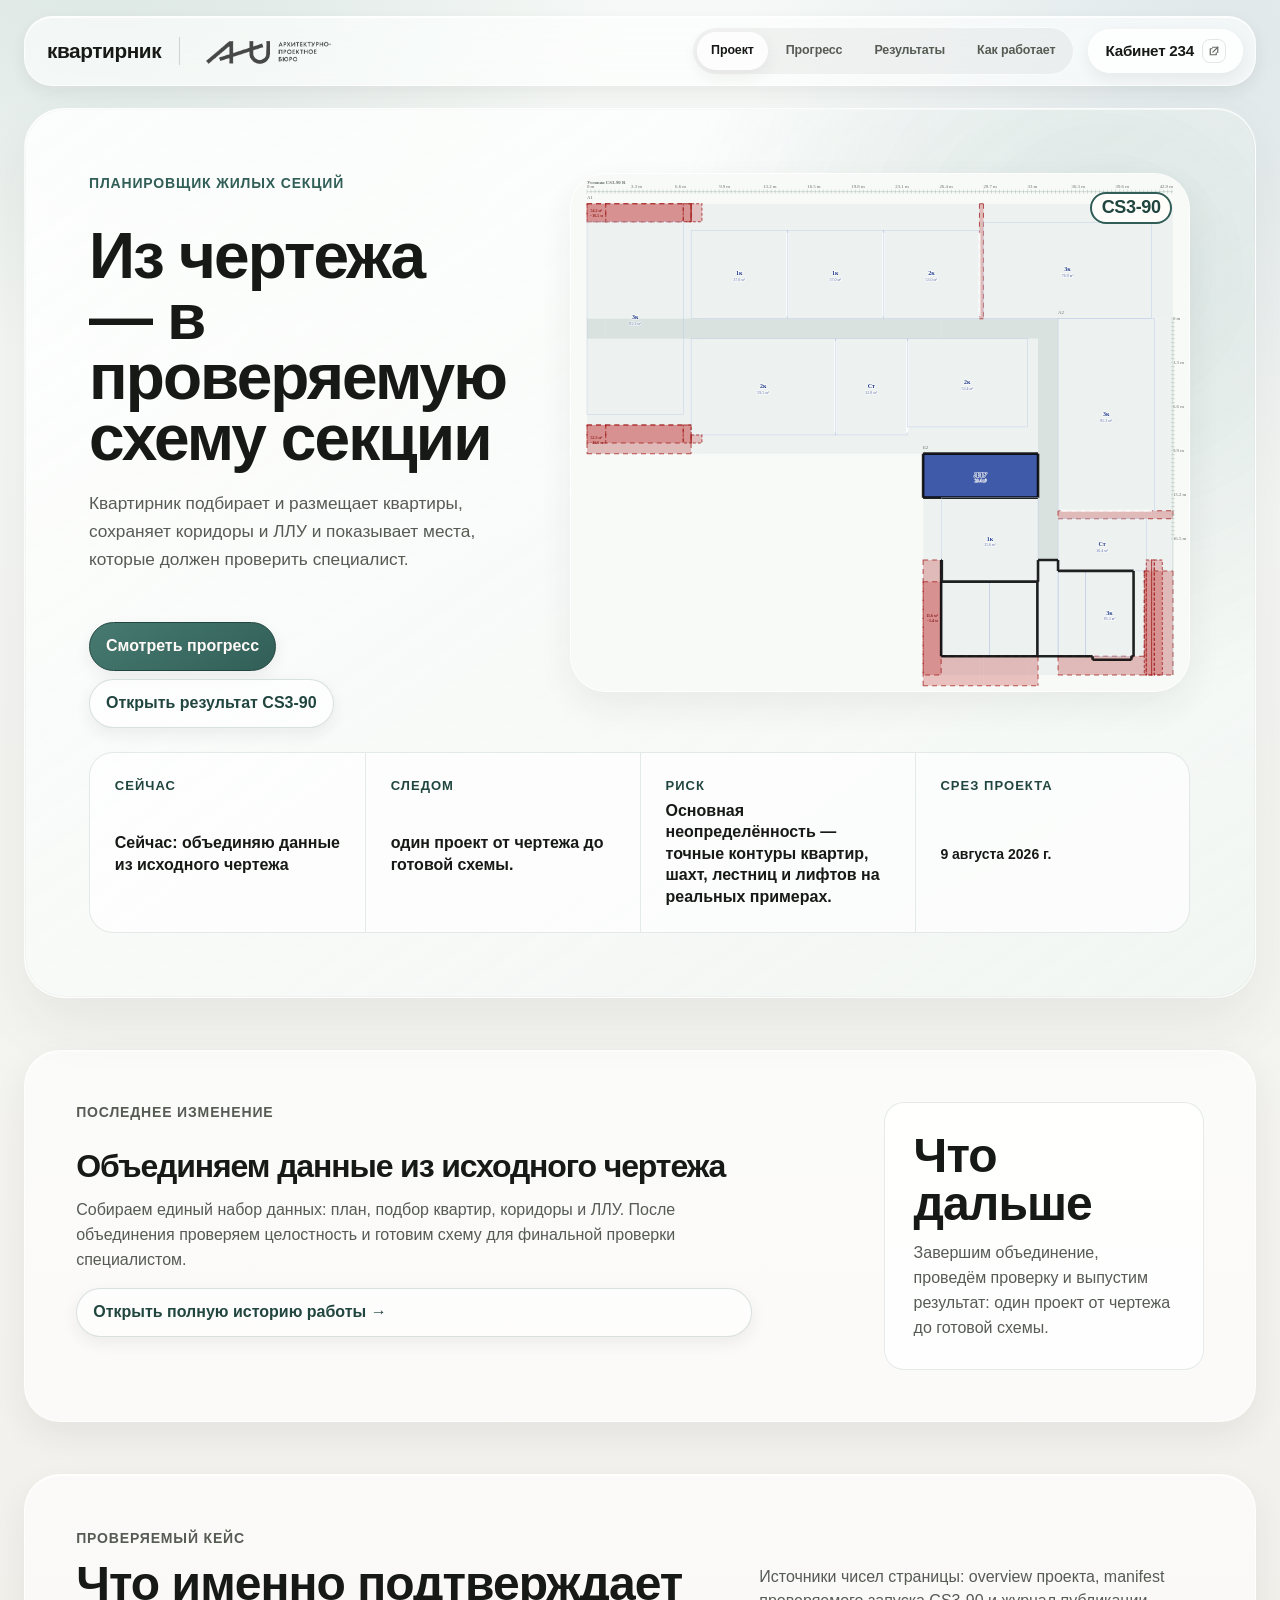
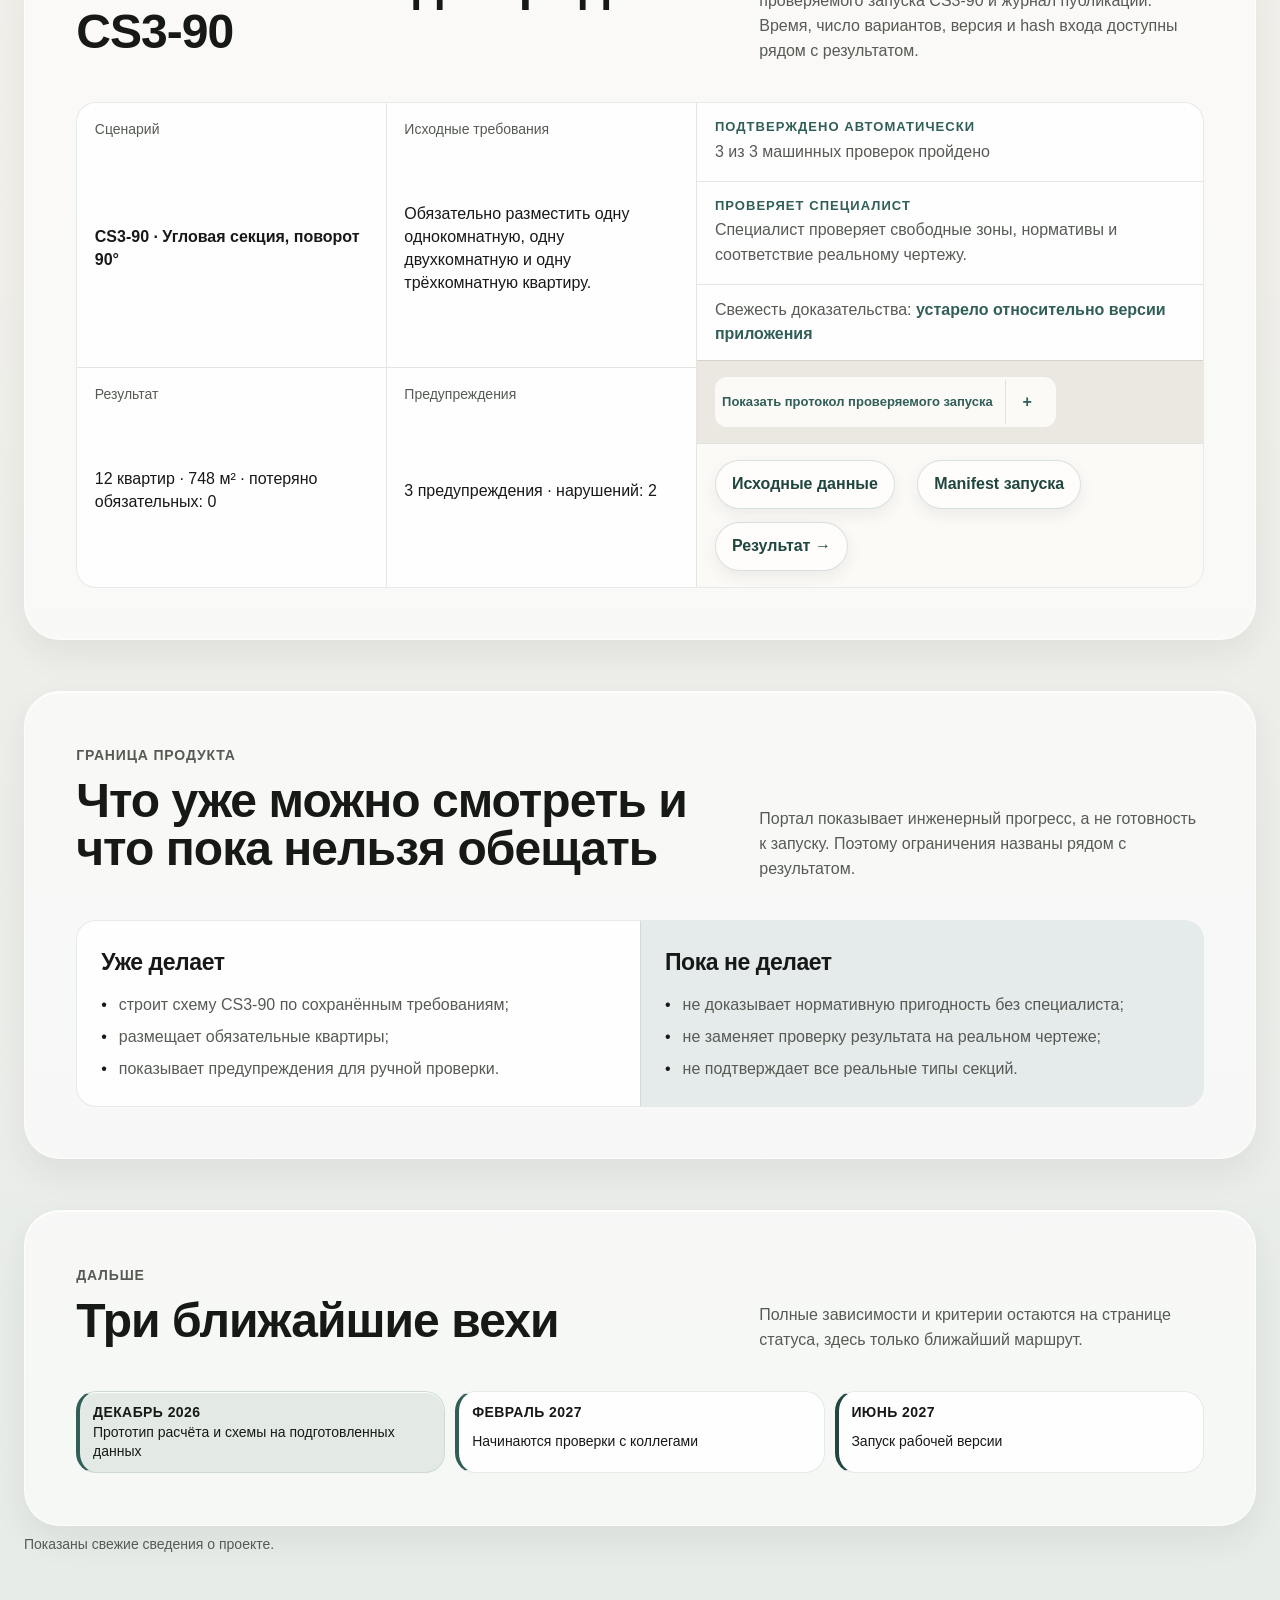
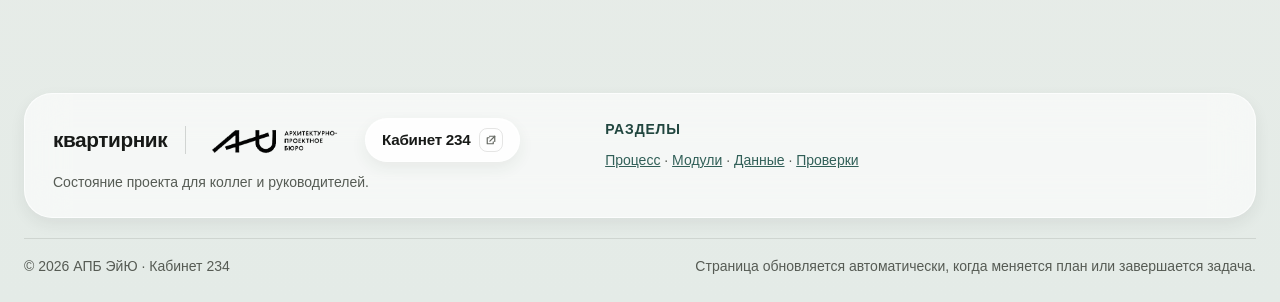
==== index.html @ 235c7c22 "план показан читаемыми карточками направлений" ====
<!doctype html>
<html lang="ru">
<head>
  <meta charset="utf-8">
  <meta name="viewport" content="width=device-width, initial-scale=1">
  <meta name="description" content="Коротко о проекте «Квартирник»: что уже готово, над чем я работаю сейчас и что буду делать дальше.">
  <meta property="og:title" content="Квартирник — АПБ ЭйЮ">
  <meta property="og:description" content="Коротко о проекте «Квартирник»: что уже готово, над чем я работаю сейчас и что буду делать дальше.">
  <meta property="og:type" content="website">
  <meta property="og:locale" content="ru_RU">
  <meta property="og:url" content="https://kvartirnik-au.ru/">
  <meta property="og:image" content="https://kvartirnik-au.ru/program-flow/branding/kvartirnik-icon-180.png?v=liquid-glass-1">
  <meta property="og:image:alt" content="Логотип проекта «Квартирник»">
  <title>Квартирник — АПБ ЭйЮ</title>
  <link rel="icon" type="image/png" sizes="64x64" href="program-flow/branding/kvartirnik-icon-64.png?v=liquid-glass-1">
  <link rel="apple-touch-icon" sizes="180x180" href="program-flow/branding/kvartirnik-icon-180.png?v=liquid-glass-1">
  <link rel="canonical" href="https://kvartirnik-au.ru/">
  <link rel="preload" as="image" href="program-flow/output/cs3-90-requirements.preview.svg" type="image/svg+xml" fetchpriority="high">
  <link rel="stylesheet" href="program-flow/index-html.40319858d96f.css">
  <script type="module" src="program-flow/nav-menu.js"></script>
  <script type="module" src="program-flow/manager-overview.js"></script>
</head>
<body>
  <a class="skip-link" href="#mainContent">Перейти к содержанию</a>
  <header class="topbar">
    <div class="wrap nav">
      <a class="brand brand-logo" href="./" aria-label="На главную страницу квартирника">
        <strong>квартирник</strong>
        <span class="identity-divider" aria-hidden="true"></span>
        <span class="studio-signature" role="img" aria-label="АПБ ЭйЮ — архитектурно-проектное бюро">
          <img src="program-flow/branding/au-apb-transparent.png" width="874" height="699" alt="" aria-hidden="true">
        </span>
      </a>
      <div class="nav-side">
        <details class="site-menu" open>
          <summary>Меню</summary>
          <nav class="links" aria-label="Основные разделы">
            <a href="./" aria-current="page">Проект</a>
            <a href="program-flow/roadmap.html#сейчас">Прогресс</a>
            <a href="program-flow/index.html">Результаты</a>
            <a href="program-flow/process.html">Как работает</a>
          </nav>
        </details>
        <a class="cabinet-link" href="https://cab234-au.ru/" aria-label="Перейти на сайт Кабинет 234"><strong>Кабинет 234</strong><span class="cabinet-link__mark" aria-hidden="true"><svg viewBox="0 0 16 16"><path d="M6 3h7v7"/><path d="M13 3 6.5 9.5"/><path d="M11 10.5V13H3V5h2.5"/></svg></span></a>
      </div>
    </div>
  </header>

  <main id="mainContent" tabindex="-1" data-accent-system="editorial-marker" data-manager-overview data-overview-source="data/overview.json" data-deployment-source="data/deployment.json" data-load-state="fallback" data-public-number-scope data-public-number-source="#managerNumberSource" data-public-number-date="#managerUpdated">
    <section class="wrap manager-hero" data-visual-kind="manager-summary">
      <div class="manager-hero__copy">
        <p class="eyebrow">Планировщик жилых секций</p>
        <h1>Из чертежа — в проверяемую схему секции</h1>
        <p class="lead">Квартирник подбирает и размещает квартиры, сохраняет коридоры и ЛЛУ и показывает места, которые должен проверить специалист.</p>
        <div class="stage-note" aria-label="Текущая стадия проекта">
          <span>Сейчас</span>
          <strong id="managerStage">Объединяю готовые части программы</strong>
          <p id="managerStageSummary">Основные части программы уже работают по отдельности. Сейчас проверяю их вместе на одном реальном проекте: от исходного чертежа до готовой схемы.</p>
        </div>
        <div class="landing-cta">
          <a class="cta-primary" href="program-flow/roadmap.html#сейчас">Смотреть прогресс</a>
          <a class="text-cta" href="program-flow/output/cs3-90-requirements.svg">Открыть результат CS3‑90</a>
        </div>
      </div>

      <figure class="result-proof">
        <div class="result-proof__frame">
          <div class="result-proof__canvas">
          <img id="evidenceImage" src="program-flow/output/cs3-90-requirements.preview.svg" width="1583" height="1310" decoding="async" fetchpriority="high" data-preserve-source alt="Настоящий снимок работающего приложения: детальные планы квартир CS3-90 с мебелью, стенами, дверями, коридором и лифтово-лестничным узлом." aria-describedby="resultAnnotations resultCaption">
            <ol class="result-proof__annotations" id="resultAnnotations" aria-label="Что показано на схеме"><li data-callout="apartments" title="В схеме видны обязательные одно-, двух- и трёхкомнатная квартиры."><span>1</span><strong>Квартиры размещены</strong></li><li data-callout="core" title="Лифтово-лестничный узел и проходы остаются отдельными зонами."><span>2</span><strong>ЛЛУ и коридор сохранены</strong></li><li data-callout="review" title="Пять замечаний сгруппированы по составу и площади; для каждого показана причина, а нормативы отмечены как не проверенные автоматически."><span>3</span><strong>Есть ручная проверка</strong></li></ol>
          </div>
          <span class="result-proof__label">CS3-90</span>
        </div>
        <figcaption id="resultCaption"><strong>Это один канонический результат.</strong> Он показывает, что программа строит схему по требованиям, но ещё не заменяет проверку специалиста.</figcaption>
      </figure>

      <div class="manager-snapshot" aria-label="Краткое состояние проекта">
        <article data-signal="now"><span>Сейчас</span><strong id="managerCurrentTitle">Сейчас: объединяю данные из исходного чертежа</strong><small id="managerFactDone" hidden>Подтверждено: 1 · в работе: 2</small></article>
        <article data-signal="next"><span>Следом</span><strong id="managerFactNext">один проект от чертежа до готовой схемы.</strong></article>
        <article data-signal="risk"><span>Риск</span><strong id="managerFactRisk">Основная неопределённость — точные контуры квартир, шахт, лестниц и лифтов на реальных примерах.</strong></article>
        <article data-signal="date"><span>Срез проекта</span><strong><time id="managerUpdated" datetime="2026-07-31">9 августа 2026 г.</time></strong></article>
      </div>
    </section>

    <section class="wrap landing-work" aria-labelledby="changesTitle">
      <div class="landing-work__copy">
        <p class="eyebrow">Последнее изменение</p>
        <h2 id="changesTitle">Объединяем данные из исходного чертежа</h2>
        <p>Собираем единый набор данных: план, подбор квартир, коридоры и ЛЛУ. После объединения проверяем целостность и готовим схему для финальной проверки специалистом.</p>
        <a class="manager-text-link" href="program-flow/roadmap.html#история">Открыть полную историю работы&nbsp;→</a>
      </div>
      <aside class="landing-work__next" aria-labelledby="nextWorkTitle">
        <h2 id="nextWorkTitle">Что дальше</h2>
        <p>Завершим объединение, проведём проверку и выпустим результат: один проект от чертежа до готовой схемы.</p>
      </aside>
    </section>

    <section class="wrap evidence-section" aria-labelledby="evidenceTitle">
      <div class="section-head manager-heading manager-heading--split">
        <div><p class="eyebrow">Проверяемый кейс</p><h2 id="evidenceTitle">Что именно подтверждает CS3-90</h2></div>
        <p id="managerNumberSource">Источники чисел страницы: overview проекта, manifest проверяемого запуска CS3-90 и журнал публикации. Время, число вариантов, версия и hash входа доступны рядом с результатом.</p>
      </div>
      <div class="evidence-board" data-accent-panel>
        <dl class="evidence-facts">
          <div><dt>Сценарий</dt><dd id="evidenceScenario">CS3-90 · Угловая секция, поворот 90°</dd></div>
          <div><dt>Исходные требования</dt><dd id="evidenceInput">Обязательно разместить одну однокомнатную, одну двухкомнатную и одну трёхкомнатную квартиру.</dd></div>
          <div><dt>Результат</dt><dd id="evidenceResult">12 квартир · 748 м² · потеряно обязательных: 0</dd></div>
          <div><dt>Предупреждения</dt><dd id="evidenceWarnings">3 предупреждения · нарушений: 2</dd></div>
        </dl>
        <div hidden aria-hidden="true">
          <span id="evidenceApartmentCount">12</span>
          <span id="evidenceArea">748</span>
          <span id="evidenceRequiredLost">0</span>
          <span id="routeRequirements">1к + 2к + 3к</span>
          <span id="routePlacement">12 квартир · 6 рядов</span>
          <span id="routeChecks">3 предупреждения · нарушений: 2</span>
        </div>
        <div class="evidence-split">
          <article><span>Подтверждено автоматически</span><p id="evidenceAutomatic">3 из 3 машинных проверок пройдено</p></article>
          <article><span>Проверяет специалист</span><p id="evidenceManual">Специалист проверяет свободные зоны, нормативы и соответствие реальному чертежу.</p></article>
          <p class="evidence-status">Свежесть доказательства: <strong id="evidenceFreshness" data-state="stale">устарело относительно версии приложения</strong></p>
          <details class="technical-details technical-details--compact evidence-technical ds-disclosure" data-technical-copy>
            <summary>Показать протокол проверяемого запуска</summary><div class="ds-disclosure-content">
            <dl class="ds-definition-list">
              <div><div class="ds-definition-row"><dt>Доля площади квартир</dt><dd id="evidenceMetric">Доля площади квартир: 64,82% (округлено до 65%) = 748,22 м² квартир / 1 154,25 м² всей секции × 100</dd></div>
              <div><dt>Источник результата</dt><dd><a id="evidenceResultSource" href="program-flow/output/cs3-90-requirements.manifest.json">запись проверки CS3-90</a></dd></div></div>
              <div><div class="ds-definition-row"><dt>Результат сформирован</dt><dd id="evidenceResultGeneratedAt">29 июля 2026 г. в 10:12</dd></div>
              <div><dt>Свежесть результата</dt><dd id="evidenceResultFreshness" data-state="stale">устарело относительно версии приложения</dd></div>
              <div><dt>Исходник портала</dt><dd id="portalBuildCommit" title="publication-20260813133408">publication-20260813133408</dd></div>
              <div><dt>Портал собран</dt><dd id="portalBuildGeneratedAt">13 августа 2026 г. в 16:34</dd></div>
              <div><dt>Портал опубликован</dt><dd id="portalBuildPublishedAt">нет данных</dd></div>
              <div><dt>Режим портала</dt><dd id="portalBuildMode">локальная сборка</dd></div>
              <div><dt>Версия приложения</dt><dd id="applicationCommit" title="publication-20260813133408">publication-20260813133408</dd></div>
              <div><dt>Проверка приложения</dt><dd id="applicationRelease">подтверждённого результата проверки нет</dd></div>
              <div><dt>Приложение проверено</dt><dd id="applicationCheckedAt">нет данных</dd></div>
              <div><dt>Версия расчёта</dt><dd id="evidenceProducedBy" title="undisclosed">undisclosed</dd></div>
              <div><dt>Возраст доказательства</dt><dd id="evidenceAge">15 дней</dd></div>
              <div><dt>Расстояние между версиями</dt><dd id="evidenceRevisionDelta">нет данных</dd></div>
              <div><dt>Hash исходных данных</dt><dd><code id="evidenceInputHash">41a3c2f7bdbc</code></dd></div></div>
              <div><dt>Запуск сформирован</dt><dd id="evidenceGeneratedAt">29 июля 2026 г. в 10:12</dd></div>
              <div><dt>Время расчёта</dt><dd id="evidenceDuration">1,45 с</dd></div>
              <div><dt>Рассмотрено вариантов</dt><dd id="evidenceVariantCount">384</dd></div>
              <div><dt>Формула доли площади квартир</dt><dd id="evidenceFormula">748,22 м² квартир / 1 154,25 м² всей секции × 100</dd></div>
            </dl>
            <ol class="evidence-warning-groups" id="evidenceWarningGroups"><li data-state="warning"><details><summary><strong>Состав: 3 предупреждения</strong></summary><span>Желательные типы квартир не помещаются на выбранной стороне без переполнения.</span><ul><li><strong>Не помещается без переполнения выбранной стороны.</strong><span>Желательное требование: 4-комн. не помещается без переполнения выбранной стороны.</span></li><li><strong>Не помещается без переполнения выбранной стороны.</strong><span>Желательное требование: 4-комн. не помещается без переполнения выбранной стороны.</span></li><li><strong>Не помещается без переполнения выбранной стороны.</strong><span>Желательное требование: 4-комн. не помещается без переполнения выбранной стороны.</span></li></ul></details></li><li data-state="failed"><details><summary><strong>Площадь: 2 нарушения</strong></summary><span>Для указанных типов не нашлось размещённой квартиры в заданном диапазоне площади.</span><ul><li><strong>Нет размещённой квартиры в заданном диапазоне площади.</strong><span>1-комн.: нет поставленной квартиры в заданном диапазоне площади.</span></li><li><strong>Нет размещённой квартиры в заданном диапазоне площади.</strong><span>3-комн.: нет поставленной квартиры в заданном диапазоне площади.</span></li></ul></details></li><li data-state="not-checked"><strong>Нормативы: не проверялись</strong></li><li data-state="passed"><strong>Геометрия: 0 критических нарушений</strong></li></ol>
          </details>
          <p class="evidence-links"><a id="evidenceInputLink" href="program-flow/output/cs3-90-requirements.input.json">Исходные данные</a><a id="evidenceManifestLink" href="program-flow/output/cs3-90-requirements.manifest.json">Manifest запуска</a><a id="evidenceResultLink" href="program-flow/output/cs3-90-requirements.svg">Результат&nbsp;→</a></p>
        </div>
      </div>
    </section>

    <section class="wrap product-boundary" id="продукт" aria-labelledby="productTitle">
      <div class="section-head manager-heading manager-heading--split">
        <div><p class="eyebrow">Граница продукта</p><h2 id="productTitle">Что уже можно смотреть и что пока нельзя обещать</h2></div>
        <p>Портал показывает инженерный прогресс, а не готовность к запуску. Поэтому ограничения названы рядом с результатом.</p>
      </div>
      <div class="boundary-grid">
        <article><h3>Уже делает</h3><ul><li>строит схему CS3-90 по сохранённым требованиям;</li><li>размещает обязательные квартиры;</li><li>показывает предупреждения для ручной проверки.</li></ul></article>
        <article><h3>Пока не делает</h3><ul><li>не доказывает нормативную пригодность без специалиста;</li><li>не заменяет проверку результата на реальном чертеже;</li><li>не подтверждает все реальные типы секций.</li></ul></article>
      </div>
    </section>

    <section class="wrap compact-plan" aria-labelledby="planTitle">
      <div class="section-head manager-heading manager-heading--split">
        <div><p class="eyebrow">Дальше</p><h2 id="planTitle">Три ближайшие вехи</h2></div>
        <p>Полные зависимости и критерии остаются на странице статуса, здесь только ближайший маршрут.</p>
      </div>
      <div class="manager-milestones" id="managerMilestones" aria-label="Ключевые даты общего плана">
        <span data-milestone-kind="prototype"><b>Декабрь 2026</b>Прототип расчёта и схемы на подготовленных данных</span>
        <span data-milestone-kind="testing"><b>Февраль 2027</b>Начинаются проверки с коллегами</span>
        <span data-milestone-kind="release"><b>Июнь 2027</b>Запуск рабочей версии</span>
      </div>
    </section>

    <div id="managerChanges" hidden aria-hidden="true"><article><time datetime="2026-07-29">29 июля 2026 г.</time><h3>Опубликован индивидуальный чертёж 1k-SS-13</h3><details class="change-technical" data-technical-copy><summary>Техническая запись</summary><dl><div><dt>Что изменилось</dt><dd>Программа показывает полный наружный контур 1k-SS-13 без подстановки соседней квартиры, а журнал теперь однозначно называет опубликованную версию этого результата.</dd></div><div><dt>На чём основано</dt><dd>Индивидуальный исходник, все 32 стены, сетка 6600×6600 и сведения о происхождении прямых, собранных и исторических чертежей.</dd></div></dl></details></article><article><time datetime="2026-07-28">28 июля 2026 г.</time><h3>Настоящий результат CS3-90 готов к публикации</h3><details class="change-technical" data-technical-copy><summary>Техническая запись</summary><dl><div><dt>Что изменилось</dt><dd>Канонический SVG сохранился как проверяемый источник, а отдельный настоящий runtime PNG стал видимым изображением карточки.</dd></div><div><dt>На чём основано</dt><dd>Собранный public artifact, браузерная геометрическая проверка и Lighthouse подтвердили изображение 804×683 без перекрытия.</dd></div></dl></details></article><article><time datetime="2026-07-22">22 июля 2026 г.</time><h3>Вернул реальный масштаб квартир в тестовых рядах</h3><details class="change-technical" data-technical-copy><summary>Техническая запись</summary><dl><div><dt>Что изменилось</dt><dd>В тесте всех 176 квартир S, M, L и остальные планы показываются без осевого сжатия. Например, studio-S-02 занимает полный габарит 3300×9200 мм, а рабочая область 3300×7200 мм остаётся видимой как отдельный внутренний контур.</dd></div><div><dt>На чём основано</dt><dd>Каталог квартир отдельно передаёт глубину полного DWG и глубину занятой планировочной области. Экран строит внешний слот по полному габариту и нижний пунктирный контур по планировочной глубине. Отрисовка применяет к исходному DWG равный масштаб по X и Y.</dd></div></dl></details></article></div>

    <p class="wrap manager-load-note" id="managerLoadNote" role="status">Свежие данные ещё загружаются. Пока показана последняя сохранённая версия.</p>
  </main>

  <footer>
    <div class="wrap manager-footer">
      <div class="manager-footer__brand">
        <div class="manager-footer__marks">
        <a class="brand brand-logo manager-footer__brandmark" href="./" aria-label="На главную страницу квартирника">
          <strong>квартирник</strong>
          <span class="identity-divider" aria-hidden="true"></span>
          <span class="studio-signature studio-signature--footer" role="img" aria-label="АПБ ЭйЮ — архитектурно-проектное бюро">
            <img src="./program-flow/branding/au-apb-transparent.png" width="874" height="699" alt="" aria-hidden="true">
          </span>
        </a>
          <a class="cabinet-link cabinet-link--footer" href="https://timelordy.github.io/cabinet234/" aria-label="Перейти на сайт Кабинет 234"><strong>Кабинет 234</strong><span class="cabinet-link__mark" aria-hidden="true"><svg viewBox="0 0 16 16"><path d="M6 3h7v7"/><path d="M13 3 6.5 9.5"/><path d="M11 10.5V13H3V5h2.5"/></svg></span></a>
        </div>
        <p class="manager-footer__tagline">Состояние проекта для коллег и руководителей.</p>
      </div>
      <div class="manager-footer__links">
        <span class="micro">Разделы</span>
        <p><a href="program-flow/process.html">Процесс</a> · <a href="program-flow/teams.html">Модули</a> · <a href="program-flow/data.html">Данные</a> · <a href="program-flow/checks.html">Проверки</a></p>
      </div>
    </div>
    <div class="wrap manager-footer__legal">
      <span>© 2026 АПБ ЭйЮ · Кабинет 234</span>
      <span>Страница обновляется автоматически, когда меняется план или завершается задача.</span>
    </div>
  </footer>
</body>
</html>
---- program-flow/index-html.40319858d96f.css ----
:root {
  color-scheme: light;

  --canvas: #f3f5f1;
  --paper: #ffffff;
  --ink: #17211e;
  --ink-soft: #68736e;
  --muted: #596660;
  --fill: #e9eeea;
  --fill-deep: #dde5df;
  --hairline: #d7ded9;
  --acid: #c8f548;
  --panel: #17231f;
  --panel-soft: #22322c;
  --panel-ink: #f6f8f4;
  --teal: #2f7067;
  --teal-soft: #dbeae5;
  --danger: #a84534;
  --ok: #2c7658;
  --status-done: var(--ok);
  --status-doing: var(--acid);
  --status-blocked: var(--danger);
  --status-planned: var(--fill);
  --status-conditional: var(--ink-soft);

  --sans: "Segoe UI Variable Display", "Segoe UI", system-ui, Roboto, Helvetica, Arial, sans-serif;
  
  --mono: ui-monospace, "Segoe UI Mono", Consolas, "SFMono-Regular", Menlo, monospace;

  --fs-display: clamp(2.1rem, 5.6vw, 4.75rem);
  --fs-h2: clamp(1.35rem, 2.4vw, 2.1rem);
  --fs-h3: clamp(1.1rem, 1.5vw, 1.35rem);
  --fs-micro: 0.875rem;
  --track-display: -0.03em;
  --track-micro: 0.055em;

  --page: clamp(1.25rem, 4vw, 4.5rem);
  --section: clamp(3rem, 6vw, 5.5rem);

  --r-sm: 12px;
  --r-md: 24px;
  --r-lg: 32px;

  --ease: cubic-bezier(0.22, 0.61, 0.36, 1);
  --fast: 180ms;

  font-family: var(--sans);
}

* { box-sizing: border-box; }

body {
  margin: 0;
  background: var(--canvas);
  color: var(--ink);
  font-size: 1rem;
  line-height: 1.55;
  -webkit-font-smoothing: antialiased;
  text-rendering: optimizeLegibility;
  font-optical-sizing: auto;
  overflow-x: hidden;
}

img { max-width: 100%; }
a { color: inherit; }
h1, h2, h3, h4, p, figure, ul, ol, dl { margin: 0; }
ul { padding: 0; list-style: none; }

:focus-visible { outline: 2px solid var(--ink); outline-offset: 3px; border-radius: 2px; }

.skip-link {
  position: fixed;
  z-index: 100;
  top: 0.75rem;
  left: 0.75rem;
  min-height: 44px;
  padding: 0.65rem 1rem;
  transform: translateY(-180%);
  border-radius: var(--r-sm);
  color: var(--panel-ink);
  background: var(--panel);
  font-weight: 650;
}
.skip-link:focus { transform: translateY(0); }

.visually-hidden {
  position: absolute;
  width: 1px; height: 1px;
  padding: 0; margin: -1px;
  overflow: hidden;
  clip: rect(0 0 0 0);
  white-space: nowrap;
  border: 0;
}

.wrap {
  width: 100%;
  max-width: 1240px;
  margin-inline: auto;
  padding-inline: var(--page);
}
main.wrap { display: block; padding-bottom: var(--section); }
main.wrap > section,
main.wrap > .roadmap-progress,
main.wrap > .roadmap-filter { margin-top: var(--section); }
main.wrap > section:first-child { margin-top: clamp(2.5rem, 5vw, 4.5rem); }


.badge {
  display: inline-flex;
  align-items: center;
  gap: 0.5em;
  padding: 5px 11px;
  border-radius: var(--r-sm);
  background: var(--fill);
  font-family: var(--sans);
  font-size: var(--fs-micro);
  font-weight: 500;
  letter-spacing: 0.02em;
  text-transform: none;
  color: var(--muted);
}
.eyebrow {
  display: inline-flex;
  width: fit-content;
  margin: 0 0 0.65rem;
  padding: 5px 11px;
  border-radius: var(--r-sm);
  color: var(--muted);
  background: var(--fill);
  font-family: var(--sans);
  font-size: var(--fs-micro);
  font-weight: 500;
  letter-spacing: 0.02em;
  text-transform: none;
}
.lead {
  color: var(--muted);
  font-size: clamp(1.02rem, 1.35vw, 1.22rem);
  line-height: 1.55;
  max-width: 68ch;
}
.muted { color: var(--muted); }
.number-provenance {
  color: var(--muted);
  font-family: var(--sans);
  font-size: var(--fs-micro);
  line-height: 1.55;
}
.number-provenance code { font-size: 0.92em; }

h1 {
  font-size: var(--fs-display);
  font-weight: 600;
  line-height: 1.04;
  letter-spacing: var(--track-display);
  text-transform: none;
  text-wrap: pretty;
}
h2 { font-size: var(--fs-h2); font-weight: 650; letter-spacing: -0.01em; }
h3 { font-size: var(--fs-h3); font-weight: 650; }
code { font-family: var(--sans); }

.section-head { max-width: 70ch; margin-bottom: clamp(1.5rem, 3vw, 2.4rem); }
.section-head h2 { margin-bottom: 0.5rem; }
.section-head p { color: var(--muted); }
.page-head { max-width: 74ch; }
.page-head .badge { margin-bottom: 1rem; }
.page-head h1 { margin-bottom: 1rem; }


.topbar {
  position: sticky;
  top: 0;
  z-index: 20;
  background: rgba(255, 255, 255, 0.92);
  backdrop-filter: blur(8px);
  border-bottom: 1px solid var(--hairline);
}
.topbar .nav {
  display: flex;
  align-items: center;
  gap: 1.25rem;
  min-height: 60px;
  padding-block: 0;
}
.brand {
  display: inline-flex;
  align-items: center;
  gap: 0.55rem;
  text-decoration: none;
  color: var(--ink);
  font-weight: 700;
  letter-spacing: var(--track-display);
  white-space: nowrap;
}
.brand-logo { font-size: 1.02rem; }
.brand-logo span { font-weight: 700; letter-spacing: var(--track-display); color: var(--ink); }

.links {
  display: flex;
  flex-wrap: wrap;
  align-items: center;
  gap: 0.2rem 1.3rem;
  margin-left: auto;
}
.links > a {
  display: inline-flex;
  align-items: center;
  min-height: 44px;
  text-decoration: none;
  color: var(--ink);
  font-size: 0.94rem;
  padding: 0;
  border-bottom: 1px solid transparent;
  transition: color var(--fast) var(--ease), border-color var(--fast) var(--ease);
}
.links > a:hover { color: var(--muted); }
.links > a[aria-current] { border-color: var(--ink); }
.nav-dropdown a[aria-current] { color: var(--ink); background: var(--fill-deep); font-weight: 650; }

.site-menu { margin-left: auto; }
.site-menu > summary {
  display: none;
  list-style: none;
}
.site-menu > summary::-webkit-details-marker { display: none; }
.nav-trigger {
  cursor: pointer;
  font-size: 0.94rem;
  padding: 5px 0;
  list-style: none;
  user-select: none;
}
.nav-trigger::-webkit-details-marker { display: none; }
.nav-trigger::after { content: " ▾"; color: var(--muted); font-size: 0.7em; transition: transform var(--fast) var(--ease); }
.nav-menu[open] .nav-trigger::after { display: inline-block; transform: rotate(180deg); }
.nav-trigger.is-active { border-bottom: 1px solid var(--ink); }
.nav-menu { position: relative; }
.nav-dropdown {
  position: absolute;
  top: calc(100% + 8px);
  left: 0;
  min-width: 190px;
  display: grid;
  padding: 6px;
  border: 1px solid var(--hairline);
  border-radius: var(--r-md);
  background: var(--paper);
  box-shadow: 0 18px 40px rgba(26, 27, 29, 0.12);
  z-index: 5;
}
.nav-dropdown a {
  align-items: center;
  display: flex;
  min-height: 44px;
  text-decoration: none;
  color: var(--ink);
  font-size: 0.875rem;
  padding: 8px 10px;
  border-radius: var(--r-sm);
  transition: background var(--fast) var(--ease);
}
.nav-dropdown a:hover { background: var(--fill); }
.nav-dropdown--right { right: 0; left: auto; }


.process-intro,
.hero-explain {
  display: grid;
  grid-template-columns: minmax(0, 1.05fr) minmax(0, 0.95fr);
  gap: clamp(1.5rem, 4vw, 3.5rem);
  align-items: center;
}
.process-copy .badge,
.hero-copy .badge { margin-bottom: 1rem; }
.process-copy h1,
.hero-copy h1 { margin-bottom: 1rem; }

.process-visual,
.plan-figure {
  margin: 0;
  border-radius: var(--r-md);
  background: var(--fill);
  padding: clamp(0.9rem, 2vw, 1.5rem);
}
.process-visual img,
.plan-figure img { display: block; width: 100%; height: auto; border-radius: var(--r-sm); background: var(--paper); }
.process-visual figcaption,
.plan-figure figcaption {
  margin-top: 0.75rem;
  font-family: var(--sans);
  font-size: var(--fs-micro);
  letter-spacing: 0.04em;
  color: var(--muted);
}
.worked-plan { background: var(--fill); }


.payoff {
  display: flex;
  flex-wrap: wrap;
  align-items: stretch;
  gap: 0.75rem;
  margin-top: 1.6rem;
}
.payoff-item {
  flex: 1 1 200px;
  display: grid;
  gap: 0.25rem;
  padding: 0.9rem 1rem;
  border-radius: var(--r-md);
  background: var(--fill);
}
.payoff-item b { font-size: 1rem; }
.payoff-item span { color: var(--muted); font-size: 0.875rem; }
.payoff-win { background: var(--panel); color: var(--panel-ink); }
.payoff-win span { color: rgba(245, 246, 244, 0.62); }
.payoff-arrow { align-self: center; color: var(--ink-soft); font-size: 1.25rem; }


.landing-cta { display: flex; flex-wrap: wrap; gap: 0.55rem; margin-top: 1.7rem; }
.cta-primary, .cta-ghost {
  display: inline-flex;
  align-items: center;
  gap: 0.5em;
  min-height: 50px;
  padding: 0 1.5rem;
  border-radius: var(--r-sm);
  font-weight: 550;
  text-decoration: none;
  transition: background var(--fast) var(--ease);
}
.cta-primary { background: var(--acid); color: var(--ink); }
.cta-primary:hover { background: #b9ea1f; }
.cta-ghost { background: var(--fill); color: var(--ink); }
.cta-ghost:hover { background: var(--fill-deep); }


.example, .project-brief {
  display: grid;
  gap: 0.5rem;
  padding: clamp(1rem, 2vw, 1.5rem);
  border-radius: var(--r-md);
  background: var(--fill);
}
.example p, .project-brief p { color: var(--ink); }
.example b, .project-brief b { color: var(--ink); }
.honest, .limit-note, .source-note, .filter-hint {
  color: var(--muted);
  font-size: 0.875rem;
  line-height: 1.55;
}
.limit-note { margin-top: 1.25rem; }
.source-note { margin-bottom: 1.25rem; }

.plan-legend {
  display: grid;
  gap: 0.4rem 1.5rem;
  padding: clamp(1rem, 2vw, 1.35rem) clamp(1rem, 2vw, 1.5rem);
  border-radius: var(--r-md);
  background: var(--fill);
}
.plan-legend b { grid-column: 1 / -1; }
.plan-legend ul { display: grid; gap: 0.45rem; }
.plan-legend li {
  display: flex;
  align-items: center;
  gap: 0.6rem;
  color: var(--muted);
  font-size: 0.875rem;
  cursor: default;
  border-radius: var(--r-sm);
  transition: color var(--fast) var(--ease);
}
.plan-legend li.is-cued { color: var(--ink); }
.sw { width: 14px; height: 14px; flex: 0 0 auto; border-radius: 3px; background: var(--ink-soft); }
.sw-apt { background: #4e84a6; }
.sw-llu { background: #6576ad; }
.sw-corr { background: #a36d1c; }
.sw-gap { background: var(--danger); }
.sw-ruler { background: var(--ink); }


footer {
  border-top: 1px solid var(--hairline);
  padding-block: clamp(1.6rem, 3vw, 2.4rem);
}
footer .wrap { color: var(--muted); font-size: 0.875rem; line-height: 1.6; }
footer a { color: var(--ink); }
footer code { font-family: var(--sans); font-size: 0.8125rem; background: var(--fill); padding: 1px 5px; border-radius: 3px; }


@media (max-width: 960px) {
  .topbar .nav { align-items: center; min-height: 64px; }
  .site-menu { position: relative; }
  .site-menu > summary {
    display: inline-flex;
    align-items: center;
    min-height: 44px;
    padding: 0 0.8rem;
    cursor: pointer;
    border: 1px solid var(--hairline);
    border-radius: var(--r-sm);
    font-weight: 650;
  }
  .site-menu > summary::after { margin-left: 0.5rem; content: "+"; }
  .site-menu[open] > summary::after { content: "−"; }
  .site-menu .links {
    position: absolute;
    max-height: calc(100vh - 6rem);
    overflow-y: auto;
    overscroll-behavior: contain;
    top: calc(100% + 0.5rem);
    right: 0;
    display: grid;
    width: min(22rem, calc(100vw - 2 * var(--page)));
    padding: 0.55rem;
    border: 1px solid var(--hairline);
    border-radius: var(--r-md);
    background: var(--paper);
    box-shadow: 0 18px 40px rgba(26, 27, 29, 0.12);
  }
  .site-menu .links > a { padding-inline: 0.8rem; border-bottom: 0; border-radius: var(--r-sm); }
  .site-menu .links > a:hover { background: var(--fill); }
  .site-menu .links .nav-menu { display: grid; }
  .site-menu .links .nav-trigger { display: flex; align-items: center; min-height: 44px; padding: 0 0.8rem; border-radius: var(--r-sm); }
  .site-menu .links .nav-trigger:hover { background: var(--fill); }
  .site-menu .links .nav-dropdown { position: static; min-width: 0; padding: 0 0 0.3rem 1.2rem; border: 0; border-radius: 0; box-shadow: none; }
  .process-intro, .hero-explain { grid-template-columns: minmax(0, 1fr); }
}
@media (max-width: 640px) {
  .topbar .nav { padding-block: 0.55rem; }
  .step-row { grid-template-columns: minmax(0, 1fr); }
  .payoff { flex-direction: column; }
  .payoff-arrow { transform: rotate(90deg); }
  .landing-cta a { width: 100%; justify-content: center; }
}

@media (prefers-reduced-motion: reduce) {
  *, *::before, *::after {
    animation-duration: 0.01ms !important;
    transition-duration: 0.01ms !important;
    scroll-behavior: auto !important;
  }
}



::selection { background: var(--acid); color: var(--ink); }

.brand-logo { display: inline-flex; align-items: center; }


.topbar { box-shadow: inset 0 -1px 0 var(--hairline); }


.technical-details {
  --technical-bg: var(--surface-card);
  --technical-fg: var(--teal);
  margin-top: 1rem;
  padding: var(--space-card);
  border: 1px solid var(--hairline);
  border-radius: var(--radius-card);
  background: var(--technical-bg);
  box-shadow: var(--shadow-card);
}

.technical-details[hidden] { display: none; }

.technical-details > summary {
  display: flex;
  gap: 0.75rem;
  align-items: center;
  justify-content: space-between;
  min-height: 2rem;
  cursor: pointer;
  list-style: none;
  color: var(--technical-fg);
  font-size: 0.875rem;
  font-weight: 700;
}

.technical-details > summary::-webkit-details-marker { display: none; }
.technical-details > summary::after { content: "+"; color: var(--technical-fg); font: 700 1rem var(--sans); }
.technical-details[open] > summary::after { content: "−"; }
.technical-details > summary:hover { color: var(--ink); }
.technical-details > summary:focus-visible { border-radius: 1px; }

.technical-details p,
.technical-details .check-cmds {
  margin-top: 0.75rem;
  padding-top: 0.75rem;
  border-top: 1px solid color-mix(in srgb, var(--technical-fg) 25%, transparent);
}

.technical-details code {
  display: inline-block;
  max-width: 100%;
  margin: 0;
  padding: 3px 7px;
  overflow-wrap: anywhere;
  border-radius: var(--r-sm);
  color: var(--ink);
  background: rgba(255, 255, 255, 0.72);
  font-size: 0.875rem;
  white-space: normal;
}


.technical-details--compact {
  margin-top: 0.25rem;
  padding: 0.65rem 0 0;
  border: 0;
  border-top: 1px solid var(--hairline);
  border-radius: 0;
  background: transparent;
  box-shadow: none;
}

.technical-details--compact > summary {
  width: max-content;
  max-width: 100%;
  min-height: 1.75rem;
  justify-content: flex-start;
  padding: 0.2rem 0.45rem;
  border-radius: var(--r-sm);
  background: var(--technical-bg);
  font-size: 0.8125rem;
}

.technical-details--compact p,
.technical-details--compact .check-cmds {
  margin-top: 0.55rem;
  padding-top: 0;
  border-top: 0;
}
.technical-details--compact p { color: var(--ink); font-size: 0.875rem; line-height: 1.65; }
.check .technical-details { align-self: end; }
.check .technical-details .check-cmds { gap: 0.45rem; }
.quiz .technical-details { margin-top: 0.8rem; }

@media (max-width: 640px) {
  .technical-details { padding: 0.7rem 0.8rem; }
}


.manager-hero {
  display: grid;
  grid-template-columns: minmax(420px, 0.83fr) minmax(620px, 1.17fr);
  column-gap: clamp(2rem, 4.8vw, 4.5rem);
  row-gap: clamp(1.25rem, 2vw, 1.5rem);
  align-items: start;
  padding-block: clamp(2rem, 3vw, 2.5rem) clamp(1.75rem, 3vw, 2.25rem);
}

.manager-hero__copy {
  display: grid;
  gap: 1rem;
  justify-items: start;
  min-width: 0;
}

.manager-hero h1 {
  max-width: 10.2ch;
  font-size: clamp(3.2rem, 5vw, 4.6rem);
  line-height: 1.04;
  letter-spacing: -0.065em;
}
.manager-hero .lead {
  max-width: 43ch;
  font-size: clamp(1.08rem, 1.32vw, 1.28rem);
}

.stage-note {
  display: none;
  gap: 0.35rem;
  max-width: 620px;
  padding: 0.85rem 1rem;
  border: 1px solid var(--hairline);
  border-radius: var(--r-md);
  background: var(--paper-strong);
}
.stage-note > span,
.result-proof__label,
.manager-snapshot span,
.manager-changes article > span,
.evidence-split span {
  color: var(--accent);
  font: 760 0.8125rem var(--sans);
  letter-spacing: 0.08em;
  text-transform: uppercase;
}
.stage-note strong { font-size: 1.125rem; }
.stage-note p { color: var(--muted); }

.text-cta {
  display: inline-flex;
  align-items: center;
  min-height: 50px;
  color: var(--ink);
  font-weight: 650;
  text-underline-offset: 4px;
}

.result-proof {
  display: grid;
  gap: 0.8rem;
  margin: -2.2rem 0 0;
}
.result-proof__frame {
  position: relative;
  overflow: hidden;
  border: 1px solid var(--hairline);
  border-radius: var(--r-lg);
  background: var(--paper-strong);
  box-shadow: var(--shadow-soft);
}

.result-proof__canvas {
  position: relative;
  overflow: hidden;
}

.result-proof img {
  display: block;
  width: 100%;
  height: auto;
  max-width: 100%;
  border: 0;
  border-radius: 0;
  background: var(--paper);
}
.result-proof__label {
  position: absolute;
  top: 1.1rem;
  right: 1.1rem;
  padding: 0.22rem 0.58rem;
  border: 2px solid var(--accent);
  border-radius: var(--radius-pill);
  color: var(--accent);
  background: var(--paper-strong);
  font-size: 1.125rem;
  letter-spacing: -0.02em;
}
.result-proof figcaption {
  position: absolute;
  width: 1px;
  height: 1px;
  overflow: hidden;
  clip: rect(0 0 0 0);
}
.result-proof figcaption strong { color: var(--ink); }

.result-proof__annotations { display: none; list-style: none; }
.result-proof__annotations li {
  position: absolute;
  z-index: 2;
  display: inline-flex;
  gap: 0.45rem;
  align-items: center;
  max-width: 190px;
  padding: 0.45rem 0.65rem 0.45rem 0.45rem;
  border-radius: var(--r-sm);
  color: var(--panel-ink);
  background: rgba(17, 18, 20, 0.9);
  font-size: clamp(0.75rem, 0.85vw, 0.8rem);
  line-height: 1.2;
}
.result-proof__annotations li > span {
  display: grid;
  flex: 0 0 auto;
  width: 1.45rem;
  height: 1.45rem;
  place-items: center;
  border-radius: 50%;
  color: var(--ink);
  background: var(--acid);
  font: 700 0.75rem var(--sans);
}
.result-proof__annotations [data-callout="apartments"] { top: 40%; left: 2%; }
.result-proof__annotations [data-callout="core"] { top: 3%; left: 29%; }
.result-proof__annotations [data-callout="review"] { right: 2%; bottom: 9%; }

.manager-snapshot {
  display: grid;
  grid-template-columns: repeat(4, minmax(0, 1fr));
  grid-column: 1 / -1;
  width: 100%;
  margin-top: 0;
  overflow: hidden;
  border: 1px solid var(--hairline);
  border-radius: var(--r-lg);
  background: var(--paper-strong);
  box-shadow: var(--shadow-soft);
}
.manager-snapshot article {
  display: grid;
  gap: 0.42rem;
  min-width: 0;
  padding: clamp(1.2rem, 2vw, 1.55rem);
}
.manager-snapshot article + article { border-left: 1px solid var(--hairline); }
.manager-snapshot strong {
  color: var(--ink);
  font-size: clamp(0.98rem, 1.25vw, 1.13rem);
  line-height: 1.35;
}

.manager-snapshot time { font-weight: inherit; }

.maturity-list {
  display: grid;
  grid-template-columns: repeat(3, minmax(0, 1fr));
  grid-column: 1 / -1;
  padding: 0;
  list-style: none;
}
.maturity-list li {
  display: grid;
  grid-template-columns: auto minmax(0, 1fr);
  gap: 0.7rem 0.9rem;
  padding: 1rem;
  border: 1px solid var(--hairline);
}
.maturity-list li + li { border-left: 0; }
.maturity-list li > span {
  display: grid;
  width: 2rem;
  height: 2rem;
  place-items: center;
  border: 1px solid var(--ink-soft);
  border-radius: 50%;
  font-weight: 700;
}
.maturity-list li[data-state="done"] > span { color: white; border-color: var(--ok); background: var(--ok); }
.maturity-list li[data-state="doing"] > span { border-color: var(--ink); background: var(--acid); }
.maturity-list li div { display: grid; gap: 0.3rem; }
.maturity-list p { color: var(--muted); }
.maturity-list b { grid-column: 2; color: var(--muted); font-size: var(--fs-micro); }

.landing-work,
.evidence-section,
.product-boundary,
.compact-plan,
.manager-section { padding-block: clamp(2rem, 4.5vw, 3.5rem); border-top: 1px solid var(--hairline); }

.landing-work {
  display: grid;
  grid-template-columns: minmax(0, 1fr) minmax(320px, 0.42fr);
  gap: clamp(1.5rem, 5vw, 4rem);
  align-items: start;
}

.landing-work__copy {
  display: grid;
  gap: 1rem;
  max-width: 76ch;
}

.landing-work__copy h2 {
  font-size: clamp(1.75rem, 2.5vw, 2.35rem);
  letter-spacing: -0.035em;
}

.landing-work__copy p,
.landing-work__next p { color: var(--ink-soft); }

.landing-work__next {
  display: grid;
  gap: 0.85rem;
  padding: clamp(1.35rem, 2.4vw, 1.8rem);
  border: 1px solid var(--hairline);
  border-radius: var(--r-lg);
  background: var(--paper-strong);
}
.manager-heading { max-width: 70ch; }
.manager-heading .eyebrow { margin-bottom: 0.65rem; }
.manager-heading--split {
  max-width: none;
  display: grid;
  grid-template-columns: minmax(0, 1fr) minmax(280px, 0.7fr);
  gap: 1.2rem 3rem;
  align-items: end;
}
.manager-heading--split > p { color: var(--muted); }

.evidence-board {
  display: grid;
  grid-template-columns: minmax(0, 1.1fr) minmax(280px, 0.9fr);
  border: 1px solid var(--hairline);
}
.evidence-facts {
  display: grid;
  grid-template-columns: repeat(2, minmax(0, 1fr));
  margin: 0;
}
.evidence-facts div,
.evidence-split article,
.evidence-links,
.evidence-technical {
  display: grid;
  gap: 0.35rem;
  min-width: 0;
  padding: 1rem 1.1rem;
}
.evidence-facts div:nth-child(odd) { border-right: 1px solid var(--hairline); }
.evidence-facts div:nth-child(-n + 2) { border-bottom: 1px solid var(--hairline); }
.evidence-facts dt { color: var(--muted); font-size: var(--fs-micro); }
.evidence-facts dd { margin: 0; font-weight: 600; line-height: 1.42; }
#evidenceInput, #evidenceResult, #evidenceWarnings { font-weight: 500; }
.evidence-split { display: grid; align-content: start; border-left: 1px solid var(--hairline); }
.evidence-split article + article,
.evidence-technical,
.evidence-links { border-top: 1px solid var(--hairline); }
.evidence-split p { color: var(--muted); }
.evidence-status { padding: 0.8rem 1.1rem; border-top: 1px solid var(--hairline); }
.evidence-status strong { color: var(--accent); }
.evidence-technical {
  grid-template-columns: minmax(0, 1fr);
  min-width: 0;
  margin: 0;
  border-left: 0;
  background: var(--fill);
}
.evidence-warning-groups { min-width: 0; padding-left: 1.2rem; }
.evidence-technical dl { grid-template-columns: minmax(0, 0.65fr) minmax(0, 1fr); }
.evidence-links { display: flex; flex-wrap: wrap; gap: 0.8rem 1.4rem; background: var(--paper); }
.evidence-links a,
.manager-text-link { display: inline-flex; align-items: center; min-height: 44px; font-weight: 650; text-underline-offset: 4px; }

.boundary-grid {
  display: grid;
  grid-template-columns: repeat(2, minmax(0, 1fr));
  border: 1px solid var(--hairline);
}
.boundary-grid article { display: grid; gap: 0.8rem; padding: clamp(1rem, 2.4vw, 1.5rem); }
.boundary-grid article + article { border-left: 1px solid var(--hairline); background: var(--fill); }
.boundary-grid ul { display: grid; gap: 0.45rem; list-style: none; }
.boundary-grid li { position: relative; padding-left: 1.1rem; color: var(--muted); }
.boundary-grid li::before { position: absolute; left: 0; content: "•"; color: var(--ink); }

.manager-milestones {
  display: grid;
  grid-template-columns: repeat(3, minmax(0, 1fr));
  gap: 0.45rem;
}
.manager-milestones > span {
  display: grid;
  gap: 0.16rem;
  padding: 0.75rem 0.8rem;
  border-left: 3px solid var(--ink);
  background: var(--fill);
  font-size: 0.875rem;
  line-height: 1.35;
}
.manager-milestones b { font: 650 var(--fs-micro) var(--sans); letter-spacing: 0.03em; text-transform: uppercase; }
.manager-milestones > span { border-left-color: color-mix(in srgb, var(--accent) 45%, transparent); }
.manager-milestones [data-milestone-kind="prototype"] { border-left-color: var(--accent); }
.manager-milestones [data-milestone-kind="release"] { border-left-color: var(--accent-deep); }

.manager-changes {
  display: grid;
  grid-template-columns: repeat(3, minmax(0, 1fr));
  gap: 1px;
  margin-bottom: 1rem;
  border: 1px solid var(--hairline);
  background: var(--hairline);
}
.manager-changes article {
  display: grid;
  gap: 0.55rem;
  align-content: start;
  padding: clamp(1rem, 2vw, 1.3rem);
  background: var(--paper);
}
.manager-changes h3 { font-size: 1.125rem; }
.manager-changes p { color: var(--muted); }
.manager-load-note { padding-block: 0.5rem 2rem; color: var(--muted); font-size: 0.875rem; }
.manager-footer { display: grid; grid-template-columns: repeat(2, minmax(0, 1fr)); gap: 1.4rem 4rem; }
.manager-footer > div { display: grid; gap: 0.55rem; }

@media (min-width: 961px) and (max-width: 1120px) {
  .manager-hero {
    grid-template-columns: minmax(340px, 0.78fr) minmax(520px, 1.22fr);
    gap: 24px;
  }
  .manager-hero h1 { font-size: clamp(2.8rem, 5.4vw, 3.5rem); }
  .result-proof { margin-top: 0; }
  .manager-snapshot article { padding: 1rem; }
  .manager-snapshot strong { font-size: 1rem; }
}

@media (max-width: 960px) {
  .manager-hero,
  .landing-work,
  .manager-heading--split,
  .evidence-board,
  .boundary-grid,
  .manager-footer { grid-template-columns: minmax(0, 1fr); }
  .result-proof { max-width: 760px; }
  .result-proof { margin-top: 0; }
  .manager-snapshot { grid-template-columns: repeat(2, minmax(0, 1fr)); }
  .manager-snapshot article:nth-child(odd) { border-left: 0; }
  .manager-snapshot article:nth-child(n + 3) { border-top: 1px solid var(--hairline); }
  .evidence-split,
  .boundary-grid article + article { border-top: 1px solid var(--hairline); border-left: 0; }
}

@media (max-width: 640px) {
  .manager-hero { padding-top: 2rem; }
  .manager-hero h1 { font-size: clamp(2rem, 9vw, 2.7rem); }
  .manager-snapshot,
  .maturity-list,
  .evidence-facts,
  .manager-milestones,
  .manager-changes { grid-template-columns: minmax(0, 1fr); }
  .manager-snapshot article + article,
  .maturity-list li + li,
  .evidence-facts div,
  .manager-changes article + article { border-top: 1px solid var(--hairline); border-left: 0; border-right: 0; }
  .result-proof__label { top: 0.75rem; right: 0.75rem; }
  .result-proof__annotations { display: none; }
  .result-proof__annotations li { position: static; max-width: none; background: var(--panel); }
  .evidence-technical dl { grid-template-columns: minmax(0, 1fr); }
  .evidence-technical :is(dd, a, code) { overflow-wrap: anywhere; }
}




.links > a[aria-current],
.nav-trigger.is-active {
  border-bottom: 3px solid var(--ink);
  background: none;
  box-shadow: inset 0 -5px 0 color-mix(in srgb, var(--acid) 28%, transparent);
  color: var(--ink);
  font-weight: 650;
}


[data-accent-system="editorial-marker"] > section:first-of-type :is(.badge, .eyebrow) {
  border: 1px solid var(--ink);
  background: var(--acid);
  color: var(--ink);
}


[data-accent-system="editorial-marker"] :is(
  .section-head,
  .manager-heading,
  .status-heading,
  .current-focus__heading
) {
  position: relative;
  padding-top: 1rem;
}

[data-accent-system="editorial-marker"] :is(
  .section-head,
  .manager-heading,
  .status-heading,
  .current-focus__heading
)::before {
  position: absolute;
  inset: 0 auto auto 0;
  width: 2.6rem;
  height: 4px;
  background: var(--acid);
  content: "";
}


[data-accent-panel] {
  position: relative;
}

[data-accent-panel]::before {
  position: absolute;
  z-index: 1;
  inset: 0 0 auto;
  height: 4px;
  background: var(--acid);
  content: "";
  pointer-events: none;
}

details[data-accent-panel]:not([open])::before {
  display: none;
}


[data-accent-system="editorial-marker"] .step-text .step-no,
[data-accent-system="editorial-marker"] .packet-stack__item > span:first-child,
[data-accent-system="editorial-marker"] .quality-gate > span:first-child {
  display: inline-grid;
  min-width: 2rem;
  min-height: 1.55rem;
  place-items: center;
  border: 0;
  border-radius: var(--radius-pill);
  background: var(--accent-soft);
  color: var(--accent-deep);
  font-weight: 700;
}

[data-accent-system="editorial-marker"] .step-text .step-no {
  width: 30px;
  height: 30px;
  border-radius: 50%;
}


[data-accent-system="editorial-marker"] .module-node::before {
  display: inline-grid;
  min-width: 1.8rem;
  min-height: 1.45rem;
  place-items: center;
  padding-inline: 0.4rem;
  border: 0;
  border-radius: var(--radius-pill);
  background: var(--accent-soft);
  color: var(--accent-deep);
  font-weight: 700;
}


[data-accent-system="editorial-marker"] .quiz-buttons button.is-active {
  border-bottom: 4px solid var(--acid);
}

[data-accent-system="editorial-marker"] .content-disclosure[open] > summary {
  border-bottom: 3px solid var(--acid);
}

[data-accent-system="editorial-marker"] .module-contract[open] > summary {
  padding-top: 1.15rem;
}


[data-accent-system="editorial-marker"] .next a:last-child:hover,
[data-accent-system="editorial-marker"] .next a:last-child:focus-visible {
  background:
    linear-gradient(
      180deg,
      transparent 0 60%,
      color-mix(in srgb, var(--acid) 55%, var(--paper)) 60% 100%
    );
  color: var(--ink);
}

@media (max-width: 640px) {
  [data-accent-system="editorial-marker"] :is(
    .section-head,
    .manager-heading,
    .status-heading,
    .current-focus__heading
  ) {
    padding-top: 0.85rem;
  }

  [data-accent-system="editorial-marker"] :is(
    .section-head,
    .manager-heading,
    .status-heading,
    .current-focus__heading
  )::before {
    width: 2.2rem;
  }
}

@media (forced-colors: active) {
  .links > a[aria-current],
  .nav-trigger.is-active {
    border: 0;
    border-bottom: 3px solid CanvasText;
    background: Canvas;
    box-shadow: none;
    color: CanvasText;
  }

  [data-accent-system="editorial-marker"] > section:first-of-type :is(.badge, .eyebrow) {
    border: 2px solid CanvasText;
    background: Canvas;
    color: CanvasText;
  }

  [data-accent-panel]::before,
  [data-accent-system="editorial-marker"] :is(
    .section-head,
    .manager-heading,
    .status-heading,
    .current-focus__heading
  )::before {
    background: CanvasText;
  }
}



:root {
  --wrap: 1400px;
  --paper: #f7fbff;
  --paper-strong: #ffffff;
  --ink: #071735;
  --ink-soft: #385470;
  --muted: #4f6279;
  --fill: #eef6ff;
  --fill-deep: #e1edf9;
  --hairline: #cfe0f1;
  --accent: #0b5bd3;
  --accent-strong: #0749b8;
  --accent-soft: #e6f0ff;
  --mint: #32b889;
  --mint-soft: #dcf6eb;
  --risk: #2e6d9f;
  --risk-soft: #e8f2fb;
  --panel: #071735;
  --panel-ink: #f6fbff;
  --danger: #a84f54;
  --ok: var(--mint);
  --acid: var(--accent);
  --status-done: var(--mint);
  --status-doing: var(--accent);
  --status-blocked: var(--danger);
  --status-planned: #d8e6f4;
  --status-conditional: #7b8da3;
  --type-display-size: clamp(2.625rem, 5.2vw, 3.825rem);
  --type-section-size: clamp(2rem, 3vw, 2.267rem);
  --type-card-size: clamp(1.25rem, 2vw, 1.7rem);
  --type-body-size: 1.0625rem;
  --type-ui-size: 0.92rem;
  --type-caption-size: 0.78rem;
  --r-sm: 10px;
  --r-md: 18px;
  --r-lg: 24px;
  --shadow-soft: 0 18px 42px rgba(9, 35, 76, 0.08);
}

body {
  background: var(--paper);
  color: var(--ink);
}

.wrap {
  width: min(calc(100% - 40px), var(--wrap));
  max-width: var(--wrap);
  padding-inline: 0;
}

:focus-visible {
  outline: 3px solid color-mix(in srgb, var(--accent) 70%, white);
  outline-offset: 3px;
}

.topbar {
  position: sticky;
  top: 0;
  z-index: 30;
  border: 0;
  background: rgba(247, 251, 255, 0.88);
  box-shadow: none;
  backdrop-filter: blur(14px);
}

.topbar .nav {
  min-height: 76px;
  gap: clamp(1.4rem, 4vw, 4rem);
}

.brand {
  color: var(--ink);
  font-size: clamp(1.15rem, 1.8vw, 1.45rem);
  font-weight: 780;
  letter-spacing: -0.05em;
}

.brand-logo::after {
  content: none;
  color: var(--ink);
  font-weight: 780;
}

.brand-logo span { color: var(--ink); font-weight: 780; }

.links {
  gap: clamp(0.95rem, 2vw, 1.65rem);
  margin-left: 0;
}

.links > a {
  position: relative;
  min-height: 44px;
  padding: 0;
  border: 0;
  color: var(--ink);
  font-size: 1rem;
  font-weight: 590;
  letter-spacing: -0.01em;
}

.links > a + a::before {
  position: absolute;
  top: 50%;
  left: calc(-0.85rem - 2px);
  width: 3px;
  height: 3px;
  border-radius: 999px;
  background: #9fb4cc;
  content: "";
}

.links > a:hover,
.links > a[aria-current],
.nav-trigger.is-active {
  border: 0;
  background: none;
  box-shadow: none;
  color: var(--accent);
  font-weight: 720;
}

.section-nav {
  border: 0;
  min-height: 3.2rem;
}

.section-nav a {
  border: 1px solid transparent;
  border-radius: 999px;
  color: var(--muted);
  font-weight: 620;
}

.section-nav a:hover,
.section-nav a:focus-visible,
.section-nav a[aria-current="page"],
.section-nav a[aria-current="location"] {
  border-color: var(--hairline);
  background: var(--paper-strong);
  color: var(--accent);
}

.badge,
.eyebrow {
  padding: 0;
  border: 0;
  border-radius: 0;
  background: none;
  color: var(--accent);
  font-size: 0.875rem;
  font-weight: 760;
  letter-spacing: 0.14em;
  text-transform: uppercase;
}

h1 {
  color: var(--ink);
  font-weight: 780;
  letter-spacing: -0.055em;
}

h2,
h3 { color: var(--ink); }

.lead {
  color: var(--ink-soft);
  font-size: clamp(1.02rem, 1.4vw, 1.22rem);
  line-height: 1.62;
}

.cta-primary,
.cta-ghost,
.text-cta,
.manager-text-link,
.evidence-links a,
.worklog-more,
.metric-help,
.module-filter {
  border-radius: var(--r-sm);
}

.cta-primary,
.worklog-more {
  border: 1px solid var(--accent);
  background: var(--accent);
  color: #ffffff;
  box-shadow: 0 12px 26px rgba(11, 91, 211, 0.16);
}

.cta-primary:hover,
.worklog-more:hover {
  background: var(--accent-strong);
}

.cta-ghost,
.text-cta {
  border: 1px solid var(--accent);
  background: var(--paper-strong);
  color: var(--accent);
  text-decoration: none;
}

.cta-ghost:hover,
.text-cta:hover {
  background: var(--accent-soft);
}

:is(.card, .brief-card, .result-card, .limit-card, .example, .project-brief,
  .status-panel, .stage-callout, .roadmap-detail, .timeline-board,
  .module-contract, .module-contract[open], .object, .domain, .quality-gate,
  .check, .quiz, .case-sheet__calculation, .case-sheet__checks,
  .audience-answer, .ci-evidence, .technical-details:not(.technical-details--compact),
  .project-pulse__link) {
  border: 1px solid var(--hairline);
  
  border-radius: var(--radius-card);
  background: var(--paper-strong);
  box-shadow: none;
}

.card:hover,
.project-pulse__link:hover {
  border-color: color-mix(in srgb, var(--accent) 42%, var(--hairline));
  background: var(--paper-strong);
}

:is(.process-intro, .page-head, .section-hero, .status-now) {
  border: 1px solid var(--hairline);
  background: var(--paper-strong);
  color: var(--ink);
}

:is(.process-intro, .page-head, .section-hero, .status-now)::before {
  border-color: var(--hairline);
}

.process-intro::after {
  color: var(--fill-deep);
}

:is(.process-copy, .section-hero__copy, .page-head) h1 {
  color: var(--ink);
}

:is(.process-copy, .section-hero__copy, .page-head) .lead {
  color: var(--ink-soft);
}

.status-now :is(h1, h2, h3, strong) {
  color: var(--ink);
}

.status-now :is(.lead, .micro, .number-provenance),
.status-now .number-provenance :is(code, a),
.status-now .proof-strip :is(span, small) {
  color: var(--ink-soft);
}

.status-now .proof-strip article {
  background: var(--fill);
}

.status-now .stage-callout {
  background: var(--accent);
  color: #ffffff;
}

.status-now .stage-callout :is(span, h2, h3, strong) {
  background: transparent;
  color: #ffffff;
}

.evidence-hero__copy {
  border: 1px solid var(--hairline);
  background: var(--paper-strong);
  color: var(--ink);
}

.evidence-hero__copy::after {
  border-color: var(--hairline);
}

.evidence-hero__copy h1 {
  color: var(--ink);
  letter-spacing: -0.045em;
}

.evidence-hero__copy .lead,
.evidence-hero__copy .evidence-hero__facts span,
.evidence-hero__copy .evidence-hero__boundary {
  color: var(--ink-soft);
}

.evidence-hero__facts li {
  background: var(--fill);
}

.evidence-hero__facts strong,
.evidence-hero__boundary strong {
  color: var(--ink);
}

.evidence-hero__copy .evidence-hero__boundary {
  background: var(--risk-soft);
}

.evidence-hero__process-link {
  color: var(--accent);
}

.evidence-viewer__live,
.evidence-stage-tabs button[aria-selected="true"],
.evidence-stage-tabs button[aria-selected="true"] span {
  color: var(--ds-color-on-accent);
}

[data-accent-system="editorial-marker"] > section:first-of-type :is(.badge, .eyebrow) {
  border: 0;
  background: none;
  color: var(--accent);
}

[data-accent-system="editorial-marker"] :is(
  .section-head,
  .manager-heading,
  .status-heading,
  .current-focus__heading
) {
  padding-top: 0;
}

[data-accent-system="editorial-marker"] :is(
  .section-head,
  .manager-heading,
  .status-heading,
  .current-focus__heading
)::before,
[data-accent-panel]::before {
  display: none;
}

[data-accent-system="editorial-marker"] .step-text .step-no,
[data-accent-system="editorial-marker"] .packet-stack__item > span:first-child,
[data-accent-system="editorial-marker"] .quality-gate > span:first-child,
[data-accent-system="editorial-marker"] .module-node::before {
  border: 0;
  background: var(--accent-soft);
  color: var(--accent);
}

.sw-apt { background: var(--accent); }
.sw-llu { background: #2f5fa6; }
.sw-corr { background: #86a8c9; }
.sw-gap { background: color-mix(in srgb, var(--danger) 70%, white); }
.sw-ruler { background: var(--ink); }
.io-out { color: #24765e; }

.status-panel,
.status-panel + .status-panel {
  border: 1px solid var(--hairline);
  background: var(--paper-strong);
  color: var(--ink);
}

.status-panel:first-child {
  background: var(--paper-strong);
  color: var(--ink);
}

.evidence-hero__copy {
  border: 1px solid var(--hairline);
  background: var(--paper-strong);
  color: var(--ink);
}

.evidence-viewer__live,
.evidence-stage-tabs button[aria-selected="true"],
.evidence-stage-tabs button[aria-selected="true"] span,
.evidence-stage-tabs button[aria-selected="true"] small {
  color: var(--ds-color-on-accent);
}

.evidence-callout,
.evidence-callout--warning {
  border-color: var(--accent-strong);
  background: var(--accent);
  box-shadow: none;
  color: #ffffff;
}

.process-route a[aria-current="step"],
.process-route a[aria-current="step"] :is(b, span) {
  background: var(--accent);
  color: #ffffff;
}

.process-route a[aria-current="step"]::after {
  border-color: #ffffff;
  background: #ffffff;
  color: var(--accent-strong);
}

.status-panel:first-child .eyebrow,
.status-panel + .status-panel .eyebrow {
  background: none;
  color: var(--accent);
}

.status-panel :is(p, li),
.expectation p {
  color: var(--ink-soft);
}

.limit-list li,
.expectation {
  border-top-color: var(--hairline);
}

.limit-mark {
  background: var(--risk-soft);
  color: var(--risk);
}

footer {
  border-color: var(--hairline);
  background: var(--paper);
}

footer .wrap { color: var(--muted); }
footer a { color: var(--accent); }


@container (min-width: 38rem) {
  .module-map { gap: 0.65rem; padding: 1rem; }
  .module-node { min-height: 92px; padding: 1.9rem 0.65rem 0.6rem; }
}

@media (max-width: 960px) {
  .topbar .nav {
    min-height: 64px;
  }

  .site-menu > summary {
    border-color: var(--hairline);
    border-radius: 999px;
    background: var(--paper-strong);
    color: var(--ink);
  }

  .site-menu .links {
    border-color: var(--hairline);
    border-radius: var(--r-md);
    background: var(--paper-strong);
    box-shadow: var(--shadow-soft);
  }

  .site-menu .links > a,
  .site-menu .links .nav-trigger {
    color: var(--ink);
  }

  .site-menu .links > a + a::before { display: none; }
}

@media (max-width: 640px) {
  .links > a { font-size: 1rem; }
}

@media (forced-colors: active) {
  .cta-primary,
  .cta-ghost,
  .text-cta,
  .site-menu > summary {
    border: 2px solid ButtonText;
  }

  .links > a[aria-current],
  .nav-trigger.is-active {
    border-bottom: 2px solid LinkText;
  }
}

:root {
  
  --ds-color-ink: #171917;
  --ds-color-graphite: #30332f;
  --ds-color-paper: #f2f0eb;
  --ds-color-paper-strong: #fbfaf7;
  --ds-color-surface: #ebe8e1;
  --ds-color-surface-raised: #fffefb;
  --ds-color-rust: #bd553d;
  --ds-color-rust-dark: #8f3d2e;
  --ds-color-sage: #728a80;
  --ds-color-stable: #397255;
  --ds-color-beta: #9c684e;

  
  --ds-color-text: var(--ds-color-ink);
  --ds-color-text-secondary: #565b54;
  --ds-color-text-tertiary: #666963;
  --ds-color-text-sage: #5a6d65;
  --ds-color-canvas: var(--ds-color-paper);
  --ds-color-surface-default: var(--ds-color-paper-strong);
  --ds-color-surface-subtle: var(--ds-color-surface);
  --ds-color-surface-elevated: var(--ds-color-surface-raised);

  
  --ds-color-accent: #a94634;
  --ds-color-accent-strong: var(--ds-color-rust-dark);
  --ds-color-accent-soft: rgb(189 85 61 / 11%);
  --ds-color-accent-fill-start: #b4513b;
  --ds-color-accent-fill-end: #a94634;
  --ds-color-on-accent: #fffaf7;

  
  --ds-color-positive: var(--ds-color-stable);
  --ds-color-warning: #8a5a0f;
  --ds-color-danger: #9f1239;
  --ds-color-positive-soft: rgb(57 114 85 / 10%);
  --ds-color-warning-soft: rgb(138 90 15 / 11%);
  --ds-color-danger-soft: rgb(159 18 57 / 10%);

  
  --ds-color-border-decorative: rgb(48 51 47 / 12%);
  --ds-color-border-control: rgb(48 51 47 / 55%);
  --ds-color-border-selected: var(--ds-color-accent);
  --ds-color-border-danger: var(--ds-color-danger);
  
  --ds-color-border: rgb(48 51 47 / 18%);
  --ds-color-border-subtle: var(--ds-color-border-decorative);
  --ds-color-accent-border: rgb(143 61 46 / 28%);
  --ds-color-accent-border-strong: rgb(119 42 28 / 34%);
  
  --ds-color-border-contrast: rgb(23 25 23 / 42%);
  --ds-color-glass-contrast: rgb(255 255 255 / 92%);

  --ds-color-shadow: rgb(38 40 37 / 14%);
  --ds-color-shadow-soft: rgb(38 40 37 / 7%);

  
  --ds-material-regular-bg: rgb(255 255 255 / 62%);
  --ds-material-regular-backdrop: blur(24px) saturate(1.6);
  --ds-material-clear-bg: rgb(255 255 255 / 30%);
  --ds-material-clear-backdrop: blur(34px) saturate(1.7) brightness(1.06);
  --ds-material-solid-bg: var(--ds-color-surface-elevated);

  
  --ds-material-edge: rgb(255 255 255 / 70%);
  --ds-material-specular: inset 0 1px 0 rgb(255 255 255 / 88%);
  --ds-material-edge-dark: inset 0 -1px 0 rgb(38 40 37 / 14%);
  --ds-material-shadow: 0 18px 44px rgb(38 40 37 / 12%);

  
  --ds-fill-quiet: rgb(48 51 47 / 5%);
  --ds-fill: rgb(255 255 255 / 55%);
  --ds-fill-strong: rgb(255 255 255 / 82%);
  --ds-fill-selected: rgb(255 255 255 / 92%);

  
  --ds-color-glass: var(--ds-material-regular-bg);
  --ds-color-glass-strong: var(--ds-fill-strong);
  --ds-color-glass-border: var(--ds-material-edge);
  --ds-color-glass-canvas: var(--ds-fill-quiet);
  --ds-glass-blur-subtle: var(--ds-material-regular-backdrop);
  --ds-glass-blur-soft: var(--ds-material-regular-backdrop);
  --ds-glass-blur: var(--ds-material-regular-backdrop);
  --ds-glass-blur-strong: var(--ds-material-regular-backdrop);

  
  --ds-font-display: "Golos Text Variable", "Segoe UI Variable Display", sans-serif;
  --ds-font-body: "Golos Text Variable", "Segoe UI Variable Text", sans-serif;
  --ds-font-mono: ui-monospace, "Segoe UI Mono", Consolas, "SF Mono", Menlo, monospace;

  --ds-text-micro: 11px;
  --ds-text-caption: 12px;
  --ds-text-label: 13px;
  --ds-text-control: 14px;
  --ds-text-body: 16px;
  --ds-text-lead: clamp(17px, 1.1vw, 19px);
  --ds-text-card: clamp(22px, 1.8vw, 26px);
  --ds-text-subsection: clamp(26px, 2.4vw, 34px);
  --ds-text-section: clamp(32px, 4vw, 48px);
  
  --ds-text-display: clamp(36px, 6vw, 72px);

  

  
  --ds-font-size-heading-1: 32px;
  --ds-font-size-heading-2: 40px;
  --ds-font-size-heading-3: 44px;
  --ds-font-size-heading-4: 48px;

  
  --ds-font-size-0: var(--ds-text-caption);
  --ds-font-size-1: var(--ds-text-caption);
  --ds-font-size-2: var(--ds-text-caption);
  --ds-font-size-3: var(--ds-text-label);
  --ds-font-size-4: var(--ds-text-control);
  --ds-font-size-5: var(--ds-text-control);
  --ds-font-size-6: var(--ds-text-body);
  --ds-font-size-7: var(--ds-text-lead);
  --ds-font-size-8: var(--ds-text-card);
  --ds-font-size-9: var(--ds-text-subsection);
  --ds-font-size-lead: var(--ds-text-lead);
  --ds-font-size-subsection-quiet: var(--ds-text-card);
  --ds-font-size-subsection: var(--ds-text-subsection);
  --ds-font-size-section-quiet: var(--ds-text-section);
  --ds-font-size-section-compact: var(--ds-text-section);
  --ds-font-size-section: var(--ds-text-section);
  --ds-font-size-display-compact: var(--ds-text-display);
  --ds-font-size-display: var(--ds-text-display);

  --ds-line-height-display: 0.95;
  --ds-line-height-tight: 1.02;
  --ds-line-height-none: 1;
  --ds-line-height-heading: 1.08;
  --ds-line-height-snug: 1.25;
  --ds-line-height-compact: 1.4;
  --ds-line-height-body: 1.55;
  --ds-line-height-relaxed: 1.65;

  
  --ds-letter-spacing-display: -0.03em;
  --ds-letter-spacing-tighter: -0.02em;
  --ds-letter-spacing-tight: -0.015em;
  --ds-letter-spacing-snug: -0.01em;
  --ds-letter-spacing-label-tight: 0.02em;
  --ds-letter-spacing-label: 0.04em;
  --ds-letter-spacing-label-wide: 0.06em;

  
  --ds-font-weight-regular: 450;
  --ds-font-weight-medium: 580;
  --ds-font-weight-semibold: 620;
  --ds-font-weight-bold: 660;
  --ds-font-weight-heavy: 720;

  
  --ds-space-0: 0;
  --ds-space-1: 4px;
  --ds-space-1-5: 6px;
  --ds-space-2: 8px;
  --ds-space-3: 12px;
  --ds-space-4: 16px;
  --ds-space-5: 20px;
  --ds-space-6: 24px;
  --ds-space-7: 28px;
  --ds-space-8: 32px;
  --ds-space-9: 36px;
  --ds-space-10: 40px;
  --ds-space-11: 48px;
  --ds-space-12: 64px;
  --ds-space-section: 78px;
  --ds-space-section-large: 104px;

  
  --ds-radius-xs: 8px;
  --ds-radius-sm: 12px;
  --ds-radius-md: 16px;
  --ds-radius-lg: 20px;
  --ds-radius-xl: 28px;
  --ds-radius-panel: 36px;
  --ds-radius-artwork: 40px;
  --ds-radius-round: 999px;

  
  --ds-size-glyph-sm: 16px;
  --ds-size-glyph-md: 22px;
  --ds-size-glyph-lg: 28px;
  --ds-stroke-glyph: 1.8px;

  
  --ds-stroke-underline: 1px;
  --ds-stroke-underline-strong: 2px;

  
  --ds-size-medallion-sm: 32px;
  --ds-size-medallion: 40px;

  
  --ds-shadow-control: 0 6px 16px var(--ds-color-shadow-soft);
  --ds-shadow-card: 0 14px 34px var(--ds-color-shadow-soft);
  --ds-shadow-overlay: 0 24px 60px var(--ds-color-shadow);
  --ds-shadow-inline: var(--ds-shadow-control);
  --ds-shadow-raised: var(--ds-shadow-card);
  --ds-shadow-panel: 0 24px 60px var(--ds-color-shadow-soft);
  --ds-shadow-inline-firm: 0 5px 14px var(--ds-color-shadow);
  --ds-shadow-control-firm: 0 8px 20px var(--ds-color-shadow);
  --ds-shadow-raised-firm: 0 12px 30px var(--ds-color-shadow);
  --ds-shadow-panel-firm: 0 24px 60px var(--ds-color-shadow);

  --ds-shadow-inset-well: inset 0 1px 3px var(--ds-color-shadow-soft);
  --ds-shadow-accent: 0 10px 22px rgb(143 61 46 / 18%);
  --ds-shadow-accent-strong: 0 14px 30px rgb(143 61 46 / 24%);

  
  --ds-halo-accent: 0 0 0 4px var(--ds-color-accent-soft);
  --ds-halo-positive: 0 0 0 4px rgb(57 114 85 / 10%);
  --ds-halo-warning: 0 0 0 4px rgb(138 90 15 / 10%);
  --ds-halo-danger: 0 0 0 4px var(--ds-color-danger-soft);
  --ds-highlight-inset: var(--ds-material-specular);
  --ds-lowlight-inset: inset 0 -1px 0 rgb(48 51 47 / 8%);

  
  --ds-drop-shadow-artwork: drop-shadow(0 12px 18px rgb(38 40 37 / 15%));
  --ds-drop-shadow-icon: drop-shadow(0 5px 8px rgb(38 40 37 / 14%));

  --ds-gradient-accent: linear-gradient(
    145deg,
    var(--ds-color-accent-fill-start),
    var(--ds-color-accent-fill-end)
  );
  --ds-gradient-canvas:
    radial-gradient(circle at 9% -8%, color-mix(in srgb, var(--ds-color-sage) 20%, transparent), transparent 34rem),
    radial-gradient(circle at 94% 2%, color-mix(in srgb, var(--ds-color-rust) 17%, transparent), transparent 31rem),
    linear-gradient(180deg, #f8f7f3 0%, var(--ds-color-paper) 48%, #ece9e3 100%);
  --ds-gradient-canvas-ambient:
    radial-gradient(circle at 78% 62%, rgb(241 181 150 / 12%), transparent 24rem),
    radial-gradient(circle at 18% 76%, rgb(121 155 143 / 9%), transparent 28rem);

  
  --ds-duration-fast: 180ms;
  --ds-duration-standard: 300ms;
  --ds-duration-slow: 420ms;
  --ds-ease-standard: ease;
  --ds-ease-enter: cubic-bezier(0.22, 1, 0.36, 1);
  --ds-ease-press: cubic-bezier(0.2, 0, 0, 1);
  --ds-scale-press: 0.985;
  --ds-transition-control:
    color var(--ds-duration-fast) var(--ds-ease-standard),
    background-color var(--ds-duration-fast) var(--ds-ease-standard),
    border-color var(--ds-duration-fast) var(--ds-ease-standard),
    box-shadow var(--ds-duration-fast) var(--ds-ease-standard),
    transform var(--ds-duration-fast) var(--ds-ease-press);
  --ds-transition-material:
    background-color var(--ds-duration-standard) var(--ds-ease-enter),
    border-color var(--ds-duration-standard) var(--ds-ease-enter),
    box-shadow var(--ds-duration-standard) var(--ds-ease-enter);

  
  --ds-shell-gutter: clamp(14px, 2.6vw, 24px);
  --ds-shell: min(calc(100% - var(--ds-shell-gutter) * 2), 1400px);
  --ds-measure: 68ch;
  --ds-measure-narrow: 52ch;

  
  --ds-breakpoint-compact: 430px;
  --ds-breakpoint-mobile: 720px;
  --ds-breakpoint-tablet: 960px;
  --ds-breakpoint-desktop: 1200px;

  
  --ds-target-min: 44px;
  --ds-focus-ring-width: 3px;
  --ds-focus-ring-offset: 4px;

  
  --ds-z-behind: -1;
  --ds-z-base: 1;
  --ds-z-raised: 12;
  --ds-z-sticky: 20;
  --ds-z-overlay: 100;
}

@layer ds.base {
  :root {
    color-scheme: light;
    color: var(--ds-color-text);
    background: var(--ds-color-canvas);
    font-family: var(--ds-font-body);
    
    font-synthesis: none;
    text-rendering: optimizeLegibility;
  }

  *,
  *::before,
  *::after { box-sizing: border-box; }

  
  button,
  input,
  select,
  textarea { font: inherit; }

  button,
  a { -webkit-tap-highlight-color: transparent; }

  a { color: inherit; }

  img,
  svg,
  video { max-width: 100%; }

  

  @media (prefers-reduced-motion: reduce) {
    *,
    *::before,
    *::after {
      scroll-behavior: auto !important;
      animation-duration: 0.01ms !important;
      animation-iteration-count: 1 !important;
      transition-duration: 0.01ms !important;
    }
  }

  
  @media (prefers-reduced-transparency: reduce) {
    .ds-chrome,
    .ds-chrome[data-material] {
      background: var(--ds-material-solid-bg);
      -webkit-backdrop-filter: none;
      backdrop-filter: none;
    }
  }

  
  @media (forced-colors: active) {
    .ds-chrome,
    .ds-card,
    .ds-field,
    .ds-surface {
      border: 1px solid CanvasText;
      background: Canvas;
      box-shadow: none;
      -webkit-backdrop-filter: none;
      backdrop-filter: none;
    }

    
  }
}

@layer ds.primitives {
  
  .ds-shell {
    width: var(--ds-shell);
    margin-inline: auto;
  }

  
  .ds-section {
    display: grid;
    align-content: start;
    gap: var(--ds-space-8);
    padding-block: var(--ds-space-section);
  }

  .ds-section[data-space="compact"] {
    gap: var(--ds-space-6);
    padding-block: var(--ds-space-11);
  }

  .ds-section[data-space="loose"] {
    gap: var(--ds-space-10);
    padding-block: var(--ds-space-section-large);
  }

  
  .ds-stack {
    display: flex;
    min-width: 0;
    flex-direction: column;
    gap: var(--ds-space-5);
  }

  .ds-stack[data-space="compact"] { gap: var(--ds-space-3); }
  .ds-stack[data-space="loose"] { gap: var(--ds-space-8); }

  
  .ds-cluster {
    display: flex;
    min-width: 0;
    flex-wrap: wrap;
    align-items: center;
    gap: var(--ds-space-3);
  }

  .ds-cluster[data-align="start"] { align-items: flex-start; }
  .ds-cluster[data-align="end"] { align-items: flex-end; }
  .ds-cluster[data-justify="between"] { justify-content: space-between; }
  .ds-cluster[data-justify="end"] { justify-content: flex-end; }

  
  .ds-grid {
    display: grid;
    min-width: 0;
    grid-template-columns: repeat(2, minmax(0, 1fr));
    gap: var(--ds-space-6);
  }

  .ds-grid[data-columns="3"] {
    grid-template-columns: repeat(3, minmax(0, 1fr));
  }

  
  .ds-split {
    display: grid;
    min-width: 0;
    grid-template-columns: minmax(0, 1fr) minmax(0, 1fr);
    gap: var(--ds-space-8);
    align-items: start;
  }

  
  .ds-prose { max-width: var(--ds-measure); }
  .ds-prose[data-measure="narrow"] { max-width: var(--ds-measure-narrow); }

  
  .ds-scroll-region {
    max-width: 100%;
    overflow: auto;
    overscroll-behavior: contain;
    scrollbar-gutter: stable;
  }

  @media (max-width: 960px) {
    .ds-grid[data-columns="3"] {
      grid-template-columns: repeat(2, minmax(0, 1fr));
    }

    .ds-split {
      grid-template-columns: minmax(0, 1fr);
    }
  }

  @media (max-width: 720px) {
    .ds-section,
    .ds-section[data-space="compact"],
    .ds-section[data-space="loose"] {
      gap: var(--ds-space-6);
      padding-block: var(--ds-space-11);
    }

    .ds-grid,
    .ds-grid[data-columns="3"] {
      grid-template-columns: minmax(0, 1fr);
    }
  }
}

@layer ds.patterns {
  
  .ds-section-header {
    display: grid;
    min-width: 0;
    max-width: var(--ds-measure);
    gap: var(--ds-space-3);
  }

  .ds-section-header[data-layout="split"] {
    max-width: none;
    grid-template-columns: minmax(0, 1fr) minmax(0, 1fr);
    gap: var(--ds-space-8);
    align-items: end;
  }

  .ds-section-header__copy {
    display: grid;
    min-width: 0;
    gap: var(--ds-space-3);
  }

  .ds-section-header__aside {
    min-width: 0;
    max-width: var(--ds-measure-narrow);
    color: var(--ds-color-text-secondary);
    font-size: var(--ds-text-body);
    line-height: var(--ds-line-height-body);
  }

  
  .ds-disclosure {
    overflow: clip;
    border: 1px solid var(--ds-color-border-decorative);
    border-radius: var(--ds-radius-lg);
    background: var(--ds-color-surface-default);
  }

  .ds-disclosure > summary {
    display: flex;
    min-height: var(--ds-target-min);
    align-items: center;
    justify-content: space-between;
    gap: var(--ds-space-4);
    padding: var(--ds-space-3) var(--ds-space-4);
    list-style: none;
    color: var(--ds-color-text);
    font-size: var(--ds-text-control);
    font-weight: var(--ds-font-weight-semibold);
    line-height: var(--ds-line-height-snug);
    cursor: pointer;
  }

  .ds-disclosure > summary::-webkit-details-marker { display: none; }

  .ds-disclosure > summary::after {
    display: grid;
    width: var(--ds-target-min);
    height: var(--ds-target-min);
    flex: none;
    place-items: center;
    border-left: 1px solid var(--ds-color-border-decorative);
    color: var(--ds-color-text-secondary);
    font-size: var(--ds-text-control);
    line-height: var(--ds-line-height-none);
    content: "+";
  }

  .ds-disclosure[open] > summary {
    background: var(--ds-fill-quiet);
  }

  .ds-disclosure[open] > summary::after { content: "−"; }

  .ds-disclosure > summary:hover {
    background: var(--ds-fill-quiet);
  }

  .ds-disclosure > summary:focus-visible {
    outline: var(--ds-focus-ring-width) solid var(--ds-color-accent-strong);
    outline-offset: calc(var(--ds-focus-ring-offset) * -1);
  }

  .ds-disclosure-content {
    display: grid;
    gap: var(--ds-space-5);
    padding: var(--ds-space-5);
    border-top: 1px solid var(--ds-color-border-decorative);
  }

  
  
  .ds-definition-list {
    container-type: inline-size;
    container-name: ds-definition-list;
    display: grid;
    margin: 0;
  }

  .ds-definition-row {
    display: grid;
    min-width: 0;
    grid-template-columns: minmax(0, 1fr) minmax(0, 2fr);
    gap: var(--ds-space-4);
    padding-block: var(--ds-space-3);
    border-bottom: 1px solid var(--ds-color-border-decorative);
  }

  .ds-definition-row:first-child {
    border-top: 1px solid var(--ds-color-border-decorative);
  }

  .ds-definition-row dt {
    color: var(--ds-color-text-secondary);
    font-size: var(--ds-text-label);
    font-weight: var(--ds-font-weight-semibold);
    line-height: var(--ds-line-height-compact);
  }

  .ds-definition-row dd {
    min-width: 0;
    margin: 0;
    overflow-wrap: anywhere;
    color: var(--ds-color-text);
    font-size: var(--ds-text-body);
    line-height: var(--ds-line-height-body);
  }

  
  .ds-record-list {
    container-type: inline-size;
    container-name: ds-record-list;
    display: grid;
    overflow: clip;
    margin: 0;
    padding: 0;
    border: 1px solid var(--ds-color-border-decorative);
    border-radius: var(--ds-radius-lg);
    background: var(--ds-color-surface-default);
    list-style: none;
  }

  .ds-record {
    display: grid;
    min-width: 0;
    grid-template-columns: auto minmax(0, 1fr) auto;
    gap: var(--ds-space-4);
    align-items: start;
    padding: var(--ds-space-5);
    border-bottom: 1px solid var(--ds-color-border-decorative);
  }

  .ds-record:last-child { border-bottom: 0; }

  .ds-record-index {
    min-width: var(--ds-size-medallion-sm);
    color: var(--ds-color-text-tertiary);
    font-size: var(--ds-text-caption);
    font-weight: var(--ds-font-weight-heavy);
    font-variant-numeric: tabular-nums;
    line-height: var(--ds-line-height-compact);
  }

  .ds-record-main {
    display: grid;
    min-width: 0;
    gap: var(--ds-space-2);
  }

  .ds-record-main > :where(h2, h3, h4, p) { margin: 0; }

  .ds-record-main > :where(h2, h3, h4) {
    overflow-wrap: anywhere;
    color: var(--ds-color-text);
    font-size: var(--ds-text-card);
    font-weight: var(--ds-font-weight-bold);
    line-height: var(--ds-line-height-heading);
  }

  .ds-record-main > p {
    max-width: var(--ds-measure);
    color: var(--ds-color-text-secondary);
    font-size: var(--ds-text-body);
    line-height: var(--ds-line-height-body);
  }

  .ds-record-aside {
    display: flex;
    min-width: 0;
    flex-wrap: wrap;
    align-items: center;
    justify-content: flex-end;
    gap: var(--ds-space-2);
  }

  
  .ds-page-navigation {
    display: flex;
    flex-wrap: wrap;
    align-items: center;
    gap: var(--ds-space-3);
    padding-top: var(--ds-space-6);
    border-top: 1px solid var(--ds-color-border-decorative);
  }

  .ds-page-navigation-link[data-direction="next"] {
    margin-inline-start: auto;
  }

  @media (max-width: 960px) {
    .ds-section-header[data-layout="split"] {
      grid-template-columns: minmax(0, 1fr);
      align-items: start;
    }
  }

  
  @container ds-definition-list (max-width: 420px) {
    .ds-definition-row {
      grid-template-columns: minmax(0, 1fr);
      gap: var(--ds-space-2);
    }
  }

  @container ds-record-list (max-width: 560px) {
    .ds-record {
      grid-template-columns: auto minmax(0, 1fr);
      padding: var(--ds-space-4);
    }

    .ds-record-aside {
      grid-column: 2;
      justify-content: flex-start;
    }
  }

  @media (max-width: 720px) {
    .ds-page-navigation {
      display: grid;
    }

    .ds-page-navigation-link,
    .ds-page-navigation-link[data-direction="next"] {
      width: 100%;
      margin-inline-start: 0;
    }
  }

  @media (prefers-contrast: more) {
    .ds-disclosure,
    .ds-record-list {
      border-color: var(--ds-color-border-contrast);
    }

    .ds-definition-row,
    .ds-record,
    .ds-page-navigation {
      border-color: var(--ds-color-border-contrast);
    }
  }

  @media (forced-colors: active) {
    .ds-disclosure,
    .ds-record-list,
    .ds-definition-row,
    .ds-record,
    .ds-page-navigation {
      border-color: CanvasText;
    }
  }
}

@layer ds.primitives {
  

  .ds-surface {
    border: 1px solid var(--ds-color-border-decorative);
    border-radius: var(--ds-radius-lg);
    background: var(--ds-color-surface-default);
    color: var(--ds-color-text);
  }

  .ds-surface--raised {
    background: var(--ds-color-surface-elevated);
    box-shadow: var(--ds-shadow-card);
  }

  .ds-card {
    padding: var(--ds-space-6);
    border: 1px solid var(--ds-color-border-decorative);
    border-radius: var(--ds-radius-lg);
    background: var(--ds-color-surface-default);
  }

  
  .ds-chrome {
    position: relative;
    border: 1px solid var(--ds-material-edge);
    border-radius: var(--ds-radius-xl);
    background: var(--ds-material-regular-bg);
    box-shadow:
      var(--ds-material-shadow),
      var(--ds-material-specular),
      var(--ds-material-edge-dark);
    transition: var(--ds-transition-material);
    -webkit-backdrop-filter: var(--ds-material-regular-backdrop);
    backdrop-filter: var(--ds-material-regular-backdrop);
  }

  
  .ds-chrome[data-material="clear"] {
    background: var(--ds-material-clear-bg);
    -webkit-backdrop-filter: var(--ds-material-clear-backdrop);
    backdrop-filter: var(--ds-material-clear-backdrop);
  }

  
  .ds-chrome[data-material="solid"] {
    border-color: var(--ds-color-border-decorative);
    background: var(--ds-material-solid-bg);
    box-shadow: var(--ds-shadow-card);
    -webkit-backdrop-filter: none;
    backdrop-filter: none;
  }

  
  .ds-chrome .ds-chrome,
  .ds-chrome .ds-surface--glass,
  .ds-surface--glass .ds-chrome {
    border-color: transparent;
    background: var(--ds-fill);
    box-shadow: none;
    -webkit-backdrop-filter: none;
    backdrop-filter: none;
  }

  
  .ds-inset {
    border: 1px solid transparent;
    border-radius: var(--ds-radius-md);
    background: var(--ds-fill-quiet);
  }

  
  .ds-surface--glass {
    border-color: var(--ds-material-edge);
    background: var(--ds-material-regular-bg);
    box-shadow:
      var(--ds-material-shadow),
      var(--ds-material-specular),
      var(--ds-material-edge-dark);
    -webkit-backdrop-filter: var(--ds-material-regular-backdrop);
    backdrop-filter: var(--ds-material-regular-backdrop);
  }

  

  .ds-button {
    display: inline-flex;
    width: fit-content;
    min-height: var(--ds-target-min);
    align-items: center;
    justify-content: center;
    gap: var(--ds-space-2);
    padding: var(--ds-space-2) var(--ds-space-5);
    border: 1px solid var(--ds-color-border-control);
    border-radius: var(--ds-radius-round);
    background: var(--ds-fill-strong);
    color: var(--ds-color-text);
    font-family: var(--ds-font-body);
    font-size: var(--ds-text-control);
    font-weight: var(--ds-font-weight-semibold);
    line-height: var(--ds-line-height-none);
    text-decoration: none;
    cursor: pointer;
    transition: var(--ds-transition-control);
  }

  
  .ds-button:hover {
    background: var(--ds-fill-selected);
    box-shadow: var(--ds-shadow-control), var(--ds-material-specular);
  }

  .ds-button:active {
    box-shadow: var(--ds-shadow-inset-well);
    transform: scale(var(--ds-scale-press));
  }

  .ds-button:disabled,
  .ds-button[aria-disabled="true"] {
    border-color: var(--ds-color-border-decorative);
    background: var(--ds-color-surface-subtle);
    box-shadow: none;
    color: var(--ds-color-text-tertiary);
    cursor: not-allowed;
    transform: none;
  }

  .ds-button--primary {
    border-color: var(--ds-color-accent-border-strong);
    background: var(--ds-gradient-accent);
    box-shadow: var(--ds-shadow-accent), var(--ds-material-specular);
    color: var(--ds-color-on-accent);
  }

  .ds-button--primary:hover {
    background: var(--ds-gradient-accent);
    box-shadow: var(--ds-shadow-accent-strong), var(--ds-material-specular);
  }

  .ds-button--quiet {
    border-color: var(--ds-color-border-decorative);
    background: var(--ds-fill);
  }

  
  .ds-button--capsule { border-radius: var(--ds-radius-round); }

  .ds-icon-button {
    width: var(--ds-target-min);
    min-width: var(--ds-target-min);
    padding-inline: 0;
    border-radius: 50%;
  }

  
  .ds-link {
    color: var(--ds-color-accent-strong);
    font-weight: var(--ds-font-weight-medium);
    text-decoration-line: underline;
    text-decoration-thickness: var(--ds-stroke-underline);
    text-underline-offset: 0.18em;
    transition: var(--ds-transition-control);
  }

  .ds-link:hover { text-decoration-thickness: var(--ds-stroke-underline-strong); }

  
  .ds-external {
    display: inline-flex;
    min-height: var(--ds-target-min);
    align-items: center;
    gap: var(--ds-space-2);
    color: var(--ds-color-text);
    text-decoration: none;
  }

  .ds-external-mark {
    display: inline-flex;
    width: var(--ds-size-medallion-sm);
    height: var(--ds-size-medallion-sm);
    flex: none;
    align-items: center;
    justify-content: center;
    border: 1px solid var(--ds-color-border-decorative);
    border-radius: var(--ds-radius-xs);
    background: transparent;
    color: var(--ds-color-text-tertiary);
    transition: var(--ds-transition-control);
  }

  .ds-external:hover .ds-external-mark,
  .ds-external:focus-visible .ds-external-mark {
    border-color: var(--ds-color-accent-border);
    background: var(--ds-color-accent-soft);
    color: var(--ds-color-accent);
  }

  

  
  .ds-glyph {
    width: var(--ds-size-glyph-md);
    height: var(--ds-size-glyph-md);
    flex: none;
    fill: none;
    stroke: currentColor;
    stroke-width: var(--ds-stroke-glyph);
    stroke-linecap: round;
    stroke-linejoin: round;
  }

  .ds-glyph--sm { width: var(--ds-size-glyph-sm); height: var(--ds-size-glyph-sm); }
  .ds-glyph--lg { width: var(--ds-size-glyph-lg); height: var(--ds-size-glyph-lg); }

  
  .ds-medallion {
    display: grid;
    width: var(--ds-size-medallion);
    height: var(--ds-size-medallion);
    flex: none;
    place-items: center;
    border: 1px solid var(--ds-color-border-decorative);
    border-radius: 50%;
    background: var(--ds-fill-strong);
    box-shadow: var(--ds-shadow-control);
    color: var(--ds-color-text-secondary);
    font-size: var(--ds-text-caption);
    font-weight: var(--ds-font-weight-heavy);
    line-height: var(--ds-line-height-none);
  }

  .ds-medallion--sm {
    width: var(--ds-size-medallion-sm);
    height: var(--ds-size-medallion-sm);
  }

  
  .ds-medallion--quiet { border-color: transparent; box-shadow: none; }

  .ds-medallion[data-tone="positive"] { background: var(--ds-color-positive-soft); color: var(--ds-color-positive); }
  .ds-medallion[data-tone="accent"] { background: var(--ds-color-accent-soft); color: var(--ds-color-accent-strong); }
  .ds-medallion[data-tone="warning"] { background: var(--ds-color-warning-soft); color: var(--ds-color-warning); }
  .ds-medallion[data-tone="danger"] { background: var(--ds-color-danger-soft); color: var(--ds-color-danger); }

  

  .ds-status {
    display: inline-flex;
    align-items: center;
    gap: var(--ds-space-1-5);
    padding: var(--ds-space-1) var(--ds-space-2);
    border-radius: var(--ds-radius-xs);
    background: var(--ds-color-surface-subtle);
    color: var(--ds-color-text-secondary);
    font-size: var(--ds-text-caption);
    font-weight: var(--ds-font-weight-semibold);
    line-height: var(--ds-line-height-snug);
  }

  .ds-status::before {
    width: var(--ds-space-2);
    height: var(--ds-space-2);
    flex: none;
    border-radius: 50%;
    background: currentColor;
    content: "";
  }

  .ds-status[data-tone="positive"] { background: var(--ds-color-positive-soft); color: var(--ds-color-positive); }
  .ds-status[data-tone="warning"] { background: var(--ds-color-warning-soft); color: var(--ds-color-warning); }
  .ds-status[data-tone="danger"] { background: var(--ds-color-danger-soft); color: var(--ds-color-danger); }

  

  
  .ds-heading {
    margin: 0;
    
    overflow-wrap: anywhere;
    text-wrap: balance;
    font-family: var(--ds-font-display);
    font-size: var(--ds-text-card);
    font-weight: var(--ds-font-weight-bold);
    font-variation-settings: "wght" var(--ds-font-weight-bold);
    letter-spacing: var(--ds-letter-spacing-snug);
    line-height: var(--ds-line-height-heading);
  }

  .ds-heading--display {
    font-size: var(--ds-text-display);
    letter-spacing: var(--ds-letter-spacing-display);
    line-height: var(--ds-line-height-display);
  }

  .ds-heading--section {
    font-size: var(--ds-text-section);
    letter-spacing: var(--ds-letter-spacing-tighter);
    line-height: var(--ds-line-height-tight);
  }

  .ds-heading--subsection {
    font-size: var(--ds-text-subsection);
    letter-spacing: var(--ds-letter-spacing-tight);
  }

  .ds-heading--card { font-size: var(--ds-text-card); }

  .ds-eyebrow {
    color: var(--ds-color-accent-strong);
    font-size: var(--ds-text-label);
    font-weight: var(--ds-font-weight-semibold);
    letter-spacing: var(--ds-letter-spacing-label);
    text-transform: uppercase;
  }

  .ds-body {
    max-width: var(--ds-measure);
    color: var(--ds-color-text-secondary);
    font-size: var(--ds-text-body);
    line-height: var(--ds-line-height-body);
  }

  
  .ds-caption {
    color: var(--ds-color-text-tertiary);
    font-size: var(--ds-text-caption);
    line-height: var(--ds-line-height-compact);
  }

  

  .ds-state {
    display: grid;
    min-height: 180px;
    place-items: center;
    align-content: center;
    gap: var(--ds-space-2);
    padding: var(--ds-space-8);
    border: 1px solid var(--ds-color-border-decorative);
    border-radius: var(--ds-radius-lg);
    background: var(--ds-color-surface-default);
    text-align: center;
  }

  .ds-skeleton {
    border-radius: var(--ds-radius-sm);
    background: linear-gradient(
      90deg,
      var(--ds-color-surface-subtle) 20%,
      var(--ds-color-surface-elevated) 50%,
      var(--ds-color-surface-subtle) 80%
    );
    background-size: 200% 100%;
    animation: ds-skeleton-shift 1.15s linear infinite;
  }

  @keyframes ds-skeleton-shift { to { background-position: -200% 0; } }

  
  @media (forced-colors: active) {
    .ds-button,
    .ds-icon-button { border: 1px solid ButtonText; }
  }
}



:root {
  color-scheme: light;

  
  --canvas: var(--ds-color-canvas);
  --paper: var(--ds-color-surface-default);
  --paper-strong: var(--ds-color-surface-elevated);
  --fill: var(--ds-color-surface-subtle);
  --fill-deep: color-mix(in srgb, var(--ds-color-surface-subtle) 88%, var(--ds-color-graphite));
  --hairline: var(--ds-color-border-subtle);
  --panel: var(--ds-color-ink);
  --panel-soft: var(--ds-color-graphite);
  --panel-ink: var(--ds-color-paper-strong);
  --surface-canvas: var(--canvas);
  --surface-shell: var(--fill);
  --surface-card: var(--paper);
  --surface-dark: var(--panel);
  --surface-dark-soft: var(--panel-soft);
  --surface-positive: var(--teal-soft);

  
  --ink: var(--ds-color-text);
  --ink-soft: var(--ds-color-text-secondary);
  --muted: var(--ds-color-text-secondary);
  --text-primary: var(--ink);
  --text-secondary: var(--muted);
  --text-on-dark: var(--panel-ink);
  --text-on-dark-muted: color-mix(in srgb, var(--ds-color-paper-strong) 72%, transparent);

  
  --ds-color-accent: #315f58;
  --ds-color-accent-strong: #21463f;
  --ds-color-accent-soft: color-mix(in srgb, var(--ds-color-accent) 12%, transparent);
  
  --ds-color-accent-border: color-mix(in srgb, var(--ds-color-accent) 28%, transparent);
  --ds-color-accent-border-strong: color-mix(in srgb, var(--ds-color-accent-strong) 34%, transparent);
  --ds-gradient-accent: linear-gradient(145deg, #477a70, #315f58);

  --accent: var(--ds-color-accent);
  --accent-deep: var(--ds-color-accent-strong);
  --accent-soft: var(--ds-color-accent-soft);
  --accent-strong: var(--ds-color-accent-strong);
  --teal: var(--ds-color-accent);
  --teal-soft: var(--ds-color-accent-soft);
  --acid: var(--ds-color-sage);
  --technical-bg: var(--surface-card);
  --technical-fg: var(--teal);

  
  --danger: var(--ds-color-danger);
  --ok: var(--ds-color-positive);
  --mint: var(--ds-color-positive);
  --mint-soft: var(--ds-color-positive-soft);
  --risk: var(--ds-color-warning);
  --risk-soft: var(--ds-color-warning-soft);
  --status-done: var(--ok);
  --status-doing: var(--acid);
  --status-blocked: var(--danger);
  --status-planned: var(--fill);
  --status-conditional: var(--ink-soft);
  --status-ink: var(--ink);
  --status-line: var(--hairline);
  --status-muted: var(--muted);
  --state-ok: var(--ok);
  --state-danger: var(--danger);
  --plan-done: var(--status-done);
  --plan-doing: var(--status-doing);
  --plan-blocked: var(--status-blocked);
  --plan-planned: var(--status-planned);
  --plan-conditional: var(--status-conditional);
  --plan-status-color: var(--plan-doing);
  --viewer-confirmed: var(--ds-color-positive);
  --viewer-review: var(--ds-color-warning);
  --viewer-inverse-scale: 1;

  
  --brand-acid: var(--ds-color-sage);
  --brand-acid-soft: color-mix(in srgb, var(--ds-color-sage) 18%, transparent);
  --brand-dark: var(--ds-color-ink);
  --brand-dark-deep: var(--ds-color-ink);
  --brand-ink: var(--ds-color-graphite);
  --brand-steel: var(--ds-color-text-secondary);
  --brand-steel-light: var(--ds-color-text-tertiary);
  --brand-surface: var(--ds-color-surface-subtle);
  --polish-dark: var(--ds-color-ink);
  --polish-dark-soft: var(--ds-color-graphite);
  --polish-mint: var(--ds-color-positive-soft);
  --polish-lime-soft: color-mix(in srgb, var(--ds-color-sage) 18%, transparent);

  
  --sans: var(--ds-font-body);
  --mono: var(--ds-font-mono);
  --fs-display: var(--ds-font-size-display);
  
  --fs-h2: var(--type-section-size);
  --fs-h3: var(--ds-font-size-8);
  
  --fs-micro: var(--ds-font-size-5);
  
  --type-display-size: var(--ds-text-display);
  --type-section-size: var(--ds-text-section);
  --type-card-size: var(--ds-text-card);
  --type-body-size: var(--ds-text-lead);
  --type-ui-size: var(--ds-text-control);
  --type-caption-size: var(--ds-text-caption);
  --type-label-size: var(--type-ui-size);
  --type-label-font: var(--sans);
  --type-display-weight: var(--ds-font-weight-semibold);
  --type-heading-weight: var(--ds-font-weight-semibold);
  --type-body-weight: var(--ds-font-weight-regular);
  --type-label-weight: var(--ds-font-weight-semibold);
  --type-display-line: var(--ds-line-height-heading);
  --type-heading-line: var(--ds-line-height-heading);
  --type-body-line: var(--ds-line-height-body);
  --type-label-line: var(--ds-line-height-snug);
  --track-display: var(--ds-letter-spacing-snug);
  --track-micro: var(--ds-letter-spacing-label);
  --type-label-track: var(--ds-letter-spacing-label-tight);

  
  --r-sm: var(--ds-radius-sm);
  --r-md: var(--ds-radius-md);
  --r-lg: var(--ds-radius-panel);
  --radius-compact: var(--ds-radius-sm);
  
  --radius-card: var(--ds-radius-lg);
  --radius-shell: var(--r-lg);
  --radius-pill: var(--ds-radius-round);

  
  --shadow-control: var(--ds-shadow-control);
  --shadow-card: var(--ds-shadow-card);
  --shadow-shell: var(--ds-shadow-panel);
  --shadow-soft: var(--ds-shadow-card);
  --shadow-panel: var(--ds-shadow-panel);
  --polish-shadow: var(--ds-shadow-card);
  --polish-shadow-hover: var(--ds-shadow-panel);

  
  --space-1: var(--ds-space-1);
  --space-2: var(--ds-space-2);
  --space-3: var(--ds-space-3);
  --space-4: var(--ds-space-4);
  --space-5: var(--ds-space-6);
  --space-6: var(--ds-space-8);
  --space-7: var(--ds-space-11);
  --space-card: var(--ds-space-5);
  --space-shell: var(--ds-space-4);
  --page: clamp(var(--ds-space-4), 2.2vw, var(--ds-space-8));
  --section: clamp(var(--ds-space-11), 7vw, var(--ds-space-section-large));
  --wrap: var(--ds-shell);

  
  --fast: var(--ds-duration-fast);
  --ease: var(--ds-ease-standard);
  --polish-ease: var(--ds-ease-enter);
}



body {
  min-height: 100vh;
  background:
    radial-gradient(circle at 8% -5%, rgb(103 149 139 / 24%), transparent 34rem),
    radial-gradient(circle at 96% 1%, rgb(111 146 169 / 17%), transparent 30rem),
    linear-gradient(180deg, #f6f9f7 0%, var(--canvas) 48%, #e4ebe7 100%);
  color: var(--ink);
  font-family: var(--sans);
  font-synthesis: none;
  text-rendering: optimizeLegibility;
}

body::before {
  position: fixed;
  z-index: -1;
  inset: 0;
  background:
    radial-gradient(circle at 78% 62%, rgb(131 171 162 / 12%), transparent 25rem),
    radial-gradient(circle at 18% 76%, rgb(102 140 158 / 9%), transparent 28rem);
  content: "";
  pointer-events: none;
}

.wrap {
  width: var(--wrap);
  max-width: 1400px;
  padding-inline: 0;
}

h1,
h2,
h3 {
  font-variation-settings: "wght" var(--ds-font-weight-bold);
  letter-spacing: var(--ds-letter-spacing-tighter);
}

h1 { line-height: var(--ds-line-height-display); }
h2 { line-height: var(--ds-line-height-none); }


code,
pre,
kbd,
samp,
.fx-copy {
  font-family: var(--mono);
}


:is(time, small, .timeline-period, .timeline-axis__title, .project-pulse__meta, .result-nums b) {
  font-variant-numeric: tabular-nums;
}


:is(
  .timeline-row__status,
  .roadmap-detail__status,
  .worklog-entry__status,
  .focus-item__meta > span,
  #roadmapLegend span
) {
  font-family: var(--sans);
  font-size: var(--type-label-size);
  font-weight: var(--ds-font-weight-bold);
  letter-spacing: var(--type-label-track);
  text-transform: uppercase;
}


:is(.timeline-row__status, .roadmap-detail__status, #roadmapLegend span) { color: var(--muted); }

:is(.timeline-row, .roadmap-detail)[data-roadmap-status="done"] :is(.timeline-row__status, .roadmap-detail__status),
#roadmapLegend span[data-roadmap-status="done"] { color: var(--status-done); }

:is(.timeline-row, .roadmap-detail)[data-roadmap-status="doing"] :is(.timeline-row__status, .roadmap-detail__status),
#roadmapLegend span[data-roadmap-status="doing"] { color: var(--accent-deep); }

:is(.timeline-row, .roadmap-detail)[data-roadmap-status="blocked"] :is(.timeline-row__status, .roadmap-detail__status),
#roadmapLegend span[data-roadmap-status="blocked"] { color: var(--danger); }


:is(
  small,
  time,
  .timeline-row__number,
  .roadmap-detail__number,
  .timeline-period,
  .timeline-bar__label,
  .filter-status,
  .project-pulse__meta,
  .number-provenance
) {
  font-size: var(--type-label-size);
}


.eyebrow,
.badge,
.micro,
.visual-kicker {
  width: fit-content;
  padding: 0;
  border: 0;
  border-radius: 0;
  background: none;
  color: var(--accent-deep);
  
  font-size: var(--type-label-size);
  font-weight: var(--ds-font-weight-heavy);
  letter-spacing: var(--ds-letter-spacing-label-wide);
  text-transform: uppercase;
}

.lead { color: var(--ink-soft); }

:focus-visible {
  outline: var(--ds-focus-ring-width) solid var(--accent-deep);
  outline-offset: var(--ds-focus-ring-offset);
  border-radius: var(--ds-radius-sm);
}

.topbar {
  position: relative;
  top: auto;
  padding-top: 16px;
  border: 0;
  background: transparent;
  box-shadow: none;
  backdrop-filter: none;
}

.topbar .nav {
  display: grid;
  min-height: 68px;
  grid-template-columns: minmax(300px, 1fr) auto;
  gap: 18px;
  padding: 10px 12px 10px 22px;
  border: 1px solid var(--ds-color-glass-border);
  border-radius: var(--ds-radius-xl);
  background: var(--ds-color-glass);
  box-shadow: var(--shadow-control), var(--ds-highlight-inset);
  -webkit-backdrop-filter: var(--ds-glass-blur);
  backdrop-filter: var(--ds-glass-blur);
}

.brand-logo {
  display: inline-flex;
  width: fit-content;
  min-width: 0;
  align-items: center;
  gap: 18px;
}

.brand-logo strong {
  flex: 0 0 auto;
  font-size: 1.3rem;
  font-variation-settings: "wght" var(--ds-font-weight-heavy);
  letter-spacing: var(--ds-letter-spacing-tighter);
}

.brand-logo .identity-divider {
  width: 1px;
  height: 28px;
  flex: 0 0 auto;
  background: var(--ds-color-border);
}

.studio-signature {
  width: clamp(126px, 11vw, 160px);
  height: 38px;
  flex: 0 0 auto;
  overflow: hidden;
  opacity: 0.72;
}

.studio-signature img {
  display: block;
  width: 100%;
  height: 100%;
  object-fit: cover;
  object-position: 50% 52%;
}


.nav-side {
  display: flex;
  align-items: center;
  justify-self: end;
  gap: 14px;
}

.site-menu { flex: 0 0 auto; }

.links {
  gap: 4px;
  padding: 4px;
  border: 1px solid var(--ds-color-glass-border);
  border-radius: var(--radius-pill);
  background: var(--ds-color-glass-canvas);
}

.links > a {
  min-height: 38px;
  padding: 9px 14px;
  border: 0;
  border-radius: var(--radius-pill);
  color: var(--ink-soft);
  font-size: 0.78rem;
  font-weight: var(--ds-font-weight-bold);
}

.links > a + a::before,
.links > a::after {
  content: none;
  display: none;
}

.links > a:hover,
.links > a[aria-current] {
  border: 0;
  background: var(--ds-color-glass-strong);
  box-shadow: var(--shadow-control);
  color: var(--ink);
}


.cabinet-link {
  display: inline-flex;
  min-height: 44px;
  align-items: center;
  gap: 8px;
  padding: 0 16px;
  border: 1px solid var(--ds-color-glass-border);
  border-radius: var(--radius-pill);
  background: var(--ds-color-glass-strong);
  box-shadow: var(--shadow-control), var(--ds-highlight-inset);
  color: var(--ink);
  text-decoration: none;
  transition: box-shadow var(--fast) var(--ease), color var(--fast) var(--ease);
}

.cabinet-link strong {
  font-family: var(--sans);
  font-size: 0.95rem;
  font-variation-settings: "wght" var(--ds-font-weight-bold);
  letter-spacing: var(--ds-letter-spacing-tight);
  white-space: nowrap;
}


.cabinet-link__mark {
  display: inline-flex;
  width: 24px;
  height: 24px;
  flex: 0 0 auto;
  align-items: center;
  justify-content: center;
  border: 1px solid var(--ds-color-border-subtle);
  border-radius: var(--ds-radius-xs);
  background: transparent;
  color: var(--ds-color-text-tertiary);
  transition: background var(--fast) var(--ease), border-color var(--fast) var(--ease), color var(--fast) var(--ease);
}

.cabinet-link__mark svg {
  width: 12px;
  height: 12px;
  fill: none;
  stroke: currentColor;
  stroke-width: 1.6;
  stroke-linecap: round;
  stroke-linejoin: round;
}

.cabinet-link:hover,
.cabinet-link:focus-visible {
  box-shadow: var(--shadow-card), var(--ds-highlight-inset);
  color: var(--accent-deep);
}

.cabinet-link:hover .cabinet-link__mark,
.cabinet-link:focus-visible .cabinet-link__mark {
  border-color: var(--ds-color-accent-border);
  background: var(--ds-color-accent-soft);
  color: var(--ds-color-accent);
}



.manager-footer {
  display: grid;
  grid-template-columns: minmax(0, 1.4fr) repeat(2, minmax(0, 0.8fr));
  gap: 1.4rem 4rem;
  align-items: start;
}

.manager-footer > div { display: grid; gap: 0.55rem; }

.manager-footer__brand { display: grid; gap: 10px; }


.manager-footer__brandmark {
  width: fit-content;
  justify-self: start;
  text-decoration: none;
}

.manager-footer__brandmark .studio-signature { opacity: 1; }

.manager-footer__tagline { color: var(--ink-soft); }


.manager-footer__marks {
  display: flex;
  flex-wrap: wrap;
  gap: 12px 20px;
  align-items: center;
}


.manager-footer .technical-details {
  padding: 0;
  border: 0;
  background: none;
  box-shadow: none;
}

.manager-footer .technical-details > summary {
  padding: 0;
  border: 0;
  background: none;
  color: var(--accent-deep);
  font-size: var(--type-label-size);
}

.studio-signature--footer { opacity: 1; }


.manager-footer__legal {
  display: flex;
  flex-wrap: wrap;
  gap: 8px 32px;
  justify-content: space-between;
  margin-top: 20px;
  padding-top: 16px;
  border-top: 1px solid var(--hairline);
  color: var(--ink-soft);
  font-size: var(--type-label-size);
}


@media (max-width: 1200px) {
  .manager-footer { grid-template-columns: repeat(2, minmax(0, 1fr)); }
  .footer-publication { grid-column: 1 / -1; }
}

@media (max-width: 860px) {
  .manager-footer { grid-template-columns: minmax(0, 1fr); }
  .manager-footer__legal { margin-top: 16px; }
}


.wrap--footer {
  display: flex;
  flex-wrap: wrap;
  align-items: center;
  gap: 14px;
}


footer .wrap:not(.wrap--footer):not(.manager-footer) {
  display: grid;
  grid-template-columns: minmax(0, 1fr) auto;
  gap: 6px 32px;
  align-items: center;
}

footer .wrap:not(.wrap--footer):not(.manager-footer) > .cabinet-link {
  grid-column: 2;
  grid-row: 1 / -1;
}

@media (max-width: 720px) {
  footer .wrap:not(.wrap--footer):not(.manager-footer) {
    grid-template-columns: minmax(0, 1fr);
  }

  footer .wrap:not(.wrap--footer):not(.manager-footer) > .cabinet-link {
    grid-column: 1;
    grid-row: auto;
    margin-top: 8px;
    justify-self: start;
  }
}

.section-nav {
  margin-top: 10px;
  padding: 5px;
  border: 1px solid var(--ds-color-glass-border);
  border-radius: var(--radius-pill);
  background: var(--ds-color-glass);
  box-shadow: var(--shadow-control);
  -webkit-backdrop-filter: var(--ds-glass-blur-soft);
  backdrop-filter: var(--ds-glass-blur-soft);
}

.section-nav a {
  border-radius: var(--radius-pill);
  color: var(--ink-soft);
}

.section-nav a:hover,
.section-nav a[aria-current] {
  background: var(--paper-strong);
  color: var(--ink);
}



.manager-hero {
  position: relative;
  overflow: hidden;
  margin-top: 22px;
  padding: clamp(2.3rem, 5vw, 5rem);
  border: 1px solid var(--ds-color-glass-border);
  border-radius: var(--ds-radius-artwork);
  background:
    radial-gradient(circle at 88% 18%, rgb(76 126 116 / 17%), transparent 27rem),
    linear-gradient(145deg, rgb(255 255 255 / 88%), rgb(241 247 244 / 70%));
  box-shadow: var(--shadow-panel), var(--ds-highlight-inset);
}

.manager-hero::after {
  position: absolute;
  inset: 0;
  border-radius: inherit;
  box-shadow: inset 0 0 0 1px color-mix(in srgb, var(--accent) 4%, transparent);
  content: "";
  pointer-events: none;
}

.manager-hero h1 {
  width: 100%;
  max-width: 100%;
  font-size: clamp(3.4rem, 5vw, 4.75rem);
  letter-spacing: var(--ds-letter-spacing-display);
  line-height: var(--ds-line-height-display);
  text-wrap: balance;
}

.manager-hero__copy { align-content: center; gap: 1.3rem; }

.landing-cta a,
.cta-primary,
.text-cta,
.manager-text-link,
.evidence-links a {
  min-height: 44px;
  padding: 11px 16px;
  border: 1px solid color-mix(in srgb, var(--accent) 18%, transparent);
  border-radius: var(--radius-pill);
  background: var(--ds-color-glass);
  color: var(--accent-deep);
  text-decoration: none;
  box-shadow: var(--shadow-control);
}

.landing-cta .cta-primary {
  border-color: var(--accent-deep);
  background: var(--ds-gradient-accent);
  color: var(--ds-color-on-accent);
}

.result-proof {
  overflow: hidden;
  margin: 0;
  border: 1px solid var(--ds-color-glass-border);
  border-radius: var(--r-lg);
  background: var(--ds-color-glass);
  box-shadow: var(--shadow-soft), var(--ds-highlight-inset);
}

.result-proof__frame { border: 0; border-radius: 0; box-shadow: none; }
.result-proof__label { border-color: var(--accent); color: var(--accent-deep); }

.manager-snapshot {
  overflow: hidden;
  border-color: var(--accent-soft);
  border-radius: 24px;
  background: var(--ds-color-glass);
  box-shadow: none;
}

.manager-snapshot article + article { border-left-color: var(--accent-soft); }
.manager-snapshot span { color: var(--accent-deep); }

.landing-work,
.evidence-section,
.product-boundary,
.compact-plan,
.manager-section {
  margin-top: clamp(2rem, 4vw, 4rem);
  padding: clamp(2rem, 4vw, 4rem);
  border: 1px solid var(--ds-color-glass-border);
  border-radius: var(--r-lg);
  background: var(--ds-color-glass);
  box-shadow: var(--shadow-soft), var(--ds-highlight-inset);
}

.landing-work__next,
.evidence-board,
.boundary-grid,
.manager-milestones > span,
[data-accent-panel] {
  border-color: var(--accent-soft);
  border-radius: var(--ds-radius-lg);
  background: var(--ds-color-glass-strong);
  box-shadow: var(--ds-highlight-inset);
}

.evidence-board,
.boundary-grid { overflow: hidden; }

.boundary-grid article + article { border-left-color: var(--accent-soft); background: var(--accent-soft); }

.manager-milestones { gap: 10px; }
.manager-milestones > span { border: 1px solid var(--accent-soft); border-left: 4px solid var(--accent); }
.manager-milestones [data-milestone-kind="prototype"] { background: var(--ds-color-positive-soft); }

.project-pulse-shell,
.status-now,
.section-hero,
.roadmap-progress,
.roadmap-filter,
.load-error {
  border-color: var(--accent-soft);
  border-radius: var(--ds-radius-xl);
  background: var(--ds-color-glass);
  box-shadow: var(--shadow-soft), var(--ds-highlight-inset);
}

.project-pulse-shell { margin-top: 20px; }
.page-head,
.status-now { margin-top: 24px; padding: clamp(1.8rem, 4vw, 3.5rem); }
.number-provenance { color: var(--ink-soft); }

article,
.card,
.module-node,
.quality-gate,
.data-card,
.roadmap-card,
.evidence-card {
  border-color: var(--accent-soft);
}

footer { margin-top: clamp(3rem, 7vw, 7rem); padding: 16px 0 24px; border: 0; background: transparent; }

.manager-footer,
.footer-inner {
  padding: 24px 28px;
  border: 1px solid var(--ds-color-glass-border);
  border-radius: var(--ds-radius-xl);
  background: var(--ds-color-glass);
  box-shadow: var(--shadow-control);
  backdrop-filter: blur(20px);
}

@media (max-width: 1100px) {
  .topbar .nav { grid-template-columns: 1fr; }
  .site-menu { width: 100%; justify-self: stretch; }
  .links { width: 100%; justify-content: center; }
  .manager-hero h1 { font-size: clamp(3rem, 5vw, 3.5rem); }
}

@media (max-width: 960px) {
  .manager-hero { border-radius: var(--r-lg); }
  .manager-hero h1 { font-size: clamp(3rem, 7.5vw, 4.15rem); }
  .result-proof { border-radius: 28px; }
  .manager-snapshot { grid-template-columns: repeat(2, minmax(0, 1fr)); }
  .manager-snapshot article:nth-child(3) { border-left: 0; border-top: 1px solid var(--accent-soft); }
  .manager-snapshot article:nth-child(4) { border-top: 1px solid var(--accent-soft); }
}


@media (max-width: 1200px) {
  .topbar .cabinet-link { display: none; }
}

@media (max-width: 720px) {
  .wrap { width: min(calc(100% - 24px), 1400px); }
  .topbar { padding-top: 8px; }
  
  .topbar .nav {
    grid-template-columns: minmax(0, 1fr) auto;
    align-items: center;
    gap: 10px;
    padding: 11px;
    border-radius: 24px;
  }
  .brand-logo { padding-inline: 6px; }
  
  .links > a {
    display: inline-flex;
    align-items: center;
    min-height: 44px;
  }
  .links { justify-content: flex-start; overflow-x: auto; scrollbar-width: none; }
  .links::-webkit-scrollbar { display: none; }
  .links > a { flex: 0 0 auto; }
  .manager-hero { margin-top: 14px; padding: 32px 20px; }
  .manager-hero h1 { font-size: clamp(2.75rem, 10vw, 3.6rem); }
  .landing-work,
  .evidence-section,
  .product-boundary,
  .compact-plan,
  .manager-section { padding: 26px 20px; border-radius: 28px; }
  .manager-snapshot { grid-template-columns: 1fr; }
  .manager-snapshot article + article { border-top: 1px solid var(--accent-soft); border-left: 0; }
  .manager-footer,
  .footer-inner { padding: 22px 20px; }
}

@media (max-width: 430px) {
  .brand-logo { gap: 10px; }
  .brand-logo strong { font-size: 1.15rem; }
  .brand-logo .identity-divider { height: 23px; }
  .studio-signature { width: 90px; height: 26px; }
  .manager-hero { border-radius: var(--ds-radius-xl); }
  .manager-hero h1 {
    max-width: 100%;
    font-size: clamp(2.25rem, 10.5vw, 2.55rem);
  }
  .result-proof { border-radius: var(--ds-radius-lg); }
  .section-nav { overflow-x: auto; }
}

@media (prefers-contrast: more) {
  .topbar .nav,
  .manager-hero,
  .landing-work,
  .evidence-section,
  .product-boundary,
  .compact-plan,
  .manager-footer,
  .footer-inner { border-color: var(--ds-color-border-contrast); background: var(--ds-color-paper-strong); }
}

@media (prefers-reduced-motion: reduce) {
  *,
  *::before,
  *::after {
    scroll-behavior: auto !important;
    animation-duration: 0.01ms !important;
    animation-iteration-count: 1 !important;
    transition-duration: 0.01ms !important;
  }
}


@media (forced-colors: active) {
  .links > a[aria-current],
  .nav-trigger.is-active {
    border-bottom: 3px solid CanvasText;
    background: Canvas;
    box-shadow: none;
    color: CanvasText;
  }
}


.proof-strip span,
.plan-overview__remaining,
.plan-overview__remaining span,
.number-provenance {
  font-family: var(--sans);
}

.proof-strip span {
  font-size: var(--type-label-size);
  letter-spacing: var(--ds-letter-spacing-label-wide);
}

.plan-overview__remaining {
  font-size: var(--type-ui-size);
  text-transform: none;
}

.number-provenance {
  font-size: var(--type-caption-size);
  color: var(--muted);
}


.proof-strip > * {
  padding: 16px 18px;
  border: 1px solid var(--ds-color-glass-border);
  border-radius: var(--radius-card);
  background: var(--ds-color-glass);
  box-shadow: var(--shadow-control);
}

.proof-strip { gap: 12px; }


.plan-overview__remaining {
  display: grid;
  gap: 4px;
  color: var(--muted);
}

.plan-overview__remaining strong {
  color: var(--ink);
  font-weight: var(--ds-font-weight-semibold);
}

.plan-overview__headline strong {
  font-size: var(--ds-font-size-8);
  letter-spacing: var(--ds-letter-spacing-tight);
}


.status-now .proof-strip article,
.proof-strip article {
  border: 1px solid var(--ds-color-glass-border);
  border-radius: var(--radius-card);
  background: var(--ds-color-glass);
  box-shadow: var(--shadow-control);
}

.proof-strip article + article { border-left: 1px solid var(--ds-color-glass-border); }


.plan-overview__remaining span { text-transform: none; }
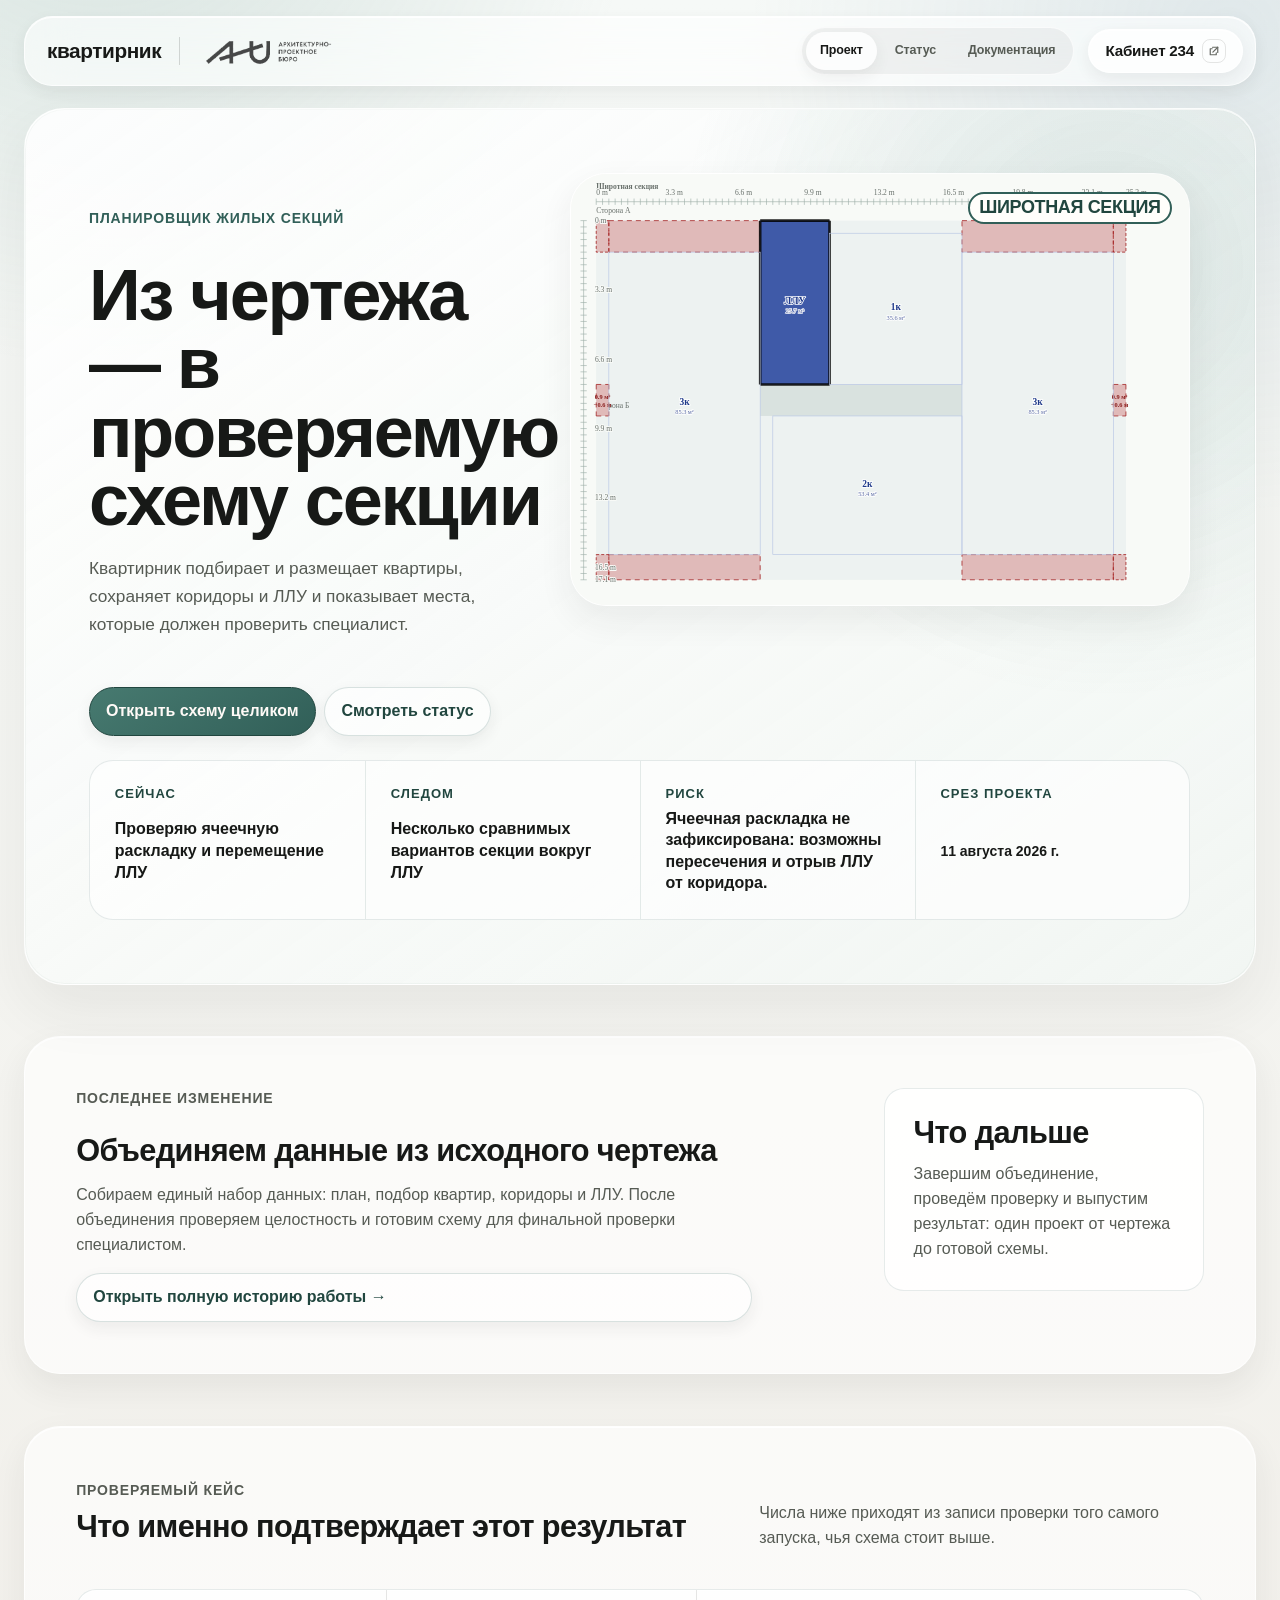
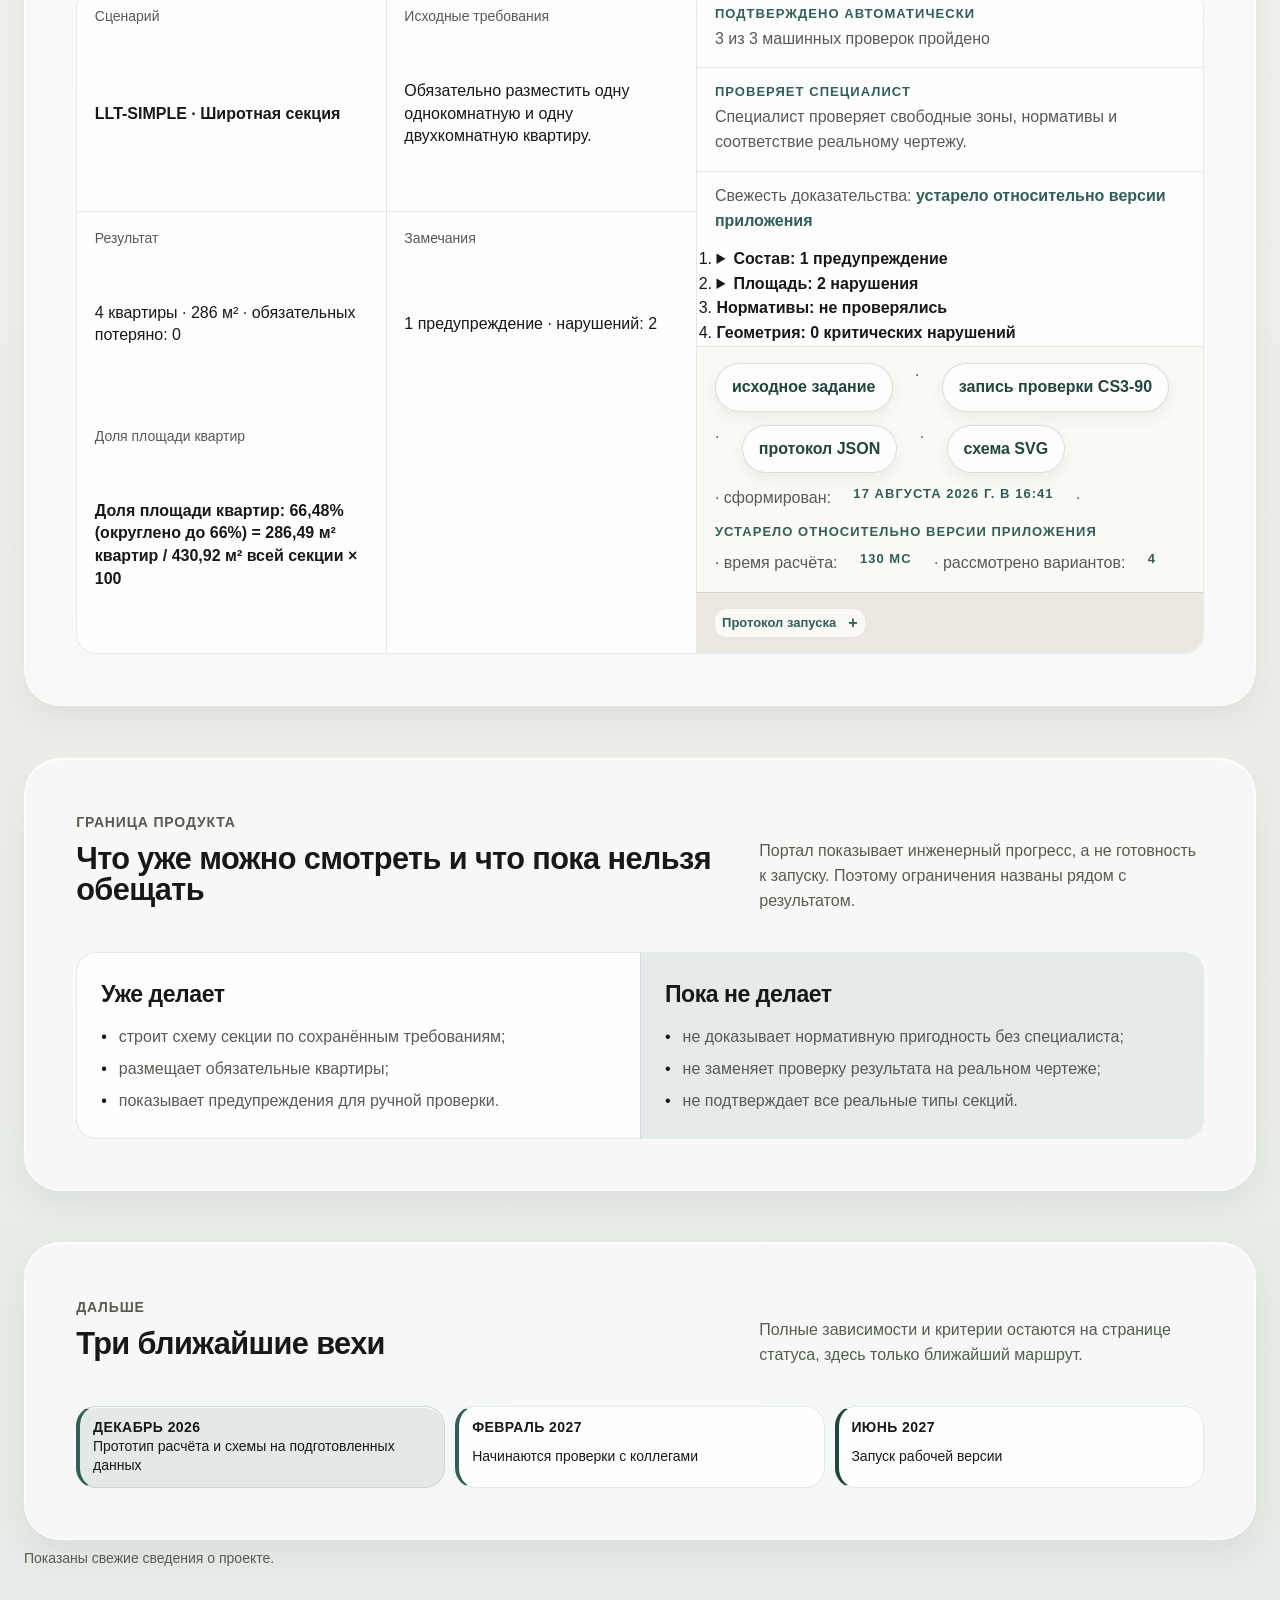
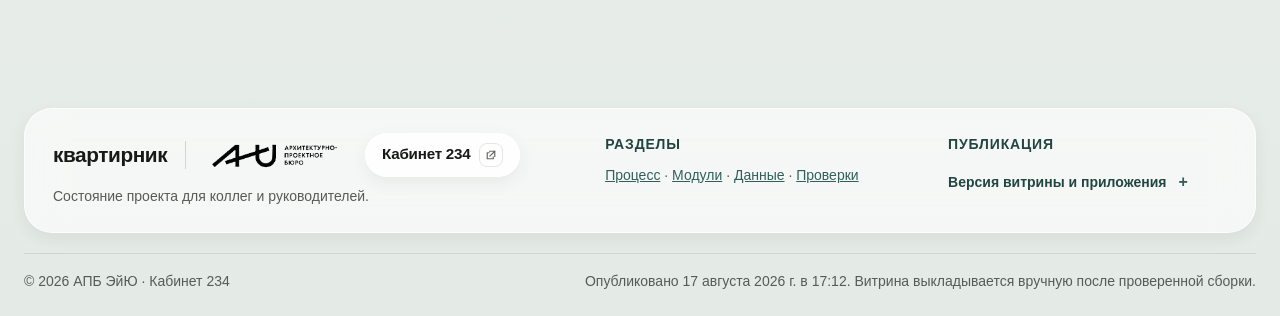
==== commit 8a79fba2: "публикация: один вариант витрины и канонический кейс широтной секции" ====
--- a/index.html
+++ b/index.html
@@ -15,8 +15,8 @@
   <link rel="icon" type="image/png" sizes="64x64" href="program-flow/branding/kvartirnik-icon-64.png?v=liquid-glass-1">
   <link rel="apple-touch-icon" sizes="180x180" href="program-flow/branding/kvartirnik-icon-180.png?v=liquid-glass-1">
   <link rel="canonical" href="https://kvartirnik-au.ru/">
-  <link rel="preload" as="image" href="program-flow/output/cs3-90-requirements.preview.svg" type="image/svg+xml" fetchpriority="high">
-  <link rel="stylesheet" href="program-flow/index-html.40319858d96f.css">
+  <link rel="preload" as="image" href="program-flow/output/llt-simple.preview.svg" type="image/svg+xml" fetchpriority="high">
+  <link rel="stylesheet" href="program-flow/index-html.b17afdd39625.css">
   <script type="module" src="program-flow/nav-menu.js"></script>
   <script type="module" src="program-flow/manager-overview.js"></script>
 </head>
@@ -28,7 +28,7 @@
         <strong>квартирник</strong>
         <span class="identity-divider" aria-hidden="true"></span>
         <span class="studio-signature" role="img" aria-label="АПБ ЭйЮ — архитектурно-проектное бюро">
-          <img src="program-flow/branding/au-apb-transparent.png" width="874" height="699" alt="" aria-hidden="true">
+          <img src="./program-flow/branding/au-apb-transparent.png" width="874" height="699" alt="" aria-hidden="true">
         </span>
       </a>
       <div class="nav-side">
@@ -36,17 +36,19 @@
           <summary>Меню</summary>
           <nav class="links" aria-label="Основные разделы">
             <a href="./" aria-current="page">Проект</a>
-            <a href="program-flow/roadmap.html#сейчас">Прогресс</a>
-            <a href="program-flow/index.html">Результаты</a>
-            <a href="program-flow/process.html">Как работает</a>
+          <a href="program-flow/roadmap.html#сейчас">Статус</a>
+          <a href="program-flow/process.html">Документация</a>
           </nav>
         </details>
-        <a class="cabinet-link" href="https://cab234-au.ru/" aria-label="Перейти на сайт Кабинет 234"><strong>Кабинет 234</strong><span class="cabinet-link__mark" aria-hidden="true"><svg viewBox="0 0 16 16"><path d="M6 3h7v7"/><path d="M13 3 6.5 9.5"/><path d="M11 10.5V13H3V5h2.5"/></svg></span></a>
+        <a class="cabinet-link" href="https://timelordy.github.io/cabinet234/" aria-label="Перейти на сайт Кабинет 234">
+          <strong>Кабинет 234</strong>
+          <span class="cabinet-link__mark" aria-hidden="true"><svg viewBox="0 0 16 16"><path d="M6 3h7v7"/><path d="M13 3 6.5 9.5"/><path d="M11 10.5V13H3V5h2.5"/></svg></span>
+        </a>
       </div>
     </div>
   </header>
 
-  <main id="mainContent" tabindex="-1" data-accent-system="editorial-marker" data-manager-overview data-overview-source="data/overview.json" data-deployment-source="data/deployment.json" data-load-state="fallback" data-public-number-scope data-public-number-source="#managerNumberSource" data-public-number-date="#managerUpdated">
+  <main id="mainContent" tabindex="-1" data-accent-system="editorial-marker" data-manager-overview data-overview-source="data/overview.json" data-deployment-source="data/deployment.json" data-load-state="fallback" data-public-number-scope data-public-number-date="#managerUpdated">
     <section class="wrap manager-hero" data-visual-kind="manager-summary">
       <div class="manager-hero__copy">
         <p class="eyebrow">Планировщик жилых секций</p>
@@ -54,31 +56,34 @@
         <p class="lead">Квартирник подбирает и размещает квартиры, сохраняет коридоры и ЛЛУ и показывает места, которые должен проверить специалист.</p>
         <div class="stage-note" aria-label="Текущая стадия проекта">
           <span>Сейчас</span>
-          <strong id="managerStage">Объединяю готовые части программы</strong>
-          <p id="managerStageSummary">Основные части программы уже работают по отдельности. Сейчас проверяю их вместе на одном реальном проекте: от исходного чертежа до готовой схемы.</p>
+          <strong id="managerStage">Собираю секцию в интерактивном CAD-редакторе</strong>
+          <p id="managerStageSummary">Редактор уже учитывает контур секции, коридор, входы и ЛЛУ. Сейчас проверяю ячеечную раскладку и перестроение рядов при перемещении ЛЛУ.</p>
         </div>
         <div class="landing-cta">
-          <a class="cta-primary" href="program-flow/roadmap.html#сейчас">Смотреть прогресс</a>
-          <a class="text-cta" href="program-flow/output/cs3-90-requirements.svg">Открыть результат CS3‑90</a>
+          <!-- Первый экран показывает работающий результат, поэтому основная кнопка ведёт
+               к нему, а не к рассказу о пути к нему. -->
+          <a class="cta-primary" href="program-flow/output/llt-simple.svg">Открыть схему целиком</a>
+          <a class="text-cta" href="program-flow/roadmap.html#сейчас">Смотреть статус</a>
+          
         </div>
       </div>
 
       <figure class="result-proof">
         <div class="result-proof__frame">
           <div class="result-proof__canvas">
-          <img id="evidenceImage" src="program-flow/output/cs3-90-requirements.preview.svg" width="1583" height="1310" decoding="async" fetchpriority="high" data-preserve-source alt="Настоящий снимок работающего приложения: детальные планы квартир CS3-90 с мебелью, стенами, дверями, коридором и лифтово-лестничным узлом." aria-describedby="resultAnnotations resultCaption">
-            <ol class="result-proof__annotations" id="resultAnnotations" aria-label="Что показано на схеме"><li data-callout="apartments" title="В схеме видны обязательные одно-, двух- и трёхкомнатная квартиры."><span>1</span><strong>Квартиры размещены</strong></li><li data-callout="core" title="Лифтово-лестничный узел и проходы остаются отдельными зонами."><span>2</span><strong>ЛЛУ и коридор сохранены</strong></li><li data-callout="review" title="Пять замечаний сгруппированы по составу и площади; для каждого показана причина, а нормативы отмечены как не проверенные автоматически."><span>3</span><strong>Есть ручная проверка</strong></li></ol>
+          <img id="evidenceImage" src="program-flow/output/llt-simple.preview.svg" width="980" height="684" decoding="async" fetchpriority="high" alt="Схема широтной секции, построенная программой: однокомнатная квартира сверху, двухкомнатная снизу, две трёхкомнатные по прямым участкам, коридор и лифтово-лестничный узел между ними, с размерами и отметками ручной проверки." aria-describedby="resultAnnotations resultCaption">
+            <ol class="result-proof__annotations" id="resultAnnotations" aria-label="Что показано на схеме"><li data-callout="apartments" title="Обязательные одно- и двухкомнатная квартиры стоят на своих сторонах, к ним добавлены две трёхкомнатные."><span>1</span><strong>Квартиры размещены</strong></li><li data-callout="core" title="Лифтово-лестничный узел и проходы остаются отдельными зонами и не заняты квартирами."><span>2</span><strong>ЛЛУ и коридор сохранены</strong></li><li data-callout="review" title="Три замечания: одно о составе и два о площади. Нормативы автоматически не проверялись."><span>3</span><strong>Есть ручная проверка</strong></li></ol>
           </div>
-          <span class="result-proof__label">CS3-90</span>
+          <span class="result-proof__label">Широтная секция</span>
         </div>
         <figcaption id="resultCaption"><strong>Это один канонический результат.</strong> Он показывает, что программа строит схему по требованиям, но ещё не заменяет проверку специалиста.</figcaption>
       </figure>
 
       <div class="manager-snapshot" aria-label="Краткое состояние проекта">
-        <article data-signal="now"><span>Сейчас</span><strong id="managerCurrentTitle">Сейчас: объединяю данные из исходного чертежа</strong><small id="managerFactDone" hidden>Подтверждено: 1 · в работе: 2</small></article>
-        <article data-signal="next"><span>Следом</span><strong id="managerFactNext">один проект от чертежа до готовой схемы.</strong></article>
-        <article data-signal="risk"><span>Риск</span><strong id="managerFactRisk">Основная неопределённость — точные контуры квартир, шахт, лестниц и лифтов на реальных примерах.</strong></article>
-        <article data-signal="date"><span>Срез проекта</span><strong><time id="managerUpdated" datetime="2026-07-31">9 августа 2026 г.</time></strong></article>
+        <article data-signal="now"><span>Сейчас</span><strong id="managerCurrentTitle">Проверяю ячеечную раскладку и перемещение ЛЛУ</strong><small id="managerFactDone" hidden>Готово 1 из 9 направлений · в работе: 2</small></article>
+        <article data-signal="next"><span>Следом</span><strong id="managerFactNext">Несколько сравнимых вариантов секции вокруг ЛЛУ</strong></article>
+        <article data-signal="risk"><span>Риск</span><strong id="managerFactRisk">Ячеечная раскладка не зафиксирована: возможны пересечения и отрыв ЛЛУ от коридора.</strong></article>
+        <article data-signal="date"><span>Срез проекта</span><strong><time id="managerUpdated" datetime="2026-08-11">11 августа 2026 г.</time></strong></article>
       </div>
     </section>
 
@@ -95,67 +100,65 @@
       </aside>
     </section>
 
+
     <section class="wrap evidence-section" aria-labelledby="evidenceTitle">
       <div class="section-head manager-heading manager-heading--split">
-        <div><p class="eyebrow">Проверяемый кейс</p><h2 id="evidenceTitle">Что именно подтверждает CS3-90</h2></div>
-        <p id="managerNumberSource">Источники чисел страницы: overview проекта, manifest проверяемого запуска CS3-90 и журнал публикации. Время, число вариантов, версия и hash входа доступны рядом с результатом.</p>
+        <div><p class="eyebrow">Проверяемый кейс</p>
+        <h2 id="evidenceTitle">Что именно подтверждает этот результат</h2></div>
+        <p>Числа ниже приходят из записи проверки того самого запуска, чья схема стоит выше.</p>
       </div>
       <div class="evidence-board" data-accent-panel>
         <dl class="evidence-facts">
-          <div><dt>Сценарий</dt><dd id="evidenceScenario">CS3-90 · Угловая секция, поворот 90°</dd></div>
-          <div><dt>Исходные требования</dt><dd id="evidenceInput">Обязательно разместить одну однокомнатную, одну двухкомнатную и одну трёхкомнатную квартиру.</dd></div>
-          <div><dt>Результат</dt><dd id="evidenceResult">12 квартир · 748 м² · потеряно обязательных: 0</dd></div>
-          <div><dt>Предупреждения</dt><dd id="evidenceWarnings">3 предупреждения · нарушений: 2</dd></div>
+          <div><dt>Сценарий</dt><dd id="evidenceScenario">LLT-SIMPLE · Широтная секция</dd></div>
+          <div><dt>Исходные требования</dt><dd id="evidenceInput">Обязательно разместить одну однокомнатную и одну двухкомнатную квартиру.</dd></div>
+          <div><dt>Результат</dt><dd id="evidenceResult">2 обязательных + 2 дополнительных = 4 квартиры · 286 м² · обязательных потеряно: 0</dd></div>
+          <div><dt>Замечания</dt><dd id="evidenceWarnings">1 предупреждение · нарушений: 2</dd></div>
+          <div><dt>Доля площади квартир</dt><dd id="evidenceMetric">Доля площади квартир: 66,48% (округлено до 66%) = 286,49 м² квартир / 430,92 м² всей секции × 100</dd></div>
         </dl>
         <div hidden aria-hidden="true">
-          <span id="evidenceApartmentCount">12</span>
-          <span id="evidenceArea">748</span>
+          <span id="evidenceApartmentCount">4</span>
+          <span id="evidenceArea">286</span>
           <span id="evidenceRequiredLost">0</span>
-          <span id="routeRequirements">1к + 2к + 3к</span>
-          <span id="routePlacement">12 квартир · 6 рядов</span>
-          <span id="routeChecks">3 предупреждения · нарушений: 2</span>
+          <span id="routeRequirements">1к + 2к</span>
+          <span id="routePlacement">4 квартир · 4 рядов</span>
+          <span id="routeChecks">1 предупреждение · нарушений: 2</span>
         </div>
         <div class="evidence-split">
-          <article><span>Подтверждено автоматически</span><p id="evidenceAutomatic">3 из 3 машинных проверок пройдено</p></article>
-          <article><span>Проверяет специалист</span><p id="evidenceManual">Специалист проверяет свободные зоны, нормативы и соответствие реальному чертежу.</p></article>
-          <p class="evidence-status">Свежесть доказательства: <strong id="evidenceFreshness" data-state="stale">устарело относительно версии приложения</strong></p>
-          <details class="technical-details technical-details--compact evidence-technical ds-disclosure" data-technical-copy>
-            <summary>Показать протокол проверяемого запуска</summary><div class="ds-disclosure-content">
-            <dl class="ds-definition-list">
-              <div><div class="ds-definition-row"><dt>Доля площади квартир</dt><dd id="evidenceMetric">Доля площади квартир: 64,82% (округлено до 65%) = 748,22 м² квартир / 1 154,25 м² всей секции × 100</dd></div>
-              <div><dt>Источник результата</dt><dd><a id="evidenceResultSource" href="program-flow/output/cs3-90-requirements.manifest.json">запись проверки CS3-90</a></dd></div></div>
-              <div><div class="ds-definition-row"><dt>Результат сформирован</dt><dd id="evidenceResultGeneratedAt">29 июля 2026 г. в 10:12</dd></div>
-              <div><dt>Свежесть результата</dt><dd id="evidenceResultFreshness" data-state="stale">устарело относительно версии приложения</dd></div>
-              <div><dt>Исходник портала</dt><dd id="portalBuildCommit" title="publication-20260813133408">publication-20260813133408</dd></div>
-              <div><dt>Портал собран</dt><dd id="portalBuildGeneratedAt">13 августа 2026 г. в 16:34</dd></div>
-              <div><dt>Портал опубликован</dt><dd id="portalBuildPublishedAt">нет данных</dd></div>
-              <div><dt>Режим портала</dt><dd id="portalBuildMode">локальная сборка</dd></div>
-              <div><dt>Версия приложения</dt><dd id="applicationCommit" title="publication-20260813133408">publication-20260813133408</dd></div>
-              <div><dt>Проверка приложения</dt><dd id="applicationRelease">подтверждённого результата проверки нет</dd></div>
-              <div><dt>Приложение проверено</dt><dd id="applicationCheckedAt">нет данных</dd></div>
-              <div><dt>Версия расчёта</dt><dd id="evidenceProducedBy" title="undisclosed">undisclosed</dd></div>
-              <div><dt>Возраст доказательства</dt><dd id="evidenceAge">15 дней</dd></div>
-              <div><dt>Расстояние между версиями</dt><dd id="evidenceRevisionDelta">нет данных</dd></div>
-              <div><dt>Hash исходных данных</dt><dd><code id="evidenceInputHash">41a3c2f7bdbc</code></dd></div></div>
-              <div><dt>Запуск сформирован</dt><dd id="evidenceGeneratedAt">29 июля 2026 г. в 10:12</dd></div>
-              <div><dt>Время расчёта</dt><dd id="evidenceDuration">1,45 с</dd></div>
-              <div><dt>Рассмотрено вариантов</dt><dd id="evidenceVariantCount">384</dd></div>
-              <div><dt>Формула доли площади квартир</dt><dd id="evidenceFormula">748,22 м² квартир / 1 154,25 м² всей секции × 100</dd></div>
-            </dl>
-            <ol class="evidence-warning-groups" id="evidenceWarningGroups"><li data-state="warning"><details><summary><strong>Состав: 3 предупреждения</strong></summary><span>Желательные типы квартир не помещаются на выбранной стороне без переполнения.</span><ul><li><strong>Не помещается без переполнения выбранной стороны.</strong><span>Желательное требование: 4-комн. не помещается без переполнения выбранной стороны.</span></li><li><strong>Не помещается без переполнения выбранной стороны.</strong><span>Желательное требование: 4-комн. не помещается без переполнения выбранной стороны.</span></li><li><strong>Не помещается без переполнения выбранной стороны.</strong><span>Желательное требование: 4-комн. не помещается без переполнения выбранной стороны.</span></li></ul></details></li><li data-state="failed"><details><summary><strong>Площадь: 2 нарушения</strong></summary><span>Для указанных типов не нашлось размещённой квартиры в заданном диапазоне площади.</span><ul><li><strong>Нет размещённой квартиры в заданном диапазоне площади.</strong><span>1-комн.: нет поставленной квартиры в заданном диапазоне площади.</span></li><li><strong>Нет размещённой квартиры в заданном диапазоне площади.</strong><span>3-комн.: нет поставленной квартиры в заданном диапазоне площади.</span></li></ul></details></li><li data-state="not-checked"><strong>Нормативы: не проверялись</strong></li><li data-state="passed"><strong>Геометрия: 0 критических нарушений</strong></li></ol>
-          </details>
-          <p class="evidence-links"><a id="evidenceInputLink" href="program-flow/output/cs3-90-requirements.input.json">Исходные данные</a><a id="evidenceManifestLink" href="program-flow/output/cs3-90-requirements.manifest.json">Manifest запуска</a><a id="evidenceResultLink" href="program-flow/output/cs3-90-requirements.svg">Результат&nbsp;→</a></p>
-        </div>
-      </div>
-    </section>
-
+          <article><span>Подтверждено автоматически</span>
+          <p id="evidenceAutomatic">3 из 3 машинных проверок пройдено</p></article>
+          <article><span>Проверяет специалист</span>
+          <p id="evidenceManual">Специалист проверяет свободные зоны, нормативы и соответствие реальному чертежу.</p></article>
+          <p class="evidence-status">Свежесть доказательства:
+          <strong id="evidenceFreshness" data-state="stale">устарело относительно версии приложения</strong></p>
+          <ol class="evidence-warning-groups" id="evidenceWarningGroups"><li data-state="warning"><details><summary><strong>Состав: 1 предупреждение</strong></summary><span>Желательные типы квартир не помещаются на выбранной стороне без переполнения.</span><ul><li><strong>Не помещается без переполнения выбранной стороны.</strong><span>Желательное требование: 4-комн. не помещается без переполнения выбранной стороны.</span></li></ul></details></li><li data-state="failed"><details><summary><strong>Площадь: 2 нарушения</strong></summary><span>Для указанных типов не нашлось размещённой квартиры в заданном диапазоне площади.</span><ul><li><strong>Нет размещённой квартиры в заданном диапазоне площади.</strong><span>1-комн.: нет поставленной квартиры в заданном диапазоне площади.</span></li><li><strong>Нет размещённой квартиры в заданном диапазоне площади.</strong><span>2-комн.: нет поставленной квартиры в заданном диапазоне площади.</span></li></ul></details></li><li data-state="not-checked"><strong>Нормативы: не проверялись</strong></li><li data-state="passed"><strong>Геометрия: 0 критических нарушений</strong></li></ol>
+          <p class="evidence-links">
+            <a id="evidenceInputLink" href="program-flow/output/llt-simple.input.json">исходное задание</a>
+            · <a id="evidenceResultSource" href="program-flow/output/llt-simple.manifest.json">запись проверки CS3-90</a>
+            · <a id="evidenceManifestLink" href="program-flow/output/llt-simple.manifest.json">протокол JSON</a>
+            · <a id="evidenceResultLink" href="program-flow/output/llt-simple.svg">схема SVG</a>
+            · сформирован: <span id="evidenceResultGeneratedAt">17 августа 2026 г. в 16:41</span>
+            · <span id="evidenceResultFreshness" data-state="stale">устарело относительно версии приложения</span>
+            · время расчёта: <span id="evidenceDuration">130 мс</span>
+            · рассмотрено вариантов: <span id="evidenceVariantCount">4</span></p>
+        <details class="technical-details technical-details--compact evidence-technical" data-technical-copy>
+          <summary>Протокол запуска</summary>
+          <dl>
+            <div><dt>Версия расчёта</dt><dd id="evidenceProducedBy" title="не публикуется">не публикуется</dd></div>
+            <div><dt>Запуск сформирован</dt><dd id="evidenceGeneratedAt">17 августа 2026 г. в 16:41</dd></div>
+            <div><dt>Возраст доказательства</dt><dd id="evidenceAge">меньше часа на момент сборки 17 августа 2026 г.</dd></div>
+            <div><dt>Hash исходных данных</dt><dd><code id="evidenceInputHash">eb2387bc77ff</code></dd></div>
+          </dl>
+        </details>
+        </div>
+      </div>
+    </section>
     <section class="wrap product-boundary" id="продукт" aria-labelledby="productTitle">
       <div class="section-head manager-heading manager-heading--split">
         <div><p class="eyebrow">Граница продукта</p><h2 id="productTitle">Что уже можно смотреть и что пока нельзя обещать</h2></div>
         <p>Портал показывает инженерный прогресс, а не готовность к запуску. Поэтому ограничения названы рядом с результатом.</p>
       </div>
       <div class="boundary-grid">
-        <article><h3>Уже делает</h3><ul><li>строит схему CS3-90 по сохранённым требованиям;</li><li>размещает обязательные квартиры;</li><li>показывает предупреждения для ручной проверки.</li></ul></article>
+        <article><h3>Уже делает</h3><ul><li>строит схему секции по сохранённым требованиям;</li><li>размещает обязательные квартиры;</li><li>показывает предупреждения для ручной проверки.</li></ul></article>
         <article><h3>Пока не делает</h3><ul><li>не доказывает нормативную пригодность без специалиста;</li><li>не заменяет проверку результата на реальном чертеже;</li><li>не подтверждает все реальные типы секций.</li></ul></article>
       </div>
     </section>
@@ -172,7 +175,7 @@
       </div>
     </section>
 
-    <div id="managerChanges" hidden aria-hidden="true"><article><time datetime="2026-07-29">29 июля 2026 г.</time><h3>Опубликован индивидуальный чертёж 1k-SS-13</h3><details class="change-technical" data-technical-copy><summary>Техническая запись</summary><dl><div><dt>Что изменилось</dt><dd>Программа показывает полный наружный контур 1k-SS-13 без подстановки соседней квартиры, а журнал теперь однозначно называет опубликованную версию этого результата.</dd></div><div><dt>На чём основано</dt><dd>Индивидуальный исходник, все 32 стены, сетка 6600×6600 и сведения о происхождении прямых, собранных и исторических чертежей.</dd></div></dl></details></article><article><time datetime="2026-07-28">28 июля 2026 г.</time><h3>Настоящий результат CS3-90 готов к публикации</h3><details class="change-technical" data-technical-copy><summary>Техническая запись</summary><dl><div><dt>Что изменилось</dt><dd>Канонический SVG сохранился как проверяемый источник, а отдельный настоящий runtime PNG стал видимым изображением карточки.</dd></div><div><dt>На чём основано</dt><dd>Собранный public artifact, браузерная геометрическая проверка и Lighthouse подтвердили изображение 804×683 без перекрытия.</dd></div></dl></details></article><article><time datetime="2026-07-22">22 июля 2026 г.</time><h3>Вернул реальный масштаб квартир в тестовых рядах</h3><details class="change-technical" data-technical-copy><summary>Техническая запись</summary><dl><div><dt>Что изменилось</dt><dd>В тесте всех 176 квартир S, M, L и остальные планы показываются без осевого сжатия. Например, studio-S-02 занимает полный габарит 3300×9200 мм, а рабочая область 3300×7200 мм остаётся видимой как отдельный внутренний контур.</dd></div><div><dt>На чём основано</dt><dd>Каталог квартир отдельно передаёт глубину полного DWG и глубину занятой планировочной области. Экран строит внешний слот по полному габариту и нижний пунктирный контур по планировочной глубине. Отрисовка применяет к исходному DWG равный масштаб по X и Y.</dd></div></dl></details></article></div>
+    <div id="managerChanges" hidden aria-hidden="true"><article><time datetime="2026-08-07">7 августа 2026 г.</time><h3>Редактор секции размещает квартиры с учётом ограничений</h3><details class="change-technical" data-technical-copy><summary>Техническая запись</summary><dl><div><dt>Что изменилось</dt><dd>Пользователь может собирать допустимый черновик секции и видеть причины недопустимого размещения до передачи задания на построение чертежа.</dd></div><div><dt>На чём основано</dt><dd>Интерактивная доска, данные квартир, ЛЛУ, коридор и ограничения внешнего контура секции.</dd></div></dl></details></article><article><time datetime="2026-08-06">6 августа 2026 г.</time><h3>Локальное CAD-планирование учитывает ограничения секции</h3><details class="change-technical" data-technical-copy><summary>Техническая запись</summary><dl><div><dt>Что изменилось</dt><dd>Недопустимые положения видны до применения, а собранный чертёж и сведения о его выпуске проходят согласованные проверки.</dd></div><div><dt>На чём основано</dt><dd>Редактор локальной секции, геометрические ограничения, автоматическая сборка чертежа и публичные сведения о версии.</dd></div></dl></details></article><article><time datetime="2026-08-05">5 августа 2026 г.</time><h3>Добавлена локальная модель планирования по CAD-чертежу</h3><details class="change-technical" data-technical-copy><summary>Техническая запись</summary><dl><div><dt>Что изменилось</dt><dd>Секция собирается из проверяемой геометрии чертежа и может быть показана в локальном просмотре вместе с исходными сведениями.</dd></div><div><dt>На чём основано</dt><dd>Исходные CAD-файлы, модель квартир, правила размещения и локальный просмотр секции.</dd></div></dl></details></article></div>
 
     <p class="wrap manager-load-note" id="managerLoadNote" role="status">Свежие данные ещё загружаются. Пока показана последняя сохранённая версия.</p>
   </main>
@@ -196,10 +199,25 @@
         <span class="micro">Разделы</span>
         <p><a href="program-flow/process.html">Процесс</a> · <a href="program-flow/teams.html">Модули</a> · <a href="program-flow/data.html">Данные</a> · <a href="program-flow/checks.html">Проверки</a></p>
       </div>
+      <div class="footer-publication" data-public-number-scope data-public-number-date="#portalBuildGeneratedAt">
+        <span class="micro">Публикация</span>
+        <details class="technical-details technical-details--compact" data-technical-copy>
+          <summary>Версия витрины и приложения</summary>
+          <dl>
+            <div><dt>Исходник портала</dt><dd id="portalBuildCommit" title="publication-20260817141228">publication-20260817141228</dd></div>
+            <div><dt>Портал собран</dt><dd id="portalBuildGeneratedAt">17 августа 2026 г. в 17:12</dd></div>
+            <div><dt>Портал опубликован</dt><dd id="portalBuildPublishedAt">17 августа 2026 г. в 17:12</dd></div>
+            <div><dt>Режим портала</dt><dd id="portalBuildMode">публикационная сборка</dd></div>
+            <div><dt>Версия приложения</dt><dd id="applicationCommit" title="publication-20260817141228">publication-20260817141228</dd></div>
+            <div><dt>Проверка приложения</dt><dd id="applicationRelease">не запускалась в этой сборке</dd></div>
+            <div><dt>Приложение проверено</dt><dd id="applicationCheckedAt">проверка не запускалась</dd></div>
+          </dl>
+        </details>
+      </div>
     </div>
     <div class="wrap manager-footer__legal">
       <span>© 2026 АПБ ЭйЮ · Кабинет 234</span>
-      <span>Страница обновляется автоматически, когда меняется план или завершается задача.</span>
+      <span>Опубликовано 17 августа 2026 г. в 17:12. Витрина выкладывается вручную после проверенной сборки.</span>
     </div>
   </footer>
 </body>
--- a/program-flow/index-html.b17afdd39625.css
+++ b/program-flow/index-html.b17afdd39625.css
@@ -0,0 +1,2958 @@
+/* ==========================================================================
+   Квартирник — карта платформы: оболочка, навигация, общие блоки страниц.
+
+   Фундамента здесь больше нет. До этой версии файл открывался собственным
+   :root на 35 имён — своя палитра, своя типографическая кривая, свои радиусы
+   и свой шаг сетки. Ровно те же 35 имён объявлял слой псевдонимов
+   kvartirnik-cabinet-aliases.css, который подключается последним, поэтому
+   побеждал он, а этот блок оставался тенью: живой на вид, мёртвый по
+   действию. Пока таких блоков было пять в пяти файлах, согласованность
+   страниц держалась на порядке подключения, а не на договорённости.
+
+   Значения приходят из дизайн-системы через слой псевдонимов. Нужен новый
+   цвет, кегль или радиус — он заводится там, а не здесь.
+   ========================================================================== */
+
+body {
+  margin: 0;
+  font-size: 1rem;
+  line-height: 1.55;
+  -webkit-font-smoothing: antialiased;
+  font-optical-sizing: auto;
+  overflow-x: hidden;
+}
+
+img { max-width: 100%; }
+a { color: inherit; }
+h1, h2, h3, h4, p, figure, ul, ol, dl { margin: 0; }
+ul { padding: 0; list-style: none; }
+
+:focus-visible { outline: 2px solid var(--ink); outline-offset: 3px; border-radius: 2px; }
+
+.skip-link {
+  position: fixed;
+  z-index: 100;
+  top: 0.75rem;
+  left: 0.75rem;
+  min-height: 44px;
+  padding: 0.65rem 1rem;
+  transform: translateY(-180%);
+  border-radius: var(--r-sm);
+  color: var(--panel-ink);
+  background: var(--panel);
+  font-weight: 650;
+}
+.skip-link:focus { transform: translateY(0); }
+
+.visually-hidden {
+  position: absolute;
+  width: 1px; height: 1px;
+  padding: 0; margin: -1px;
+  overflow: hidden;
+  clip: rect(0 0 0 0);
+  white-space: nowrap;
+  border: 0;
+}
+
+.wrap {
+  width: 100%;
+  max-width: 1240px;
+  margin-inline: auto;
+  padding-inline: var(--page);
+}
+main.wrap { display: block; padding-bottom: var(--section); }
+main.wrap > section,
+main.wrap > .roadmap-progress,
+main.wrap > .roadmap-filter { margin-top: var(--section); }
+main.wrap > section:first-child { margin-top: clamp(2.5rem, 5vw, 4.5rem); }
+
+/* ---- Типографические примитивы ---- */
+.badge {
+  display: inline-flex;
+  align-items: center;
+  gap: 0.5em;
+  padding: 5px 11px;
+  border-radius: var(--r-sm);
+  background: var(--fill);
+  font-family: var(--sans);
+  font-size: var(--fs-micro);
+  font-weight: 500;
+  letter-spacing: 0.02em;
+  text-transform: none;
+  color: var(--muted);
+}
+.eyebrow {
+  display: inline-flex;
+  width: fit-content;
+  margin: 0 0 0.65rem;
+  padding: 5px 11px;
+  border-radius: var(--r-sm);
+  color: var(--muted);
+  background: var(--fill);
+  font-family: var(--sans);
+  font-size: var(--fs-micro);
+  font-weight: 500;
+  letter-spacing: 0.02em;
+  text-transform: none;
+}
+.lead {
+  color: var(--muted);
+  font-size: clamp(1.02rem, 1.35vw, 1.22rem);
+  line-height: 1.55;
+  max-width: 68ch;
+}
+.muted { color: var(--muted); }
+/* Единственный владелец подписи об источнике чисел. Её кегль и цвет
+   объявлялись в трёх файлах подряд, последний из которых был темой панелей. */
+.number-provenance {
+  max-width: 80ch;
+  color: var(--muted);
+  font-family: var(--sans);
+  font-size: var(--ds-text-label);
+  line-height: var(--ds-line-height-body);
+}
+.number-provenance code { font-size: 1em; }
+
+h1 {
+  font-size: var(--fs-display);
+  font-weight: 600;
+  line-height: 1.04;
+  letter-spacing: var(--track-display);
+  text-transform: none;
+  text-wrap: pretty;
+}
+h2 { font-size: var(--fs-h2); font-weight: 650; letter-spacing: -0.01em; }
+h3 { font-size: var(--fs-h3); font-weight: 650; }
+code { font-family: var(--sans); }
+
+.section-head { max-width: 70ch; margin-bottom: clamp(1.5rem, 3vw, 2.4rem); }
+.section-head h2 { margin-bottom: 0.5rem; }
+.section-head p { color: var(--muted); }
+.page-head { max-width: 74ch; }
+.page-head .badge { margin-bottom: 1rem; }
+.page-head h1 { margin-bottom: 1rem; }
+
+/* ==========================================================================
+   Топбар / навигация
+   ========================================================================== */
+.topbar {
+  position: sticky;
+  top: 0;
+  z-index: 20;
+  background: rgba(255, 255, 255, 0.92);
+  backdrop-filter: blur(8px);
+  border-bottom: 1px solid var(--hairline);
+}
+.topbar .nav {
+  display: flex;
+  align-items: center;
+  gap: 1.25rem;
+  min-height: 60px;
+  padding-block: 0;
+}
+.brand {
+  display: inline-flex;
+  align-items: center;
+  gap: 0.55rem;
+  text-decoration: none;
+  color: var(--ink);
+  font-weight: 700;
+  letter-spacing: var(--track-display);
+  white-space: nowrap;
+}
+.brand-logo { font-size: 1.02rem; }
+.brand-logo span { font-weight: 700; letter-spacing: var(--track-display); color: var(--ink); }
+
+.links {
+  display: flex;
+  flex-wrap: wrap;
+  align-items: center;
+  gap: 0.2rem 1.3rem;
+  margin-left: auto;
+}
+.links > a {
+  display: inline-flex;
+  align-items: center;
+  min-height: 44px;
+  text-decoration: none;
+  color: var(--ink);
+  font-size: 0.94rem;
+  padding: 0;
+  border-bottom: 1px solid transparent;
+  transition: color var(--fast) var(--ease), border-color var(--fast) var(--ease);
+}
+.links > a:hover { color: var(--muted); }
+.links > a[aria-current] { border-color: var(--ink); }
+.nav-dropdown a[aria-current] { color: var(--ink); background: var(--fill-deep); font-weight: 650; }
+
+.site-menu { margin-left: auto; }
+.site-menu > summary {
+  display: none;
+  list-style: none;
+}
+.site-menu > summary::-webkit-details-marker { display: none; }
+.nav-trigger {
+  cursor: pointer;
+  font-size: 0.94rem;
+  padding: 5px 0;
+  list-style: none;
+  user-select: none;
+}
+.nav-trigger::-webkit-details-marker { display: none; }
+.nav-trigger::after { content: " ▾"; color: var(--muted); font-size: 0.7em; transition: transform var(--fast) var(--ease); }
+.nav-menu[open] .nav-trigger::after { display: inline-block; transform: rotate(180deg); }
+.nav-trigger.is-active { border-bottom: 1px solid var(--ink); }
+.nav-menu { position: relative; }
+.nav-dropdown {
+  position: absolute;
+  top: calc(100% + 8px);
+  left: 0;
+  min-width: 190px;
+  display: grid;
+  padding: 6px;
+  border: 1px solid var(--hairline);
+  border-radius: var(--r-md);
+  background: var(--paper);
+  box-shadow: 0 18px 40px rgba(26, 27, 29, 0.12);
+  z-index: 5;
+}
+.nav-dropdown a {
+  align-items: center;
+  display: flex;
+  min-height: 44px;
+  text-decoration: none;
+  color: var(--ink);
+  font-size: 0.875rem;
+  padding: 8px 10px;
+  border-radius: var(--r-sm);
+  transition: background var(--fast) var(--ease);
+}
+.nav-dropdown a:hover { background: var(--fill); }
+.nav-dropdown--right { right: 0; left: auto; }
+
+/* ==========================================================================
+   Hero-варианты
+   ========================================================================== */
+.process-intro,
+.hero-explain {
+  display: grid;
+  grid-template-columns: minmax(0, 1.05fr) minmax(0, 0.95fr);
+  gap: clamp(1.5rem, 4vw, 3.5rem);
+  align-items: center;
+}
+.process-copy .badge,
+.hero-copy .badge { margin-bottom: 1rem; }
+.process-copy h1,
+.hero-copy h1 { margin-bottom: 1rem; }
+
+.process-visual,
+.plan-figure {
+  margin: 0;
+  border-radius: var(--r-md);
+  background: var(--fill);
+  padding: clamp(0.9rem, 2vw, 1.5rem);
+}
+.process-visual img,
+.plan-figure img { display: block; width: 100%; height: auto; border-radius: var(--r-sm); background: var(--paper); }
+.process-visual figcaption,
+.plan-figure figcaption {
+  margin-top: 0.75rem;
+  font-family: var(--sans);
+  font-size: var(--fs-micro);
+  letter-spacing: 0.04em;
+  color: var(--muted);
+}
+.worked-plan { background: var(--fill); }
+
+/* Payoff (index) */
+.payoff {
+  display: flex;
+  flex-wrap: wrap;
+  align-items: stretch;
+  gap: 0.75rem;
+  margin-top: 1.6rem;
+}
+.payoff-item {
+  flex: 1 1 200px;
+  display: grid;
+  gap: 0.25rem;
+  padding: 0.9rem 1rem;
+  border-radius: var(--r-md);
+  background: var(--fill);
+}
+.payoff-item b { font-size: 1rem; }
+.payoff-item span { color: var(--muted); font-size: 0.875rem; }
+.payoff-win { background: var(--panel); color: var(--panel-ink); }
+.payoff-win span { color: rgba(245, 246, 244, 0.62); }
+.payoff-arrow { align-self: center; color: var(--ink-soft); font-size: 1.25rem; }
+
+/* CTA (index) */
+.landing-cta { display: flex; flex-wrap: wrap; gap: 0.55rem; margin-top: 1.7rem; }
+.cta-primary, .cta-ghost {
+  display: inline-flex;
+  align-items: center;
+  gap: 0.5em;
+  min-height: 50px;
+  padding: 0 1.5rem;
+  border-radius: var(--r-sm);
+  font-weight: 550;
+  text-decoration: none;
+  transition: background var(--fast) var(--ease);
+}
+.cta-primary { background: var(--acid); color: var(--ink); }
+.cta-primary:hover { background: #b9ea1f; }
+.cta-ghost { background: var(--fill); color: var(--ink); }
+.cta-ghost:hover { background: var(--fill-deep); }
+
+/* ==========================================================================
+   Общие блоки: плашки, callout, легенда, следующий/предыдущий
+   ========================================================================== */
+.example, .project-brief {
+  display: grid;
+  gap: 0.5rem;
+  padding: clamp(1rem, 2vw, 1.5rem);
+  border-radius: var(--r-md);
+  background: var(--fill);
+}
+.example p, .project-brief p { color: var(--ink); }
+.example b, .project-brief b { color: var(--ink); }
+.honest, .limit-note, .source-note, .filter-hint {
+  color: var(--muted);
+  font-size: 0.875rem;
+  line-height: 1.55;
+}
+.limit-note { margin-top: 1.25rem; }
+.source-note { margin-bottom: 1.25rem; }
+
+.plan-legend {
+  display: grid;
+  gap: 0.4rem 1.5rem;
+  padding: clamp(1rem, 2vw, 1.35rem) clamp(1rem, 2vw, 1.5rem);
+  border-radius: var(--r-md);
+  background: var(--fill);
+}
+.plan-legend b { grid-column: 1 / -1; }
+.plan-legend ul { display: grid; gap: 0.45rem; }
+.plan-legend li {
+  display: flex;
+  align-items: center;
+  gap: 0.6rem;
+  color: var(--muted);
+  font-size: 0.875rem;
+  cursor: default;
+  border-radius: var(--r-sm);
+  transition: color var(--fast) var(--ease);
+}
+.plan-legend li.is-cued { color: var(--ink); }
+.sw { width: 14px; height: 14px; flex: 0 0 auto; border-radius: 3px; background: var(--ink-soft); }
+.sw-apt { background: #4e84a6; }
+.sw-llu { background: #6576ad; }
+.sw-corr { background: #a36d1c; }
+.sw-gap { background: var(--danger); }
+.sw-ruler { background: var(--ink); }
+
+.next {
+  display: flex;
+  flex-wrap: wrap;
+  justify-content: space-between;
+  gap: 0.75rem 1.5rem;
+  margin-top: var(--section);
+  padding-top: 1.3rem;
+  border-top: 1px solid var(--hairline);
+}
+.next a {
+  font-family: var(--sans);
+  font-size: 0.875rem;
+  font-weight: 650;
+  letter-spacing: 0;
+  text-decoration: none;
+  color: var(--ink);
+  padding: 6px 0;
+}
+.next a:hover { color: var(--muted); }
+
+/* ==========================================================================
+   Футер
+   ========================================================================== */
+footer {
+  border-top: 1px solid var(--hairline);
+  padding-block: clamp(1.6rem, 3vw, 2.4rem);
+}
+footer .wrap { color: var(--muted); font-size: 0.875rem; line-height: 1.6; }
+footer a { color: var(--ink); }
+footer code { font-family: var(--sans); font-size: 0.8125rem; background: var(--fill); padding: 1px 5px; border-radius: 3px; }
+
+/* ==========================================================================
+   Responsive
+   ========================================================================== */
+@media (max-width: 960px) {
+  .topbar .nav { align-items: center; min-height: 64px; }
+  .site-menu { position: relative; }
+  .site-menu > summary {
+    display: inline-flex;
+    align-items: center;
+    min-height: 44px;
+    padding: 0 0.8rem;
+    cursor: pointer;
+    border: 1px solid var(--hairline);
+    border-radius: var(--r-sm);
+    font-weight: 650;
+  }
+  .site-menu > summary::after { margin-left: 0.5rem; content: "+"; }
+  .site-menu[open] > summary::after { content: "−"; }
+  .site-menu .links {
+    position: absolute;
+    max-height: calc(100vh - 6rem);
+    overflow-y: auto;
+    overscroll-behavior: contain;
+    top: calc(100% + 0.5rem);
+    right: 0;
+    display: grid;
+    width: min(22rem, calc(100vw - 2 * var(--page)));
+    padding: 0.55rem;
+    border: 1px solid var(--hairline);
+    border-radius: var(--r-md);
+    background: var(--paper);
+    box-shadow: 0 18px 40px rgba(26, 27, 29, 0.12);
+  }
+  .site-menu .links > a { padding-inline: 0.8rem; border-bottom: 0; border-radius: var(--r-sm); }
+  .site-menu .links > a:hover { background: var(--fill); }
+  .site-menu .links .nav-menu { display: grid; }
+  .site-menu .links .nav-trigger { display: flex; align-items: center; min-height: 44px; padding: 0 0.8rem; border-radius: var(--r-sm); }
+  .site-menu .links .nav-trigger:hover { background: var(--fill); }
+  .site-menu .links .nav-dropdown { position: static; min-width: 0; padding: 0 0 0.3rem 1.2rem; border: 0; border-radius: 0; box-shadow: none; }
+  .process-intro, .hero-explain { grid-template-columns: minmax(0, 1fr); }
+}
+@media (max-width: 640px) {
+  .topbar .nav { padding-block: 0.55rem; }
+  .step-row { grid-template-columns: minmax(0, 1fr); }
+  .payoff { flex-direction: column; }
+  .payoff-arrow { transform: rotate(90deg); }
+  .landing-cta a { width: 100%; justify-content: center; }
+}
+
+@media (prefers-reduced-motion: reduce) {
+  *, *::before, *::after {
+    animation-duration: 0.01ms !important;
+    transition-duration: 0.01ms !important;
+    scroll-behavior: auto !important;
+  }
+}
+
+/* ==========================================================================
+   Квартирник — карта платформы. Бренд-акценты (Digital Studio Monochrome).
+   Основной вид задан в styles.css; здесь — мелкие фирменные детали.
+   ========================================================================== */
+
+::selection { background: var(--acid); color: var(--ink); }
+
+.brand-logo { display: inline-flex; align-items: center; }
+
+/* Тонкая кислотная планка под топбаром — единственный цветовой акцент шапки. */
+.topbar { box-shadow: inset 0 -1px 0 var(--hairline); }
+
+/* Единый спокойный слой для внутренних имён, файлов и команд.
+   Цвет помогает найти технический блок, но смысл всегда написан словами. */
+.technical-details {
+  --technical-bg: var(--surface-card);
+  --technical-fg: var(--teal);
+  margin-top: 1rem;
+  padding: var(--space-card);
+  border: 1px solid var(--hairline);
+  border-radius: var(--radius-card);
+  background: var(--technical-bg);
+  box-shadow: var(--shadow-card);
+}
+
+.technical-details[hidden] { display: none; }
+
+.technical-details > summary {
+  display: flex;
+  gap: 0.75rem;
+  align-items: center;
+  justify-content: space-between;
+  min-height: 2rem;
+  cursor: pointer;
+  list-style: none;
+  color: var(--technical-fg);
+  font-size: 0.875rem;
+  font-weight: 700;
+}
+
+.technical-details > summary::-webkit-details-marker { display: none; }
+.technical-details > summary::after { content: "+"; color: var(--technical-fg); font: 700 1rem var(--sans); }
+.technical-details[open] > summary::after { content: "−"; }
+.technical-details > summary:hover { color: var(--ink); }
+.technical-details > summary:focus-visible { border-radius: 1px; }
+
+.technical-details dl {
+  display: grid;
+  grid-template-columns: minmax(11rem, 0.55fr) minmax(0, 1fr);
+  gap: 0.65rem 1rem;
+  margin: 0.85rem 0 0;
+  padding-top: 0.85rem;
+  border-top: 1px solid color-mix(in srgb, var(--technical-fg) 25%, transparent);
+}
+
+.technical-details dt { color: var(--muted); }
+.technical-details dd { min-width: 0; margin: 0; }
+
+.technical-details p,
+.technical-details .check-cmds {
+  margin-top: 0.75rem;
+  padding-top: 0.75rem;
+  border-top: 1px solid color-mix(in srgb, var(--technical-fg) 25%, transparent);
+}
+
+.technical-details code {
+  display: inline-block;
+  max-width: 100%;
+  margin: 0;
+  padding: 3px 7px;
+  overflow-wrap: anywhere;
+  border-radius: var(--r-sm);
+  color: var(--ink);
+  background: rgba(255, 255, 255, 0.72);
+  font-size: 0.875rem;
+  white-space: normal;
+}
+
+/* A rule, not a box: reset all four sides before restoring the top hairline. */
+.technical-details--compact {
+  margin-top: 0.25rem;
+  padding: 0.65rem 0 0;
+  border: 0;
+  border-top: 1px solid var(--hairline);
+  border-radius: 0;
+  background: transparent;
+  box-shadow: none;
+}
+
+.technical-details--compact > summary {
+  width: max-content;
+  max-width: 100%;
+  min-height: 1.75rem;
+  justify-content: flex-start;
+  padding: 0.2rem 0.45rem;
+  border-radius: var(--r-sm);
+  background: var(--technical-bg);
+  font-size: 0.8125rem;
+}
+
+.technical-details--compact p,
+.technical-details--compact .check-cmds {
+  margin-top: 0.55rem;
+  padding-top: 0;
+  border-top: 0;
+}
+.technical-details--compact p { color: var(--ink); font-size: 0.875rem; line-height: 1.65; }
+.check .technical-details { align-self: end; }
+.check .technical-details .check-cmds { gap: 0.45rem; }
+.quiz .technical-details { margin-top: 0.8rem; }
+
+@media (max-width: 640px) {
+  .technical-details { padding: 0.7rem 0.8rem; }
+  .technical-details dl { grid-template-columns: minmax(0, 1fr); gap: 0.2rem; }
+  .technical-details dd + dt { margin-top: 0.55rem; }
+}
+
+/* Управленческая главная: один доказательный кейс, короткий статус, без декоративных дублей. */
+.manager-hero {
+  display: grid;
+  grid-template-columns: minmax(420px, 0.83fr) minmax(620px, 1.17fr);
+  column-gap: clamp(2rem, 4.8vw, 4.5rem);
+  row-gap: clamp(1.25rem, 2vw, 1.5rem);
+  align-items: start;
+  padding-block: clamp(2rem, 3vw, 2.5rem) clamp(1.75rem, 3vw, 2.25rem);
+}
+
+/* Схема на первом экране стоит выше текста на 2.2rem. Это отношение двух
+   колонок, поэтому его описывает отступ текстовой колонки, а не отрицательный
+   margin у схемы: раньше .result-proof вынимали из потока на -2.2rem, и
+   насколько высоко она окажется, зависело от padding'а первого экрана,
+   который задаёт совсем другой файл. */
+.manager-hero__copy {
+  display: grid;
+  gap: 1rem;
+  justify-items: start;
+  min-width: 0;
+  padding-top: 2.2rem;
+}
+
+/* Роль — display: единственный заголовок витрины, который продаёт продукт.
+   Кривая непрерывна от 36 до 72px, поэтому ступеньки на breakpoint'ах ей не
+   нужны: раньше тот же заголовок переобъявляли семь раз в трёх файлах, и
+   какой размер увидит читатель, решал порядок подключения. */
+.manager-hero h1 {
+  max-width: 10.2ch;
+  font-size: var(--ds-text-display);
+  line-height: var(--ds-line-height-display);
+  letter-spacing: var(--ds-letter-spacing-display);
+}
+.manager-hero .lead {
+  max-width: 43ch;
+  font-size: clamp(1.08rem, 1.32vw, 1.28rem);
+}
+
+.stage-note {
+  display: none;
+  gap: 0.35rem;
+  max-width: 620px;
+  padding: 0.85rem 1rem;
+  border: 1px solid var(--hairline);
+  border-radius: var(--r-md);
+  background: var(--paper-strong);
+}
+.stage-note > span,
+.result-proof__label,
+.manager-snapshot span,
+.manager-changes article > span,
+.evidence-split span {
+  color: var(--accent);
+  font: 760 0.8125rem var(--sans);
+  letter-spacing: 0.08em;
+  text-transform: uppercase;
+}
+.stage-note strong { font-size: 1.125rem; }
+.stage-note p { color: var(--muted); }
+
+.text-cta {
+  display: inline-flex;
+  align-items: center;
+  min-height: 50px;
+  color: var(--ink);
+  font-weight: 650;
+  text-underline-offset: 4px;
+}
+
+.result-proof {
+  display: grid;
+  gap: 0.8rem;
+  margin: 0;
+}
+.result-proof__frame {
+  position: relative;
+  overflow: hidden;
+  border: 1px solid var(--hairline);
+  border-radius: var(--r-lg);
+  background: var(--paper-strong);
+  box-shadow: var(--shadow-soft);
+}
+
+.result-proof__canvas {
+  position: relative;
+  overflow: hidden;
+}
+
+.result-proof img {
+  display: block;
+  width: 100%;
+  height: auto;
+  max-width: 100%;
+  border: 0;
+  border-radius: 0;
+  background: var(--paper);
+}
+.result-proof__label {
+  position: absolute;
+  top: 1.1rem;
+  right: 1.1rem;
+  padding: 0.22rem 0.58rem;
+  border: 2px solid var(--accent);
+  border-radius: var(--radius-pill);
+  color: var(--accent);
+  background: var(--paper-strong);
+  font-size: 1.125rem;
+  letter-spacing: -0.02em;
+}
+.result-proof figcaption {
+  position: absolute;
+  width: 1px;
+  height: 1px;
+  overflow: hidden;
+  clip: rect(0 0 0 0);
+}
+.result-proof figcaption strong { color: var(--ink); }
+
+.result-proof__annotations { display: none; list-style: none; }
+.result-proof__annotations li {
+  position: absolute;
+  z-index: 2;
+  display: inline-flex;
+  gap: 0.45rem;
+  align-items: center;
+  max-width: 190px;
+  padding: 0.45rem 0.65rem 0.45rem 0.45rem;
+  border-radius: var(--r-sm);
+  color: var(--panel-ink);
+  background: rgba(17, 18, 20, 0.9);
+  font-size: clamp(0.75rem, 0.85vw, 0.8rem);
+  line-height: 1.2;
+}
+.result-proof__annotations li > span {
+  display: grid;
+  flex: 0 0 auto;
+  width: 1.45rem;
+  height: 1.45rem;
+  place-items: center;
+  border-radius: 50%;
+  color: var(--ink);
+  background: var(--acid);
+  font: 700 0.75rem var(--sans);
+}
+.result-proof__annotations [data-callout="apartments"] { top: 40%; left: 2%; }
+.result-proof__annotations [data-callout="core"] { top: 3%; left: 29%; }
+.result-proof__annotations [data-callout="review"] { right: 2%; bottom: 9%; }
+
+.manager-snapshot {
+  display: grid;
+  grid-template-columns: repeat(4, minmax(0, 1fr));
+  grid-column: 1 / -1;
+  width: 100%;
+  margin-top: 0;
+  overflow: hidden;
+  border: 1px solid var(--hairline);
+  border-radius: var(--r-lg);
+  background: var(--paper-strong);
+  box-shadow: var(--shadow-soft);
+}
+.manager-snapshot article {
+  display: grid;
+  gap: 0.42rem;
+  min-width: 0;
+  padding: clamp(1.2rem, 2vw, 1.55rem);
+}
+.manager-snapshot article + article { border-left: 1px solid var(--hairline); }
+.manager-snapshot strong {
+  color: var(--ink);
+  font-size: clamp(0.98rem, 1.25vw, 1.13rem);
+  line-height: 1.35;
+}
+
+.manager-snapshot time { font-weight: inherit; }
+
+.maturity-list {
+  display: grid;
+  grid-template-columns: repeat(3, minmax(0, 1fr));
+  grid-column: 1 / -1;
+  padding: 0;
+  list-style: none;
+}
+.maturity-list li {
+  display: grid;
+  grid-template-columns: auto minmax(0, 1fr);
+  gap: 0.7rem 0.9rem;
+  padding: 1rem;
+  border: 1px solid var(--hairline);
+}
+.maturity-list li + li { border-left: 0; }
+.maturity-list li > span {
+  display: grid;
+  width: 2rem;
+  height: 2rem;
+  place-items: center;
+  border: 1px solid var(--ink-soft);
+  border-radius: 50%;
+  font-weight: 700;
+}
+.maturity-list li[data-state="done"] > span { color: white; border-color: var(--ok); background: var(--ok); }
+.maturity-list li[data-state="doing"] > span { border-color: var(--ink); background: var(--acid); }
+.maturity-list li div { display: grid; gap: 0.3rem; }
+.maturity-list p { color: var(--muted); }
+.maturity-list b { grid-column: 2; color: var(--muted); font-size: var(--fs-micro); }
+
+.landing-work,
+.evidence-section,
+.product-boundary,
+.compact-plan,
+.manager-section { padding-block: clamp(2rem, 4.5vw, 3.5rem); border-top: 1px solid var(--hairline); }
+
+.landing-work {
+  display: grid;
+  grid-template-columns: minmax(0, 1fr) minmax(320px, 0.42fr);
+  gap: clamp(1.5rem, 5vw, 4rem);
+  align-items: start;
+}
+
+.landing-work__copy {
+  display: grid;
+  gap: 1rem;
+  max-width: 76ch;
+}
+
+/* Роль — subsection: открывает подраздел страницы. Кегль приходит из общего
+   правила для h2, здесь остаётся только трекинг. */
+.landing-work__copy h2 {
+  letter-spacing: var(--ds-letter-spacing-tighter);
+}
+
+.landing-work__copy p,
+.landing-work__next p { color: var(--ink-soft); }
+
+.landing-work__next {
+  display: grid;
+  gap: 0.85rem;
+  padding: clamp(1.35rem, 2.4vw, 1.8rem);
+  border: 1px solid var(--hairline);
+  border-radius: var(--r-lg);
+  background: var(--paper-strong);
+}
+.manager-heading { max-width: 70ch; }
+.manager-heading .eyebrow { margin-bottom: 0.65rem; }
+.manager-heading--split {
+  max-width: none;
+  display: grid;
+  grid-template-columns: minmax(0, 1fr) minmax(280px, 0.7fr);
+  gap: 1.2rem 3rem;
+  align-items: end;
+}
+.manager-heading--split > p { color: var(--muted); }
+
+.evidence-board {
+  display: grid;
+  grid-template-columns: minmax(0, 1.1fr) minmax(280px, 0.9fr);
+  border: 1px solid var(--hairline);
+}
+.evidence-facts {
+  display: grid;
+  grid-template-columns: repeat(2, minmax(0, 1fr));
+  margin: 0;
+}
+.evidence-facts div,
+.evidence-split article,
+.evidence-links,
+.evidence-technical {
+  display: grid;
+  gap: 0.35rem;
+  min-width: 0;
+  padding: 1rem 1.1rem;
+}
+.evidence-facts div:nth-child(odd) { border-right: 1px solid var(--hairline); }
+.evidence-facts div:nth-child(-n + 2) { border-bottom: 1px solid var(--hairline); }
+.evidence-facts dt { color: var(--muted); font-size: var(--fs-micro); }
+.evidence-facts dd { margin: 0; font-weight: 600; line-height: 1.42; }
+#evidenceInput, #evidenceResult, #evidenceWarnings { font-weight: 500; }
+.evidence-split { display: grid; align-content: start; border-left: 1px solid var(--hairline); }
+.evidence-split article + article,
+.evidence-technical,
+.evidence-links { border-top: 1px solid var(--hairline); }
+.evidence-split p { color: var(--muted); }
+.evidence-status { padding: 0.8rem 1.1rem; border-top: 1px solid var(--hairline); }
+.evidence-status strong { color: var(--accent); }
+.evidence-technical {
+  grid-template-columns: minmax(0, 1fr);
+  min-width: 0;
+  margin: 0;
+  border-left: 0;
+  background: var(--fill);
+}
+.evidence-warning-groups { min-width: 0; padding-left: 1.2rem; }
+.evidence-technical dl { grid-template-columns: minmax(0, 0.65fr) minmax(0, 1fr); }
+.evidence-links { display: flex; flex-wrap: wrap; gap: 0.8rem 1.4rem; background: var(--paper); }
+.evidence-links a,
+.manager-text-link { display: inline-flex; align-items: center; min-height: 44px; font-weight: 650; text-underline-offset: 4px; }
+
+.boundary-grid {
+  display: grid;
+  grid-template-columns: repeat(2, minmax(0, 1fr));
+  border: 1px solid var(--hairline);
+}
+.boundary-grid article { display: grid; gap: 0.8rem; padding: clamp(1rem, 2.4vw, 1.5rem); }
+.boundary-grid article + article { border-left: 1px solid var(--hairline); background: var(--fill); }
+.boundary-grid ul { display: grid; gap: 0.45rem; list-style: none; }
+.boundary-grid li { position: relative; padding-left: 1.1rem; color: var(--muted); }
+.boundary-grid li::before { position: absolute; left: 0; content: "•"; color: var(--ink); }
+
+.manager-milestones {
+  display: grid;
+  grid-template-columns: repeat(3, minmax(0, 1fr));
+  gap: 0.45rem;
+}
+.manager-milestones > span {
+  display: grid;
+  gap: 0.16rem;
+  padding: 0.75rem 0.8rem;
+  border-left: 3px solid var(--ink);
+  background: var(--fill);
+  font-size: 0.875rem;
+  line-height: 1.35;
+}
+.manager-milestones b { font: 650 var(--fs-micro) var(--sans); letter-spacing: 0.03em; text-transform: uppercase; }
+.manager-milestones > span { border-left-color: color-mix(in srgb, var(--accent) 45%, transparent); }
+.manager-milestones [data-milestone-kind="prototype"] { border-left-color: var(--accent); }
+.manager-milestones [data-milestone-kind="release"] { border-left-color: var(--accent-deep); }
+
+.manager-changes {
+  display: grid;
+  grid-template-columns: repeat(3, minmax(0, 1fr));
+  gap: 1px;
+  margin-bottom: 1rem;
+  border: 1px solid var(--hairline);
+  background: var(--hairline);
+}
+.manager-changes article {
+  display: grid;
+  gap: 0.55rem;
+  align-content: start;
+  padding: clamp(1rem, 2vw, 1.3rem);
+  background: var(--paper);
+}
+.manager-changes h3 { font-size: 1.125rem; }
+.manager-changes p { color: var(--muted); }
+.manager-load-note { padding-block: 0.5rem 2rem; color: var(--muted); font-size: 0.875rem; }
+.manager-footer { display: grid; grid-template-columns: repeat(2, minmax(0, 1fr)); gap: 1.4rem 4rem; }
+.manager-footer > div { display: grid; gap: 0.55rem; }
+
+@media (min-width: 961px) and (max-width: 1120px) {
+  .manager-hero {
+    grid-template-columns: minmax(340px, 0.78fr) minmax(520px, 1.22fr);
+    gap: 24px;
+  }
+  .manager-hero__copy { padding-top: 0; }
+  .manager-snapshot article { padding: 1rem; }
+  .manager-snapshot strong { font-size: 1rem; }
+}
+
+@media (max-width: 960px) {
+  .manager-hero,
+  .landing-work,
+  .manager-heading--split,
+  .evidence-board,
+  .boundary-grid,
+  .manager-footer { grid-template-columns: minmax(0, 1fr); }
+  /* В одну колонку схема идёт под текстом, и сдвигать текст не от чего. */
+  .result-proof { max-width: 760px; }
+  .manager-hero__copy { padding-top: 0; }
+  .manager-snapshot { grid-template-columns: repeat(2, minmax(0, 1fr)); }
+  .manager-snapshot article:nth-child(odd) { border-left: 0; }
+  .manager-snapshot article:nth-child(n + 3) { border-top: 1px solid var(--hairline); }
+  .evidence-split,
+  .boundary-grid article + article { border-top: 1px solid var(--hairline); border-left: 0; }
+}
+
+@media (max-width: 640px) {
+  .manager-hero { padding-top: 2rem; }
+  .manager-snapshot,
+  .maturity-list,
+  .evidence-facts,
+  .manager-milestones,
+  .manager-changes { grid-template-columns: minmax(0, 1fr); }
+  .manager-snapshot article + article,
+  .maturity-list li + li,
+  .evidence-facts div,
+  .manager-changes article + article { border-top: 1px solid var(--hairline); border-left: 0; border-right: 0; }
+  .result-proof__label { top: 0.75rem; right: 0.75rem; }
+  .result-proof__annotations { display: none; }
+  .result-proof__annotations li { position: static; max-width: none; background: var(--panel); }
+  .evidence-technical dl { grid-template-columns: minmax(0, 1fr); }
+  .evidence-technical :is(dd, a, code) { overflow-wrap: anywhere; }
+}
+
+/* ==========================================================================
+   Общая система акцентов публичного портала.
+   Кислотный цвет работает как маркер редакторского выделения: фон, рейка
+   или номер. Смысл всегда дублируется текстом, формой либо состоянием.
+   ========================================================================== */
+
+/* Текущий раздел остаётся понятным без цвета: есть подчёркивание и вес текста. */
+.links > a[aria-current],
+.nav-trigger.is-active {
+  border-bottom: 3px solid var(--ink);
+  background: none;
+  box-shadow: inset 0 -5px 0 color-mix(in srgb, var(--acid) 28%, transparent);
+  color: var(--ink);
+  font-weight: 650;
+}
+
+/* Маркер входа на страницу: общий приём для обзора, документации и статуса. */
+[data-accent-system="editorial-marker"] > section:first-of-type :is(.badge, .eyebrow) {
+  border: 1px solid var(--ink);
+  background: var(--acid);
+  color: var(--ink);
+}
+
+/* Короткая рейка связывает заголовки разделов, не превращая их в карточки. */
+[data-accent-system="editorial-marker"] :is(
+  .section-head,
+  .manager-heading,
+  .status-heading,
+  .current-focus__heading
+) {
+  position: relative;
+  padding-top: 1rem;
+}
+
+[data-accent-system="editorial-marker"] :is(
+  .section-head,
+  .manager-heading,
+  .status-heading,
+  .current-focus__heading
+)::before {
+  position: absolute;
+  inset: 0 auto auto 0;
+  width: 2.6rem;
+  height: 4px;
+  background: var(--acid);
+  content: "";
+}
+
+/* Главный доказательный контейнер каждой страницы получает одну верхнюю рейку. */
+[data-accent-panel] {
+  position: relative;
+}
+
+[data-accent-panel]::before {
+  position: absolute;
+  z-index: 1;
+  inset: 0 0 auto;
+  height: 4px;
+  background: var(--acid);
+  content: "";
+  pointer-events: none;
+}
+
+details[data-accent-panel]:not([open])::before {
+  display: none;
+}
+
+/* Числа во всех схемах читаются как один маршрут, а не как случайные
+   подписи. Форма у них та же, что у номера шага в схеме частей: капсула.
+   Радиус 2px с жирной рамкой был третьей формой внутри строки, у которой
+   есть своё скругление, и первым бросался в глаза. */
+[data-accent-system="editorial-marker"] .step-text .step-no,
+[data-accent-system="editorial-marker"] .packet-stack__item > span:first-child,
+[data-accent-system="editorial-marker"] .quality-gate > span:first-child {
+  display: inline-grid;
+  min-width: 2rem;
+  min-height: 1.55rem;
+  place-items: center;
+  border: 0;
+  border-radius: var(--radius-pill);
+  background: var(--accent-soft);
+  color: var(--accent-deep);
+  font-weight: 700;
+}
+
+[data-accent-system="editorial-marker"] .step-text .step-no {
+  width: 30px;
+  height: 30px;
+  border-radius: 50%;
+}
+
+/* Номер шага - подпись, а не отдельная плашка: радиус 2px и жирная рамка
+   делали из неё третью форму внутри карточки, у которой уже есть своё
+   скругление, а рядом стоят капсулы. */
+[data-accent-system="editorial-marker"] .module-node::before {
+  display: inline-grid;
+  min-width: 1.8rem;
+  min-height: 1.45rem;
+  place-items: center;
+  padding-inline: 0.4rem;
+  border: 0;
+  border-radius: var(--radius-pill);
+  background: var(--accent-soft);
+  color: var(--accent-deep);
+  font-weight: 700;
+}
+
+/* Состояния интерактивных блоков сохраняют собственные текстовые индикаторы. */
+[data-accent-system="editorial-marker"] .quiz-buttons button.is-active {
+  border-bottom: 4px solid var(--acid);
+}
+
+[data-accent-system="editorial-marker"] .content-disclosure[open] > summary {
+  border-bottom: 3px solid var(--acid);
+}
+
+[data-accent-system="editorial-marker"] .module-contract[open] > summary {
+  padding-top: 1.15rem;
+}
+
+/* Итоговая ссылка получает акцент только при намеренном наведении или фокусе. */
+[data-accent-system="editorial-marker"] .next a:last-child:hover,
+[data-accent-system="editorial-marker"] .next a:last-child:focus-visible {
+  background:
+    linear-gradient(
+      180deg,
+      transparent 0 60%,
+      color-mix(in srgb, var(--acid) 55%, var(--paper)) 60% 100%
+    );
+  color: var(--ink);
+}
+
+@media (max-width: 640px) {
+  [data-accent-system="editorial-marker"] :is(
+    .section-head,
+    .manager-heading,
+    .status-heading,
+    .current-focus__heading
+  ) {
+    padding-top: 0.85rem;
+  }
+
+  [data-accent-system="editorial-marker"] :is(
+    .section-head,
+    .manager-heading,
+    .status-heading,
+    .current-focus__heading
+  )::before {
+    width: 2.2rem;
+  }
+}
+
+@media (forced-colors: active) {
+  .links > a[aria-current],
+  .nav-trigger.is-active {
+    border: 0;
+    border-bottom: 3px solid CanvasText;
+    background: Canvas;
+    box-shadow: none;
+    color: CanvasText;
+  }
+
+  [data-accent-system="editorial-marker"] > section:first-of-type :is(.badge, .eyebrow) {
+    border: 2px solid CanvasText;
+    background: Canvas;
+    color: CanvasText;
+  }
+
+  [data-accent-panel]::before,
+  [data-accent-system="editorial-marker"] :is(
+    .section-head,
+    .manager-heading,
+    .status-heading,
+    .current-focus__heading
+  )::before {
+    background: CanvasText;
+  }
+}
+
+/* Квартирник — холодная публичная система: спокойная типографика, тонкие линии,
+   один синий action-цвет и мятные смысловые акценты. Файл подключают все
+   маршруты публичной витрины как последний слой поверх старых route-CSS.
+
+   Синяя палитра (--accent: #0b5bd3) и своя типографическая кривая, которые
+   этот файл объявлял в :root, удалены: их все до одного имени перекрывал слой
+   псевдонимов, подключаемый позже. Файл описывает только компоненты. */
+
+body {
+  background: var(--paper);
+  color: var(--ink);
+}
+
+.wrap {
+  width: min(calc(100% - 40px), var(--wrap));
+  max-width: var(--wrap);
+  padding-inline: 0;
+}
+
+:focus-visible {
+  outline: 3px solid color-mix(in srgb, var(--accent) 70%, white);
+  outline-offset: 3px;
+}
+
+.topbar {
+  position: sticky;
+  top: 0;
+  z-index: 30;
+  border: 0;
+  background: rgba(247, 251, 255, 0.88);
+  box-shadow: none;
+  backdrop-filter: blur(14px);
+}
+
+.topbar .nav {
+  min-height: 76px;
+  gap: clamp(1.4rem, 4vw, 4rem);
+}
+
+.brand {
+  color: var(--ink);
+  font-size: clamp(1.15rem, 1.8vw, 1.45rem);
+  font-weight: 780;
+  letter-spacing: -0.05em;
+}
+
+.brand-logo::after {
+  content: none;
+  color: var(--ink);
+  font-weight: 780;
+}
+
+.brand-logo span { color: var(--ink); font-weight: 780; }
+
+.links {
+  gap: clamp(0.95rem, 2vw, 1.65rem);
+  margin-left: 0;
+}
+
+.links > a {
+  position: relative;
+  min-height: 44px;
+  padding: 0;
+  border: 0;
+  color: var(--ink);
+  font-size: 1rem;
+  font-weight: 590;
+  letter-spacing: -0.01em;
+}
+
+.links > a + a::before {
+  position: absolute;
+  top: 50%;
+  left: calc(-0.85rem - 2px);
+  width: 3px;
+  height: 3px;
+  border-radius: 999px;
+  background: #9fb4cc;
+  content: "";
+}
+
+.links > a:hover,
+.links > a[aria-current],
+.nav-trigger.is-active {
+  border: 0;
+  background: none;
+  box-shadow: none;
+  color: var(--accent);
+  font-weight: 720;
+}
+
+.section-nav {
+  border: 0;
+  min-height: 3.2rem;
+}
+
+.section-nav a {
+  border: 1px solid transparent;
+  border-radius: 999px;
+  color: var(--muted);
+  font-weight: 620;
+}
+
+.section-nav a:hover,
+.section-nav a:focus-visible,
+.section-nav a[aria-current="page"],
+.section-nav a[aria-current="location"] {
+  border-color: var(--hairline);
+  background: var(--paper-strong);
+  color: var(--accent);
+}
+
+.badge,
+.eyebrow {
+  padding: 0;
+  border: 0;
+  border-radius: 0;
+  background: none;
+  color: var(--accent);
+  font-size: 0.875rem;
+  font-weight: 760;
+  letter-spacing: 0.14em;
+  text-transform: uppercase;
+}
+
+h1 {
+  color: var(--ink);
+  font-weight: 780;
+  letter-spacing: -0.055em;
+}
+
+h2,
+h3 { color: var(--ink); }
+
+.lead {
+  color: var(--ink-soft);
+  font-size: clamp(1.02rem, 1.4vw, 1.22rem);
+  line-height: 1.62;
+}
+
+.cta-primary,
+.cta-ghost,
+.text-cta,
+.manager-text-link,
+.evidence-links a,
+.worklog-more,
+.metric-help,
+.module-filter {
+  border-radius: var(--r-sm);
+}
+
+.cta-primary,
+.worklog-more {
+  border: 1px solid var(--accent);
+  background: var(--accent);
+  color: #ffffff;
+  box-shadow: 0 12px 26px rgba(11, 91, 211, 0.16);
+}
+
+.cta-primary:hover,
+.worklog-more:hover {
+  background: var(--accent-strong);
+}
+
+.cta-ghost,
+.text-cta {
+  border: 1px solid var(--accent);
+  background: var(--paper-strong);
+  color: var(--accent);
+  text-decoration: none;
+}
+
+.cta-ghost:hover,
+.text-cta:hover {
+  background: var(--accent-soft);
+}
+
+:is(.card, .brief-card, .result-card, .limit-card, .example, .project-brief,
+  .status-panel, .stage-callout, .roadmap-detail, .timeline-board,
+  .module-contract, .module-contract[open], .object, .domain, .quality-gate,
+  .check, .quiz, .case-sheet__calculation, .case-sheet__checks,
+  .audience-answer, .ci-evidence, .technical-details:not(.technical-details--compact),
+  .project-pulse__link) {
+  border: 1px solid var(--hairline);
+  border-radius: var(--r-md);
+  background: var(--paper-strong);
+  box-shadow: none;
+}
+
+.card:hover,
+.project-pulse__link:hover {
+  border-color: color-mix(in srgb, var(--accent) 42%, var(--hairline));
+  background: var(--paper-strong);
+}
+
+:is(.process-intro, .page-head, .section-hero, .status-now) {
+  border: 1px solid var(--hairline);
+  background: var(--paper-strong);
+  color: var(--ink);
+}
+
+:is(.process-intro, .page-head, .section-hero, .status-now)::before {
+  border-color: var(--hairline);
+}
+
+.process-intro::after {
+  color: var(--fill-deep);
+}
+
+:is(.process-copy, .section-hero__copy, .page-head) h1 {
+  color: var(--ink);
+}
+
+:is(.process-copy, .section-hero__copy, .page-head) .lead {
+  color: var(--ink-soft);
+}
+
+.status-now :is(h1, h2, h3, strong) {
+  color: var(--ink);
+}
+
+.status-now :is(.lead, .micro, .number-provenance),
+.status-now .number-provenance :is(code, a),
+.status-now .proof-strip :is(span, small) {
+  color: var(--ink-soft);
+}
+
+.status-now .stage-callout {
+  background: var(--accent);
+  color: #ffffff;
+}
+
+.status-now .stage-callout :is(span, h2, h3, strong) {
+  background: transparent;
+  color: #ffffff;
+}
+
+/* Первый экран витрины доказательства описывает product-evidence.css —
+   файл своего маршрута. Здесь стояли те же селекторы (дважды в одном файле),
+   которые перекрашивали его после route-CSS. */
+
+.evidence-viewer__live,
+.evidence-stage-tabs button[aria-selected="true"],
+.evidence-stage-tabs button[aria-selected="true"] span {
+  color: #ffffff;
+}
+
+[data-accent-system="editorial-marker"] > section:first-of-type :is(.badge, .eyebrow) {
+  border: 0;
+  background: none;
+  color: var(--accent);
+}
+
+[data-accent-system="editorial-marker"] :is(
+  .section-head,
+  .manager-heading,
+  .status-heading,
+  .current-focus__heading
+) {
+  padding-top: 0;
+}
+
+[data-accent-system="editorial-marker"] :is(
+  .section-head,
+  .manager-heading,
+  .status-heading,
+  .current-focus__heading
+)::before,
+[data-accent-panel]::before {
+  display: none;
+}
+
+[data-accent-system="editorial-marker"] .step-text .step-no,
+[data-accent-system="editorial-marker"] .packet-stack__item > span:first-child,
+[data-accent-system="editorial-marker"] .quality-gate > span:first-child,
+[data-accent-system="editorial-marker"] .module-node::before {
+  border: 0;
+  background: var(--accent-soft);
+  color: var(--accent);
+}
+
+.sw-apt { background: var(--accent); }
+.sw-llu { background: #2f5fa6; }
+.sw-corr { background: #86a8c9; }
+.sw-gap { background: color-mix(in srgb, var(--danger) 70%, white); }
+.sw-ruler { background: var(--ink); }
+.io-out { color: #24765e; }
+
+.status-panel,
+.status-panel + .status-panel {
+  border: 1px solid var(--hairline);
+  background: var(--paper-strong);
+  color: var(--ink);
+}
+
+.status-panel:first-child {
+  background: var(--paper-strong);
+  color: var(--ink);
+}
+
+.evidence-viewer__live,
+.evidence-stage-tabs button[aria-selected="true"],
+.evidence-stage-tabs button[aria-selected="true"] span,
+.evidence-stage-tabs button[aria-selected="true"] small {
+  color: #ffffff;
+}
+
+.evidence-callout,
+.evidence-callout--warning {
+  border-color: var(--accent-strong);
+  background: var(--accent);
+  box-shadow: none;
+  color: #ffffff;
+}
+
+[data-state="published"] .pipeline-state {
+  background: var(--accent);
+  color: #ffffff;
+}
+
+.process-route a[aria-current="step"],
+.process-route a[aria-current="step"] :is(b, span) {
+  background: var(--accent);
+  color: #ffffff;
+}
+
+.process-route a[aria-current="step"]::after {
+  border-color: #ffffff;
+  background: #ffffff;
+  color: var(--accent-strong);
+}
+
+.status-panel:first-child .eyebrow,
+.status-panel + .status-panel .eyebrow {
+  background: none;
+  color: var(--accent);
+}
+
+.status-panel :is(p, li),
+.expectation p {
+  color: var(--ink-soft);
+}
+
+.limit-list li,
+.expectation {
+  border-top-color: var(--hairline);
+}
+
+.limit-mark {
+  background: var(--risk-soft);
+  color: var(--risk);
+}
+
+footer {
+  border-color: var(--hairline);
+  background: var(--paper);
+}
+
+footer .wrap { color: var(--muted); }
+footer a { color: var(--accent); }
+
+/* Раскладку ядра и ряда таблеток держит section-visuals.css. Здесь стояли
+   свои grid-template-columns на 4 колонки, они перебивали цепочку из пяти
+   шагов и оставляли пятый шаг сиротой во втором ряду. */
+@container (min-width: 38rem) {
+  .module-map { gap: 0.65rem; padding: 1rem; }
+  .module-node { min-height: 92px; padding: 1.9rem 0.65rem 0.6rem; }
+}
+
+@media (max-width: 960px) {
+  .topbar .nav {
+    min-height: 64px;
+  }
+
+  .site-menu > summary {
+    border-color: var(--hairline);
+    border-radius: 999px;
+    background: var(--paper-strong);
+    color: var(--ink);
+  }
+
+  .site-menu .links {
+    border-color: var(--hairline);
+    border-radius: var(--r-md);
+    background: var(--paper-strong);
+    box-shadow: var(--shadow-soft);
+  }
+
+  .site-menu .links > a,
+  .site-menu .links .nav-trigger {
+    color: var(--ink);
+  }
+
+  .site-menu .links > a + a::before { display: none; }
+}
+
+@media (max-width: 640px) {
+  .links > a { font-size: 1rem; }
+}
+
+@media (forced-colors: active) {
+  .cta-primary,
+  .cta-ghost,
+  .text-cta,
+  .site-menu > summary {
+    border: 2px solid ButtonText;
+  }
+
+  .links > a[aria-current],
+  .nav-trigger.is-active {
+    border-bottom: 2px solid LinkText;
+  }
+}
+
+/* Кабинет 234 — токены.
+ *
+ * Здесь только custom properties и ничего больше. Импорт токенов не имеет права
+ * менять вид страницы: продукт, который вендорит одну таблицу значений, и
+ * встраиваемый модуль внутри чужого документа должны получить значения, не
+ * унаследовав наши page defaults. Всё, что красит — фон, цвет, гарнитура,
+ * сбросы — живёт в base.css.
+ *
+ * Правило проверяется: не-custom объявление в этом файле роняет валидатор.
+ */
+
+:root {
+  /* ─────────────────────────────────────────────────────────────────────────
+     Палитра. Только заливки, artwork и точки легенды. Ни один палитровый цвет
+     не является text-safe; у каждого есть пара в семантическом слое ниже.
+     ───────────────────────────────────────────────────────────────────────── */
+  --ds-color-ink: #171917;
+  --ds-color-graphite: #30332f;
+  --ds-color-paper: #f2f0eb;
+  --ds-color-paper-strong: #fbfaf7;
+  --ds-color-surface: #ebe8e1;
+  --ds-color-surface-raised: #fffefb;
+  --ds-color-rust: #bd553d;
+  --ds-color-rust-dark: #8f3d2e;
+  --ds-color-sage: #728a80;
+  --ds-color-stable: #397255;
+  --ds-color-beta: #9c684e;
+
+  /* ─────────────────────────────────────────────────────────────────────────
+     Семантика цвета. Каждый токен, который используется под текст, проходит
+     4.5:1 против canvas, surface-default, surface-subtle и surface-elevated —
+     это считает валидатор, а не глаз.
+     ───────────────────────────────────────────────────────────────────────── */
+  --ds-color-text: var(--ds-color-ink);
+  --ds-color-text-secondary: #565b54;
+  --ds-color-text-tertiary: #666963;
+  --ds-color-text-sage: #5a6d65;
+  --ds-color-canvas: var(--ds-color-paper);
+  --ds-color-surface-default: var(--ds-color-paper-strong);
+  --ds-color-surface-subtle: var(--ds-color-surface);
+  --ds-color-surface-elevated: var(--ds-color-surface-raised);
+
+  /* Акцент — это действие и бренд. Он равен тёмному стопу ржавого градиента,
+     поэтому продукт может поставить на него текст, не проверяя. */
+  --ds-color-accent: #a94634;
+  --ds-color-accent-strong: var(--ds-color-rust-dark);
+  --ds-color-accent-soft: rgb(189 85 61 / 11%);
+  --ds-color-accent-fill-start: #b4513b;
+  --ds-color-accent-fill-end: #a94634;
+  --ds-color-on-accent: #fffaf7;
+
+  /* Статусные цвета намеренно разведены по тону. До 1.0 danger был брендовым
+     ржавым, а warning стоял от него в двух градусах: основная кнопка, ошибка и
+     предупреждение оказывались одной семьёй, и страница не могла отличить
+     «действуй» от «сломалось» иначе как текстом.
+
+     Теперь accent остаётся тёплой ржавчиной (9°), warning — охра (37°), danger
+     — холодная малиновая краснота (343°). Красный «рядом с ржавым» не подходит
+     именно потому, что рядом: тёплый красный отличается от бренда на 7–16°, а
+     это не различие, это оттенок. Валидатор требует минимум 20° между всеми
+     тремя парами. */
+  --ds-color-positive: var(--ds-color-stable);
+  --ds-color-warning: #8a5a0f;
+  --ds-color-danger: #9f1239;
+  --ds-color-positive-soft: rgb(57 114 85 / 10%);
+  --ds-color-warning-soft: rgb(138 90 15 / 11%);
+  --ds-color-danger-soft: rgb(159 18 57 / 10%);
+
+  /* ── Границы ─────────────────────────────────────────────────────────────
+     Разведены по работе, потому что требование к контрасту следует за работой.
+     Декоративная черта разделяет то, что и так разделено композицией, и может
+     быть еле видной. Граница контрола иногда единственное, что сообщает «здесь
+     поле»: она проходит 3:1 после альфа-композиции на любой поверхности, и
+     валидатор композитит альфу прежде, чем считать. */
+  --ds-color-border-decorative: rgb(48 51 47 / 12%);
+  --ds-color-border-control: rgb(48 51 47 / 55%);
+  --ds-color-border-selected: var(--ds-color-accent);
+  --ds-color-border-danger: var(--ds-color-danger);
+  /* Псевдонимы из 0.x. Оба — декоративные веса. */
+  --ds-color-border: rgb(48 51 47 / 18%);
+  --ds-color-border-subtle: var(--ds-color-border-decorative);
+  --ds-color-accent-border: rgb(143 61 46 / 28%);
+  --ds-color-accent-border-strong: rgb(119 42 28 / 34%);
+  /* prefers-contrast: more поднимает эти два, и больше ничего. */
+  --ds-color-border-contrast: rgb(23 25 23 / 42%);
+  --ds-color-glass-contrast: rgb(255 255 255 / 92%);
+
+  --ds-color-shadow: rgb(38 40 37 / 14%);
+  --ds-color-shadow-soft: rgb(38 40 37 / 7%);
+
+  /* ─────────────────────────────────────────────────────────────────────────
+     Материал. Стекло — это слой управления, а не украшение: шапка, тулбар,
+     меню, оверлей. Содержимое — карточки, подвал, проза — стоит на непрозрачных
+     поверхностях.
+
+     Три материала, а не четыре силы размытия. Шкала размытия спрашивает у
+     автора «насколько?», у этого вопроса нет правильного ответа, и он сползает
+     в «strong, выглядит дороже». Шкала материалов спрашивает «что это?», и вот
+     у этого ответ есть.
+
+       regular  слой управления над любым содержимым, значение по умолчанию
+       clear    только поверх artwork, несёт собственную осветляющую подложку
+       solid    режим читаемости: reduced transparency, повышенный контраст
+
+     У каждого backdrop-filter есть -webkit- близнец (Safari до 18) и достаточно
+     плотный фон, чтобы браузер, который фильтр не применил, всё равно нарисовал
+     читаемую панель.
+     ───────────────────────────────────────────────────────────────────────── */
+  --ds-material-regular-bg: rgb(255 255 255 / 62%);
+  --ds-material-regular-backdrop: blur(24px) saturate(1.6);
+  --ds-material-clear-bg: rgb(255 255 255 / 30%);
+  --ds-material-clear-backdrop: blur(34px) saturate(1.7) brightness(1.06);
+  --ds-material-solid-bg: var(--ds-color-surface-elevated);
+
+  /* Три кромки, которые превращают панель из полупрозрачного прямоугольника в
+     физический лист: светлая верхняя, тёмная нижняя (она отделяет панель от
+     того, что под ней прокручивается) и отброшенная тень. */
+  --ds-material-edge: rgb(255 255 255 / 70%);
+  --ds-material-specular: inset 0 1px 0 rgb(255 255 255 / 88%);
+  --ds-material-edge-dark: inset 0 -1px 0 rgb(38 40 37 / 14%);
+  --ds-material-shadow: 0 18px 44px rgb(38 40 37 / 12%);
+
+  /* Заливки для того, что стоит внутри панели. Стекло на стекле — самый частый
+     способ сломать этот язык: стеклянная капсула фильтра внутри стеклянного
+     тулбара под стеклянными вкладками читается тремя глубинами там, где
+     поверхность одна. Потомок панели берёт заливку; материал берёт только сама
+     панель. */
+  --ds-fill-quiet: rgb(48 51 47 / 5%);
+  --ds-fill: rgb(255 255 255 / 55%);
+  --ds-fill-strong: rgb(255 255 255 / 82%);
+  --ds-fill-selected: rgb(255 255 255 / 92%);
+
+  /* Устарело в 1.0, оставлено, чтобы потребитель 0.x обновился одним шагом.
+     Glass-токены теперь разрешаются в regular-материал, четыре ступени размытия
+     схлопнуты в одну: разницы по смыслу между ними никогда не было. */
+  --ds-color-glass: var(--ds-material-regular-bg);
+  --ds-color-glass-strong: var(--ds-fill-strong);
+  --ds-color-glass-border: var(--ds-material-edge);
+  --ds-color-glass-canvas: var(--ds-fill-quiet);
+  --ds-glass-blur-subtle: var(--ds-material-regular-backdrop);
+  --ds-glass-blur-soft: var(--ds-material-regular-backdrop);
+  --ds-glass-blur: var(--ds-material-regular-backdrop);
+  --ds-glass-blur-strong: var(--ds-material-regular-backdrop);
+
+  /* ─────────────────────────────────────────────────────────────────────────
+     Типографика. Ступени — это роли. `micro` — единственная ступень ниже порога
+     читаемости, и она отдана artwork: номер на рисунке, декоративный штамп. Не
+     статус, не фильтр, не подпись, которую пользователь обязан прочитать.
+
+     До 1.0 интерфейс жил на 8–13px: кнопки 12, чипы 11, статусы и надзаголовки
+     10, подписи artwork 8. WCAG этого не запрещает, но это плохая стартовая
+     ставка для кириллицы в variable-начертании, приглушённым цветом, поверх
+     стекла. Пол теперь 12px для всего, что читают, и 14px для всего, чем
+     управляют.
+     ───────────────────────────────────────────────────────────────────────── */
+  --ds-font-display: "Golos Text Variable", "Segoe UI Variable Display", sans-serif;
+  --ds-font-body: "Golos Text Variable", "Segoe UI Variable Text", sans-serif;
+  --ds-font-mono: ui-monospace, "Segoe UI Mono", Consolas, "SF Mono", Menlo, monospace;
+
+  --ds-text-micro: 11px;
+  --ds-text-caption: 12px;
+  --ds-text-label: 13px;
+  --ds-text-control: 14px;
+  --ds-text-body: 16px;
+  --ds-text-lead: clamp(17px, 1.1vw, 19px);
+  --ds-text-card: clamp(22px, 1.8vw, 26px);
+  --ds-text-subsection: clamp(26px, 2.4vw, 34px);
+  --ds-text-section: clamp(32px, 4vw, 48px);
+  /* Минимум display подобран по самому длинному слову витрины: на 320px
+     «выразительность» в 40px не влезает в контейнер и уводит страницу в
+     горизонтальную прокрутку. 36px влезает. */
+  --ds-text-display: clamp(36px, 6vw, 72px);
+
+  /* Одна непрерывная кривая на роль и ни одного breakpoint-переопределения.
+     Кривая display в 0.x начиналась с 52px, а media query ниже 430px принудительно
+     ставила 44px — 431px вьюпорта рисовали заголовок на 8px крупнее, чем 430px.
+     Clamp, минимум которой уже равен телефонному размеру, так не умеет. */
+
+  /* Фиксированные ступени заголовка для редкой вёрстки, которой нужен
+     названный размер, а не кривая. Значения не менялись с 0.1: у заголовка нет
+     аргумента про читаемость, ради которого его стоило бы двигать. */
+  --ds-font-size-heading-1: 32px;
+  --ds-font-size-heading-2: 40px;
+  --ds-font-size-heading-3: 44px;
+  --ds-font-size-heading-4: 48px;
+
+  /* Устаревшие числовые и fluid-псевдонимы из 0.x. Они указывают на роли выше —
+     именно это поднимает интерфейсный текст у потребителя 0.x при обновлении.
+     Удаляются в 2.0.
+
+     Ни один псевдоним не указывает на micro. Это не оплошность: micro отдан
+     artwork и выдаётся только по явному запросу. Иначе обновление молча
+     оставило бы ниже пола читаемости ровно те подписи, ради которых пол и
+     заводился — в сайте все три обращения к бывшим 8px оказались статусами и
+     надзаголовками, то есть текстом, который читают. */
+  --ds-font-size-0: var(--ds-text-caption);
+  --ds-font-size-1: var(--ds-text-caption);
+  --ds-font-size-2: var(--ds-text-caption);
+  --ds-font-size-3: var(--ds-text-label);
+  --ds-font-size-4: var(--ds-text-control);
+  --ds-font-size-5: var(--ds-text-control);
+  --ds-font-size-6: var(--ds-text-body);
+  --ds-font-size-7: var(--ds-text-lead);
+  --ds-font-size-8: var(--ds-text-card);
+  --ds-font-size-9: var(--ds-text-subsection);
+  --ds-font-size-lead: var(--ds-text-lead);
+  --ds-font-size-subsection-quiet: var(--ds-text-card);
+  --ds-font-size-subsection: var(--ds-text-subsection);
+  --ds-font-size-section-quiet: var(--ds-text-section);
+  --ds-font-size-section-compact: var(--ds-text-section);
+  --ds-font-size-section: var(--ds-text-section);
+  --ds-font-size-display-compact: var(--ds-text-display);
+  --ds-font-size-display: var(--ds-text-display);
+
+  --ds-line-height-display: 0.95;
+  --ds-line-height-tight: 1.02;
+  --ds-line-height-none: 1;
+  --ds-line-height-heading: 1.08;
+  --ds-line-height-snug: 1.25;
+  --ds-line-height-compact: 1.4;
+  --ds-line-height-body: 1.55;
+  --ds-line-height-relaxed: 1.65;
+
+  /* Трекинг примерно вдвое мягче, чем в 0.x. -0.065em — хорошая настройка для
+     одного короткого латинского слова и плохая для трёхстрочного кириллического
+     заголовка, где широкие литеры слипаются в серый блок. */
+  --ds-letter-spacing-display: -0.03em;
+  --ds-letter-spacing-tighter: -0.02em;
+  --ds-letter-spacing-tight: -0.015em;
+  --ds-letter-spacing-snug: -0.01em;
+  --ds-letter-spacing-label-tight: 0.02em;
+  --ds-letter-spacing-label: 0.04em;
+  --ds-letter-spacing-label-wide: 0.06em;
+
+  /* Веса variable-шрифта. Шаги меньше 40 единиц неразличимы, поэтому ступеней
+     пять, а не десять, в которые сползал сайт. */
+  --ds-font-weight-regular: 450;
+  --ds-font-weight-medium: 580;
+  --ds-font-weight-semibold: 620;
+  --ds-font-weight-bold: 660;
+  --ds-font-weight-heavy: 720;
+
+  /* ── Отступы ─────────────────────────────────────────────────────────── */
+  --ds-space-0: 0;
+  --ds-space-1: 4px;
+  --ds-space-1-5: 6px;
+  --ds-space-2: 8px;
+  --ds-space-3: 12px;
+  --ds-space-4: 16px;
+  --ds-space-5: 20px;
+  --ds-space-6: 24px;
+  --ds-space-7: 28px;
+  --ds-space-8: 32px;
+  --ds-space-9: 36px;
+  --ds-space-10: 40px;
+  --ds-space-11: 48px;
+  --ds-space-12: 64px;
+  --ds-space-section: 78px;
+  --ds-space-section-large: 104px;
+
+  /* ─────────────────────────────────────────────────────────────────────────
+     Форма — часть грамматики, а не вкусовая настройка: форма сообщает, что это
+     за сущность, поэтому две одинаково выглядящие вещи обязаны одинаково себя
+     вести.
+
+       xs      статус, метаданные — то, что читают, а не нажимают
+       sm      контролы: кнопки, вкладки, фильтры
+       md      поля и внутренние панели
+       lg      контентные карточки
+       xl      chrome и оболочки
+       panel   hero-поверхности
+       artwork плиты иконок и продуктовая графика
+       round   зарезервировано: плавающая навигация и капсулы, которые *только*
+               капсулы
+
+     До 1.0 кнопки, чипы, вкладки, статусы, навигация и ссылка «наверх» были
+     round одновременно — одна форма означала действие, фильтр, состояние и
+     навигацию сразу.
+     ───────────────────────────────────────────────────────────────────────── */
+  --ds-radius-xs: 8px;
+  --ds-radius-sm: 12px;
+  --ds-radius-md: 16px;
+  --ds-radius-lg: 20px;
+  --ds-radius-xl: 28px;
+  --ds-radius-panel: 36px;
+  --ds-radius-artwork: 40px;
+  --ds-radius-round: 999px;
+
+  /* Геометрия иконки. У иконки нет собственного размера: viewBox масштабируется
+     в то, что осталось от content box, поэтому коробка — это всё решение, и она
+     стоит на шкале, как всё остальное. */
+  --ds-size-glyph-sm: 16px;
+  --ds-size-glyph-md: 22px;
+  --ds-size-glyph-lg: 28px;
+  --ds-stroke-glyph: 1.8px;
+
+  /* Толщина подчёркивания инлайновой ссылки. Она тоже значение системы: при
+     наведении линия утолщается, и это второй сигнал помимо цвета. */
+  --ds-stroke-underline: 1px;
+  --ds-stroke-underline-strong: 2px;
+
+  /* Плита, на которой стоит значок или номер шага. */
+  --ds-size-medallion-sm: 32px;
+  --ds-size-medallion: 40px;
+
+  /* ─────────────────────────────────────────────────────────────────────────
+     Глубина. Три осмысленных уровня — контрол, карточка, нечто плавающее над
+     страницей — и firm-близнецы для hero-поверхностей. Имена из 0.x оставлены
+     псевдонимами, чтобы потребитель обновился одним шагом.
+     ───────────────────────────────────────────────────────────────────────── */
+  --ds-shadow-control: 0 6px 16px var(--ds-color-shadow-soft);
+  --ds-shadow-card: 0 14px 34px var(--ds-color-shadow-soft);
+  --ds-shadow-overlay: 0 24px 60px var(--ds-color-shadow);
+  --ds-shadow-inline: var(--ds-shadow-control);
+  --ds-shadow-raised: var(--ds-shadow-card);
+  --ds-shadow-panel: 0 24px 60px var(--ds-color-shadow-soft);
+  --ds-shadow-inline-firm: 0 5px 14px var(--ds-color-shadow);
+  --ds-shadow-control-firm: 0 8px 20px var(--ds-color-shadow);
+  --ds-shadow-raised-firm: 0 12px 30px var(--ds-color-shadow);
+  --ds-shadow-panel-firm: 0 24px 60px var(--ds-color-shadow);
+
+  --ds-shadow-inset-well: inset 0 1px 3px var(--ds-color-shadow-soft);
+  --ds-shadow-accent: 0 10px 22px rgb(143 61 46 / 18%);
+  --ds-shadow-accent-strong: 0 14px 30px rgb(143 61 46 / 24%);
+
+  /* Плоские кольца, которыми помечают выделение и статус. Это не глубина. */
+  --ds-halo-accent: 0 0 0 4px var(--ds-color-accent-soft);
+  --ds-halo-positive: 0 0 0 4px rgb(57 114 85 / 10%);
+  --ds-halo-warning: 0 0 0 4px rgb(138 90 15 / 10%);
+  --ds-halo-danger: 0 0 0 4px var(--ds-color-danger-soft);
+  --ds-highlight-inset: var(--ds-material-specular);
+  --ds-lowlight-inset: inset 0 -1px 0 rgb(48 51 47 / 8%);
+
+  /* Artwork стоит на канве, а не на поверхности, поэтому тень отбрасывает
+     filter, а не box-shadow. */
+  --ds-drop-shadow-artwork: drop-shadow(0 12px 18px rgb(38 40 37 / 15%));
+  --ds-drop-shadow-icon: drop-shadow(0 5px 8px rgb(38 40 37 / 14%));
+
+  --ds-gradient-accent: linear-gradient(
+    145deg,
+    var(--ds-color-accent-fill-start),
+    var(--ds-color-accent-fill-end)
+  );
+  --ds-gradient-canvas:
+    radial-gradient(circle at 9% -8%, color-mix(in srgb, var(--ds-color-sage) 20%, transparent), transparent 34rem),
+    radial-gradient(circle at 94% 2%, color-mix(in srgb, var(--ds-color-rust) 17%, transparent), transparent 31rem),
+    linear-gradient(180deg, #f8f7f3 0%, var(--ds-color-paper) 48%, #ece9e3 100%);
+  --ds-gradient-canvas-ambient:
+    radial-gradient(circle at 78% 62%, rgb(241 181 150 / 12%), transparent 24rem),
+    radial-gradient(circle at 18% 76%, rgb(121 155 143 / 9%), transparent 28rem);
+
+  /* ─────────────────────────────────────────────────────────────────────────
+     Движение. В покое контрол тих. При наведении материал светлеет и сильнее
+     отделяется, при нажатии — сжимается. Ничего не подпрыгивает на два пикселя:
+     строка каталога — это данные, а не щенок.
+     ───────────────────────────────────────────────────────────────────────── */
+  --ds-duration-fast: 180ms;
+  --ds-duration-standard: 300ms;
+  --ds-duration-slow: 420ms;
+  --ds-ease-standard: ease;
+  --ds-ease-enter: cubic-bezier(0.22, 1, 0.36, 1);
+  --ds-ease-press: cubic-bezier(0.2, 0, 0, 1);
+  --ds-scale-press: 0.985;
+  --ds-transition-control:
+    color var(--ds-duration-fast) var(--ds-ease-standard),
+    background-color var(--ds-duration-fast) var(--ds-ease-standard),
+    border-color var(--ds-duration-fast) var(--ds-ease-standard),
+    box-shadow var(--ds-duration-fast) var(--ds-ease-standard),
+    transform var(--ds-duration-fast) var(--ds-ease-press);
+  --ds-transition-material:
+    background-color var(--ds-duration-standard) var(--ds-ease-enter),
+    border-color var(--ds-duration-standard) var(--ds-ease-enter),
+    box-shadow var(--ds-duration-standard) var(--ds-ease-enter);
+
+  /* ─────────────────────────────────────────────────────────────────────────
+     Layout. Gutter — кривая, а не набор breakpoint-переопределений, поэтому
+     контейнер сужается непрерывно от телефона к десктопу.
+     ───────────────────────────────────────────────────────────────────────── */
+  --ds-shell-gutter: clamp(14px, 2.6vw, 24px);
+  --ds-shell: min(calc(100% - var(--ds-shell-gutter) * 2), 1400px);
+  --ds-measure: 68ch;
+  --ds-measure-narrow: 52ch;
+
+  /* Значения media queries — задокументированные константы: custom properties
+     в условиях @media использовать нельзя. Эти четыре — весь контракт, и
+     валидатор отклоняет пятую. То, что подстраивается под доступное место, а не
+     под вьюпорт, пользуется container query. */
+  --ds-breakpoint-compact: 430px;
+  --ds-breakpoint-mobile: 720px;
+  --ds-breakpoint-tablet: 960px;
+  --ds-breakpoint-desktop: 1200px;
+
+  /* Контракт взаимодействия. 44px — минимальная зона нажатия, заметно выше
+     порога WCAG 2.2 в 24px: каталогом плагинов управляют трекпадом и большим
+     пальцем, а не лазерной указкой. Кольцо фокуса одно на все контролы, чтобы
+     оно не разъехалось по компонентам. */
+  --ds-target-min: 44px;
+  --ds-focus-ring-width: 3px;
+  --ds-focus-ring-offset: 4px;
+
+  /* Порядок наложения. Значение вне шкалы — ошибка, а не предпочтение. */
+  --ds-z-behind: -1;
+  --ds-z-base: 1;
+  --ds-z-raised: 12;
+  --ds-z-sticky: 20;
+  --ds-z-overlay: 100;
+}
+
+/* Кабинет 234 — page defaults.
+ *
+ * Всё, что красит документ, стоит здесь, а не в токенах: цвет, фон, гарнитура,
+ * box-sizing, глобальные accessibility-режимы. Продукт, которому нужны только
+ * значения, импортирует tokens.css и этот файл не берёт.
+ *
+ * Слой ds.base стоит первым, поэтому продуктовый CSS перебивает его без войны
+ * специфичностей.
+ */
+
+@layer ds.base {
+  :root {
+    color-scheme: light;
+    color: var(--ds-color-text);
+    background: var(--ds-color-canvas);
+    font-family: var(--ds-font-body);
+    /* Синтез начертаний выключен: variable-шрифт даёт настоящие веса, а
+       поддельный bold в fallback выглядит как другая гарнитура. Обратная
+       сторона — заголовок обязан задавать font-weight, а не только
+       font-variation-settings, иначе в fallback он останется обычным. Это
+       записано в .ds-heading. */
+    font-synthesis: none;
+    text-rendering: optimizeLegibility;
+  }
+
+  *,
+  *::before,
+  *::after { box-sizing: border-box; }
+
+  /* Контролы наследуют гарнитуру страницы. Без этого поле внутри системной
+     карточки рисуется системным шрифтом браузера, и «framework-agnostic»
+     работает ровно до первого чужого фреймворка. */
+  button,
+  input,
+  select,
+  textarea { font: inherit; }
+
+  button,
+  a { -webkit-tap-highlight-color: transparent; }
+
+  a { color: inherit; }
+
+  img,
+  svg,
+  video { max-width: 100%; }
+
+  /* ─────────────────────────────────────────────────────────────────────────
+     Режимы доступности. Все три обязаны оставлять интерфейс рабочим, а не
+     просто чуть менее нарядным.
+     ───────────────────────────────────────────────────────────────────────── */
+
+  @media (prefers-reduced-motion: reduce) {
+    *,
+    *::before,
+    *::after {
+      scroll-behavior: auto !important;
+      animation-duration: 0.01ms !important;
+      animation-iteration-count: 1 !important;
+      transition-duration: 0.01ms !important;
+    }
+  }
+
+  /* Пользователь может попросить у системы меньше прозрачности. До 1.0 система
+     это игнорировала и продолжала размывать всё, потому что эстетическая
+     концепция оказывалась важнее человека. Поддержка самой media feature в
+     браузерах разная, поэтому непрозрачный фон у панели есть и без запроса —
+     это progressive enhancement, а не вера в доброту браузеров. */
+  @media (prefers-reduced-transparency: reduce) {
+    .ds-chrome,
+    .ds-chrome[data-material] {
+      background: var(--ds-material-solid-bg);
+      -webkit-backdrop-filter: none;
+      backdrop-filter: none;
+    }
+  }
+
+  /* Режим принудительных цветов: система сама назначает цвет и фон, наша
+     задача — не оставить контрол без границы. */
+  @media (forced-colors: active) {
+    .ds-chrome,
+    .ds-card,
+    .ds-field,
+    .ds-surface {
+      border: 1px solid CanvasText;
+      background: Canvas;
+      box-shadow: none;
+      -webkit-backdrop-filter: none;
+      backdrop-filter: none;
+    }
+
+    .ds-button,
+    .ds-tab,
+    .ds-filter,
+    .ds-chip { border: 1px solid ButtonText; }
+  }
+}
+
+/* Токены дизайн-системы подключаются страницей перед этим файлом.
+ *
+ * Общая продуктовая оболочка «квартирника».
+ *
+ * До этой версии файл был ручной копией дизайн-системы «Кабинета 234»: те же
+ * понятия под другими именами и с разошедшимися значениями (r-md 20 против 18,
+ * тени 0 8px 22px против 0 8px 20px, своя кривая display-кегля). Копия
+ * перекрывала 38 свойств: ещё 92 объявлены в других таблицах и продолжали тянуть синюю
+ * (--accent-strong: #0749b8) и кислотную (--brand-acid: #a5ff00) палитры из
+ * бандлов, и какой бренд победит, решал порядок подключения стилей.
+ *
+ * Теперь файл ничего не переопределяет по значениям. Он подключает токены
+ * системы и объявляет ПОЛНЫЙ слой псевдонимов: каждое локальное имя, которое
+ * встречается хоть в одном из 37 остальных CSS-файлов, указывает на токен. Остальные
+ * 32 тысячи строк продуктового CSS править не нужно — они наследуют систему
+ * через эти имена.
+ *
+ * Правило: ниже не должно появиться ни одного литерального цвета, радиуса,
+ * тени или кегля. Нужен новый — он заводится в дизайн-системе.
+ */
+
+:root {
+  color-scheme: light;
+
+  /* Поверхности */
+  --canvas: var(--ds-color-canvas);
+  --paper: var(--ds-color-surface-default);
+  --paper-strong: var(--ds-color-surface-elevated);
+  --fill: var(--ds-color-surface-subtle);
+  --fill-deep: color-mix(in srgb, var(--ds-color-surface-subtle) 88%, var(--ds-color-graphite));
+  --hairline: var(--ds-color-border-subtle);
+  --panel: var(--ds-color-ink);
+  --panel-soft: var(--ds-color-graphite);
+  --panel-ink: var(--ds-color-paper-strong);
+  --surface-canvas: var(--canvas);
+  --surface-shell: var(--fill);
+  --surface-card: var(--paper);
+  --surface-dark: var(--panel);
+  --surface-dark-soft: var(--panel-soft);
+  --surface-positive: var(--teal-soft);
+
+  /* Текст */
+  --ink: var(--ds-color-text);
+  --ink-soft: var(--ds-color-text-secondary);
+  --muted: var(--ds-color-text-secondary);
+  --text-primary: var(--ink);
+  --text-secondary: var(--muted);
+  --text-on-dark: var(--panel-ink);
+  --text-on-dark-muted: color-mix(in srgb, var(--ds-color-paper-strong) 72%, transparent);
+
+  /* Акцент. Тема «квартирника» — это переопределение ОДНОГО семантического
+     токена системы, а не отдельная палитра. */
+  --ds-color-accent: #315f58;
+  --ds-color-accent-strong: #21463f;
+  --ds-color-accent-soft: color-mix(in srgb, var(--ds-color-accent) 12%, transparent);
+  /* Рамки акцента тоже часть акцента. Без этих двух строк они оставались
+     рыжими из базовой палитры системы, и вокруг зелёного знака получалось
+     розоватое кольцо — два разных тона в элементе размером 24px. */
+  --ds-color-accent-border: color-mix(in srgb, var(--ds-color-accent) 28%, transparent);
+  --ds-color-accent-border-strong: color-mix(in srgb, var(--ds-color-accent-strong) 34%, transparent);
+  --ds-gradient-accent: linear-gradient(145deg, #477a70, #315f58);
+
+  --accent: var(--ds-color-accent);
+  --accent-deep: var(--ds-color-accent-strong);
+  --accent-soft: var(--ds-color-accent-soft);
+  --accent-strong: var(--ds-color-accent-strong);
+  --teal: var(--ds-color-accent);
+  --teal-soft: var(--ds-color-accent-soft);
+  --acid: var(--ds-color-sage);
+  --technical-bg: var(--surface-card);
+  --technical-fg: var(--teal);
+
+  /* Статусы */
+  --danger: var(--ds-color-danger);
+  --ok: var(--ds-color-positive);
+  --mint: var(--ds-color-positive);
+  --mint-soft: var(--ds-color-positive-soft);
+  --risk: var(--ds-color-warning);
+  --risk-soft: var(--ds-color-warning-soft);
+  --status-done: var(--ok);
+  --status-doing: var(--acid);
+  --status-blocked: var(--danger);
+  --status-planned: var(--fill);
+  --status-conditional: var(--ink-soft);
+  --status-ink: var(--ink);
+  --status-line: var(--hairline);
+  --status-muted: var(--muted);
+  --state-ok: var(--ok);
+  --state-danger: var(--danger);
+  --plan-done: var(--status-done);
+  --plan-doing: var(--status-doing);
+  --plan-blocked: var(--status-blocked);
+  --plan-planned: var(--status-planned);
+  --plan-conditional: var(--status-conditional);
+  --plan-status-color: var(--plan-doing);
+  --viewer-confirmed: var(--ds-color-positive);
+  --viewer-review: var(--ds-color-warning);
+  --viewer-inverse-scale: 1;
+
+  /* Наследие «кислотного» бренда: имена оставлены, значения — из системы. */
+  --brand-acid: var(--ds-color-sage);
+  --brand-acid-soft: color-mix(in srgb, var(--ds-color-sage) 18%, transparent);
+  --brand-dark: var(--ds-color-ink);
+  --brand-dark-deep: var(--ds-color-ink);
+  --brand-ink: var(--ds-color-graphite);
+  --brand-steel: var(--ds-color-text-secondary);
+  --brand-steel-light: var(--ds-color-text-tertiary);
+  --brand-surface: var(--ds-color-surface-subtle);
+  --polish-dark: var(--ds-color-ink);
+  --polish-dark-soft: var(--ds-color-graphite);
+  --polish-mint: var(--ds-color-positive-soft);
+  --polish-lime-soft: color-mix(in srgb, var(--ds-color-sage) 18%, transparent);
+
+  /* Типографика */
+  --sans: var(--ds-font-body);
+  --mono: var(--ds-font-mono);
+  --fs-display: var(--ds-font-size-display);
+  /* Одно имя = один шаг шкалы: заголовок раздела не может быть вдвое крупнее
+     обычного h2, иначе страницы расходятся по типографике. */
+  --fs-h2: var(--type-section-size);
+  --fs-h3: var(--ds-font-size-8);
+  /* Служебный текст держит один шаг со всеми подписями, иначе на узком экране
+     он совпадает с основным текстом и перестаёт читаться как служебный. */
+  --fs-micro: var(--ds-font-size-5);
+  --type-display-size: var(--ds-font-size-section);
+  --type-section-size: var(--ds-font-size-subsection);
+  --type-card-size: var(--ds-font-size-subsection-quiet);
+  --type-body-size: var(--ds-font-size-lead);
+  /* На узком экране --ds-font-size-lead опускается до 15px, поэтому размер
+     служебного текста берётся шагом ниже: иначе подпись сливается с текстом. */
+  --type-ui-size: var(--ds-font-size-5);
+  --type-caption-size: var(--ds-font-size-3);
+  --type-label-size: var(--type-ui-size);
+  --type-label-font: var(--sans);
+  --type-display-weight: var(--ds-font-weight-semibold);
+  --type-heading-weight: var(--ds-font-weight-semibold);
+  --type-body-weight: var(--ds-font-weight-regular);
+  --type-label-weight: var(--ds-font-weight-semibold);
+  --type-display-line: var(--ds-line-height-heading);
+  --type-heading-line: var(--ds-line-height-heading);
+  --type-body-line: var(--ds-line-height-body);
+  --type-label-line: var(--ds-line-height-snug);
+  --track-display: var(--ds-letter-spacing-snug);
+  --track-micro: var(--ds-letter-spacing-label);
+  --type-label-track: var(--ds-letter-spacing-label-tight);
+
+  /* Форма */
+  --r-sm: var(--ds-radius-sm);
+  --r-md: var(--ds-radius-lg);
+  --r-lg: var(--ds-radius-panel);
+  --radius-compact: var(--ds-radius-sm);
+  --radius-card: var(--r-md);
+  --radius-shell: var(--r-lg);
+  --radius-pill: var(--ds-radius-round);
+
+  /* Тени */
+  --shadow-control: var(--ds-shadow-control);
+  --shadow-card: var(--ds-shadow-card);
+  --shadow-shell: var(--ds-shadow-panel);
+  --shadow-soft: var(--ds-shadow-card);
+  --shadow-panel: var(--ds-shadow-panel);
+  --polish-shadow: var(--ds-shadow-card);
+  --polish-shadow-hover: var(--ds-shadow-panel);
+
+  /* Ритм */
+  --space-1: var(--ds-space-1);
+  --space-2: var(--ds-space-2);
+  --space-3: var(--ds-space-3);
+  --space-4: var(--ds-space-4);
+  --space-5: var(--ds-space-6);
+  --space-6: var(--ds-space-8);
+  --space-7: var(--ds-space-11);
+  --space-card: var(--ds-space-5);
+  --space-shell: var(--ds-space-4);
+  --page: clamp(var(--ds-space-4), 2.2vw, var(--ds-space-8));
+  --section: clamp(var(--ds-space-11), 7vw, var(--ds-space-section-large));
+  --wrap: var(--ds-shell);
+
+  /* Движение */
+  --fast: var(--ds-duration-fast);
+  --ease: var(--ds-ease-standard);
+  --polish-ease: var(--ds-ease-enter);
+}
+
+/* Оформление оболочки поверх слоя псевдонимов из kvartirnik-cabinet-aliases.css.
+ * Здесь только компоненты: значения берутся именами, заведёнными там. */
+
+body {
+  min-height: 100vh;
+  background:
+    radial-gradient(circle at 8% -5%, rgb(103 149 139 / 24%), transparent 34rem),
+    radial-gradient(circle at 96% 1%, rgb(111 146 169 / 17%), transparent 30rem),
+    linear-gradient(180deg, #f6f9f7 0%, var(--canvas) 48%, #e4ebe7 100%);
+  color: var(--ink);
+  font-family: var(--sans);
+  font-synthesis: none;
+  text-rendering: optimizeLegibility;
+}
+
+body::before {
+  position: fixed;
+  z-index: -1;
+  inset: 0;
+  background:
+    radial-gradient(circle at 78% 62%, rgb(131 171 162 / 12%), transparent 25rem),
+    radial-gradient(circle at 18% 76%, rgb(102 140 158 / 9%), transparent 28rem);
+  content: "";
+  pointer-events: none;
+}
+
+.wrap {
+  width: var(--wrap);
+  max-width: 1400px;
+  padding-inline: 0;
+}
+
+h1,
+h2,
+h3 {
+  font-variation-settings: "wght" var(--ds-font-weight-bold);
+  letter-spacing: var(--ds-letter-spacing-tighter);
+}
+
+h1 { line-height: var(--ds-line-height-display); }
+h2 { line-height: var(--ds-line-height-none); }
+
+/* Моноширинный шрифт несёт код, команды и идентификаторы. Всё остальное -
+   текст, даже если оно короткое и служебное.
+ *
+ * Замер по шести страницам: 115 мест, где моноширинным была набрана
+ * обычная проза - «Направление 9 из 9», «Срок: февраль–май 2027», «На чём
+ * основано», даты, названия фильтров, подписи статусов. Правило про
+ * моноширинный стояло в 56 объявлениях в 21 файле, у каждого свой кегль:
+ * 0.62, 0.64, 0.68, 0.75, 0.76, 0.78, 0.8125, 0.9, 1, 1.2rem. Оттуда и
+ * бралось ощущение, что страница набрана двумя разными шрифтами вперемешку.
+ *
+ * Цифры, которым важно выстраиваться в колонку, держат строй табличными
+ * начертаниями текстовой гарнитуры, а не сменой семейства. */
+code,
+pre,
+kbd,
+samp,
+.fx-copy {
+  font-family: var(--mono);
+}
+
+/* Цифры, которым важно выстраиваться в колонку, держат строй табличными
+   начертаниями текстовой гарнитуры, а не сменой семейства. */
+:is(time, small, .timeline-period, .timeline-axis__title, .project-pulse__meta, .result-nums b) {
+  font-variant-numeric: tabular-nums;
+}
+
+/* Статус работы - одна роль, один вид. Замер по странице плана: те же слова
+   «готово», «в работе», «запланировано» показывались двенадцатью способами -
+   тремя весами (450, 500, 700), тремя цветами и двумя кеглями, где-то со
+   значком, где-то без. Отсюда и ощущение, что блоки собраны из разных
+   систем. Размер, вес и регистр теперь общие; цвет остаётся смысловым и
+   приходит из состояния строки. */
+:is(
+  .timeline-row__status,
+  .roadmap-detail__status,
+  .worklog-entry__status,
+  .focus-item__meta > span,
+  #roadmapLegend span
+) {
+  font-family: var(--sans);
+  font-size: var(--type-label-size);
+  font-weight: var(--ds-font-weight-bold);
+  letter-spacing: var(--type-label-track);
+  text-transform: uppercase;
+}
+
+/* Приглушённый по умолчанию: выделяется то, что действительно движется. */
+:is(.timeline-row__status, .roadmap-detail__status, #roadmapLegend span) { color: var(--muted); }
+
+:is(.timeline-row, .roadmap-detail)[data-roadmap-status="done"] :is(.timeline-row__status, .roadmap-detail__status),
+#roadmapLegend span[data-roadmap-status="done"] { color: var(--status-done); }
+
+:is(.timeline-row, .roadmap-detail)[data-roadmap-status="doing"] :is(.timeline-row__status, .roadmap-detail__status),
+#roadmapLegend span[data-roadmap-status="doing"] { color: var(--accent-deep); }
+
+:is(.timeline-row, .roadmap-detail)[data-roadmap-status="blocked"] :is(.timeline-row__status, .roadmap-detail__status),
+#roadmapLegend span[data-roadmap-status="blocked"] { color: var(--danger); }
+
+/* Кегли этих ролей тоже разъезжались долями rem. Подпись - один шаг шкалы. */
+:is(
+  small,
+  time,
+  .timeline-row__number,
+  .roadmap-detail__number,
+  .timeline-period,
+  .timeline-bar__label,
+  .filter-status,
+  .project-pulse__meta
+) {
+  font-size: var(--type-label-size);
+}
+
+/* Надзаголовок - текст над заголовком, а не таблетка. Фон без отступов
+   давал подсветку по контуру букв, и на части страниц её гасил другой
+   слой: получалось, что один и тот же надзаголовок на соседних экранах
+   выглядел по-разному. Таблетка в этой системе значит другое - в неё
+   заключены сущности, по которым можно фильтровать и переходить. */
+.eyebrow,
+.badge,
+.micro,
+.visual-kicker {
+  width: fit-content;
+  padding: 0;
+  border: 0;
+  border-radius: 0;
+  background: none;
+  color: var(--accent-deep);
+  /* Размер берётся шагом шкалы, а не долей от корня: 0.7rem давало 11.2px,
+     ниже порога читаемости в 12px. */
+  font-size: var(--type-label-size);
+  font-weight: var(--ds-font-weight-heavy);
+  letter-spacing: var(--ds-letter-spacing-label-wide);
+  text-transform: uppercase;
+}
+
+.lead { color: var(--ink-soft); }
+
+:focus-visible {
+  outline: var(--ds-focus-ring-width) solid var(--accent-deep);
+  outline-offset: var(--ds-focus-ring-offset);
+  border-radius: var(--ds-radius-sm);
+}
+
+.topbar {
+  position: relative;
+  top: auto;
+  padding-top: 16px;
+  border: 0;
+  background: transparent;
+  box-shadow: none;
+  backdrop-filter: none;
+}
+
+.topbar .nav {
+  display: grid;
+  min-height: 68px;
+  grid-template-columns: minmax(300px, 1fr) auto;
+  gap: 18px;
+  padding: 10px 12px 10px 22px;
+  border: 1px solid var(--ds-color-glass-border);
+  border-radius: var(--ds-radius-xl);
+  background: var(--ds-color-glass);
+  box-shadow: var(--shadow-control), var(--ds-highlight-inset);
+  -webkit-backdrop-filter: var(--ds-glass-blur);
+  backdrop-filter: var(--ds-glass-blur);
+}
+
+.brand-logo {
+  display: inline-flex;
+  width: fit-content;
+  min-width: 0;
+  align-items: center;
+  gap: 18px;
+}
+
+.brand-logo strong {
+  flex: 0 0 auto;
+  font-size: 1.3rem;
+  font-variation-settings: "wght" var(--ds-font-weight-heavy);
+  letter-spacing: var(--ds-letter-spacing-tighter);
+}
+
+.brand-logo .identity-divider {
+  width: 1px;
+  height: 28px;
+  flex: 0 0 auto;
+  background: var(--ds-color-border);
+}
+
+.studio-signature {
+  width: clamp(126px, 11vw, 160px);
+  height: 38px;
+  flex: 0 0 auto;
+  overflow: hidden;
+  opacity: 0.72;
+}
+
+.studio-signature img {
+  display: block;
+  width: 100%;
+  height: 100%;
+  object-fit: cover;
+  object-position: 50% 52%;
+}
+
+/* Разделы сайта и внешняя ссылка стоят рядом, но разделены чертой:
+   так видно, что «кабинет 234» ведёт наружу, а не в раздел портала. */
+.nav-side {
+  display: flex;
+  align-items: center;
+  justify-self: end;
+  gap: 14px;
+}
+
+.site-menu { flex: 0 0 auto; }
+
+.links {
+  gap: 4px;
+  padding: 4px;
+  border: 1px solid var(--ds-color-glass-border);
+  border-radius: var(--radius-pill);
+  background: var(--ds-color-glass-canvas);
+}
+
+.links > a {
+  min-height: 38px;
+  padding: 9px 14px;
+  border: 0;
+  border-radius: var(--radius-pill);
+  color: var(--ink-soft);
+  font-size: 0.78rem;
+  font-weight: var(--ds-font-weight-bold);
+}
+
+.links > a + a::before,
+.links > a::after {
+  content: none;
+  display: none;
+}
+
+.links > a:hover,
+.links > a[aria-current] {
+  border: 0;
+  background: var(--ds-color-glass-strong);
+  box-shadow: var(--shadow-control);
+  color: var(--ink);
+}
+
+/* Ссылка ведёт на другой сайт, поэтому она не пункт меню, а отдельная
+   кнопка: то же стекло, та же тень и та же капсула, что у шапки и кнопок
+   первого экрана. Стрелка говорит, что переход уводит с сайта. */
+.cabinet-link {
+  display: inline-flex;
+  min-height: 44px;
+  align-items: center;
+  gap: 8px;
+  padding: 0 16px;
+  border: 1px solid var(--ds-color-glass-border);
+  border-radius: var(--radius-pill);
+  background: var(--ds-color-glass-strong);
+  box-shadow: var(--shadow-control), var(--ds-highlight-inset);
+  color: var(--ink);
+  text-decoration: none;
+  transition: box-shadow var(--fast) var(--ease), color var(--fast) var(--ease);
+}
+
+.cabinet-link strong {
+  font-family: var(--sans);
+  font-size: 0.95rem;
+  font-variation-settings: "wght" var(--ds-font-weight-bold);
+  letter-spacing: var(--ds-letter-spacing-tight);
+  white-space: nowrap;
+}
+
+/* Знак ухода на другой сайт, recipe .ds-external-mark дизайн-системы.
+   Скруглённый квадрат, а не круг: круг в системе означает действие на
+   текущей странице, квадрат выводит из продукта. Радиус меньше половины
+   стороны, иначе на боксе 24px получается ровно круг.
+
+   В покое знак приглушён. Залитый акцентом, он спорил за внимание с
+   подписью «кабинет 234», ради которой и стоит: в шапке это читалось как
+   вторая кнопка рядом с первой. Заливка приходит по наведению. */
+.cabinet-link__mark {
+  display: inline-flex;
+  width: 24px;
+  height: 24px;
+  flex: 0 0 auto;
+  align-items: center;
+  justify-content: center;
+  border: 1px solid var(--ds-color-border-subtle);
+  border-radius: var(--ds-radius-xs);
+  background: transparent;
+  color: var(--ds-color-text-tertiary);
+  transition: background var(--fast) var(--ease), border-color var(--fast) var(--ease), color var(--fast) var(--ease);
+}
+
+.cabinet-link__mark svg {
+  width: 12px;
+  height: 12px;
+  fill: none;
+  stroke: currentColor;
+  stroke-width: 1.6;
+  stroke-linecap: round;
+  stroke-linejoin: round;
+}
+
+.cabinet-link:hover,
+.cabinet-link:focus-visible {
+  box-shadow: var(--shadow-card), var(--ds-highlight-inset);
+  color: var(--accent-deep);
+}
+
+.cabinet-link:hover .cabinet-link__mark,
+.cabinet-link:focus-visible .cabinet-link__mark {
+  border-color: var(--ds-color-accent-border);
+  background: var(--ds-color-accent-soft);
+  color: var(--ds-color-accent);
+}
+
+/* Подвал главной. Раньше он был сеткой из четырёх равных блоков, и
+   читатель не понимал, что здесь главное: имя продукта стояло надзаголовком
+   наравне с «Документацией» и «Публикацией». Теперь слева блок продукта,
+   справа служебные колонки, внизу отдельной строкой правовая подпись. */
+/* Раскладка подвала живёт здесь, а не в стилях главной: подвал теперь общий
+   для всех страниц, а landing.css внутренние страницы не подключают - там он
+   складывался в одну колонку, и «Разделы» оказывались под ссылкой на кабинет. */
+.manager-footer {
+  display: grid;
+  grid-template-columns: minmax(0, 1.4fr) repeat(2, minmax(0, 0.8fr));
+  gap: 1.4rem 4rem;
+  align-items: start;
+}
+
+.manager-footer > div { display: grid; gap: 0.55rem; }
+
+.manager-footer__brand { display: grid; gap: 10px; }
+
+/* В подвале стоит тот же знак, что и в шапке: имя продукта, черта и знак
+   бюро одной связкой. Голое слово «Квартирник» не читалось как марка. */
+.manager-footer__brandmark {
+  width: fit-content;
+  justify-self: start;
+  text-decoration: none;
+}
+
+.manager-footer__brandmark .studio-signature { opacity: 1; }
+
+.manager-footer__tagline { color: var(--ink-soft); }
+
+/* Знак продукта и уход на сайт бюро стоят в одном ряду. Ссылка занимала
+   отдельную строку под подписью, и получалось, что под неё отведён целый
+   этаж подвала - при том что это просто соседний знак. */
+.manager-footer__marks {
+  display: flex;
+  flex-wrap: wrap;
+  gap: 12px 20px;
+  align-items: center;
+}
+
+/* Служебные колонки подвала выглядят одинаково: надзаголовок и под ним
+   содержимое. Раскрывашка версии рисовалась рамкой и чертой сверху, а
+   соседний список - обычными ссылками, и колонки читались как из разных
+   систем. */
+.manager-footer .technical-details {
+  padding: 0;
+  border: 0;
+  background: none;
+  box-shadow: none;
+}
+
+.manager-footer .technical-details > summary {
+  padding: 0;
+  border: 0;
+  background: none;
+  color: var(--accent-deep);
+  font-size: var(--type-label-size);
+}
+
+.studio-signature--footer { opacity: 1; }
+
+/* Правовая строка отделена чертой: это не четвёртая колонка подвала, а
+   подпись под всем разворотом. */
+.manager-footer__legal {
+  display: flex;
+  flex-wrap: wrap;
+  gap: 8px 32px;
+  justify-content: space-between;
+  margin-top: 20px;
+  padding-top: 16px;
+  border-top: 1px solid var(--hairline);
+  color: var(--ink-soft);
+  font-size: var(--type-label-size);
+}
+
+/* В три колонки подвал помещается только на широком экране: на 1024 пары
+   «свойство - значение» в блоке публикации переставали влезать в колонку и
+   выталкивали страницу вбок на 44px. */
+@media (max-width: 1200px) {
+  .manager-footer { grid-template-columns: repeat(2, minmax(0, 1fr)); }
+  .footer-publication { grid-column: 1 / -1; }
+}
+
+@media (max-width: 860px) {
+  .manager-footer { grid-template-columns: minmax(0, 1fr); }
+  .manager-footer__legal { margin-top: 16px; }
+}
+
+/* Подвал внутренних страниц: текст и кнопка в одну строку. */
+.wrap--footer {
+  display: flex;
+  flex-wrap: wrap;
+  align-items: center;
+  gap: 14px;
+}
+
+/* Подвал страницы состояния: пояснение слева, уход на другой сайт справа.
+   Там подвал собран из трёх блоков в колонку, и ссылка оказывалась одна в
+   самом низу слева - оторванной от текста, к которому относится, и от
+   всего остального на странице. */
+footer .wrap:not(.wrap--footer):not(.manager-footer) {
+  display: grid;
+  grid-template-columns: minmax(0, 1fr) auto;
+  gap: 6px 32px;
+  align-items: center;
+}
+
+footer .wrap:not(.wrap--footer):not(.manager-footer) > .cabinet-link {
+  grid-column: 2;
+  grid-row: 1 / -1;
+}
+
+@media (max-width: 720px) {
+  footer .wrap:not(.wrap--footer):not(.manager-footer) {
+    grid-template-columns: minmax(0, 1fr);
+  }
+
+  footer .wrap:not(.wrap--footer):not(.manager-footer) > .cabinet-link {
+    grid-column: 1;
+    grid-row: auto;
+    margin-top: 8px;
+    justify-self: start;
+  }
+}
+
+.section-nav {
+  margin-top: 10px;
+  padding: 5px;
+  border: 1px solid var(--ds-color-glass-border);
+  border-radius: var(--radius-pill);
+  background: var(--ds-color-glass);
+  box-shadow: var(--shadow-control);
+  -webkit-backdrop-filter: var(--ds-glass-blur-soft);
+  backdrop-filter: var(--ds-glass-blur-soft);
+}
+
+.section-nav a {
+  border-radius: var(--radius-pill);
+  color: var(--ink-soft);
+}
+
+.section-nav a:hover,
+.section-nav a[aria-current] {
+  background: var(--paper-strong);
+  color: var(--ink);
+}
+
+/* Панели содержимого поверх слоя псевдонимов: первый экран, карточки,
+ * сводка состояния. Оболочка живёт в kvartirnik-cabinet-theme.css. */
+
+.manager-hero {
+  position: relative;
+  overflow: hidden;
+  margin-top: 22px;
+  padding: clamp(2.3rem, 5vw, 5rem);
+  border: 1px solid var(--ds-color-glass-border);
+  border-radius: var(--ds-radius-artwork);
+  background:
+    radial-gradient(circle at 88% 18%, rgb(76 126 116 / 17%), transparent 27rem),
+    linear-gradient(145deg, rgb(255 255 255 / 88%), rgb(241 247 244 / 70%));
+  box-shadow: var(--shadow-panel), var(--ds-highlight-inset);
+}
+
+.manager-hero::after {
+  position: absolute;
+  inset: 0;
+  border-radius: inherit;
+  box-shadow: inset 0 0 0 1px color-mix(in srgb, var(--accent) 4%, transparent);
+  content: "";
+  pointer-events: none;
+}
+
+/* Кегль заголовка первого экрана принадлежит landing.css: там он объявлен
+   один раз ролью display. Здесь остаётся только мера строки — это часть
+   композиции панели, а не типографики. */
+.manager-hero h1 {
+  width: 100%;
+  max-width: 100%;
+  text-wrap: balance;
+}
+
+.manager-hero__copy { align-content: center; gap: 1.3rem; }
+
+.landing-cta a,
+.cta-primary,
+.text-cta,
+.manager-text-link,
+.evidence-links a {
+  min-height: 44px;
+  padding: 11px 16px;
+  border: 1px solid color-mix(in srgb, var(--accent) 18%, transparent);
+  border-radius: var(--radius-pill);
+  background: var(--ds-color-glass);
+  color: var(--accent-deep);
+  text-decoration: none;
+  box-shadow: var(--shadow-control);
+}
+
+.landing-cta .cta-primary {
+  border-color: var(--accent-deep);
+  background: var(--ds-gradient-accent);
+  color: var(--ds-color-on-accent);
+}
+
+.result-proof {
+  overflow: hidden;
+  margin: 0;
+  border: 1px solid var(--ds-color-glass-border);
+  border-radius: var(--r-lg);
+  background: var(--ds-color-glass);
+  box-shadow: var(--shadow-soft), var(--ds-highlight-inset);
+}
+
+.result-proof__frame { border: 0; border-radius: 0; box-shadow: none; }
+.result-proof__label { border-color: var(--accent); color: var(--accent-deep); }
+
+.manager-snapshot {
+  overflow: hidden;
+  border-color: var(--accent-soft);
+  border-radius: 24px;
+  background: var(--ds-color-glass);
+  box-shadow: none;
+}
+
+.manager-snapshot article + article { border-left-color: var(--accent-soft); }
+.manager-snapshot span { color: var(--accent-deep); }
+
+.landing-work,
+.evidence-section,
+.product-boundary,
+.compact-plan,
+.manager-section {
+  margin-top: clamp(2rem, 4vw, 4rem);
+  padding: clamp(2rem, 4vw, 4rem);
+  border: 1px solid var(--ds-color-glass-border);
+  border-radius: var(--r-lg);
+  background: var(--ds-color-glass);
+  box-shadow: var(--shadow-soft), var(--ds-highlight-inset);
+}
+
+.landing-work__next,
+.evidence-board,
+.boundary-grid,
+.manager-milestones > span,
+[data-accent-panel] {
+  border-color: var(--accent-soft);
+  border-radius: var(--ds-radius-lg);
+  background: var(--ds-color-glass-strong);
+  box-shadow: var(--ds-highlight-inset);
+}
+
+.evidence-board,
+.boundary-grid { overflow: hidden; }
+
+.boundary-grid article + article { border-left-color: var(--accent-soft); background: var(--accent-soft); }
+
+.manager-milestones { gap: 10px; }
+.manager-milestones > span { border: 1px solid var(--accent-soft); border-left: 4px solid var(--accent); }
+.manager-milestones [data-milestone-kind="prototype"] { background: var(--ds-color-positive-soft); }
+
+.project-pulse-shell,
+.status-now,
+.section-hero,
+.roadmap-progress,
+.roadmap-filter,
+.load-error {
+  border-color: var(--accent-soft);
+  border-radius: var(--ds-radius-xl);
+  background: var(--ds-color-glass);
+  box-shadow: var(--shadow-soft), var(--ds-highlight-inset);
+}
+
+.project-pulse-shell { margin-top: 20px; }
+.page-head,
+.status-now { margin-top: 24px; padding: clamp(1.8rem, 4vw, 3.5rem); }
+
+article,
+.card,
+.module-node,
+.quality-gate,
+.data-card,
+.roadmap-card,
+.evidence-card {
+  border-color: var(--accent-soft);
+}
+
+footer { margin-top: clamp(3rem, 7vw, 7rem); padding: 16px 0 24px; border: 0; background: transparent; }
+
+.manager-footer,
+.footer-inner {
+  padding: 24px 28px;
+  border: 1px solid var(--ds-color-glass-border);
+  border-radius: var(--ds-radius-xl);
+  background: var(--ds-color-glass);
+  box-shadow: var(--shadow-control);
+  backdrop-filter: blur(20px);
+}
+
+@media (max-width: 1100px) {
+  .topbar .nav { grid-template-columns: 1fr; }
+  .site-menu { width: 100%; justify-self: stretch; }
+  .links { width: 100%; justify-content: center; }
+}
+
+@media (max-width: 960px) {
+  .manager-hero { border-radius: var(--r-lg); }
+  .result-proof { border-radius: 28px; }
+  .manager-snapshot { grid-template-columns: repeat(2, minmax(0, 1fr)); }
+  .manager-snapshot article:nth-child(3) { border-left: 0; border-top: 1px solid var(--accent-soft); }
+  .manager-snapshot article:nth-child(4) { border-top: 1px solid var(--accent-soft); }
+}
+
+/* Ниже 1200px ряд разделов раскрывается шире, и втроём с брендом и внешней
+   ссылкой шапка выходит за экран. Поэтому там ссылка живёт только в подвале. */
+@media (max-width: 1200px) {
+  .topbar .cabinet-link { display: none; }
+}
+
+@media (max-width: 720px) {
+  .wrap { width: min(calc(100% - 24px), 1400px); }
+  .status-now { padding: 20px; }
+  .topbar { padding-top: 8px; }
+  /* Логотип и кнопка меню держатся в одной строке: иначе шапка занимает
+     полтора экрана высоты на телефоне. */
+  .topbar .nav {
+    grid-template-columns: minmax(0, 1fr) auto;
+    align-items: center;
+    gap: 10px;
+    padding: 11px;
+    border-radius: 24px;
+  }
+  .brand-logo { padding-inline: 6px; }
+  /* Палец попадает по ссылке только начиная с 44 px: на телефоне пункты меню
+     обязаны держать эту высоту, каким бы мелким ни был их текст. */
+  .links > a {
+    display: inline-flex;
+    align-items: center;
+    min-height: 44px;
+  }
+  .links { justify-content: flex-start; overflow-x: auto; scrollbar-width: none; }
+  .links::-webkit-scrollbar { display: none; }
+  .links > a { flex: 0 0 auto; }
+  .manager-hero { margin-top: 14px; padding: 32px 20px; }
+  .landing-work,
+  .evidence-section,
+  .product-boundary,
+  .compact-plan,
+  .manager-section { padding: 26px 20px; border-radius: 28px; }
+  .manager-snapshot { grid-template-columns: 1fr; }
+  .manager-snapshot article + article { border-top: 1px solid var(--accent-soft); border-left: 0; }
+  .manager-footer,
+  .footer-inner { padding: 22px 20px; }
+}
+
+@media (max-width: 430px) {
+  .brand-logo { gap: 10px; }
+  .brand-logo strong { font-size: 1.15rem; }
+  .brand-logo .identity-divider { height: 23px; }
+  .studio-signature { width: 90px; height: 26px; }
+  .manager-hero { border-radius: var(--ds-radius-xl); }
+  .result-proof { border-radius: var(--ds-radius-lg); }
+  .section-nav { overflow-x: auto; }
+}
+
+@media (prefers-contrast: more) {
+  .topbar .nav,
+  .manager-hero,
+  .landing-work,
+  .evidence-section,
+  .product-boundary,
+  .compact-plan,
+  .manager-footer,
+  .footer-inner { border-color: var(--ds-color-border-contrast); background: var(--ds-color-paper-strong); }
+}
+
+@media (prefers-reduced-motion: reduce) {
+  *,
+  *::before,
+  *::after {
+    scroll-behavior: auto !important;
+    animation-duration: 0.01ms !important;
+    animation-iteration-count: 1 !important;
+    transition-duration: 0.01ms !important;
+  }
+}
+
+/* В режиме высокой контрастности фоны вырезаются, поэтому капсула текущего
+   пункта меню перестаёт его отмечать. Тема подключается последней и обязана
+   вернуть форму, которую сама же и убрала. */
+@media (forced-colors: active) {
+  .links > a[aria-current],
+  .nav-trigger.is-active {
+    border-bottom: 3px solid CanvasText;
+    background: Canvas;
+    box-shadow: none;
+    color: CanvasText;
+  }
+}
+
+/* Здесь заканчивался корректирующий каскад: сводка плана и её подписи
+   оформлялись заново — по два-три раза внутри одного файла, — потому что
+   «старые файлы перебивают, а тема подключается последней». Теперь у каждого
+   из этих блоков один владелец: .proof-strip и .plan-overview__* описывает
+   roadmap-feed.css, .number-provenance — styles.css. Тема панелей описывает
+   панели. */
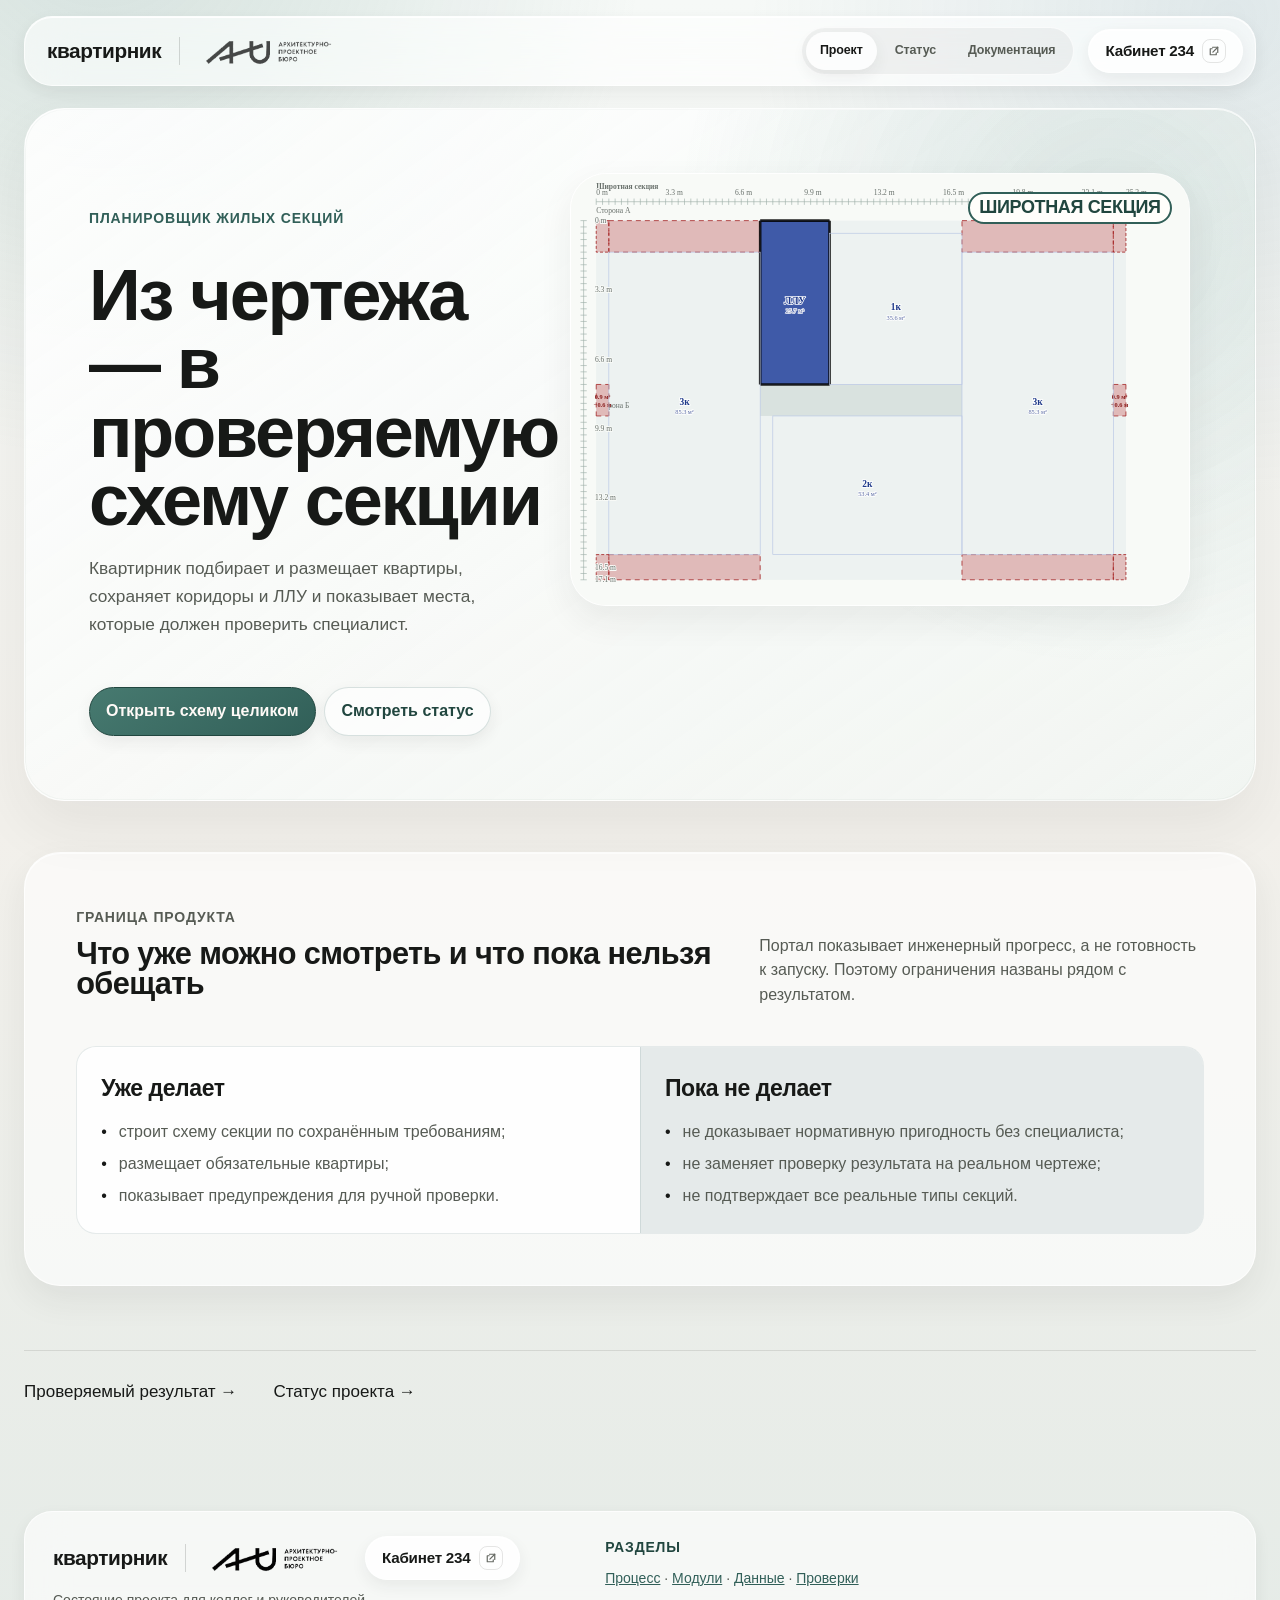
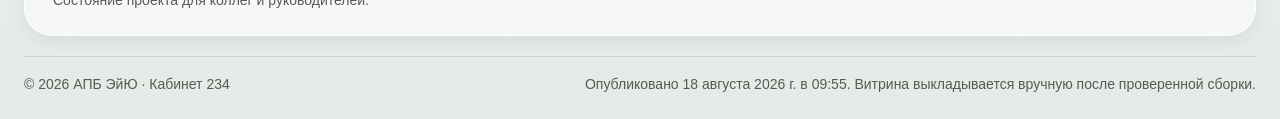
==== commit 08a72dd8: "публикация: главная о продукте, кухня на страницах, где ей место" ====
--- a/index.html
+++ b/index.html
@@ -16,9 +16,8 @@
   <link rel="apple-touch-icon" sizes="180x180" href="program-flow/branding/kvartirnik-icon-180.png?v=liquid-glass-1">
   <link rel="canonical" href="https://kvartirnik-au.ru/">
   <link rel="preload" as="image" href="program-flow/output/llt-simple.preview.svg" type="image/svg+xml" fetchpriority="high">
-  <link rel="stylesheet" href="program-flow/index-html.b17afdd39625.css">
+  <link rel="stylesheet" href="program-flow/index-html.bdb534bc0af3.css">
   <script type="module" src="program-flow/nav-menu.js"></script>
-  <script type="module" src="program-flow/manager-overview.js"></script>
 </head>
 <body>
   <a class="skip-link" href="#mainContent">Перейти к содержанию</a>
@@ -48,17 +47,12 @@
     </div>
   </header>
 
-  <main id="mainContent" tabindex="-1" data-accent-system="editorial-marker" data-manager-overview data-overview-source="data/overview.json" data-deployment-source="data/deployment.json" data-load-state="fallback" data-public-number-scope data-public-number-date="#managerUpdated">
+  <main id="mainContent" tabindex="-1" data-accent-system="editorial-marker">
     <section class="wrap manager-hero" data-visual-kind="manager-summary">
       <div class="manager-hero__copy">
         <p class="eyebrow">Планировщик жилых секций</p>
         <h1>Из чертежа — в проверяемую схему секции</h1>
         <p class="lead">Квартирник подбирает и размещает квартиры, сохраняет коридоры и ЛЛУ и показывает места, которые должен проверить специалист.</p>
-        <div class="stage-note" aria-label="Текущая стадия проекта">
-          <span>Сейчас</span>
-          <strong id="managerStage">Собираю секцию в интерактивном CAD-редакторе</strong>
-          <p id="managerStageSummary">Редактор уже учитывает контур секции, коридор, входы и ЛЛУ. Сейчас проверяю ячеечную раскладку и перестроение рядов при перемещении ЛЛУ.</p>
-        </div>
         <div class="landing-cta">
           <!-- Первый экран показывает работающий результат, поэтому основная кнопка ведёт
                к нему, а не к рассказу о пути к нему. -->
@@ -72,86 +66,17 @@
         <div class="result-proof__frame">
           <div class="result-proof__canvas">
           <img id="evidenceImage" src="program-flow/output/llt-simple.preview.svg" width="980" height="684" decoding="async" fetchpriority="high" alt="Схема широтной секции, построенная программой: однокомнатная квартира сверху, двухкомнатная снизу, две трёхкомнатные по прямым участкам, коридор и лифтово-лестничный узел между ними, с размерами и отметками ручной проверки." aria-describedby="resultAnnotations resultCaption">
-            <ol class="result-proof__annotations" id="resultAnnotations" aria-label="Что показано на схеме"><li data-callout="apartments" title="Обязательные одно- и двухкомнатная квартиры стоят на своих сторонах, к ним добавлены две трёхкомнатные."><span>1</span><strong>Квартиры размещены</strong></li><li data-callout="core" title="Лифтово-лестничный узел и проходы остаются отдельными зонами и не заняты квартирами."><span>2</span><strong>ЛЛУ и коридор сохранены</strong></li><li data-callout="review" title="Три замечания: одно о составе и два о площади. Нормативы автоматически не проверялись."><span>3</span><strong>Есть ручная проверка</strong></li></ol>
+            <ol class="result-proof__annotations" id="resultAnnotations" aria-label="Что показано на схеме"><li data-callout="apartments" title="Обязательные одно- и двухкомнатная квартиры стоят на своих сторонах, к ним добавлены две трёхкомнатные."><strong>Квартиры размещены</strong></li><li data-callout="core" title="Лифтово-лестничный узел и проходы остаются отдельными зонами и не заняты квартирами."><strong>ЛЛУ и коридор сохранены</strong></li><li data-callout="review" title="Три замечания: одно о составе и два о площади. Нормативы автоматически не проверялись."><strong>Есть ручная проверка</strong></li></ol>
           </div>
           <span class="result-proof__label">Широтная секция</span>
         </div>
-        <figcaption id="resultCaption"><strong>Это один канонический результат.</strong> Он показывает, что программа строит схему по требованиям, но ещё не заменяет проверку специалиста.</figcaption>
+        <figcaption id="resultCaption"><strong>Это канонический результат.</strong> Он показывает, что программа строит схему по требованиям, но ещё не заменяет проверку специалиста.</figcaption>
       </figure>
 
-      <div class="manager-snapshot" aria-label="Краткое состояние проекта">
-        <article data-signal="now"><span>Сейчас</span><strong id="managerCurrentTitle">Проверяю ячеечную раскладку и перемещение ЛЛУ</strong><small id="managerFactDone" hidden>Готово 1 из 9 направлений · в работе: 2</small></article>
-        <article data-signal="next"><span>Следом</span><strong id="managerFactNext">Несколько сравнимых вариантов секции вокруг ЛЛУ</strong></article>
-        <article data-signal="risk"><span>Риск</span><strong id="managerFactRisk">Ячеечная раскладка не зафиксирована: возможны пересечения и отрыв ЛЛУ от коридора.</strong></article>
-        <article data-signal="date"><span>Срез проекта</span><strong><time id="managerUpdated" datetime="2026-08-11">11 августа 2026 г.</time></strong></article>
-      </div>
-    </section>
-
-    <section class="wrap landing-work" aria-labelledby="changesTitle">
-      <div class="landing-work__copy">
-        <p class="eyebrow">Последнее изменение</p>
-        <h2 id="changesTitle">Объединяем данные из исходного чертежа</h2>
-        <p>Собираем единый набор данных: план, подбор квартир, коридоры и ЛЛУ. После объединения проверяем целостность и готовим схему для финальной проверки специалистом.</p>
-        <a class="manager-text-link" href="program-flow/roadmap.html#история">Открыть полную историю работы&nbsp;→</a>
-      </div>
-      <aside class="landing-work__next" aria-labelledby="nextWorkTitle">
-        <h2 id="nextWorkTitle">Что дальше</h2>
-        <p>Завершим объединение, проведём проверку и выпустим результат: один проект от чертежа до готовой схемы.</p>
-      </aside>
     </section>
 
 
-    <section class="wrap evidence-section" aria-labelledby="evidenceTitle">
-      <div class="section-head manager-heading manager-heading--split">
-        <div><p class="eyebrow">Проверяемый кейс</p>
-        <h2 id="evidenceTitle">Что именно подтверждает этот результат</h2></div>
-        <p>Числа ниже приходят из записи проверки того самого запуска, чья схема стоит выше.</p>
-      </div>
-      <div class="evidence-board" data-accent-panel>
-        <dl class="evidence-facts">
-          <div><dt>Сценарий</dt><dd id="evidenceScenario">LLT-SIMPLE · Широтная секция</dd></div>
-          <div><dt>Исходные требования</dt><dd id="evidenceInput">Обязательно разместить одну однокомнатную и одну двухкомнатную квартиру.</dd></div>
-          <div><dt>Результат</dt><dd id="evidenceResult">2 обязательных + 2 дополнительных = 4 квартиры · 286 м² · обязательных потеряно: 0</dd></div>
-          <div><dt>Замечания</dt><dd id="evidenceWarnings">1 предупреждение · нарушений: 2</dd></div>
-          <div><dt>Доля площади квартир</dt><dd id="evidenceMetric">Доля площади квартир: 66,48% (округлено до 66%) = 286,49 м² квартир / 430,92 м² всей секции × 100</dd></div>
-        </dl>
-        <div hidden aria-hidden="true">
-          <span id="evidenceApartmentCount">4</span>
-          <span id="evidenceArea">286</span>
-          <span id="evidenceRequiredLost">0</span>
-          <span id="routeRequirements">1к + 2к</span>
-          <span id="routePlacement">4 квартир · 4 рядов</span>
-          <span id="routeChecks">1 предупреждение · нарушений: 2</span>
-        </div>
-        <div class="evidence-split">
-          <article><span>Подтверждено автоматически</span>
-          <p id="evidenceAutomatic">3 из 3 машинных проверок пройдено</p></article>
-          <article><span>Проверяет специалист</span>
-          <p id="evidenceManual">Специалист проверяет свободные зоны, нормативы и соответствие реальному чертежу.</p></article>
-          <p class="evidence-status">Свежесть доказательства:
-          <strong id="evidenceFreshness" data-state="stale">устарело относительно версии приложения</strong></p>
-          <ol class="evidence-warning-groups" id="evidenceWarningGroups"><li data-state="warning"><details><summary><strong>Состав: 1 предупреждение</strong></summary><span>Желательные типы квартир не помещаются на выбранной стороне без переполнения.</span><ul><li><strong>Не помещается без переполнения выбранной стороны.</strong><span>Желательное требование: 4-комн. не помещается без переполнения выбранной стороны.</span></li></ul></details></li><li data-state="failed"><details><summary><strong>Площадь: 2 нарушения</strong></summary><span>Для указанных типов не нашлось размещённой квартиры в заданном диапазоне площади.</span><ul><li><strong>Нет размещённой квартиры в заданном диапазоне площади.</strong><span>1-комн.: нет поставленной квартиры в заданном диапазоне площади.</span></li><li><strong>Нет размещённой квартиры в заданном диапазоне площади.</strong><span>2-комн.: нет поставленной квартиры в заданном диапазоне площади.</span></li></ul></details></li><li data-state="not-checked"><strong>Нормативы: не проверялись</strong></li><li data-state="passed"><strong>Геометрия: 0 критических нарушений</strong></li></ol>
-          <p class="evidence-links">
-            <a id="evidenceInputLink" href="program-flow/output/llt-simple.input.json">исходное задание</a>
-            · <a id="evidenceResultSource" href="program-flow/output/llt-simple.manifest.json">запись проверки CS3-90</a>
-            · <a id="evidenceManifestLink" href="program-flow/output/llt-simple.manifest.json">протокол JSON</a>
-            · <a id="evidenceResultLink" href="program-flow/output/llt-simple.svg">схема SVG</a>
-            · сформирован: <span id="evidenceResultGeneratedAt">17 августа 2026 г. в 16:41</span>
-            · <span id="evidenceResultFreshness" data-state="stale">устарело относительно версии приложения</span>
-            · время расчёта: <span id="evidenceDuration">130 мс</span>
-            · рассмотрено вариантов: <span id="evidenceVariantCount">4</span></p>
-        <details class="technical-details technical-details--compact evidence-technical" data-technical-copy>
-          <summary>Протокол запуска</summary>
-          <dl>
-            <div><dt>Версия расчёта</dt><dd id="evidenceProducedBy" title="не публикуется">не публикуется</dd></div>
-            <div><dt>Запуск сформирован</dt><dd id="evidenceGeneratedAt">17 августа 2026 г. в 16:41</dd></div>
-            <div><dt>Возраст доказательства</dt><dd id="evidenceAge">меньше часа на момент сборки 17 августа 2026 г.</dd></div>
-            <div><dt>Hash исходных данных</dt><dd><code id="evidenceInputHash">eb2387bc77ff</code></dd></div>
-          </dl>
-        </details>
-        </div>
-      </div>
-    </section>
+
     <section class="wrap product-boundary" id="продукт" aria-labelledby="productTitle">
       <div class="section-head manager-heading manager-heading--split">
         <div><p class="eyebrow">Граница продукта</p><h2 id="productTitle">Что уже можно смотреть и что пока нельзя обещать</h2></div>
@@ -163,21 +88,14 @@
       </div>
     </section>
 
-    <section class="wrap compact-plan" aria-labelledby="planTitle">
-      <div class="section-head manager-heading manager-heading--split">
-        <div><p class="eyebrow">Дальше</p><h2 id="planTitle">Три ближайшие вехи</h2></div>
-        <p>Полные зависимости и критерии остаются на странице статуса, здесь только ближайший маршрут.</p>
-      </div>
-      <div class="manager-milestones" id="managerMilestones" aria-label="Ключевые даты общего плана">
-        <span data-milestone-kind="prototype"><b>Декабрь 2026</b>Прототип расчёта и схемы на подготовленных данных</span>
-        <span data-milestone-kind="testing"><b>Февраль 2027</b>Начинаются проверки с коллегами</span>
-        <span data-milestone-kind="release"><b>Июнь 2027</b>Запуск рабочей версии</span>
-      </div>
-    </section>
 
-    <div id="managerChanges" hidden aria-hidden="true"><article><time datetime="2026-08-07">7 августа 2026 г.</time><h3>Редактор секции размещает квартиры с учётом ограничений</h3><details class="change-technical" data-technical-copy><summary>Техническая запись</summary><dl><div><dt>Что изменилось</dt><dd>Пользователь может собирать допустимый черновик секции и видеть причины недопустимого размещения до передачи задания на построение чертежа.</dd></div><div><dt>На чём основано</dt><dd>Интерактивная доска, данные квартир, ЛЛУ, коридор и ограничения внешнего контура секции.</dd></div></dl></details></article><article><time datetime="2026-08-06">6 августа 2026 г.</time><h3>Локальное CAD-планирование учитывает ограничения секции</h3><details class="change-technical" data-technical-copy><summary>Техническая запись</summary><dl><div><dt>Что изменилось</dt><dd>Недопустимые положения видны до применения, а собранный чертёж и сведения о его выпуске проходят согласованные проверки.</dd></div><div><dt>На чём основано</dt><dd>Редактор локальной секции, геометрические ограничения, автоматическая сборка чертежа и публичные сведения о версии.</dd></div></dl></details></article><article><time datetime="2026-08-05">5 августа 2026 г.</time><h3>Добавлена локальная модель планирования по CAD-чертежу</h3><details class="change-technical" data-technical-copy><summary>Техническая запись</summary><dl><div><dt>Что изменилось</dt><dd>Секция собирается из проверяемой геометрии чертежа и может быть показана в локальном просмотре вместе с исходными сведениями.</dd></div><div><dt>На чём основано</dt><dd>Исходные CAD-файлы, модель квартир, правила размещения и локальный просмотр секции.</dd></div></dl></details></article></div>
 
-    <p class="wrap manager-load-note" id="managerLoadNote" role="status">Свежие данные ещё загружаются. Пока показана последняя сохранённая версия.</p>
+
+
+    <nav class="wrap landing-routes" aria-label="Куда дальше">
+      <a href="program-flow/checks.html#evidenceTitle">Проверяемый результат&nbsp;→</a>
+      <a href="program-flow/roadmap.html#сейчас">Статус проекта&nbsp;→</a>
+    </nav>
   </main>
 
   <footer>
@@ -199,25 +117,11 @@
         <span class="micro">Разделы</span>
         <p><a href="program-flow/process.html">Процесс</a> · <a href="program-flow/teams.html">Модули</a> · <a href="program-flow/data.html">Данные</a> · <a href="program-flow/checks.html">Проверки</a></p>
       </div>
-      <div class="footer-publication" data-public-number-scope data-public-number-date="#portalBuildGeneratedAt">
-        <span class="micro">Публикация</span>
-        <details class="technical-details technical-details--compact" data-technical-copy>
-          <summary>Версия витрины и приложения</summary>
-          <dl>
-            <div><dt>Исходник портала</dt><dd id="portalBuildCommit" title="publication-20260817141228">publication-20260817141228</dd></div>
-            <div><dt>Портал собран</dt><dd id="portalBuildGeneratedAt">17 августа 2026 г. в 17:12</dd></div>
-            <div><dt>Портал опубликован</dt><dd id="portalBuildPublishedAt">17 августа 2026 г. в 17:12</dd></div>
-            <div><dt>Режим портала</dt><dd id="portalBuildMode">публикационная сборка</dd></div>
-            <div><dt>Версия приложения</dt><dd id="applicationCommit" title="publication-20260817141228">publication-20260817141228</dd></div>
-            <div><dt>Проверка приложения</dt><dd id="applicationRelease">не запускалась в этой сборке</dd></div>
-            <div><dt>Приложение проверено</dt><dd id="applicationCheckedAt">проверка не запускалась</dd></div>
-          </dl>
-        </details>
-      </div>
+      
     </div>
     <div class="wrap manager-footer__legal">
       <span>© 2026 АПБ ЭйЮ · Кабинет 234</span>
-      <span>Опубликовано 17 августа 2026 г. в 17:12. Витрина выкладывается вручную после проверенной сборки.</span>
+      <span>Опубликовано 18 августа 2026 г. в 09:55. Витрина выкладывается вручную после проверенной сборки.</span>
     </div>
   </footer>
 </body>
--- a/program-flow/index-html.bdb534bc0af3.css
+++ b/program-flow/index-html.bdb534bc0af3.css
@@ -0,0 +1,2884 @@
+/* ==========================================================================
+   Квартирник — карта платформы: оболочка, навигация, общие блоки страниц.
+
+   Фундамента здесь больше нет. До этой версии файл открывался собственным
+   :root на 35 имён — своя палитра, своя типографическая кривая, свои радиусы
+   и свой шаг сетки. Ровно те же 35 имён объявлял слой псевдонимов
+   kvartirnik-cabinet-aliases.css, который подключается последним, поэтому
+   побеждал он, а этот блок оставался тенью: живой на вид, мёртвый по
+   действию. Пока таких блоков было пять в пяти файлах, согласованность
+   страниц держалась на порядке подключения, а не на договорённости.
+
+   Значения приходят из дизайн-системы через слой псевдонимов. Нужен новый
+   цвет, кегль или радиус — он заводится там, а не здесь.
+   ========================================================================== */
+
+body {
+  margin: 0;
+  font-size: 1rem;
+  line-height: 1.55;
+  -webkit-font-smoothing: antialiased;
+  font-optical-sizing: auto;
+  overflow-x: hidden;
+}
+
+img { max-width: 100%; }
+a { color: inherit; }
+h1, h2, h3, h4, p, figure, ul, ol, dl { margin: 0; }
+ul { padding: 0; list-style: none; }
+
+:focus-visible { outline: 2px solid var(--ink); outline-offset: 3px; border-radius: 2px; }
+
+.skip-link {
+  position: fixed;
+  z-index: 100;
+  top: 0.75rem;
+  left: 0.75rem;
+  min-height: 44px;
+  padding: 0.65rem 1rem;
+  transform: translateY(-180%);
+  border-radius: var(--r-sm);
+  color: var(--panel-ink);
+  background: var(--panel);
+  font-weight: 650;
+}
+.skip-link:focus { transform: translateY(0); }
+
+.visually-hidden {
+  position: absolute;
+  width: 1px; height: 1px;
+  padding: 0; margin: -1px;
+  overflow: hidden;
+  clip: rect(0 0 0 0);
+  white-space: nowrap;
+  border: 0;
+}
+
+.wrap {
+  width: 100%;
+  max-width: 1240px;
+  margin-inline: auto;
+  padding-inline: var(--page);
+}
+main.wrap { display: block; padding-bottom: var(--section); }
+main.wrap > section,
+main.wrap > .roadmap-progress,
+main.wrap > .roadmap-filter { margin-top: var(--section); }
+main.wrap > section:first-child { margin-top: clamp(2.5rem, 5vw, 4.5rem); }
+
+/* ---- Типографические примитивы ---- */
+.badge {
+  display: inline-flex;
+  align-items: center;
+  gap: 0.5em;
+  padding: 5px 11px;
+  border-radius: var(--r-sm);
+  background: var(--fill);
+  font-family: var(--sans);
+  font-size: var(--fs-micro);
+  font-weight: 500;
+  letter-spacing: 0.02em;
+  text-transform: none;
+  color: var(--muted);
+}
+.eyebrow {
+  display: inline-flex;
+  width: fit-content;
+  margin: 0 0 0.65rem;
+  padding: 5px 11px;
+  border-radius: var(--r-sm);
+  color: var(--muted);
+  background: var(--fill);
+  font-family: var(--sans);
+  font-size: var(--fs-micro);
+  font-weight: 500;
+  letter-spacing: 0.02em;
+  text-transform: none;
+}
+.lead {
+  color: var(--muted);
+  font-size: clamp(1.02rem, 1.35vw, 1.22rem);
+  line-height: 1.55;
+  max-width: 68ch;
+}
+.muted { color: var(--muted); }
+/* Единственный владелец подписи об источнике чисел. Её кегль и цвет
+   объявлялись в трёх файлах подряд, последний из которых был темой панелей. */
+.number-provenance {
+  max-width: 80ch;
+  color: var(--muted);
+  font-family: var(--sans);
+  font-size: var(--ds-text-label);
+  line-height: var(--ds-line-height-body);
+}
+.number-provenance code { font-size: 1em; }
+
+h1 {
+  font-size: var(--fs-display);
+  font-weight: 600;
+  line-height: 1.04;
+  letter-spacing: var(--track-display);
+  text-transform: none;
+  text-wrap: pretty;
+}
+h2 { font-size: var(--fs-h2); font-weight: 650; letter-spacing: -0.01em; }
+h3 { font-size: var(--fs-h3); font-weight: 650; }
+code { font-family: var(--sans); }
+
+.section-head { max-width: 70ch; margin-bottom: clamp(1.5rem, 3vw, 2.4rem); }
+.section-head h2 { margin-bottom: 0.5rem; }
+.section-head p { color: var(--muted); }
+.page-head { max-width: 74ch; }
+.page-head .badge { margin-bottom: 1rem; }
+.page-head h1 { margin-bottom: 1rem; }
+
+/* ==========================================================================
+   Топбар / навигация
+   ========================================================================== */
+.topbar {
+  position: sticky;
+  top: 0;
+  z-index: 20;
+  background: rgba(255, 255, 255, 0.92);
+  backdrop-filter: blur(8px);
+  border-bottom: 1px solid var(--hairline);
+}
+.topbar .nav {
+  display: flex;
+  align-items: center;
+  gap: 1.25rem;
+  min-height: 60px;
+  padding-block: 0;
+}
+.brand {
+  display: inline-flex;
+  align-items: center;
+  gap: 0.55rem;
+  text-decoration: none;
+  color: var(--ink);
+  font-weight: 700;
+  letter-spacing: var(--track-display);
+  white-space: nowrap;
+}
+.brand-logo { font-size: 1.02rem; }
+.brand-logo span { font-weight: 700; letter-spacing: var(--track-display); color: var(--ink); }
+
+.links {
+  display: flex;
+  flex-wrap: wrap;
+  align-items: center;
+  gap: 0.2rem 1.3rem;
+  margin-left: auto;
+}
+.links > a {
+  display: inline-flex;
+  align-items: center;
+  min-height: 44px;
+  text-decoration: none;
+  color: var(--ink);
+  font-size: 0.94rem;
+  padding: 0;
+  border-bottom: 1px solid transparent;
+  transition: color var(--fast) var(--ease), border-color var(--fast) var(--ease);
+}
+.links > a:hover { color: var(--muted); }
+.links > a[aria-current] { border-color: var(--ink); }
+.nav-dropdown a[aria-current] { color: var(--ink); background: var(--fill-deep); font-weight: 650; }
+
+.site-menu { margin-left: auto; }
+.site-menu > summary {
+  display: none;
+  list-style: none;
+}
+.site-menu > summary::-webkit-details-marker { display: none; }
+.nav-trigger {
+  cursor: pointer;
+  font-size: 0.94rem;
+  padding: 5px 0;
+  list-style: none;
+  user-select: none;
+}
+.nav-trigger::-webkit-details-marker { display: none; }
+.nav-trigger::after { content: " ▾"; color: var(--muted); font-size: 0.7em; transition: transform var(--fast) var(--ease); }
+.nav-menu[open] .nav-trigger::after { display: inline-block; transform: rotate(180deg); }
+.nav-trigger.is-active { border-bottom: 1px solid var(--ink); }
+.nav-menu { position: relative; }
+.nav-dropdown {
+  position: absolute;
+  top: calc(100% + 8px);
+  left: 0;
+  min-width: 190px;
+  display: grid;
+  padding: 6px;
+  border: 1px solid var(--hairline);
+  border-radius: var(--r-md);
+  background: var(--paper);
+  box-shadow: 0 18px 40px rgba(26, 27, 29, 0.12);
+  z-index: 5;
+}
+.nav-dropdown a {
+  align-items: center;
+  display: flex;
+  min-height: 44px;
+  text-decoration: none;
+  color: var(--ink);
+  font-size: 0.875rem;
+  padding: 8px 10px;
+  border-radius: var(--r-sm);
+  transition: background var(--fast) var(--ease);
+}
+.nav-dropdown a:hover { background: var(--fill); }
+.nav-dropdown--right { right: 0; left: auto; }
+
+/* ==========================================================================
+   Hero-варианты
+   ========================================================================== */
+.process-intro,
+.hero-explain {
+  display: grid;
+  grid-template-columns: minmax(0, 1.05fr) minmax(0, 0.95fr);
+  gap: clamp(1.5rem, 4vw, 3.5rem);
+  align-items: center;
+}
+.process-copy .badge,
+.hero-copy .badge { margin-bottom: 1rem; }
+.process-copy h1,
+.hero-copy h1 { margin-bottom: 1rem; }
+
+.process-visual,
+.plan-figure {
+  margin: 0;
+  border-radius: var(--r-md);
+  background: var(--fill);
+  padding: clamp(0.9rem, 2vw, 1.5rem);
+}
+.process-visual img,
+.plan-figure img { display: block; width: 100%; height: auto; border-radius: var(--r-sm); background: var(--paper); }
+.process-visual figcaption,
+.plan-figure figcaption {
+  margin-top: 0.75rem;
+  font-family: var(--sans);
+  font-size: var(--fs-micro);
+  letter-spacing: 0.04em;
+  color: var(--muted);
+}
+.worked-plan { background: var(--fill); }
+
+/* Payoff (index) */
+.payoff {
+  display: flex;
+  flex-wrap: wrap;
+  align-items: stretch;
+  gap: 0.75rem;
+  margin-top: 1.6rem;
+}
+.payoff-item {
+  flex: 1 1 200px;
+  display: grid;
+  gap: 0.25rem;
+  padding: 0.9rem 1rem;
+  border-radius: var(--r-md);
+  background: var(--fill);
+}
+.payoff-item b { font-size: 1rem; }
+.payoff-item span { color: var(--muted); font-size: 0.875rem; }
+.payoff-win { background: var(--panel); color: var(--panel-ink); }
+.payoff-win span { color: rgba(245, 246, 244, 0.62); }
+.payoff-arrow { align-self: center; color: var(--ink-soft); font-size: 1.25rem; }
+
+/* CTA (index) */
+.landing-cta { display: flex; flex-wrap: wrap; gap: 0.55rem; margin-top: 1.7rem; }
+.cta-primary, .cta-ghost {
+  display: inline-flex;
+  align-items: center;
+  gap: 0.5em;
+  min-height: 50px;
+  padding: 0 1.5rem;
+  border-radius: var(--r-sm);
+  font-weight: 550;
+  text-decoration: none;
+  transition: background var(--fast) var(--ease);
+}
+.cta-primary { background: var(--acid); color: var(--ink); }
+.cta-primary:hover { background: #b9ea1f; }
+.cta-ghost { background: var(--fill); color: var(--ink); }
+.cta-ghost:hover { background: var(--fill-deep); }
+
+/* ==========================================================================
+   Общие блоки: плашки, callout, легенда, следующий/предыдущий
+   ========================================================================== */
+.example, .project-brief {
+  display: grid;
+  gap: 0.5rem;
+  padding: clamp(1rem, 2vw, 1.5rem);
+  border-radius: var(--r-md);
+  background: var(--fill);
+}
+.example p, .project-brief p { color: var(--ink); }
+.example b, .project-brief b { color: var(--ink); }
+.honest, .limit-note, .source-note, .filter-hint {
+  color: var(--muted);
+  font-size: 0.875rem;
+  line-height: 1.55;
+}
+.limit-note { margin-top: 1.25rem; }
+.source-note { margin-bottom: 1.25rem; }
+
+.plan-legend {
+  display: grid;
+  gap: 0.4rem 1.5rem;
+  padding: clamp(1rem, 2vw, 1.35rem) clamp(1rem, 2vw, 1.5rem);
+  border-radius: var(--r-md);
+  background: var(--fill);
+}
+.plan-legend b { grid-column: 1 / -1; }
+.plan-legend ul { display: grid; gap: 0.45rem; }
+.plan-legend li {
+  display: flex;
+  align-items: center;
+  gap: 0.6rem;
+  color: var(--muted);
+  font-size: 0.875rem;
+  cursor: default;
+  border-radius: var(--r-sm);
+  transition: color var(--fast) var(--ease);
+}
+.plan-legend li.is-cued { color: var(--ink); }
+.sw { width: 14px; height: 14px; flex: 0 0 auto; border-radius: 3px; background: var(--ink-soft); }
+.sw-apt { background: #4e84a6; }
+.sw-llu { background: #6576ad; }
+.sw-corr { background: #a36d1c; }
+.sw-gap { background: var(--danger); }
+.sw-ruler { background: var(--ink); }
+
+.next {
+  display: flex;
+  flex-wrap: wrap;
+  justify-content: space-between;
+  gap: 0.75rem 1.5rem;
+  margin-top: var(--section);
+  padding-top: 1.3rem;
+  border-top: 1px solid var(--hairline);
+}
+.next a {
+  font-family: var(--sans);
+  font-size: 0.875rem;
+  font-weight: 650;
+  letter-spacing: 0;
+  text-decoration: none;
+  color: var(--ink);
+  padding: 6px 0;
+}
+.next a:hover { color: var(--muted); }
+
+/* ==========================================================================
+   Футер
+   ========================================================================== */
+footer {
+  border-top: 1px solid var(--hairline);
+  padding-block: clamp(1.6rem, 3vw, 2.4rem);
+}
+footer .wrap { color: var(--muted); font-size: 0.875rem; line-height: 1.6; }
+footer a { color: var(--ink); }
+footer code { font-family: var(--sans); font-size: 0.8125rem; background: var(--fill); padding: 1px 5px; border-radius: 3px; }
+
+/* ==========================================================================
+   Responsive
+   ========================================================================== */
+@media (max-width: 960px) {
+  .topbar .nav { align-items: center; min-height: 64px; }
+  .site-menu { position: relative; }
+  .site-menu > summary {
+    display: inline-flex;
+    align-items: center;
+    min-height: 44px;
+    padding: 0 0.8rem;
+    cursor: pointer;
+    border: 1px solid var(--hairline);
+    border-radius: var(--r-sm);
+    font-weight: 650;
+  }
+  .site-menu > summary::after { margin-left: 0.5rem; content: "+"; }
+  .site-menu[open] > summary::after { content: "−"; }
+  .site-menu .links {
+    position: absolute;
+    max-height: calc(100vh - 6rem);
+    overflow-y: auto;
+    overscroll-behavior: contain;
+    top: calc(100% + 0.5rem);
+    right: 0;
+    display: grid;
+    width: min(22rem, calc(100vw - 2 * var(--page)));
+    padding: 0.55rem;
+    border: 1px solid var(--hairline);
+    border-radius: var(--r-md);
+    background: var(--paper);
+    box-shadow: 0 18px 40px rgba(26, 27, 29, 0.12);
+  }
+  .site-menu .links > a { padding-inline: 0.8rem; border-bottom: 0; border-radius: var(--r-sm); }
+  .site-menu .links > a:hover { background: var(--fill); }
+  .site-menu .links .nav-menu { display: grid; }
+  .site-menu .links .nav-trigger { display: flex; align-items: center; min-height: 44px; padding: 0 0.8rem; border-radius: var(--r-sm); }
+  .site-menu .links .nav-trigger:hover { background: var(--fill); }
+  .site-menu .links .nav-dropdown { position: static; min-width: 0; padding: 0 0 0.3rem 1.2rem; border: 0; border-radius: 0; box-shadow: none; }
+  .process-intro, .hero-explain { grid-template-columns: minmax(0, 1fr); }
+}
+@media (max-width: 640px) {
+  .topbar .nav { padding-block: 0.55rem; }
+  .step-row { grid-template-columns: minmax(0, 1fr); }
+  .payoff { flex-direction: column; }
+  .payoff-arrow { transform: rotate(90deg); }
+  .landing-cta a { width: 100%; justify-content: center; }
+}
+
+@media (prefers-reduced-motion: reduce) {
+  *, *::before, *::after {
+    animation-duration: 0.01ms !important;
+    transition-duration: 0.01ms !important;
+    scroll-behavior: auto !important;
+  }
+}
+
+/* ==========================================================================
+   Квартирник — карта платформы. Бренд-акценты (Digital Studio Monochrome).
+   Основной вид задан в styles.css; здесь — мелкие фирменные детали.
+   ========================================================================== */
+
+::selection { background: var(--acid); color: var(--ink); }
+
+.brand-logo { display: inline-flex; align-items: center; }
+
+/* Тонкая кислотная планка под топбаром — единственный цветовой акцент шапки. */
+.topbar { box-shadow: inset 0 -1px 0 var(--hairline); }
+
+/* Единый спокойный слой для внутренних имён, файлов и команд.
+   Цвет помогает найти технический блок, но смысл всегда написан словами. */
+.technical-details {
+  --technical-bg: var(--surface-card);
+  --technical-fg: var(--teal);
+  margin-top: 1rem;
+  padding: var(--space-card);
+  border: 1px solid var(--hairline);
+  border-radius: var(--radius-card);
+  background: var(--technical-bg);
+  box-shadow: var(--shadow-card);
+}
+
+.technical-details[hidden] { display: none; }
+
+.technical-details > summary {
+  display: flex;
+  gap: 0.75rem;
+  align-items: center;
+  justify-content: space-between;
+  min-height: 2rem;
+  cursor: pointer;
+  list-style: none;
+  color: var(--technical-fg);
+  font-size: 0.875rem;
+  font-weight: 700;
+}
+
+.technical-details > summary::-webkit-details-marker { display: none; }
+.technical-details > summary::after { content: "+"; color: var(--technical-fg); font: 700 1rem var(--sans); }
+.technical-details[open] > summary::after { content: "−"; }
+.technical-details > summary:hover { color: var(--ink); }
+.technical-details > summary:focus-visible { border-radius: 1px; }
+
+.technical-details dl {
+  display: grid;
+  grid-template-columns: minmax(11rem, 0.55fr) minmax(0, 1fr);
+  gap: 0.65rem 1rem;
+  margin: 0.85rem 0 0;
+  padding-top: 0.85rem;
+  border-top: 1px solid color-mix(in srgb, var(--technical-fg) 25%, transparent);
+}
+
+.technical-details dt { color: var(--muted); }
+.technical-details dd { min-width: 0; margin: 0; }
+
+.technical-details p,
+.technical-details .check-cmds {
+  margin-top: 0.75rem;
+  padding-top: 0.75rem;
+  border-top: 1px solid color-mix(in srgb, var(--technical-fg) 25%, transparent);
+}
+
+.technical-details code {
+  display: inline-block;
+  max-width: 100%;
+  margin: 0;
+  padding: 3px 7px;
+  overflow-wrap: anywhere;
+  border-radius: var(--r-sm);
+  color: var(--ink);
+  background: rgba(255, 255, 255, 0.72);
+  font-size: 0.875rem;
+  white-space: normal;
+}
+
+/* A rule, not a box: reset all four sides before restoring the top hairline. */
+.technical-details--compact {
+  margin-top: 0.25rem;
+  padding: 0.65rem 0 0;
+  border: 0;
+  border-top: 1px solid var(--hairline);
+  border-radius: 0;
+  background: transparent;
+  box-shadow: none;
+}
+
+.technical-details--compact > summary {
+  width: max-content;
+  max-width: 100%;
+  min-height: 1.75rem;
+  justify-content: flex-start;
+  padding: 0.2rem 0.45rem;
+  border-radius: var(--r-sm);
+  background: var(--technical-bg);
+  font-size: 0.8125rem;
+}
+
+.technical-details--compact p,
+.technical-details--compact .check-cmds {
+  margin-top: 0.55rem;
+  padding-top: 0;
+  border-top: 0;
+}
+.technical-details--compact p { color: var(--ink); font-size: 0.875rem; line-height: 1.65; }
+.check .technical-details { align-self: end; }
+.check .technical-details .check-cmds { gap: 0.45rem; }
+.quiz .technical-details { margin-top: 0.8rem; }
+
+@media (max-width: 640px) {
+  .technical-details { padding: 0.7rem 0.8rem; }
+  .technical-details dl { grid-template-columns: minmax(0, 1fr); gap: 0.2rem; }
+  .technical-details dd + dt { margin-top: 0.55rem; }
+}
+
+/* Управленческая главная: один доказательный кейс, короткий статус, без декоративных дублей. */
+.manager-hero {
+  display: grid;
+  grid-template-columns: minmax(420px, 0.83fr) minmax(620px, 1.17fr);
+  column-gap: clamp(2rem, 4.8vw, 4.5rem);
+  row-gap: clamp(1.25rem, 2vw, 1.5rem);
+  align-items: start;
+  padding-block: clamp(2rem, 3vw, 2.5rem) clamp(1.75rem, 3vw, 2.25rem);
+}
+
+/* Схема на первом экране стоит выше текста на 2.2rem. Это отношение двух
+   колонок, поэтому его описывает отступ текстовой колонки, а не отрицательный
+   margin у схемы: раньше .result-proof вынимали из потока на -2.2rem, и
+   насколько высоко она окажется, зависело от padding'а первого экрана,
+   который задаёт совсем другой файл. */
+.manager-hero__copy {
+  display: grid;
+  gap: 1rem;
+  justify-items: start;
+  min-width: 0;
+  padding-top: 2.2rem;
+}
+
+/* Роль — display: единственный заголовок витрины, который продаёт продукт.
+   Кривая непрерывна от 36 до 72px, поэтому ступеньки на breakpoint'ах ей не
+   нужны: раньше тот же заголовок переобъявляли семь раз в трёх файлах, и
+   какой размер увидит читатель, решал порядок подключения. */
+.manager-hero h1 {
+  max-width: 10.2ch;
+  font-size: var(--ds-text-display);
+  line-height: var(--ds-line-height-display);
+  letter-spacing: var(--ds-letter-spacing-display);
+}
+.manager-hero .lead {
+  max-width: 43ch;
+  font-size: clamp(1.08rem, 1.32vw, 1.28rem);
+}
+
+.result-proof__label,
+.manager-changes article > span,
+.evidence-split span {
+  color: var(--accent);
+  font: 760 0.8125rem var(--sans);
+  letter-spacing: 0.08em;
+  text-transform: uppercase;
+}
+
+.text-cta {
+  display: inline-flex;
+  align-items: center;
+  min-height: 50px;
+  color: var(--ink);
+  font-weight: 650;
+  text-underline-offset: 4px;
+}
+
+.result-proof {
+  display: grid;
+  gap: 0.8rem;
+  margin: 0;
+}
+.result-proof__frame {
+  position: relative;
+  overflow: hidden;
+  border: 1px solid var(--hairline);
+  border-radius: var(--r-lg);
+  background: var(--paper-strong);
+  box-shadow: var(--shadow-soft);
+}
+
+.result-proof__canvas {
+  position: relative;
+  overflow: hidden;
+}
+
+.result-proof img {
+  display: block;
+  width: 100%;
+  height: auto;
+  max-width: 100%;
+  border: 0;
+  border-radius: 0;
+  background: var(--paper);
+}
+.result-proof__label {
+  position: absolute;
+  top: 1.1rem;
+  right: 1.1rem;
+  padding: 0.22rem 0.58rem;
+  border: 2px solid var(--accent);
+  border-radius: var(--radius-pill);
+  color: var(--accent);
+  background: var(--paper-strong);
+  font-size: 1.125rem;
+  letter-spacing: -0.02em;
+}
+.result-proof figcaption {
+  position: absolute;
+  width: 1px;
+  height: 1px;
+  overflow: hidden;
+  clip: rect(0 0 0 0);
+}
+.result-proof figcaption strong { color: var(--ink); }
+
+.result-proof__annotations { display: none; list-style: none; }
+.result-proof__annotations li {
+  position: absolute;
+  z-index: 2;
+  display: inline-flex;
+  gap: 0.45rem;
+  align-items: center;
+  max-width: 190px;
+  padding: 0.45rem 0.65rem 0.45rem 0.45rem;
+  border-radius: var(--r-sm);
+  color: var(--panel-ink);
+  background: rgba(17, 18, 20, 0.9);
+  font-size: clamp(0.75rem, 0.85vw, 0.8rem);
+  line-height: 1.2;
+}
+.result-proof__annotations li > span {
+  display: grid;
+  flex: 0 0 auto;
+  width: 1.45rem;
+  height: 1.45rem;
+  place-items: center;
+  border-radius: 50%;
+  color: var(--ink);
+  background: var(--acid);
+  font: 700 0.75rem var(--sans);
+}
+.result-proof__annotations [data-callout="apartments"] { top: 40%; left: 2%; }
+.result-proof__annotations [data-callout="core"] { top: 3%; left: 29%; }
+.result-proof__annotations [data-callout="review"] { right: 2%; bottom: 9%; }
+
+.maturity-list {
+  display: grid;
+  grid-template-columns: repeat(3, minmax(0, 1fr));
+  grid-column: 1 / -1;
+  padding: 0;
+  list-style: none;
+}
+.maturity-list li {
+  display: grid;
+  grid-template-columns: auto minmax(0, 1fr);
+  gap: 0.7rem 0.9rem;
+  padding: 1rem;
+  border: 1px solid var(--hairline);
+}
+.maturity-list li + li { border-left: 0; }
+.maturity-list li > span {
+  display: grid;
+  width: 2rem;
+  height: 2rem;
+  place-items: center;
+  border: 1px solid var(--ink-soft);
+  border-radius: 50%;
+  font-weight: 700;
+}
+.maturity-list li[data-state="done"] > span { color: white; border-color: var(--ok); background: var(--ok); }
+.maturity-list li[data-state="doing"] > span { border-color: var(--ink); background: var(--acid); }
+.maturity-list li div { display: grid; gap: 0.3rem; }
+.maturity-list p { color: var(--muted); }
+.maturity-list b { grid-column: 2; color: var(--muted); font-size: var(--fs-micro); }
+
+.evidence-section,
+.product-boundary,
+.manager-section { padding-block: clamp(2rem, 4.5vw, 3.5rem); border-top: 1px solid var(--hairline); }
+
+.landing-work__copy {
+  display: grid;
+  gap: 1rem;
+  max-width: 76ch;
+}
+
+/* Роль — subsection: открывает подраздел страницы. Кегль приходит из общего
+   правила для h2, здесь остаётся только трекинг. */
+.landing-work__copy h2 {
+  letter-spacing: var(--ds-letter-spacing-tighter);
+}
+
+.landing-work__copy p,
+.landing-work__next p { color: var(--ink-soft); }
+
+.landing-work__next {
+  display: grid;
+  gap: 0.85rem;
+  padding: clamp(1.35rem, 2.4vw, 1.8rem);
+  border: 1px solid var(--hairline);
+  border-radius: var(--r-lg);
+  background: var(--paper-strong);
+}
+.manager-heading { max-width: 70ch; }
+.manager-heading .eyebrow { margin-bottom: 0.65rem; }
+.manager-heading--split {
+  max-width: none;
+  display: grid;
+  grid-template-columns: minmax(0, 1fr) minmax(280px, 0.7fr);
+  gap: 1.2rem 3rem;
+  align-items: end;
+}
+.manager-heading--split > p { color: var(--muted); }
+
+.evidence-board {
+  display: grid;
+  grid-template-columns: minmax(0, 1.1fr) minmax(280px, 0.9fr);
+  border: 1px solid var(--hairline);
+}
+.evidence-facts {
+  display: grid;
+  grid-template-columns: repeat(2, minmax(0, 1fr));
+  margin: 0;
+}
+.evidence-facts div,
+.evidence-split article,
+.evidence-links,
+.evidence-technical {
+  display: grid;
+  gap: 0.35rem;
+  min-width: 0;
+  padding: 1rem 1.1rem;
+}
+.evidence-facts div:nth-child(odd) { border-right: 1px solid var(--hairline); }
+.evidence-facts div:nth-child(-n + 2) { border-bottom: 1px solid var(--hairline); }
+.evidence-facts dt { color: var(--muted); font-size: var(--fs-micro); }
+.evidence-facts dd { margin: 0; font-weight: 600; line-height: 1.42; }
+#evidenceInput, #evidenceResult, #evidenceWarnings { font-weight: 500; }
+.evidence-split { display: grid; align-content: start; border-left: 1px solid var(--hairline); }
+.evidence-split article + article,
+.evidence-technical,
+.evidence-links { border-top: 1px solid var(--hairline); }
+.evidence-split p { color: var(--muted); }
+.evidence-status { padding: 0.8rem 1.1rem; border-top: 1px solid var(--hairline); }
+.evidence-status strong { color: var(--accent); }
+.evidence-technical {
+  grid-template-columns: minmax(0, 1fr);
+  min-width: 0;
+  margin: 0;
+  border-left: 0;
+  background: var(--fill);
+}
+.evidence-warning-groups { min-width: 0; padding-left: 1.2rem; }
+.evidence-technical dl { grid-template-columns: minmax(0, 0.65fr) minmax(0, 1fr); }
+.evidence-links { display: flex; flex-wrap: wrap; gap: 0.8rem 1.4rem; background: var(--paper); }
+.evidence-links a,
+.manager-text-link { display: inline-flex; align-items: center; min-height: 44px; font-weight: 650; text-underline-offset: 4px; }
+
+.boundary-grid {
+  display: grid;
+  grid-template-columns: repeat(2, minmax(0, 1fr));
+  border: 1px solid var(--hairline);
+}
+.boundary-grid article { display: grid; gap: 0.8rem; padding: clamp(1rem, 2.4vw, 1.5rem); }
+.boundary-grid article + article { border-left: 1px solid var(--hairline); background: var(--fill); }
+.boundary-grid ul { display: grid; gap: 0.45rem; list-style: none; }
+.boundary-grid li { position: relative; padding-left: 1.1rem; color: var(--muted); }
+.boundary-grid li::before { position: absolute; left: 0; content: "•"; color: var(--ink); }
+
+.manager-changes {
+  display: grid;
+  grid-template-columns: repeat(3, minmax(0, 1fr));
+  gap: 1px;
+  margin-bottom: 1rem;
+  border: 1px solid var(--hairline);
+  background: var(--hairline);
+}
+.manager-changes article {
+  display: grid;
+  gap: 0.55rem;
+  align-content: start;
+  padding: clamp(1rem, 2vw, 1.3rem);
+  background: var(--paper);
+}
+.manager-changes h3 { font-size: 1.125rem; }
+.manager-changes p { color: var(--muted); }
+.manager-footer { display: grid; grid-template-columns: repeat(2, minmax(0, 1fr)); gap: 1.4rem 4rem; }
+.manager-footer > div { display: grid; gap: 0.55rem; }
+
+@media (min-width: 961px) and (max-width: 1120px) {
+  .manager-hero {
+    grid-template-columns: minmax(340px, 0.78fr) minmax(520px, 1.22fr);
+    gap: 24px;
+  }
+  .manager-hero__copy { padding-top: 0; }
+}
+
+@media (max-width: 960px) {
+  .manager-hero,
+  .manager-heading--split,
+  .evidence-board,
+  .boundary-grid,
+  .manager-footer { grid-template-columns: minmax(0, 1fr); }
+  /* В одну колонку схема идёт под текстом, и сдвигать текст не от чего. */
+  .result-proof { max-width: 760px; }
+  .manager-hero__copy { padding-top: 0; }
+  .evidence-split,
+  .boundary-grid article + article { border-top: 1px solid var(--hairline); border-left: 0; }
+}
+
+@media (max-width: 640px) {
+  .manager-hero { padding-top: 2rem; }
+  .maturity-list,
+  .evidence-facts,
+  .manager-changes { grid-template-columns: minmax(0, 1fr); }
+  .maturity-list li + li,
+  .evidence-facts div,
+  .manager-changes article + article { border-top: 1px solid var(--hairline); border-left: 0; border-right: 0; }
+  .result-proof__label { top: 0.75rem; right: 0.75rem; }
+  .result-proof__annotations { display: none; }
+  .result-proof__annotations li { position: static; max-width: none; background: var(--panel); }
+  .evidence-technical dl { grid-template-columns: minmax(0, 1fr); }
+  .evidence-technical :is(dd, a, code) { overflow-wrap: anywhere; }
+}
+
+/* Две ссылки, которыми заканчивается продуктовая главная: чем это проверить и
+   что с проектом. Разметку я добавил, а стили нет, и ссылки выводились подряд
+   одной строкой подчёркнутым текстом вплотную к краю окна. */
+.landing-routes {
+  display: flex;
+  flex-wrap: wrap;
+  gap: clamp(1rem, 3vw, 2.25rem);
+  margin-top: clamp(2.5rem, 6vw, 4rem);
+  padding-top: clamp(1.25rem, 3vw, 1.75rem);
+  border-top: 1px solid var(--hairline);
+}
+
+.landing-routes a {
+  color: var(--ink);
+  font-size: 1.0625rem;
+  text-decoration: none;
+}
+
+.landing-routes a:hover,
+.landing-routes a:focus-visible {
+  text-decoration: underline;
+  text-underline-offset: 0.25em;
+}
+
+@media (max-width: 640px) {
+  .landing-routes {
+    flex-direction: column;
+    gap: 0.85rem;
+  }
+}
+
+/* ==========================================================================
+   Общая система акцентов публичного портала.
+   Кислотный цвет работает как маркер редакторского выделения: фон, рейка
+   или номер. Смысл всегда дублируется текстом, формой либо состоянием.
+   ========================================================================== */
+
+/* Текущий раздел остаётся понятным без цвета: есть подчёркивание и вес текста. */
+.links > a[aria-current],
+.nav-trigger.is-active {
+  border-bottom: 3px solid var(--ink);
+  background: none;
+  box-shadow: inset 0 -5px 0 color-mix(in srgb, var(--acid) 28%, transparent);
+  color: var(--ink);
+  font-weight: 650;
+}
+
+/* Маркер входа на страницу: общий приём для обзора, документации и статуса. */
+[data-accent-system="editorial-marker"] > section:first-of-type :is(.badge, .eyebrow) {
+  border: 1px solid var(--ink);
+  background: var(--acid);
+  color: var(--ink);
+}
+
+/* Короткая рейка связывает заголовки разделов, не превращая их в карточки. */
+[data-accent-system="editorial-marker"] :is(
+  .section-head,
+  .manager-heading,
+  .status-heading,
+  .current-focus__heading
+) {
+  position: relative;
+  padding-top: 1rem;
+}
+
+[data-accent-system="editorial-marker"] :is(
+  .section-head,
+  .manager-heading,
+  .status-heading,
+  .current-focus__heading
+)::before {
+  position: absolute;
+  inset: 0 auto auto 0;
+  width: 2.6rem;
+  height: 4px;
+  background: var(--acid);
+  content: "";
+}
+
+/* Главный доказательный контейнер каждой страницы получает одну верхнюю рейку. */
+[data-accent-panel] {
+  position: relative;
+}
+
+[data-accent-panel]::before {
+  position: absolute;
+  z-index: 1;
+  inset: 0 0 auto;
+  height: 4px;
+  background: var(--acid);
+  content: "";
+  pointer-events: none;
+}
+
+details[data-accent-panel]:not([open])::before {
+  display: none;
+}
+
+/* Числа во всех схемах читаются как один маршрут, а не как случайные
+   подписи. Форма у них та же, что у номера шага в схеме частей: капсула.
+   Радиус 2px с жирной рамкой был третьей формой внутри строки, у которой
+   есть своё скругление, и первым бросался в глаза. */
+[data-accent-system="editorial-marker"] .step-text .step-no,
+[data-accent-system="editorial-marker"] .packet-stack__item > span:first-child,
+[data-accent-system="editorial-marker"] .quality-gate > span:first-child {
+  display: inline-grid;
+  min-width: 2rem;
+  min-height: 1.55rem;
+  place-items: center;
+  border: 0;
+  border-radius: var(--radius-pill);
+  background: var(--accent-soft);
+  color: var(--accent-deep);
+  font-weight: 700;
+}
+
+[data-accent-system="editorial-marker"] .step-text .step-no {
+  width: 30px;
+  height: 30px;
+  border-radius: 50%;
+}
+
+/* Номер шага - подпись, а не отдельная плашка: радиус 2px и жирная рамка
+   делали из неё третью форму внутри карточки, у которой уже есть своё
+   скругление, а рядом стоят капсулы. */
+[data-accent-system="editorial-marker"] .module-node::before {
+  display: inline-grid;
+  min-width: 1.8rem;
+  min-height: 1.45rem;
+  place-items: center;
+  padding-inline: 0.4rem;
+  border: 0;
+  border-radius: var(--radius-pill);
+  background: var(--accent-soft);
+  color: var(--accent-deep);
+  font-weight: 700;
+}
+
+/* Состояния интерактивных блоков сохраняют собственные текстовые индикаторы. */
+[data-accent-system="editorial-marker"] .quiz-buttons button.is-active {
+  border-bottom: 4px solid var(--acid);
+}
+
+[data-accent-system="editorial-marker"] .content-disclosure[open] > summary {
+  border-bottom: 3px solid var(--acid);
+}
+
+[data-accent-system="editorial-marker"] .module-contract[open] > summary {
+  padding-top: 1.15rem;
+}
+
+/* Итоговая ссылка получает акцент только при намеренном наведении или фокусе. */
+[data-accent-system="editorial-marker"] .next a:last-child:hover,
+[data-accent-system="editorial-marker"] .next a:last-child:focus-visible {
+  background:
+    linear-gradient(
+      180deg,
+      transparent 0 60%,
+      color-mix(in srgb, var(--acid) 55%, var(--paper)) 60% 100%
+    );
+  color: var(--ink);
+}
+
+@media (max-width: 640px) {
+  [data-accent-system="editorial-marker"] :is(
+    .section-head,
+    .manager-heading,
+    .status-heading,
+    .current-focus__heading
+  ) {
+    padding-top: 0.85rem;
+  }
+
+  [data-accent-system="editorial-marker"] :is(
+    .section-head,
+    .manager-heading,
+    .status-heading,
+    .current-focus__heading
+  )::before {
+    width: 2.2rem;
+  }
+}
+
+@media (forced-colors: active) {
+  .links > a[aria-current],
+  .nav-trigger.is-active {
+    border: 0;
+    border-bottom: 3px solid CanvasText;
+    background: Canvas;
+    box-shadow: none;
+    color: CanvasText;
+  }
+
+  [data-accent-system="editorial-marker"] > section:first-of-type :is(.badge, .eyebrow) {
+    border: 2px solid CanvasText;
+    background: Canvas;
+    color: CanvasText;
+  }
+
+  [data-accent-panel]::before,
+  [data-accent-system="editorial-marker"] :is(
+    .section-head,
+    .manager-heading,
+    .status-heading,
+    .current-focus__heading
+  )::before {
+    background: CanvasText;
+  }
+}
+
+/* Квартирник — холодная публичная система: спокойная типографика, тонкие линии,
+   один синий action-цвет и мятные смысловые акценты. Файл подключают все
+   маршруты публичной витрины как последний слой поверх старых route-CSS.
+
+   Синяя палитра (--accent: #0b5bd3) и своя типографическая кривая, которые
+   этот файл объявлял в :root, удалены: их все до одного имени перекрывал слой
+   псевдонимов, подключаемый позже. Файл описывает только компоненты. */
+
+body {
+  background: var(--paper);
+  color: var(--ink);
+}
+
+.wrap {
+  width: min(calc(100% - 40px), var(--wrap));
+  max-width: var(--wrap);
+  padding-inline: 0;
+}
+
+:focus-visible {
+  outline: 3px solid color-mix(in srgb, var(--accent) 70%, white);
+  outline-offset: 3px;
+}
+
+.topbar {
+  position: sticky;
+  top: 0;
+  z-index: 30;
+  border: 0;
+  background: rgba(247, 251, 255, 0.88);
+  box-shadow: none;
+  backdrop-filter: blur(14px);
+}
+
+.topbar .nav {
+  min-height: 76px;
+  gap: clamp(1.4rem, 4vw, 4rem);
+}
+
+.brand {
+  color: var(--ink);
+  font-size: clamp(1.15rem, 1.8vw, 1.45rem);
+  font-weight: 780;
+  letter-spacing: -0.05em;
+}
+
+.brand-logo::after {
+  content: none;
+  color: var(--ink);
+  font-weight: 780;
+}
+
+.brand-logo span { color: var(--ink); font-weight: 780; }
+
+.links {
+  gap: clamp(0.95rem, 2vw, 1.65rem);
+  margin-left: 0;
+}
+
+.links > a {
+  position: relative;
+  min-height: 44px;
+  padding: 0;
+  border: 0;
+  color: var(--ink);
+  font-size: 1rem;
+  font-weight: 590;
+  letter-spacing: -0.01em;
+}
+
+.links > a + a::before {
+  position: absolute;
+  top: 50%;
+  left: calc(-0.85rem - 2px);
+  width: 3px;
+  height: 3px;
+  border-radius: 999px;
+  background: #9fb4cc;
+  content: "";
+}
+
+.links > a:hover,
+.links > a[aria-current],
+.nav-trigger.is-active {
+  border: 0;
+  background: none;
+  box-shadow: none;
+  color: var(--accent);
+  font-weight: 720;
+}
+
+.section-nav {
+  border: 0;
+  min-height: 3.2rem;
+}
+
+.section-nav a {
+  border: 1px solid transparent;
+  border-radius: 999px;
+  color: var(--muted);
+  font-weight: 620;
+}
+
+.section-nav a:hover,
+.section-nav a:focus-visible,
+.section-nav a[aria-current="page"],
+.section-nav a[aria-current="location"] {
+  border-color: var(--hairline);
+  background: var(--paper-strong);
+  color: var(--accent);
+}
+
+.badge,
+.eyebrow {
+  padding: 0;
+  border: 0;
+  border-radius: 0;
+  background: none;
+  color: var(--accent);
+  font-size: 0.875rem;
+  font-weight: 760;
+  letter-spacing: 0.14em;
+  text-transform: uppercase;
+}
+
+h1 {
+  color: var(--ink);
+  font-weight: 780;
+  letter-spacing: -0.055em;
+}
+
+h2,
+h3 { color: var(--ink); }
+
+.lead {
+  color: var(--ink-soft);
+  font-size: clamp(1.02rem, 1.4vw, 1.22rem);
+  line-height: 1.62;
+}
+
+.cta-primary,
+.cta-ghost,
+.text-cta,
+.manager-text-link,
+.evidence-links a,
+.worklog-more,
+.metric-help,
+.module-filter {
+  border-radius: var(--r-sm);
+}
+
+.cta-primary,
+.worklog-more {
+  border: 1px solid var(--accent);
+  background: var(--accent);
+  color: #ffffff;
+  box-shadow: 0 12px 26px rgba(11, 91, 211, 0.16);
+}
+
+.cta-primary:hover,
+.worklog-more:hover {
+  background: var(--accent-strong);
+}
+
+.cta-ghost,
+.text-cta {
+  border: 1px solid var(--accent);
+  background: var(--paper-strong);
+  color: var(--accent);
+  text-decoration: none;
+}
+
+.cta-ghost:hover,
+.text-cta:hover {
+  background: var(--accent-soft);
+}
+
+:is(.card, .brief-card, .result-card, .limit-card, .example, .project-brief,
+  .status-panel, .stage-callout, .roadmap-detail, .timeline-board,
+  .module-contract, .module-contract[open], .object, .domain, .quality-gate,
+  .check, .quiz, .case-sheet__calculation, .case-sheet__checks,
+  .audience-answer, .ci-evidence, .technical-details:not(.technical-details--compact),
+  .project-pulse__link) {
+  border: 1px solid var(--hairline);
+  border-radius: var(--r-md);
+  background: var(--paper-strong);
+  box-shadow: none;
+}
+
+.card:hover,
+.project-pulse__link:hover {
+  border-color: color-mix(in srgb, var(--accent) 42%, var(--hairline));
+  background: var(--paper-strong);
+}
+
+:is(.process-intro, .page-head, .section-hero, .status-now) {
+  border: 1px solid var(--hairline);
+  background: var(--paper-strong);
+  color: var(--ink);
+}
+
+:is(.process-intro, .page-head, .section-hero, .status-now)::before {
+  border-color: var(--hairline);
+}
+
+.process-intro::after {
+  color: var(--fill-deep);
+}
+
+:is(.process-copy, .section-hero__copy, .page-head) h1 {
+  color: var(--ink);
+}
+
+:is(.process-copy, .section-hero__copy, .page-head) .lead {
+  color: var(--ink-soft);
+}
+
+.status-now :is(h1, h2, h3, strong) {
+  color: var(--ink);
+}
+
+.status-now :is(.lead, .micro, .number-provenance),
+.status-now .number-provenance :is(code, a),
+.status-now .proof-strip :is(span, small) {
+  color: var(--ink-soft);
+}
+
+.status-now .stage-callout {
+  background: var(--accent);
+  color: #ffffff;
+}
+
+.status-now .stage-callout :is(span, h2, h3, strong) {
+  background: transparent;
+  color: #ffffff;
+}
+
+/* Первый экран витрины доказательства описывает product-evidence.css —
+   файл своего маршрута. Здесь стояли те же селекторы (дважды в одном файле),
+   которые перекрашивали его после route-CSS. */
+
+.evidence-viewer__live,
+.evidence-stage-tabs button[aria-selected="true"],
+.evidence-stage-tabs button[aria-selected="true"] span {
+  color: #ffffff;
+}
+
+[data-accent-system="editorial-marker"] > section:first-of-type :is(.badge, .eyebrow) {
+  border: 0;
+  background: none;
+  color: var(--accent);
+}
+
+[data-accent-system="editorial-marker"] :is(
+  .section-head,
+  .manager-heading,
+  .status-heading,
+  .current-focus__heading
+) {
+  padding-top: 0;
+}
+
+[data-accent-system="editorial-marker"] :is(
+  .section-head,
+  .manager-heading,
+  .status-heading,
+  .current-focus__heading
+)::before,
+[data-accent-panel]::before {
+  display: none;
+}
+
+[data-accent-system="editorial-marker"] .step-text .step-no,
+[data-accent-system="editorial-marker"] .packet-stack__item > span:first-child,
+[data-accent-system="editorial-marker"] .quality-gate > span:first-child,
+[data-accent-system="editorial-marker"] .module-node::before {
+  border: 0;
+  background: var(--accent-soft);
+  color: var(--accent);
+}
+
+.sw-apt { background: var(--accent); }
+.sw-llu { background: #2f5fa6; }
+.sw-corr { background: #86a8c9; }
+.sw-gap { background: color-mix(in srgb, var(--danger) 70%, white); }
+.sw-ruler { background: var(--ink); }
+.io-out { color: #24765e; }
+
+.status-panel,
+.status-panel + .status-panel {
+  border: 1px solid var(--hairline);
+  background: var(--paper-strong);
+  color: var(--ink);
+}
+
+.status-panel:first-child {
+  background: var(--paper-strong);
+  color: var(--ink);
+}
+
+.evidence-viewer__live,
+.evidence-stage-tabs button[aria-selected="true"],
+.evidence-stage-tabs button[aria-selected="true"] span,
+.evidence-stage-tabs button[aria-selected="true"] small {
+  color: #ffffff;
+}
+
+.evidence-callout,
+.evidence-callout--warning {
+  border-color: var(--accent-strong);
+  background: var(--accent);
+  box-shadow: none;
+  color: #ffffff;
+}
+
+[data-state="published"] .pipeline-state {
+  background: var(--accent);
+  color: #ffffff;
+}
+
+.process-route a[aria-current="step"],
+.process-route a[aria-current="step"] :is(b, span) {
+  background: var(--accent);
+  color: #ffffff;
+}
+
+.process-route a[aria-current="step"]::after {
+  border-color: #ffffff;
+  background: #ffffff;
+  color: var(--accent-strong);
+}
+
+.status-panel:first-child .eyebrow,
+.status-panel + .status-panel .eyebrow {
+  background: none;
+  color: var(--accent);
+}
+
+.status-panel :is(p, li),
+.expectation p {
+  color: var(--ink-soft);
+}
+
+.limit-list li,
+.expectation {
+  border-top-color: var(--hairline);
+}
+
+.limit-mark {
+  background: var(--risk-soft);
+  color: var(--risk);
+}
+
+footer {
+  border-color: var(--hairline);
+  background: var(--paper);
+}
+
+footer .wrap { color: var(--muted); }
+footer a { color: var(--accent); }
+
+/* Раскладку ядра и ряда таблеток держит section-visuals.css. Здесь стояли
+   свои grid-template-columns на 4 колонки, они перебивали цепочку из пяти
+   шагов и оставляли пятый шаг сиротой во втором ряду. */
+@container (min-width: 38rem) {
+  .module-map { gap: 0.65rem; padding: 1rem; }
+  .module-node { min-height: 92px; padding: 1.9rem 0.65rem 0.6rem; }
+}
+
+@media (max-width: 960px) {
+  .topbar .nav {
+    min-height: 64px;
+  }
+
+  .site-menu > summary {
+    border-color: var(--hairline);
+    border-radius: 999px;
+    background: var(--paper-strong);
+    color: var(--ink);
+  }
+
+  .site-menu .links {
+    border-color: var(--hairline);
+    border-radius: var(--r-md);
+    background: var(--paper-strong);
+    box-shadow: var(--shadow-soft);
+  }
+
+  .site-menu .links > a,
+  .site-menu .links .nav-trigger {
+    color: var(--ink);
+  }
+
+  .site-menu .links > a + a::before { display: none; }
+}
+
+@media (max-width: 640px) {
+  .links > a { font-size: 1rem; }
+}
+
+@media (forced-colors: active) {
+  .cta-primary,
+  .cta-ghost,
+  .text-cta,
+  .site-menu > summary {
+    border: 2px solid ButtonText;
+  }
+
+  .links > a[aria-current],
+  .nav-trigger.is-active {
+    border-bottom: 2px solid LinkText;
+  }
+}
+
+/* Кабинет 234 — токены.
+ *
+ * Здесь только custom properties и ничего больше. Импорт токенов не имеет права
+ * менять вид страницы: продукт, который вендорит одну таблицу значений, и
+ * встраиваемый модуль внутри чужого документа должны получить значения, не
+ * унаследовав наши page defaults. Всё, что красит — фон, цвет, гарнитура,
+ * сбросы — живёт в base.css.
+ *
+ * Правило проверяется: не-custom объявление в этом файле роняет валидатор.
+ */
+
+:root {
+  /* ─────────────────────────────────────────────────────────────────────────
+     Палитра. Только заливки, artwork и точки легенды. Ни один палитровый цвет
+     не является text-safe; у каждого есть пара в семантическом слое ниже.
+     ───────────────────────────────────────────────────────────────────────── */
+  --ds-color-ink: #171917;
+  --ds-color-graphite: #30332f;
+  --ds-color-paper: #f2f0eb;
+  --ds-color-paper-strong: #fbfaf7;
+  --ds-color-surface: #ebe8e1;
+  --ds-color-surface-raised: #fffefb;
+  --ds-color-rust: #bd553d;
+  --ds-color-rust-dark: #8f3d2e;
+  --ds-color-sage: #728a80;
+  --ds-color-stable: #397255;
+  --ds-color-beta: #9c684e;
+
+  /* ─────────────────────────────────────────────────────────────────────────
+     Семантика цвета. Каждый токен, который используется под текст, проходит
+     4.5:1 против canvas, surface-default, surface-subtle и surface-elevated —
+     это считает валидатор, а не глаз.
+     ───────────────────────────────────────────────────────────────────────── */
+  --ds-color-text: var(--ds-color-ink);
+  --ds-color-text-secondary: #565b54;
+  --ds-color-text-tertiary: #666963;
+  --ds-color-text-sage: #5a6d65;
+  --ds-color-canvas: var(--ds-color-paper);
+  --ds-color-surface-default: var(--ds-color-paper-strong);
+  --ds-color-surface-subtle: var(--ds-color-surface);
+  --ds-color-surface-elevated: var(--ds-color-surface-raised);
+
+  /* Акцент — это действие и бренд. Он равен тёмному стопу ржавого градиента,
+     поэтому продукт может поставить на него текст, не проверяя. */
+  --ds-color-accent: #a94634;
+  --ds-color-accent-strong: var(--ds-color-rust-dark);
+  --ds-color-accent-soft: rgb(189 85 61 / 11%);
+  --ds-color-accent-fill-start: #b4513b;
+  --ds-color-accent-fill-end: #a94634;
+  --ds-color-on-accent: #fffaf7;
+
+  /* Статусные цвета намеренно разведены по тону. До 1.0 danger был брендовым
+     ржавым, а warning стоял от него в двух градусах: основная кнопка, ошибка и
+     предупреждение оказывались одной семьёй, и страница не могла отличить
+     «действуй» от «сломалось» иначе как текстом.
+
+     Теперь accent остаётся тёплой ржавчиной (9°), warning — охра (37°), danger
+     — холодная малиновая краснота (343°). Красный «рядом с ржавым» не подходит
+     именно потому, что рядом: тёплый красный отличается от бренда на 7–16°, а
+     это не различие, это оттенок. Валидатор требует минимум 20° между всеми
+     тремя парами. */
+  --ds-color-positive: var(--ds-color-stable);
+  --ds-color-warning: #8a5a0f;
+  --ds-color-danger: #9f1239;
+  --ds-color-positive-soft: rgb(57 114 85 / 10%);
+  --ds-color-warning-soft: rgb(138 90 15 / 11%);
+  --ds-color-danger-soft: rgb(159 18 57 / 10%);
+
+  /* ── Границы ─────────────────────────────────────────────────────────────
+     Разведены по работе, потому что требование к контрасту следует за работой.
+     Декоративная черта разделяет то, что и так разделено композицией, и может
+     быть еле видной. Граница контрола иногда единственное, что сообщает «здесь
+     поле»: она проходит 3:1 после альфа-композиции на любой поверхности, и
+     валидатор композитит альфу прежде, чем считать. */
+  --ds-color-border-decorative: rgb(48 51 47 / 12%);
+  --ds-color-border-control: rgb(48 51 47 / 55%);
+  --ds-color-border-selected: var(--ds-color-accent);
+  --ds-color-border-danger: var(--ds-color-danger);
+  /* Псевдонимы из 0.x. Оба — декоративные веса. */
+  --ds-color-border: rgb(48 51 47 / 18%);
+  --ds-color-border-subtle: var(--ds-color-border-decorative);
+  --ds-color-accent-border: rgb(143 61 46 / 28%);
+  --ds-color-accent-border-strong: rgb(119 42 28 / 34%);
+  /* prefers-contrast: more поднимает эти два, и больше ничего. */
+  --ds-color-border-contrast: rgb(23 25 23 / 42%);
+  --ds-color-glass-contrast: rgb(255 255 255 / 92%);
+
+  --ds-color-shadow: rgb(38 40 37 / 14%);
+  --ds-color-shadow-soft: rgb(38 40 37 / 7%);
+
+  /* ─────────────────────────────────────────────────────────────────────────
+     Материал. Стекло — это слой управления, а не украшение: шапка, тулбар,
+     меню, оверлей. Содержимое — карточки, подвал, проза — стоит на непрозрачных
+     поверхностях.
+
+     Три материала, а не четыре силы размытия. Шкала размытия спрашивает у
+     автора «насколько?», у этого вопроса нет правильного ответа, и он сползает
+     в «strong, выглядит дороже». Шкала материалов спрашивает «что это?», и вот
+     у этого ответ есть.
+
+       regular  слой управления над любым содержимым, значение по умолчанию
+       clear    только поверх artwork, несёт собственную осветляющую подложку
+       solid    режим читаемости: reduced transparency, повышенный контраст
+
+     У каждого backdrop-filter есть -webkit- близнец (Safari до 18) и достаточно
+     плотный фон, чтобы браузер, который фильтр не применил, всё равно нарисовал
+     читаемую панель.
+     ───────────────────────────────────────────────────────────────────────── */
+  --ds-material-regular-bg: rgb(255 255 255 / 62%);
+  --ds-material-regular-backdrop: blur(24px) saturate(1.6);
+  --ds-material-clear-bg: rgb(255 255 255 / 30%);
+  --ds-material-clear-backdrop: blur(34px) saturate(1.7) brightness(1.06);
+  --ds-material-solid-bg: var(--ds-color-surface-elevated);
+
+  /* Три кромки, которые превращают панель из полупрозрачного прямоугольника в
+     физический лист: светлая верхняя, тёмная нижняя (она отделяет панель от
+     того, что под ней прокручивается) и отброшенная тень. */
+  --ds-material-edge: rgb(255 255 255 / 70%);
+  --ds-material-specular: inset 0 1px 0 rgb(255 255 255 / 88%);
+  --ds-material-edge-dark: inset 0 -1px 0 rgb(38 40 37 / 14%);
+  --ds-material-shadow: 0 18px 44px rgb(38 40 37 / 12%);
+
+  /* Заливки для того, что стоит внутри панели. Стекло на стекле — самый частый
+     способ сломать этот язык: стеклянная капсула фильтра внутри стеклянного
+     тулбара под стеклянными вкладками читается тремя глубинами там, где
+     поверхность одна. Потомок панели берёт заливку; материал берёт только сама
+     панель. */
+  --ds-fill-quiet: rgb(48 51 47 / 5%);
+  --ds-fill: rgb(255 255 255 / 55%);
+  --ds-fill-strong: rgb(255 255 255 / 82%);
+  --ds-fill-selected: rgb(255 255 255 / 92%);
+
+  /* Устарело в 1.0, оставлено, чтобы потребитель 0.x обновился одним шагом.
+     Glass-токены теперь разрешаются в regular-материал, четыре ступени размытия
+     схлопнуты в одну: разницы по смыслу между ними никогда не было. */
+  --ds-color-glass: var(--ds-material-regular-bg);
+  --ds-color-glass-strong: var(--ds-fill-strong);
+  --ds-color-glass-border: var(--ds-material-edge);
+  --ds-color-glass-canvas: var(--ds-fill-quiet);
+  --ds-glass-blur-subtle: var(--ds-material-regular-backdrop);
+  --ds-glass-blur-soft: var(--ds-material-regular-backdrop);
+  --ds-glass-blur: var(--ds-material-regular-backdrop);
+  --ds-glass-blur-strong: var(--ds-material-regular-backdrop);
+
+  /* ─────────────────────────────────────────────────────────────────────────
+     Типографика. Ступени — это роли. `micro` — единственная ступень ниже порога
+     читаемости, и она отдана artwork: номер на рисунке, декоративный штамп. Не
+     статус, не фильтр, не подпись, которую пользователь обязан прочитать.
+
+     До 1.0 интерфейс жил на 8–13px: кнопки 12, чипы 11, статусы и надзаголовки
+     10, подписи artwork 8. WCAG этого не запрещает, но это плохая стартовая
+     ставка для кириллицы в variable-начертании, приглушённым цветом, поверх
+     стекла. Пол теперь 12px для всего, что читают, и 14px для всего, чем
+     управляют.
+     ───────────────────────────────────────────────────────────────────────── */
+  --ds-font-display: "Golos Text Variable", "Segoe UI Variable Display", sans-serif;
+  --ds-font-body: "Golos Text Variable", "Segoe UI Variable Text", sans-serif;
+  --ds-font-mono: ui-monospace, "Segoe UI Mono", Consolas, "SF Mono", Menlo, monospace;
+
+  --ds-text-micro: 11px;
+  --ds-text-caption: 12px;
+  --ds-text-label: 13px;
+  --ds-text-control: 14px;
+  --ds-text-body: 16px;
+  --ds-text-lead: clamp(17px, 1.1vw, 19px);
+  --ds-text-card: clamp(22px, 1.8vw, 26px);
+  --ds-text-subsection: clamp(26px, 2.4vw, 34px);
+  --ds-text-section: clamp(32px, 4vw, 48px);
+  /* Минимум display подобран по самому длинному слову витрины: на 320px
+     «выразительность» в 40px не влезает в контейнер и уводит страницу в
+     горизонтальную прокрутку. 36px влезает. */
+  --ds-text-display: clamp(36px, 6vw, 72px);
+
+  /* Одна непрерывная кривая на роль и ни одного breakpoint-переопределения.
+     Кривая display в 0.x начиналась с 52px, а media query ниже 430px принудительно
+     ставила 44px — 431px вьюпорта рисовали заголовок на 8px крупнее, чем 430px.
+     Clamp, минимум которой уже равен телефонному размеру, так не умеет. */
+
+  /* Фиксированные ступени заголовка для редкой вёрстки, которой нужен
+     названный размер, а не кривая. Значения не менялись с 0.1: у заголовка нет
+     аргумента про читаемость, ради которого его стоило бы двигать. */
+  --ds-font-size-heading-1: 32px;
+  --ds-font-size-heading-2: 40px;
+  --ds-font-size-heading-3: 44px;
+  --ds-font-size-heading-4: 48px;
+
+  /* Устаревшие числовые и fluid-псевдонимы из 0.x. Они указывают на роли выше —
+     именно это поднимает интерфейсный текст у потребителя 0.x при обновлении.
+     Удаляются в 2.0.
+
+     Ни один псевдоним не указывает на micro. Это не оплошность: micro отдан
+     artwork и выдаётся только по явному запросу. Иначе обновление молча
+     оставило бы ниже пола читаемости ровно те подписи, ради которых пол и
+     заводился — в сайте все три обращения к бывшим 8px оказались статусами и
+     надзаголовками, то есть текстом, который читают. */
+  --ds-font-size-0: var(--ds-text-caption);
+  --ds-font-size-1: var(--ds-text-caption);
+  --ds-font-size-2: var(--ds-text-caption);
+  --ds-font-size-3: var(--ds-text-label);
+  --ds-font-size-4: var(--ds-text-control);
+  --ds-font-size-5: var(--ds-text-control);
+  --ds-font-size-6: var(--ds-text-body);
+  --ds-font-size-7: var(--ds-text-lead);
+  --ds-font-size-8: var(--ds-text-card);
+  --ds-font-size-9: var(--ds-text-subsection);
+  --ds-font-size-lead: var(--ds-text-lead);
+  --ds-font-size-subsection-quiet: var(--ds-text-card);
+  --ds-font-size-subsection: var(--ds-text-subsection);
+  --ds-font-size-section-quiet: var(--ds-text-section);
+  --ds-font-size-section-compact: var(--ds-text-section);
+  --ds-font-size-section: var(--ds-text-section);
+  --ds-font-size-display-compact: var(--ds-text-display);
+  --ds-font-size-display: var(--ds-text-display);
+
+  --ds-line-height-display: 0.95;
+  --ds-line-height-tight: 1.02;
+  --ds-line-height-none: 1;
+  --ds-line-height-heading: 1.08;
+  --ds-line-height-snug: 1.25;
+  --ds-line-height-compact: 1.4;
+  --ds-line-height-body: 1.55;
+  --ds-line-height-relaxed: 1.65;
+
+  /* Трекинг примерно вдвое мягче, чем в 0.x. -0.065em — хорошая настройка для
+     одного короткого латинского слова и плохая для трёхстрочного кириллического
+     заголовка, где широкие литеры слипаются в серый блок. */
+  --ds-letter-spacing-display: -0.03em;
+  --ds-letter-spacing-tighter: -0.02em;
+  --ds-letter-spacing-tight: -0.015em;
+  --ds-letter-spacing-snug: -0.01em;
+  --ds-letter-spacing-label-tight: 0.02em;
+  --ds-letter-spacing-label: 0.04em;
+  --ds-letter-spacing-label-wide: 0.06em;
+
+  /* Веса variable-шрифта. Шаги меньше 40 единиц неразличимы, поэтому ступеней
+     пять, а не десять, в которые сползал сайт. */
+  --ds-font-weight-regular: 450;
+  --ds-font-weight-medium: 580;
+  --ds-font-weight-semibold: 620;
+  --ds-font-weight-bold: 660;
+  --ds-font-weight-heavy: 720;
+
+  /* ── Отступы ─────────────────────────────────────────────────────────── */
+  --ds-space-0: 0;
+  --ds-space-1: 4px;
+  --ds-space-1-5: 6px;
+  --ds-space-2: 8px;
+  --ds-space-3: 12px;
+  --ds-space-4: 16px;
+  --ds-space-5: 20px;
+  --ds-space-6: 24px;
+  --ds-space-7: 28px;
+  --ds-space-8: 32px;
+  --ds-space-9: 36px;
+  --ds-space-10: 40px;
+  --ds-space-11: 48px;
+  --ds-space-12: 64px;
+  --ds-space-section: 78px;
+  --ds-space-section-large: 104px;
+
+  /* ─────────────────────────────────────────────────────────────────────────
+     Форма — часть грамматики, а не вкусовая настройка: форма сообщает, что это
+     за сущность, поэтому две одинаково выглядящие вещи обязаны одинаково себя
+     вести.
+
+       xs      статус, метаданные — то, что читают, а не нажимают
+       sm      контролы: кнопки, вкладки, фильтры
+       md      поля и внутренние панели
+       lg      контентные карточки
+       xl      chrome и оболочки
+       panel   hero-поверхности
+       artwork плиты иконок и продуктовая графика
+       round   зарезервировано: плавающая навигация и капсулы, которые *только*
+               капсулы
+
+     До 1.0 кнопки, чипы, вкладки, статусы, навигация и ссылка «наверх» были
+     round одновременно — одна форма означала действие, фильтр, состояние и
+     навигацию сразу.
+     ───────────────────────────────────────────────────────────────────────── */
+  --ds-radius-xs: 8px;
+  --ds-radius-sm: 12px;
+  --ds-radius-md: 16px;
+  --ds-radius-lg: 20px;
+  --ds-radius-xl: 28px;
+  --ds-radius-panel: 36px;
+  --ds-radius-artwork: 40px;
+  --ds-radius-round: 999px;
+
+  /* Геометрия иконки. У иконки нет собственного размера: viewBox масштабируется
+     в то, что осталось от content box, поэтому коробка — это всё решение, и она
+     стоит на шкале, как всё остальное. */
+  --ds-size-glyph-sm: 16px;
+  --ds-size-glyph-md: 22px;
+  --ds-size-glyph-lg: 28px;
+  --ds-stroke-glyph: 1.8px;
+
+  /* Толщина подчёркивания инлайновой ссылки. Она тоже значение системы: при
+     наведении линия утолщается, и это второй сигнал помимо цвета. */
+  --ds-stroke-underline: 1px;
+  --ds-stroke-underline-strong: 2px;
+
+  /* Плита, на которой стоит значок или номер шага. */
+  --ds-size-medallion-sm: 32px;
+  --ds-size-medallion: 40px;
+
+  /* ─────────────────────────────────────────────────────────────────────────
+     Глубина. Три осмысленных уровня — контрол, карточка, нечто плавающее над
+     страницей — и firm-близнецы для hero-поверхностей. Имена из 0.x оставлены
+     псевдонимами, чтобы потребитель обновился одним шагом.
+     ───────────────────────────────────────────────────────────────────────── */
+  --ds-shadow-control: 0 6px 16px var(--ds-color-shadow-soft);
+  --ds-shadow-card: 0 14px 34px var(--ds-color-shadow-soft);
+  --ds-shadow-overlay: 0 24px 60px var(--ds-color-shadow);
+  --ds-shadow-inline: var(--ds-shadow-control);
+  --ds-shadow-raised: var(--ds-shadow-card);
+  --ds-shadow-panel: 0 24px 60px var(--ds-color-shadow-soft);
+  --ds-shadow-inline-firm: 0 5px 14px var(--ds-color-shadow);
+  --ds-shadow-control-firm: 0 8px 20px var(--ds-color-shadow);
+  --ds-shadow-raised-firm: 0 12px 30px var(--ds-color-shadow);
+  --ds-shadow-panel-firm: 0 24px 60px var(--ds-color-shadow);
+
+  --ds-shadow-inset-well: inset 0 1px 3px var(--ds-color-shadow-soft);
+  --ds-shadow-accent: 0 10px 22px rgb(143 61 46 / 18%);
+  --ds-shadow-accent-strong: 0 14px 30px rgb(143 61 46 / 24%);
+
+  /* Плоские кольца, которыми помечают выделение и статус. Это не глубина. */
+  --ds-halo-accent: 0 0 0 4px var(--ds-color-accent-soft);
+  --ds-halo-positive: 0 0 0 4px rgb(57 114 85 / 10%);
+  --ds-halo-warning: 0 0 0 4px rgb(138 90 15 / 10%);
+  --ds-halo-danger: 0 0 0 4px var(--ds-color-danger-soft);
+  --ds-highlight-inset: var(--ds-material-specular);
+  --ds-lowlight-inset: inset 0 -1px 0 rgb(48 51 47 / 8%);
+
+  /* Artwork стоит на канве, а не на поверхности, поэтому тень отбрасывает
+     filter, а не box-shadow. */
+  --ds-drop-shadow-artwork: drop-shadow(0 12px 18px rgb(38 40 37 / 15%));
+  --ds-drop-shadow-icon: drop-shadow(0 5px 8px rgb(38 40 37 / 14%));
+
+  --ds-gradient-accent: linear-gradient(
+    145deg,
+    var(--ds-color-accent-fill-start),
+    var(--ds-color-accent-fill-end)
+  );
+  --ds-gradient-canvas:
+    radial-gradient(circle at 9% -8%, color-mix(in srgb, var(--ds-color-sage) 20%, transparent), transparent 34rem),
+    radial-gradient(circle at 94% 2%, color-mix(in srgb, var(--ds-color-rust) 17%, transparent), transparent 31rem),
+    linear-gradient(180deg, #f8f7f3 0%, var(--ds-color-paper) 48%, #ece9e3 100%);
+  --ds-gradient-canvas-ambient:
+    radial-gradient(circle at 78% 62%, rgb(241 181 150 / 12%), transparent 24rem),
+    radial-gradient(circle at 18% 76%, rgb(121 155 143 / 9%), transparent 28rem);
+
+  /* ─────────────────────────────────────────────────────────────────────────
+     Движение. В покое контрол тих. При наведении материал светлеет и сильнее
+     отделяется, при нажатии — сжимается. Ничего не подпрыгивает на два пикселя:
+     строка каталога — это данные, а не щенок.
+     ───────────────────────────────────────────────────────────────────────── */
+  --ds-duration-fast: 180ms;
+  --ds-duration-standard: 300ms;
+  --ds-duration-slow: 420ms;
+  --ds-ease-standard: ease;
+  --ds-ease-enter: cubic-bezier(0.22, 1, 0.36, 1);
+  --ds-ease-press: cubic-bezier(0.2, 0, 0, 1);
+  --ds-scale-press: 0.985;
+  --ds-transition-control:
+    color var(--ds-duration-fast) var(--ds-ease-standard),
+    background-color var(--ds-duration-fast) var(--ds-ease-standard),
+    border-color var(--ds-duration-fast) var(--ds-ease-standard),
+    box-shadow var(--ds-duration-fast) var(--ds-ease-standard),
+    transform var(--ds-duration-fast) var(--ds-ease-press);
+  --ds-transition-material:
+    background-color var(--ds-duration-standard) var(--ds-ease-enter),
+    border-color var(--ds-duration-standard) var(--ds-ease-enter),
+    box-shadow var(--ds-duration-standard) var(--ds-ease-enter);
+
+  /* ─────────────────────────────────────────────────────────────────────────
+     Layout. Gutter — кривая, а не набор breakpoint-переопределений, поэтому
+     контейнер сужается непрерывно от телефона к десктопу.
+     ───────────────────────────────────────────────────────────────────────── */
+  --ds-shell-gutter: clamp(14px, 2.6vw, 24px);
+  --ds-shell: min(calc(100% - var(--ds-shell-gutter) * 2), 1400px);
+  --ds-measure: 68ch;
+  --ds-measure-narrow: 52ch;
+
+  /* Значения media queries — задокументированные константы: custom properties
+     в условиях @media использовать нельзя. Эти четыре — весь контракт, и
+     валидатор отклоняет пятую. То, что подстраивается под доступное место, а не
+     под вьюпорт, пользуется container query. */
+  --ds-breakpoint-compact: 430px;
+  --ds-breakpoint-mobile: 720px;
+  --ds-breakpoint-tablet: 960px;
+  --ds-breakpoint-desktop: 1200px;
+
+  /* Контракт взаимодействия. 44px — минимальная зона нажатия, заметно выше
+     порога WCAG 2.2 в 24px: каталогом плагинов управляют трекпадом и большим
+     пальцем, а не лазерной указкой. Кольцо фокуса одно на все контролы, чтобы
+     оно не разъехалось по компонентам. */
+  --ds-target-min: 44px;
+  --ds-focus-ring-width: 3px;
+  --ds-focus-ring-offset: 4px;
+
+  /* Порядок наложения. Значение вне шкалы — ошибка, а не предпочтение. */
+  --ds-z-behind: -1;
+  --ds-z-base: 1;
+  --ds-z-raised: 12;
+  --ds-z-sticky: 20;
+  --ds-z-overlay: 100;
+}
+
+/* Кабинет 234 — page defaults.
+ *
+ * Всё, что красит документ, стоит здесь, а не в токенах: цвет, фон, гарнитура,
+ * box-sizing, глобальные accessibility-режимы. Продукт, которому нужны только
+ * значения, импортирует tokens.css и этот файл не берёт.
+ *
+ * Слой ds.base стоит первым, поэтому продуктовый CSS перебивает его без войны
+ * специфичностей.
+ */
+
+@layer ds.base {
+  :root {
+    color-scheme: light;
+    color: var(--ds-color-text);
+    background: var(--ds-color-canvas);
+    font-family: var(--ds-font-body);
+    /* Синтез начертаний выключен: variable-шрифт даёт настоящие веса, а
+       поддельный bold в fallback выглядит как другая гарнитура. Обратная
+       сторона — заголовок обязан задавать font-weight, а не только
+       font-variation-settings, иначе в fallback он останется обычным. Это
+       записано в .ds-heading. */
+    font-synthesis: none;
+    text-rendering: optimizeLegibility;
+  }
+
+  *,
+  *::before,
+  *::after { box-sizing: border-box; }
+
+  /* Контролы наследуют гарнитуру страницы. Без этого поле внутри системной
+     карточки рисуется системным шрифтом браузера, и «framework-agnostic»
+     работает ровно до первого чужого фреймворка. */
+  button,
+  input,
+  select,
+  textarea { font: inherit; }
+
+  button,
+  a { -webkit-tap-highlight-color: transparent; }
+
+  a { color: inherit; }
+
+  img,
+  svg,
+  video { max-width: 100%; }
+
+  /* ─────────────────────────────────────────────────────────────────────────
+     Режимы доступности. Все три обязаны оставлять интерфейс рабочим, а не
+     просто чуть менее нарядным.
+     ───────────────────────────────────────────────────────────────────────── */
+
+  @media (prefers-reduced-motion: reduce) {
+    *,
+    *::before,
+    *::after {
+      scroll-behavior: auto !important;
+      animation-duration: 0.01ms !important;
+      animation-iteration-count: 1 !important;
+      transition-duration: 0.01ms !important;
+    }
+  }
+
+  /* Пользователь может попросить у системы меньше прозрачности. До 1.0 система
+     это игнорировала и продолжала размывать всё, потому что эстетическая
+     концепция оказывалась важнее человека. Поддержка самой media feature в
+     браузерах разная, поэтому непрозрачный фон у панели есть и без запроса —
+     это progressive enhancement, а не вера в доброту браузеров. */
+  @media (prefers-reduced-transparency: reduce) {
+    .ds-chrome,
+    .ds-chrome[data-material] {
+      background: var(--ds-material-solid-bg);
+      -webkit-backdrop-filter: none;
+      backdrop-filter: none;
+    }
+  }
+
+  /* Режим принудительных цветов: система сама назначает цвет и фон, наша
+     задача — не оставить контрол без границы. */
+  @media (forced-colors: active) {
+    .ds-chrome,
+    .ds-card,
+    .ds-field,
+    .ds-surface {
+      border: 1px solid CanvasText;
+      background: Canvas;
+      box-shadow: none;
+      -webkit-backdrop-filter: none;
+      backdrop-filter: none;
+    }
+
+    .ds-button,
+    .ds-tab,
+    .ds-filter,
+    .ds-chip { border: 1px solid ButtonText; }
+  }
+}
+
+/* Токены дизайн-системы подключаются страницей перед этим файлом.
+ *
+ * Общая продуктовая оболочка «квартирника».
+ *
+ * До этой версии файл был ручной копией дизайн-системы «Кабинета 234»: те же
+ * понятия под другими именами и с разошедшимися значениями (r-md 20 против 18,
+ * тени 0 8px 22px против 0 8px 20px, своя кривая display-кегля). Копия
+ * перекрывала 38 свойств: ещё 92 объявлены в других таблицах и продолжали тянуть синюю
+ * (--accent-strong: #0749b8) и кислотную (--brand-acid: #a5ff00) палитры из
+ * бандлов, и какой бренд победит, решал порядок подключения стилей.
+ *
+ * Теперь файл ничего не переопределяет по значениям. Он подключает токены
+ * системы и объявляет ПОЛНЫЙ слой псевдонимов: каждое локальное имя, которое
+ * встречается хоть в одном из 37 остальных CSS-файлов, указывает на токен. Остальные
+ * 32 тысячи строк продуктового CSS править не нужно — они наследуют систему
+ * через эти имена.
+ *
+ * Правило: ниже не должно появиться ни одного литерального цвета, радиуса,
+ * тени или кегля. Нужен новый — он заводится в дизайн-системе.
+ */
+
+:root {
+  color-scheme: light;
+
+  /* Поверхности */
+  --canvas: var(--ds-color-canvas);
+  --paper: var(--ds-color-surface-default);
+  --paper-strong: var(--ds-color-surface-elevated);
+  --fill: var(--ds-color-surface-subtle);
+  --fill-deep: color-mix(in srgb, var(--ds-color-surface-subtle) 88%, var(--ds-color-graphite));
+  --hairline: var(--ds-color-border-subtle);
+  --panel: var(--ds-color-ink);
+  --panel-soft: var(--ds-color-graphite);
+  --panel-ink: var(--ds-color-paper-strong);
+  --surface-canvas: var(--canvas);
+  --surface-shell: var(--fill);
+  --surface-card: var(--paper);
+  --surface-dark: var(--panel);
+  --surface-dark-soft: var(--panel-soft);
+  --surface-positive: var(--teal-soft);
+
+  /* Текст */
+  --ink: var(--ds-color-text);
+  --ink-soft: var(--ds-color-text-secondary);
+  --muted: var(--ds-color-text-secondary);
+  --text-primary: var(--ink);
+  --text-secondary: var(--muted);
+  --text-on-dark: var(--panel-ink);
+  --text-on-dark-muted: color-mix(in srgb, var(--ds-color-paper-strong) 72%, transparent);
+
+  /* Акцент. Тема «квартирника» — это переопределение ОДНОГО семантического
+     токена системы, а не отдельная палитра. */
+  --ds-color-accent: #315f58;
+  --ds-color-accent-strong: #21463f;
+  --ds-color-accent-soft: color-mix(in srgb, var(--ds-color-accent) 12%, transparent);
+  /* Рамки акцента тоже часть акцента. Без этих двух строк они оставались
+     рыжими из базовой палитры системы, и вокруг зелёного знака получалось
+     розоватое кольцо — два разных тона в элементе размером 24px. */
+  --ds-color-accent-border: color-mix(in srgb, var(--ds-color-accent) 28%, transparent);
+  --ds-color-accent-border-strong: color-mix(in srgb, var(--ds-color-accent-strong) 34%, transparent);
+  --ds-gradient-accent: linear-gradient(145deg, #477a70, #315f58);
+
+  --accent: var(--ds-color-accent);
+  --accent-deep: var(--ds-color-accent-strong);
+  --accent-soft: var(--ds-color-accent-soft);
+  --accent-strong: var(--ds-color-accent-strong);
+  --teal: var(--ds-color-accent);
+  --teal-soft: var(--ds-color-accent-soft);
+  --acid: var(--ds-color-sage);
+  --technical-bg: var(--surface-card);
+  --technical-fg: var(--teal);
+
+  /* Статусы */
+  --danger: var(--ds-color-danger);
+  --ok: var(--ds-color-positive);
+  --mint: var(--ds-color-positive);
+  --mint-soft: var(--ds-color-positive-soft);
+  --risk: var(--ds-color-warning);
+  --risk-soft: var(--ds-color-warning-soft);
+  --status-done: var(--ok);
+  --status-doing: var(--acid);
+  --status-blocked: var(--danger);
+  --status-planned: var(--fill);
+  --status-conditional: var(--ink-soft);
+  --status-ink: var(--ink);
+  --status-line: var(--hairline);
+  --status-muted: var(--muted);
+  --state-ok: var(--ok);
+  --state-danger: var(--danger);
+  --plan-done: var(--status-done);
+  --plan-doing: var(--status-doing);
+  --plan-blocked: var(--status-blocked);
+  --plan-planned: var(--status-planned);
+  --plan-conditional: var(--status-conditional);
+  --plan-status-color: var(--plan-doing);
+  --viewer-confirmed: var(--ds-color-positive);
+  --viewer-review: var(--ds-color-warning);
+  --viewer-inverse-scale: 1;
+
+  /* Наследие «кислотного» бренда: имена оставлены, значения — из системы. */
+  --brand-acid: var(--ds-color-sage);
+  --brand-acid-soft: color-mix(in srgb, var(--ds-color-sage) 18%, transparent);
+  --brand-dark: var(--ds-color-ink);
+  --brand-dark-deep: var(--ds-color-ink);
+  --brand-ink: var(--ds-color-graphite);
+  --brand-steel: var(--ds-color-text-secondary);
+  --brand-steel-light: var(--ds-color-text-tertiary);
+  --brand-surface: var(--ds-color-surface-subtle);
+  --polish-dark: var(--ds-color-ink);
+  --polish-dark-soft: var(--ds-color-graphite);
+  --polish-mint: var(--ds-color-positive-soft);
+  --polish-lime-soft: color-mix(in srgb, var(--ds-color-sage) 18%, transparent);
+
+  /* Типографика */
+  --sans: var(--ds-font-body);
+  --mono: var(--ds-font-mono);
+  --fs-display: var(--ds-font-size-display);
+  /* Одно имя = один шаг шкалы: заголовок раздела не может быть вдвое крупнее
+     обычного h2, иначе страницы расходятся по типографике. */
+  --fs-h2: var(--type-section-size);
+  --fs-h3: var(--ds-font-size-8);
+  /* Служебный текст держит один шаг со всеми подписями, иначе на узком экране
+     он совпадает с основным текстом и перестаёт читаться как служебный. */
+  --fs-micro: var(--ds-font-size-5);
+  --type-display-size: var(--ds-font-size-section);
+  --type-section-size: var(--ds-font-size-subsection);
+  --type-card-size: var(--ds-font-size-subsection-quiet);
+  --type-body-size: var(--ds-font-size-lead);
+  /* На узком экране --ds-font-size-lead опускается до 15px, поэтому размер
+     служебного текста берётся шагом ниже: иначе подпись сливается с текстом. */
+  --type-ui-size: var(--ds-font-size-5);
+  --type-caption-size: var(--ds-font-size-3);
+  --type-label-size: var(--type-ui-size);
+  --type-label-font: var(--sans);
+  --type-display-weight: var(--ds-font-weight-semibold);
+  --type-heading-weight: var(--ds-font-weight-semibold);
+  --type-body-weight: var(--ds-font-weight-regular);
+  --type-label-weight: var(--ds-font-weight-semibold);
+  --type-display-line: var(--ds-line-height-heading);
+  --type-heading-line: var(--ds-line-height-heading);
+  --type-body-line: var(--ds-line-height-body);
+  --type-label-line: var(--ds-line-height-snug);
+  --track-display: var(--ds-letter-spacing-snug);
+  --track-micro: var(--ds-letter-spacing-label);
+  --type-label-track: var(--ds-letter-spacing-label-tight);
+
+  /* Форма */
+  --r-sm: var(--ds-radius-sm);
+  --r-md: var(--ds-radius-lg);
+  --r-lg: var(--ds-radius-panel);
+  --radius-compact: var(--ds-radius-sm);
+  --radius-card: var(--r-md);
+  --radius-shell: var(--r-lg);
+  --radius-pill: var(--ds-radius-round);
+
+  /* Тени */
+  --shadow-control: var(--ds-shadow-control);
+  --shadow-card: var(--ds-shadow-card);
+  --shadow-shell: var(--ds-shadow-panel);
+  --shadow-soft: var(--ds-shadow-card);
+  --shadow-panel: var(--ds-shadow-panel);
+  --polish-shadow: var(--ds-shadow-card);
+  --polish-shadow-hover: var(--ds-shadow-panel);
+
+  /* Ритм */
+  --space-1: var(--ds-space-1);
+  --space-2: var(--ds-space-2);
+  --space-3: var(--ds-space-3);
+  --space-4: var(--ds-space-4);
+  --space-5: var(--ds-space-6);
+  --space-6: var(--ds-space-8);
+  --space-7: var(--ds-space-11);
+  --space-card: var(--ds-space-5);
+  --space-shell: var(--ds-space-4);
+  --page: clamp(var(--ds-space-4), 2.2vw, var(--ds-space-8));
+  --section: clamp(var(--ds-space-11), 7vw, var(--ds-space-section-large));
+  --wrap: var(--ds-shell);
+
+  /* Движение */
+  --fast: var(--ds-duration-fast);
+  --ease: var(--ds-ease-standard);
+  --polish-ease: var(--ds-ease-enter);
+}
+
+/* Оформление оболочки поверх слоя псевдонимов из kvartirnik-cabinet-aliases.css.
+ * Здесь только компоненты: значения берутся именами, заведёнными там. */
+
+body {
+  min-height: 100vh;
+  background:
+    radial-gradient(circle at 8% -5%, rgb(103 149 139 / 24%), transparent 34rem),
+    radial-gradient(circle at 96% 1%, rgb(111 146 169 / 17%), transparent 30rem),
+    linear-gradient(180deg, #f6f9f7 0%, var(--canvas) 48%, #e4ebe7 100%);
+  color: var(--ink);
+  font-family: var(--sans);
+  font-synthesis: none;
+  text-rendering: optimizeLegibility;
+}
+
+body::before {
+  position: fixed;
+  z-index: -1;
+  inset: 0;
+  background:
+    radial-gradient(circle at 78% 62%, rgb(131 171 162 / 12%), transparent 25rem),
+    radial-gradient(circle at 18% 76%, rgb(102 140 158 / 9%), transparent 28rem);
+  content: "";
+  pointer-events: none;
+}
+
+.wrap {
+  width: var(--wrap);
+  max-width: 1400px;
+  padding-inline: 0;
+}
+
+h1,
+h2,
+h3 {
+  font-variation-settings: "wght" var(--ds-font-weight-bold);
+  letter-spacing: var(--ds-letter-spacing-tighter);
+}
+
+h1 { line-height: var(--ds-line-height-display); }
+h2 { line-height: var(--ds-line-height-none); }
+
+/* Моноширинный шрифт несёт код, команды и идентификаторы. Всё остальное -
+   текст, даже если оно короткое и служебное.
+ *
+ * Замер по шести страницам: 115 мест, где моноширинным была набрана
+ * обычная проза - «Направление 9 из 9», «Срок: февраль–май 2027», «На чём
+ * основано», даты, названия фильтров, подписи статусов. Правило про
+ * моноширинный стояло в 56 объявлениях в 21 файле, у каждого свой кегль:
+ * 0.62, 0.64, 0.68, 0.75, 0.76, 0.78, 0.8125, 0.9, 1, 1.2rem. Оттуда и
+ * бралось ощущение, что страница набрана двумя разными шрифтами вперемешку.
+ *
+ * Цифры, которым важно выстраиваться в колонку, держат строй табличными
+ * начертаниями текстовой гарнитуры, а не сменой семейства. */
+code,
+pre,
+kbd,
+samp,
+.fx-copy {
+  font-family: var(--mono);
+}
+
+/* Цифры, которым важно выстраиваться в колонку, держат строй табличными
+   начертаниями текстовой гарнитуры, а не сменой семейства. */
+:is(time, small, .timeline-period, .timeline-axis__title, .project-pulse__meta, .result-nums b) {
+  font-variant-numeric: tabular-nums;
+}
+
+/* Статус работы - одна роль, один вид. Замер по странице плана: те же слова
+   «готово», «в работе», «запланировано» показывались двенадцатью способами -
+   тремя весами (450, 500, 700), тремя цветами и двумя кеглями, где-то со
+   значком, где-то без. Отсюда и ощущение, что блоки собраны из разных
+   систем. Размер, вес и регистр теперь общие; цвет остаётся смысловым и
+   приходит из состояния строки. */
+:is(
+  .timeline-row__status,
+  .roadmap-detail__status,
+  .worklog-entry__status,
+  .focus-item__meta > span,
+  #roadmapLegend span
+) {
+  font-family: var(--sans);
+  font-size: var(--type-label-size);
+  font-weight: var(--ds-font-weight-bold);
+  letter-spacing: var(--type-label-track);
+  text-transform: uppercase;
+}
+
+/* Приглушённый по умолчанию: выделяется то, что действительно движется. */
+:is(.timeline-row__status, .roadmap-detail__status, #roadmapLegend span) { color: var(--muted); }
+
+:is(.timeline-row, .roadmap-detail)[data-roadmap-status="done"] :is(.timeline-row__status, .roadmap-detail__status),
+#roadmapLegend span[data-roadmap-status="done"] { color: var(--status-done); }
+
+:is(.timeline-row, .roadmap-detail)[data-roadmap-status="doing"] :is(.timeline-row__status, .roadmap-detail__status),
+#roadmapLegend span[data-roadmap-status="doing"] { color: var(--accent-deep); }
+
+:is(.timeline-row, .roadmap-detail)[data-roadmap-status="blocked"] :is(.timeline-row__status, .roadmap-detail__status),
+#roadmapLegend span[data-roadmap-status="blocked"] { color: var(--danger); }
+
+/* Кегли этих ролей тоже разъезжались долями rem. Подпись - один шаг шкалы. */
+:is(
+  small,
+  time,
+  .timeline-row__number,
+  .roadmap-detail__number,
+  .timeline-period,
+  .timeline-bar__label,
+  .filter-status,
+  .project-pulse__meta
+) {
+  font-size: var(--type-label-size);
+}
+
+/* Надзаголовок - текст над заголовком, а не таблетка. Фон без отступов
+   давал подсветку по контуру букв, и на части страниц её гасил другой
+   слой: получалось, что один и тот же надзаголовок на соседних экранах
+   выглядел по-разному. Таблетка в этой системе значит другое - в неё
+   заключены сущности, по которым можно фильтровать и переходить. */
+.eyebrow,
+.badge,
+.micro,
+.visual-kicker {
+  width: fit-content;
+  padding: 0;
+  border: 0;
+  border-radius: 0;
+  background: none;
+  color: var(--accent-deep);
+  /* Размер берётся шагом шкалы, а не долей от корня: 0.7rem давало 11.2px,
+     ниже порога читаемости в 12px. */
+  font-size: var(--type-label-size);
+  font-weight: var(--ds-font-weight-heavy);
+  letter-spacing: var(--ds-letter-spacing-label-wide);
+  text-transform: uppercase;
+}
+
+.lead { color: var(--ink-soft); }
+
+:focus-visible {
+  outline: var(--ds-focus-ring-width) solid var(--accent-deep);
+  outline-offset: var(--ds-focus-ring-offset);
+  border-radius: var(--ds-radius-sm);
+}
+
+.topbar {
+  position: relative;
+  top: auto;
+  padding-top: 16px;
+  border: 0;
+  background: transparent;
+  box-shadow: none;
+  backdrop-filter: none;
+}
+
+.topbar .nav {
+  display: grid;
+  min-height: 68px;
+  grid-template-columns: minmax(300px, 1fr) auto;
+  gap: 18px;
+  padding: 10px 12px 10px 22px;
+  border: 1px solid var(--ds-color-glass-border);
+  border-radius: var(--ds-radius-xl);
+  background: var(--ds-color-glass);
+  box-shadow: var(--shadow-control), var(--ds-highlight-inset);
+  -webkit-backdrop-filter: var(--ds-glass-blur);
+  backdrop-filter: var(--ds-glass-blur);
+}
+
+.brand-logo {
+  display: inline-flex;
+  width: fit-content;
+  min-width: 0;
+  align-items: center;
+  gap: 18px;
+}
+
+.brand-logo strong {
+  flex: 0 0 auto;
+  font-size: 1.3rem;
+  font-variation-settings: "wght" var(--ds-font-weight-heavy);
+  letter-spacing: var(--ds-letter-spacing-tighter);
+}
+
+.brand-logo .identity-divider {
+  width: 1px;
+  height: 28px;
+  flex: 0 0 auto;
+  background: var(--ds-color-border);
+}
+
+.studio-signature {
+  width: clamp(126px, 11vw, 160px);
+  height: 38px;
+  flex: 0 0 auto;
+  overflow: hidden;
+  opacity: 0.72;
+}
+
+.studio-signature img {
+  display: block;
+  width: 100%;
+  height: 100%;
+  object-fit: cover;
+  object-position: 50% 52%;
+}
+
+/* Разделы сайта и внешняя ссылка стоят рядом, но разделены чертой:
+   так видно, что «кабинет 234» ведёт наружу, а не в раздел портала. */
+.nav-side {
+  display: flex;
+  align-items: center;
+  justify-self: end;
+  gap: 14px;
+}
+
+.site-menu { flex: 0 0 auto; }
+
+.links {
+  gap: 4px;
+  padding: 4px;
+  border: 1px solid var(--ds-color-glass-border);
+  border-radius: var(--radius-pill);
+  background: var(--ds-color-glass-canvas);
+}
+
+.links > a {
+  min-height: 38px;
+  padding: 9px 14px;
+  border: 0;
+  border-radius: var(--radius-pill);
+  color: var(--ink-soft);
+  font-size: 0.78rem;
+  font-weight: var(--ds-font-weight-bold);
+}
+
+.links > a + a::before,
+.links > a::after {
+  content: none;
+  display: none;
+}
+
+.links > a:hover,
+.links > a[aria-current] {
+  border: 0;
+  background: var(--ds-color-glass-strong);
+  box-shadow: var(--shadow-control);
+  color: var(--ink);
+}
+
+/* Ссылка ведёт на другой сайт, поэтому она не пункт меню, а отдельная
+   кнопка: то же стекло, та же тень и та же капсула, что у шапки и кнопок
+   первого экрана. Стрелка говорит, что переход уводит с сайта. */
+.cabinet-link {
+  display: inline-flex;
+  min-height: 44px;
+  align-items: center;
+  gap: 8px;
+  padding: 0 16px;
+  border: 1px solid var(--ds-color-glass-border);
+  border-radius: var(--radius-pill);
+  background: var(--ds-color-glass-strong);
+  box-shadow: var(--shadow-control), var(--ds-highlight-inset);
+  color: var(--ink);
+  text-decoration: none;
+  transition: box-shadow var(--fast) var(--ease), color var(--fast) var(--ease);
+}
+
+.cabinet-link strong {
+  font-family: var(--sans);
+  font-size: 0.95rem;
+  font-variation-settings: "wght" var(--ds-font-weight-bold);
+  letter-spacing: var(--ds-letter-spacing-tight);
+  white-space: nowrap;
+}
+
+/* Знак ухода на другой сайт, recipe .ds-external-mark дизайн-системы.
+   Скруглённый квадрат, а не круг: круг в системе означает действие на
+   текущей странице, квадрат выводит из продукта. Радиус меньше половины
+   стороны, иначе на боксе 24px получается ровно круг.
+
+   В покое знак приглушён. Залитый акцентом, он спорил за внимание с
+   подписью «кабинет 234», ради которой и стоит: в шапке это читалось как
+   вторая кнопка рядом с первой. Заливка приходит по наведению. */
+.cabinet-link__mark {
+  display: inline-flex;
+  width: 24px;
+  height: 24px;
+  flex: 0 0 auto;
+  align-items: center;
+  justify-content: center;
+  border: 1px solid var(--ds-color-border-subtle);
+  border-radius: var(--ds-radius-xs);
+  background: transparent;
+  color: var(--ds-color-text-tertiary);
+  transition: background var(--fast) var(--ease), border-color var(--fast) var(--ease), color var(--fast) var(--ease);
+}
+
+.cabinet-link__mark svg {
+  width: 12px;
+  height: 12px;
+  fill: none;
+  stroke: currentColor;
+  stroke-width: 1.6;
+  stroke-linecap: round;
+  stroke-linejoin: round;
+}
+
+.cabinet-link:hover,
+.cabinet-link:focus-visible {
+  box-shadow: var(--shadow-card), var(--ds-highlight-inset);
+  color: var(--accent-deep);
+}
+
+.cabinet-link:hover .cabinet-link__mark,
+.cabinet-link:focus-visible .cabinet-link__mark {
+  border-color: var(--ds-color-accent-border);
+  background: var(--ds-color-accent-soft);
+  color: var(--ds-color-accent);
+}
+
+/* Подвал главной. Раньше он был сеткой из четырёх равных блоков, и
+   читатель не понимал, что здесь главное: имя продукта стояло надзаголовком
+   наравне с «Документацией» и «Публикацией». Теперь слева блок продукта,
+   справа служебные колонки, внизу отдельной строкой правовая подпись. */
+/* Раскладка подвала живёт здесь, а не в стилях главной: подвал теперь общий
+   для всех страниц, а landing.css внутренние страницы не подключают - там он
+   складывался в одну колонку, и «Разделы» оказывались под ссылкой на кабинет. */
+.manager-footer {
+  display: grid;
+  grid-template-columns: minmax(0, 1.4fr) repeat(2, minmax(0, 0.8fr));
+  gap: 1.4rem 4rem;
+  align-items: start;
+}
+
+.manager-footer > div { display: grid; gap: 0.55rem; }
+
+.manager-footer__brand { display: grid; gap: 10px; }
+
+/* В подвале стоит тот же знак, что и в шапке: имя продукта, черта и знак
+   бюро одной связкой. Голое слово «Квартирник» не читалось как марка. */
+.manager-footer__brandmark {
+  width: fit-content;
+  justify-self: start;
+  text-decoration: none;
+}
+
+.manager-footer__brandmark .studio-signature { opacity: 1; }
+
+.manager-footer__tagline { color: var(--ink-soft); }
+
+/* Знак продукта и уход на сайт бюро стоят в одном ряду. Ссылка занимала
+   отдельную строку под подписью, и получалось, что под неё отведён целый
+   этаж подвала - при том что это просто соседний знак. */
+.manager-footer__marks {
+  display: flex;
+  flex-wrap: wrap;
+  gap: 12px 20px;
+  align-items: center;
+}
+
+/* Служебные колонки подвала выглядят одинаково: надзаголовок и под ним
+   содержимое. Раскрывашка версии рисовалась рамкой и чертой сверху, а
+   соседний список - обычными ссылками, и колонки читались как из разных
+   систем. */
+.manager-footer .technical-details {
+  padding: 0;
+  border: 0;
+  background: none;
+  box-shadow: none;
+}
+
+.manager-footer .technical-details > summary {
+  padding: 0;
+  border: 0;
+  background: none;
+  color: var(--accent-deep);
+  font-size: var(--type-label-size);
+}
+
+.studio-signature--footer { opacity: 1; }
+
+/* Правовая строка отделена чертой: это не четвёртая колонка подвала, а
+   подпись под всем разворотом. */
+.manager-footer__legal {
+  display: flex;
+  flex-wrap: wrap;
+  gap: 8px 32px;
+  justify-content: space-between;
+  margin-top: 20px;
+  padding-top: 16px;
+  border-top: 1px solid var(--hairline);
+  color: var(--ink-soft);
+  font-size: var(--type-label-size);
+}
+
+/* В три колонки подвал помещается только на широком экране: на 1024 пары
+   «свойство - значение» в блоке публикации переставали влезать в колонку и
+   выталкивали страницу вбок на 44px. */
+@media (max-width: 1200px) {
+  .manager-footer { grid-template-columns: repeat(2, minmax(0, 1fr)); }
+  .footer-publication { grid-column: 1 / -1; }
+}
+
+@media (max-width: 860px) {
+  .manager-footer { grid-template-columns: minmax(0, 1fr); }
+  .manager-footer__legal { margin-top: 16px; }
+}
+
+/* Подвал внутренних страниц: текст и кнопка в одну строку. */
+.wrap--footer {
+  display: flex;
+  flex-wrap: wrap;
+  align-items: center;
+  gap: 14px;
+}
+
+/* Подвал страницы состояния: пояснение слева, уход на другой сайт справа.
+   Там подвал собран из трёх блоков в колонку, и ссылка оказывалась одна в
+   самом низу слева - оторванной от текста, к которому относится, и от
+   всего остального на странице. */
+footer .wrap:not(.wrap--footer):not(.manager-footer) {
+  display: grid;
+  grid-template-columns: minmax(0, 1fr) auto;
+  gap: 6px 32px;
+  align-items: center;
+}
+
+footer .wrap:not(.wrap--footer):not(.manager-footer) > .cabinet-link {
+  grid-column: 2;
+  grid-row: 1 / -1;
+}
+
+@media (max-width: 720px) {
+  footer .wrap:not(.wrap--footer):not(.manager-footer) {
+    grid-template-columns: minmax(0, 1fr);
+  }
+
+  footer .wrap:not(.wrap--footer):not(.manager-footer) > .cabinet-link {
+    grid-column: 1;
+    grid-row: auto;
+    margin-top: 8px;
+    justify-self: start;
+  }
+}
+
+.section-nav {
+  margin-top: 10px;
+  padding: 5px;
+  border: 1px solid var(--ds-color-glass-border);
+  border-radius: var(--radius-pill);
+  background: var(--ds-color-glass);
+  box-shadow: var(--shadow-control);
+  -webkit-backdrop-filter: var(--ds-glass-blur-soft);
+  backdrop-filter: var(--ds-glass-blur-soft);
+}
+
+.section-nav a {
+  border-radius: var(--radius-pill);
+  color: var(--ink-soft);
+}
+
+.section-nav a:hover,
+.section-nav a[aria-current] {
+  background: var(--paper-strong);
+  color: var(--ink);
+}
+
+/* Панели содержимого поверх слоя псевдонимов: первый экран, карточки,
+ * сводка состояния. Оболочка живёт в kvartirnik-cabinet-theme.css. */
+
+.manager-hero {
+  position: relative;
+  overflow: hidden;
+  margin-top: 22px;
+  padding: clamp(2.3rem, 5vw, 5rem);
+  border: 1px solid var(--ds-color-glass-border);
+  border-radius: var(--ds-radius-artwork);
+  background:
+    radial-gradient(circle at 88% 18%, rgb(76 126 116 / 17%), transparent 27rem),
+    linear-gradient(145deg, rgb(255 255 255 / 88%), rgb(241 247 244 / 70%));
+  box-shadow: var(--shadow-panel), var(--ds-highlight-inset);
+}
+
+.manager-hero::after {
+  position: absolute;
+  inset: 0;
+  border-radius: inherit;
+  box-shadow: inset 0 0 0 1px color-mix(in srgb, var(--accent) 4%, transparent);
+  content: "";
+  pointer-events: none;
+}
+
+/* Кегль заголовка первого экрана принадлежит landing.css: там он объявлен
+   один раз ролью display. Здесь остаётся только мера строки — это часть
+   композиции панели, а не типографики. */
+.manager-hero h1 {
+  width: 100%;
+  max-width: 100%;
+  text-wrap: balance;
+}
+
+.manager-hero__copy { align-content: center; gap: 1.3rem; }
+
+.landing-cta a,
+.cta-primary,
+.text-cta,
+.manager-text-link,
+.evidence-links a {
+  min-height: 44px;
+  padding: 11px 16px;
+  border: 1px solid color-mix(in srgb, var(--accent) 18%, transparent);
+  border-radius: var(--radius-pill);
+  background: var(--ds-color-glass);
+  color: var(--accent-deep);
+  text-decoration: none;
+  box-shadow: var(--shadow-control);
+}
+
+.landing-cta .cta-primary {
+  border-color: var(--accent-deep);
+  background: var(--ds-gradient-accent);
+  color: var(--ds-color-on-accent);
+}
+
+.result-proof {
+  overflow: hidden;
+  margin: 0;
+  border: 1px solid var(--ds-color-glass-border);
+  border-radius: var(--r-lg);
+  background: var(--ds-color-glass);
+  box-shadow: var(--shadow-soft), var(--ds-highlight-inset);
+}
+
+.result-proof__frame { border: 0; border-radius: 0; box-shadow: none; }
+.result-proof__label { border-color: var(--accent); color: var(--accent-deep); }
+
+.evidence-section,
+.product-boundary,
+.manager-section {
+  margin-top: clamp(2rem, 4vw, 4rem);
+  padding: clamp(2rem, 4vw, 4rem);
+  border: 1px solid var(--ds-color-glass-border);
+  border-radius: var(--r-lg);
+  background: var(--ds-color-glass);
+  box-shadow: var(--shadow-soft), var(--ds-highlight-inset);
+}
+
+.landing-work__next,
+.evidence-board,
+.boundary-grid,
+[data-accent-panel] {
+  border-color: var(--accent-soft);
+  border-radius: var(--ds-radius-lg);
+  background: var(--ds-color-glass-strong);
+  box-shadow: var(--ds-highlight-inset);
+}
+
+.evidence-board,
+.boundary-grid { overflow: hidden; }
+
+.boundary-grid article + article { border-left-color: var(--accent-soft); background: var(--accent-soft); }
+
+.project-pulse-shell,
+.status-now,
+.section-hero,
+.roadmap-progress,
+.roadmap-filter,
+.load-error {
+  border-color: var(--accent-soft);
+  border-radius: var(--ds-radius-xl);
+  background: var(--ds-color-glass);
+  box-shadow: var(--shadow-soft), var(--ds-highlight-inset);
+}
+
+.project-pulse-shell { margin-top: 20px; }
+.page-head,
+.status-now { margin-top: 24px; padding: clamp(1.8rem, 4vw, 3.5rem); }
+
+article,
+.card,
+.module-node,
+.quality-gate,
+.data-card,
+.roadmap-card,
+.evidence-card {
+  border-color: var(--accent-soft);
+}
+
+footer { margin-top: clamp(3rem, 7vw, 7rem); padding: 16px 0 24px; border: 0; background: transparent; }
+
+.manager-footer,
+.footer-inner {
+  padding: 24px 28px;
+  border: 1px solid var(--ds-color-glass-border);
+  border-radius: var(--ds-radius-xl);
+  background: var(--ds-color-glass);
+  box-shadow: var(--shadow-control);
+  backdrop-filter: blur(20px);
+}
+
+@media (max-width: 1100px) {
+  .topbar .nav { grid-template-columns: 1fr; }
+  .site-menu { width: 100%; justify-self: stretch; }
+  .links { width: 100%; justify-content: center; }
+}
+
+@media (max-width: 960px) {
+  .manager-hero { border-radius: var(--r-lg); }
+  .result-proof { border-radius: 28px; }
+}
+
+/* Ниже 1200px ряд разделов раскрывается шире, и втроём с брендом и внешней
+   ссылкой шапка выходит за экран. Поэтому там ссылка живёт только в подвале. */
+@media (max-width: 1200px) {
+  .topbar .cabinet-link { display: none; }
+}
+
+@media (max-width: 720px) {
+  .wrap { width: min(calc(100% - 24px), 1400px); }
+  .status-now { padding: 20px; }
+  .topbar { padding-top: 8px; }
+  /* Логотип и кнопка меню держатся в одной строке: иначе шапка занимает
+     полтора экрана высоты на телефоне. */
+  .topbar .nav {
+    grid-template-columns: minmax(0, 1fr) auto;
+    align-items: center;
+    gap: 10px;
+    padding: 11px;
+    border-radius: 24px;
+  }
+  .brand-logo { padding-inline: 6px; }
+  /* Палец попадает по ссылке только начиная с 44 px: на телефоне пункты меню
+     обязаны держать эту высоту, каким бы мелким ни был их текст. */
+  .links > a {
+    display: inline-flex;
+    align-items: center;
+    min-height: 44px;
+  }
+  .links { justify-content: flex-start; overflow-x: auto; scrollbar-width: none; }
+  .links::-webkit-scrollbar { display: none; }
+  .links > a { flex: 0 0 auto; }
+  .manager-hero { margin-top: 14px; padding: 32px 20px; }
+  .evidence-section,
+  .product-boundary,
+  .manager-section { padding: 26px 20px; border-radius: 28px; }
+  .manager-footer,
+  .footer-inner { padding: 22px 20px; }
+}
+
+@media (max-width: 430px) {
+  .brand-logo { gap: 10px; }
+  .brand-logo strong { font-size: 1.15rem; }
+  .brand-logo .identity-divider { height: 23px; }
+  .studio-signature { width: 90px; height: 26px; }
+  .manager-hero { border-radius: var(--ds-radius-xl); }
+  .result-proof { border-radius: var(--ds-radius-lg); }
+  .section-nav { overflow-x: auto; }
+}
+
+@media (prefers-contrast: more) {
+  .topbar .nav,
+  .manager-hero,
+  .evidence-section,
+  .product-boundary,
+  .manager-footer,
+  .footer-inner { border-color: var(--ds-color-border-contrast); background: var(--ds-color-paper-strong); }
+}
+
+@media (prefers-reduced-motion: reduce) {
+  *,
+  *::before,
+  *::after {
+    scroll-behavior: auto !important;
+    animation-duration: 0.01ms !important;
+    animation-iteration-count: 1 !important;
+    transition-duration: 0.01ms !important;
+  }
+}
+
+/* В режиме высокой контрастности фоны вырезаются, поэтому капсула текущего
+   пункта меню перестаёт его отмечать. Тема подключается последней и обязана
+   вернуть форму, которую сама же и убрала. */
+@media (forced-colors: active) {
+  .links > a[aria-current],
+  .nav-trigger.is-active {
+    border-bottom: 3px solid CanvasText;
+    background: Canvas;
+    box-shadow: none;
+    color: CanvasText;
+  }
+}
+
+/* Здесь заканчивался корректирующий каскад: сводка плана и её подписи
+   оформлялись заново — по два-три раза внутри одного файла, — потому что
+   «старые файлы перебивают, а тема подключается последней». Теперь у каждого
+   из этих блоков один владелец: .proof-strip и .plan-overview__* описывает
+   roadmap-feed.css, .number-provenance — styles.css. Тема панелей описывает
+   панели. */
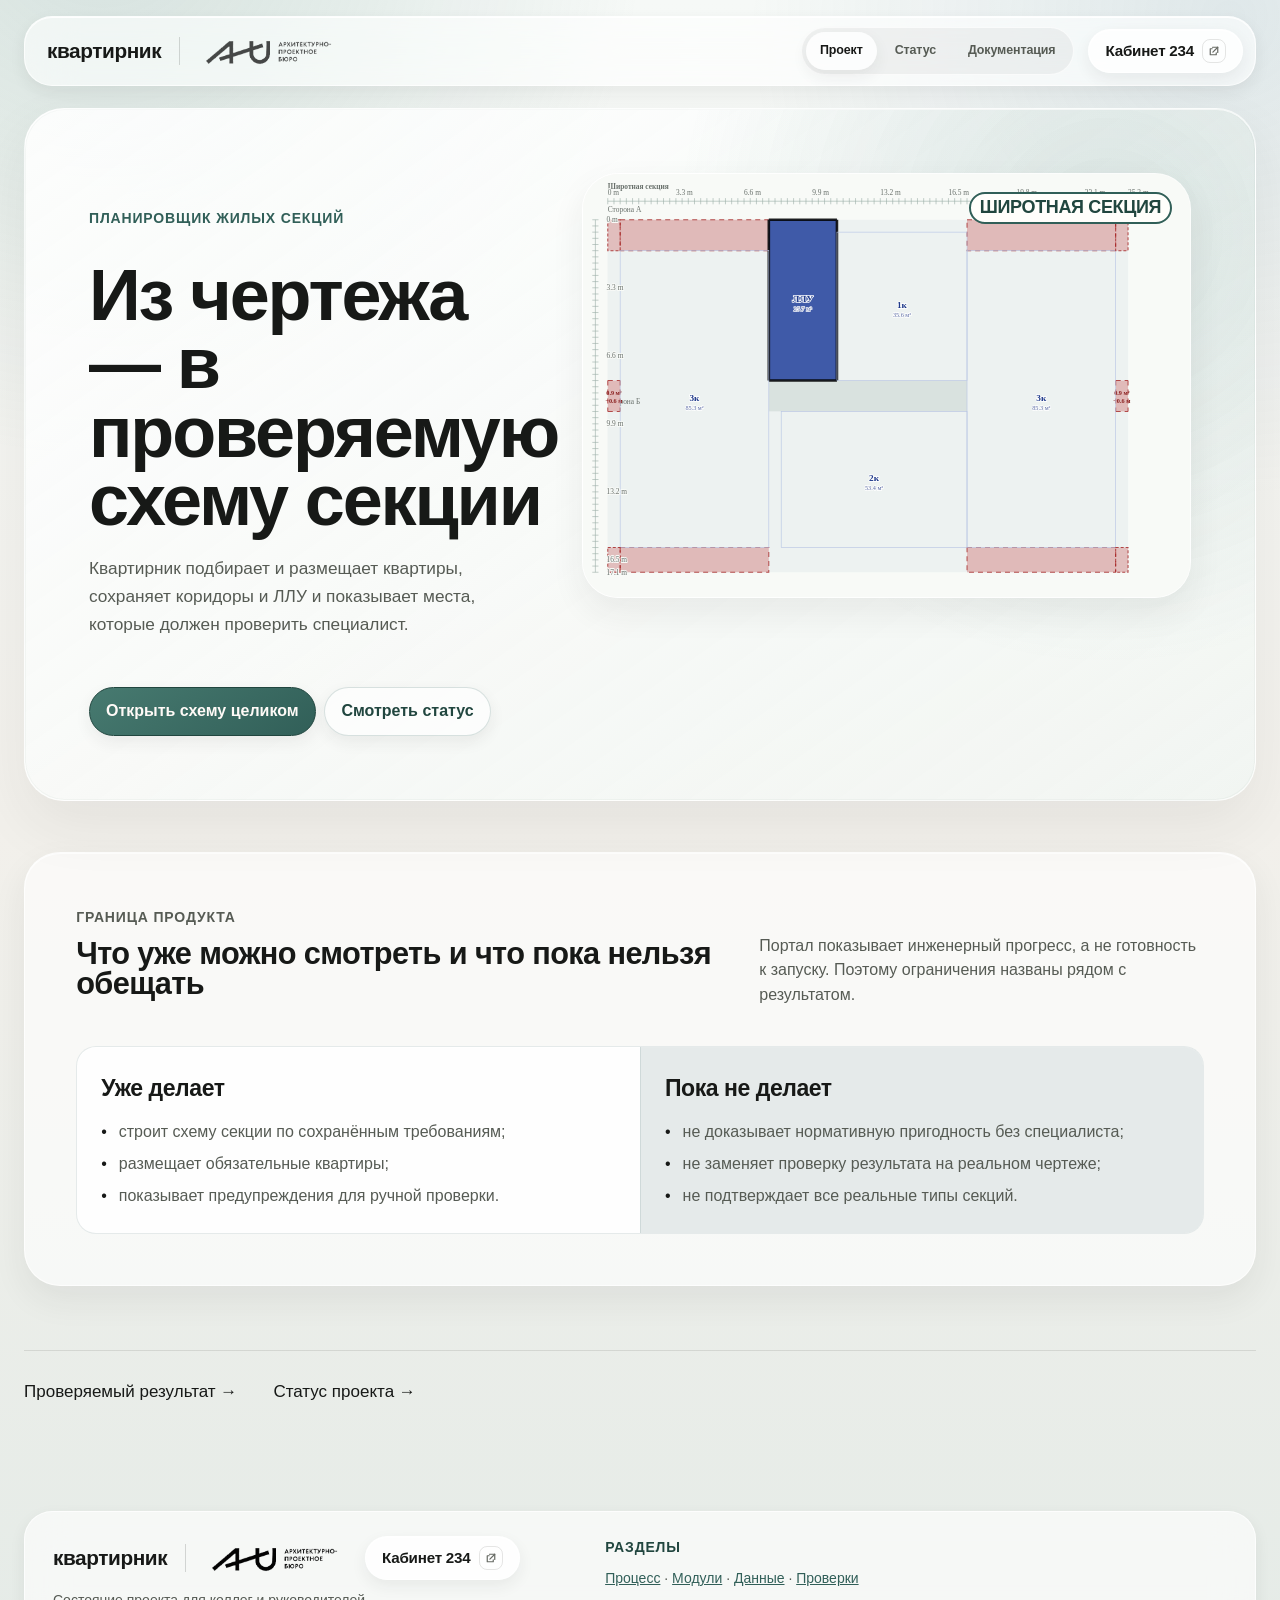
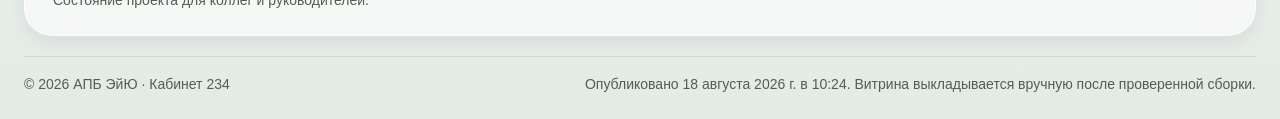
==== commit 916f0a78: "публикация: первый экран перестал резать содержимое" ====
--- a/index.html
+++ b/index.html
@@ -16,7 +16,7 @@
   <link rel="apple-touch-icon" sizes="180x180" href="program-flow/branding/kvartirnik-icon-180.png?v=liquid-glass-1">
   <link rel="canonical" href="https://kvartirnik-au.ru/">
   <link rel="preload" as="image" href="program-flow/output/llt-simple.preview.svg" type="image/svg+xml" fetchpriority="high">
-  <link rel="stylesheet" href="program-flow/index-html.bdb534bc0af3.css">
+  <link rel="stylesheet" href="program-flow/index-html.c69a66f5537d.css">
   <script type="module" src="program-flow/nav-menu.js"></script>
 </head>
 <body>
@@ -121,7 +121,7 @@
     </div>
     <div class="wrap manager-footer__legal">
       <span>© 2026 АПБ ЭйЮ · Кабинет 234</span>
-      <span>Опубликовано 18 августа 2026 г. в 09:55. Витрина выкладывается вручную после проверенной сборки.</span>
+      <span>Опубликовано 18 августа 2026 г. в 10:24. Витрина выкладывается вручную после проверенной сборки.</span>
     </div>
   </footer>
 </body>
--- a/program-flow/index-html.c69a66f5537d.css
+++ b/program-flow/index-html.c69a66f5537d.css
@@ -0,0 +1,2884 @@
+/* ==========================================================================
+   Квартирник — карта платформы: оболочка, навигация, общие блоки страниц.
+
+   Фундамента здесь больше нет. До этой версии файл открывался собственным
+   :root на 35 имён — своя палитра, своя типографическая кривая, свои радиусы
+   и свой шаг сетки. Ровно те же 35 имён объявлял слой псевдонимов
+   kvartirnik-cabinet-aliases.css, который подключается последним, поэтому
+   побеждал он, а этот блок оставался тенью: живой на вид, мёртвый по
+   действию. Пока таких блоков было пять в пяти файлах, согласованность
+   страниц держалась на порядке подключения, а не на договорённости.
+
+   Значения приходят из дизайн-системы через слой псевдонимов. Нужен новый
+   цвет, кегль или радиус — он заводится там, а не здесь.
+   ========================================================================== */
+
+body {
+  margin: 0;
+  font-size: 1rem;
+  line-height: 1.55;
+  -webkit-font-smoothing: antialiased;
+  font-optical-sizing: auto;
+  overflow-x: hidden;
+}
+
+img { max-width: 100%; }
+a { color: inherit; }
+h1, h2, h3, h4, p, figure, ul, ol, dl { margin: 0; }
+ul { padding: 0; list-style: none; }
+
+:focus-visible { outline: 2px solid var(--ink); outline-offset: 3px; border-radius: 2px; }
+
+.skip-link {
+  position: fixed;
+  z-index: 100;
+  top: 0.75rem;
+  left: 0.75rem;
+  min-height: 44px;
+  padding: 0.65rem 1rem;
+  transform: translateY(-180%);
+  border-radius: var(--r-sm);
+  color: var(--panel-ink);
+  background: var(--panel);
+  font-weight: 650;
+}
+.skip-link:focus { transform: translateY(0); }
+
+.visually-hidden {
+  position: absolute;
+  width: 1px; height: 1px;
+  padding: 0; margin: -1px;
+  overflow: hidden;
+  clip: rect(0 0 0 0);
+  white-space: nowrap;
+  border: 0;
+}
+
+.wrap {
+  width: 100%;
+  max-width: 1240px;
+  margin-inline: auto;
+  padding-inline: var(--page);
+}
+main.wrap { display: block; padding-bottom: var(--section); }
+main.wrap > section,
+main.wrap > .roadmap-progress,
+main.wrap > .roadmap-filter { margin-top: var(--section); }
+main.wrap > section:first-child { margin-top: clamp(2.5rem, 5vw, 4.5rem); }
+
+/* ---- Типографические примитивы ---- */
+.badge {
+  display: inline-flex;
+  align-items: center;
+  gap: 0.5em;
+  padding: 5px 11px;
+  border-radius: var(--r-sm);
+  background: var(--fill);
+  font-family: var(--sans);
+  font-size: var(--fs-micro);
+  font-weight: 500;
+  letter-spacing: 0.02em;
+  text-transform: none;
+  color: var(--muted);
+}
+.eyebrow {
+  display: inline-flex;
+  width: fit-content;
+  margin: 0 0 0.65rem;
+  padding: 5px 11px;
+  border-radius: var(--r-sm);
+  color: var(--muted);
+  background: var(--fill);
+  font-family: var(--sans);
+  font-size: var(--fs-micro);
+  font-weight: 500;
+  letter-spacing: 0.02em;
+  text-transform: none;
+}
+.lead {
+  color: var(--muted);
+  font-size: clamp(1.02rem, 1.35vw, 1.22rem);
+  line-height: 1.55;
+  max-width: 68ch;
+}
+.muted { color: var(--muted); }
+/* Единственный владелец подписи об источнике чисел. Её кегль и цвет
+   объявлялись в трёх файлах подряд, последний из которых был темой панелей. */
+.number-provenance {
+  max-width: 80ch;
+  color: var(--muted);
+  font-family: var(--sans);
+  font-size: var(--ds-text-label);
+  line-height: var(--ds-line-height-body);
+}
+.number-provenance code { font-size: 1em; }
+
+h1 {
+  font-size: var(--fs-display);
+  font-weight: 600;
+  line-height: 1.04;
+  letter-spacing: var(--track-display);
+  text-transform: none;
+  text-wrap: pretty;
+}
+h2 { font-size: var(--fs-h2); font-weight: 650; letter-spacing: -0.01em; }
+h3 { font-size: var(--fs-h3); font-weight: 650; }
+code { font-family: var(--sans); }
+
+.section-head { max-width: 70ch; margin-bottom: clamp(1.5rem, 3vw, 2.4rem); }
+.section-head h2 { margin-bottom: 0.5rem; }
+.section-head p { color: var(--muted); }
+.page-head { max-width: 74ch; }
+.page-head .badge { margin-bottom: 1rem; }
+.page-head h1 { margin-bottom: 1rem; }
+
+/* ==========================================================================
+   Топбар / навигация
+   ========================================================================== */
+.topbar {
+  position: sticky;
+  top: 0;
+  z-index: 20;
+  background: rgba(255, 255, 255, 0.92);
+  backdrop-filter: blur(8px);
+  border-bottom: 1px solid var(--hairline);
+}
+.topbar .nav {
+  display: flex;
+  align-items: center;
+  gap: 1.25rem;
+  min-height: 60px;
+  padding-block: 0;
+}
+.brand {
+  display: inline-flex;
+  align-items: center;
+  gap: 0.55rem;
+  text-decoration: none;
+  color: var(--ink);
+  font-weight: 700;
+  letter-spacing: var(--track-display);
+  white-space: nowrap;
+}
+.brand-logo { font-size: 1.02rem; }
+.brand-logo span { font-weight: 700; letter-spacing: var(--track-display); color: var(--ink); }
+
+.links {
+  display: flex;
+  flex-wrap: wrap;
+  align-items: center;
+  gap: 0.2rem 1.3rem;
+  margin-left: auto;
+}
+.links > a {
+  display: inline-flex;
+  align-items: center;
+  min-height: 44px;
+  text-decoration: none;
+  color: var(--ink);
+  font-size: 0.94rem;
+  padding: 0;
+  border-bottom: 1px solid transparent;
+  transition: color var(--fast) var(--ease), border-color var(--fast) var(--ease);
+}
+.links > a:hover { color: var(--muted); }
+.links > a[aria-current] { border-color: var(--ink); }
+.nav-dropdown a[aria-current] { color: var(--ink); background: var(--fill-deep); font-weight: 650; }
+
+.site-menu { margin-left: auto; }
+.site-menu > summary {
+  display: none;
+  list-style: none;
+}
+.site-menu > summary::-webkit-details-marker { display: none; }
+.nav-trigger {
+  cursor: pointer;
+  font-size: 0.94rem;
+  padding: 5px 0;
+  list-style: none;
+  user-select: none;
+}
+.nav-trigger::-webkit-details-marker { display: none; }
+.nav-trigger::after { content: " ▾"; color: var(--muted); font-size: 0.7em; transition: transform var(--fast) var(--ease); }
+.nav-menu[open] .nav-trigger::after { display: inline-block; transform: rotate(180deg); }
+.nav-trigger.is-active { border-bottom: 1px solid var(--ink); }
+.nav-menu { position: relative; }
+.nav-dropdown {
+  position: absolute;
+  top: calc(100% + 8px);
+  left: 0;
+  min-width: 190px;
+  display: grid;
+  padding: 6px;
+  border: 1px solid var(--hairline);
+  border-radius: var(--r-md);
+  background: var(--paper);
+  box-shadow: 0 18px 40px rgba(26, 27, 29, 0.12);
+  z-index: 5;
+}
+.nav-dropdown a {
+  align-items: center;
+  display: flex;
+  min-height: 44px;
+  text-decoration: none;
+  color: var(--ink);
+  font-size: 0.875rem;
+  padding: 8px 10px;
+  border-radius: var(--r-sm);
+  transition: background var(--fast) var(--ease);
+}
+.nav-dropdown a:hover { background: var(--fill); }
+.nav-dropdown--right { right: 0; left: auto; }
+
+/* ==========================================================================
+   Hero-варианты
+   ========================================================================== */
+.process-intro,
+.hero-explain {
+  display: grid;
+  grid-template-columns: minmax(0, 1.05fr) minmax(0, 0.95fr);
+  gap: clamp(1.5rem, 4vw, 3.5rem);
+  align-items: center;
+}
+.process-copy .badge,
+.hero-copy .badge { margin-bottom: 1rem; }
+.process-copy h1,
+.hero-copy h1 { margin-bottom: 1rem; }
+
+.process-visual,
+.plan-figure {
+  margin: 0;
+  border-radius: var(--r-md);
+  background: var(--fill);
+  padding: clamp(0.9rem, 2vw, 1.5rem);
+}
+.process-visual img,
+.plan-figure img { display: block; width: 100%; height: auto; border-radius: var(--r-sm); background: var(--paper); }
+.process-visual figcaption,
+.plan-figure figcaption {
+  margin-top: 0.75rem;
+  font-family: var(--sans);
+  font-size: var(--fs-micro);
+  letter-spacing: 0.04em;
+  color: var(--muted);
+}
+.worked-plan { background: var(--fill); }
+
+/* Payoff (index) */
+.payoff {
+  display: flex;
+  flex-wrap: wrap;
+  align-items: stretch;
+  gap: 0.75rem;
+  margin-top: 1.6rem;
+}
+.payoff-item {
+  flex: 1 1 200px;
+  display: grid;
+  gap: 0.25rem;
+  padding: 0.9rem 1rem;
+  border-radius: var(--r-md);
+  background: var(--fill);
+}
+.payoff-item b { font-size: 1rem; }
+.payoff-item span { color: var(--muted); font-size: 0.875rem; }
+.payoff-win { background: var(--panel); color: var(--panel-ink); }
+.payoff-win span { color: rgba(245, 246, 244, 0.62); }
+.payoff-arrow { align-self: center; color: var(--ink-soft); font-size: 1.25rem; }
+
+/* CTA (index) */
+.landing-cta { display: flex; flex-wrap: wrap; gap: 0.55rem; margin-top: 1.7rem; }
+.cta-primary, .cta-ghost {
+  display: inline-flex;
+  align-items: center;
+  gap: 0.5em;
+  min-height: 50px;
+  padding: 0 1.5rem;
+  border-radius: var(--r-sm);
+  font-weight: 550;
+  text-decoration: none;
+  transition: background var(--fast) var(--ease);
+}
+.cta-primary { background: var(--acid); color: var(--ink); }
+.cta-primary:hover { background: #b9ea1f; }
+.cta-ghost { background: var(--fill); color: var(--ink); }
+.cta-ghost:hover { background: var(--fill-deep); }
+
+/* ==========================================================================
+   Общие блоки: плашки, callout, легенда, следующий/предыдущий
+   ========================================================================== */
+.example, .project-brief {
+  display: grid;
+  gap: 0.5rem;
+  padding: clamp(1rem, 2vw, 1.5rem);
+  border-radius: var(--r-md);
+  background: var(--fill);
+}
+.example p, .project-brief p { color: var(--ink); }
+.example b, .project-brief b { color: var(--ink); }
+.honest, .limit-note, .source-note, .filter-hint {
+  color: var(--muted);
+  font-size: 0.875rem;
+  line-height: 1.55;
+}
+.limit-note { margin-top: 1.25rem; }
+.source-note { margin-bottom: 1.25rem; }
+
+.plan-legend {
+  display: grid;
+  gap: 0.4rem 1.5rem;
+  padding: clamp(1rem, 2vw, 1.35rem) clamp(1rem, 2vw, 1.5rem);
+  border-radius: var(--r-md);
+  background: var(--fill);
+}
+.plan-legend b { grid-column: 1 / -1; }
+.plan-legend ul { display: grid; gap: 0.45rem; }
+.plan-legend li {
+  display: flex;
+  align-items: center;
+  gap: 0.6rem;
+  color: var(--muted);
+  font-size: 0.875rem;
+  cursor: default;
+  border-radius: var(--r-sm);
+  transition: color var(--fast) var(--ease);
+}
+.plan-legend li.is-cued { color: var(--ink); }
+.sw { width: 14px; height: 14px; flex: 0 0 auto; border-radius: 3px; background: var(--ink-soft); }
+.sw-apt { background: #4e84a6; }
+.sw-llu { background: #6576ad; }
+.sw-corr { background: #a36d1c; }
+.sw-gap { background: var(--danger); }
+.sw-ruler { background: var(--ink); }
+
+.next {
+  display: flex;
+  flex-wrap: wrap;
+  justify-content: space-between;
+  gap: 0.75rem 1.5rem;
+  margin-top: var(--section);
+  padding-top: 1.3rem;
+  border-top: 1px solid var(--hairline);
+}
+.next a {
+  font-family: var(--sans);
+  font-size: 0.875rem;
+  font-weight: 650;
+  letter-spacing: 0;
+  text-decoration: none;
+  color: var(--ink);
+  padding: 6px 0;
+}
+.next a:hover { color: var(--muted); }
+
+/* ==========================================================================
+   Футер
+   ========================================================================== */
+footer {
+  border-top: 1px solid var(--hairline);
+  padding-block: clamp(1.6rem, 3vw, 2.4rem);
+}
+footer .wrap { color: var(--muted); font-size: 0.875rem; line-height: 1.6; }
+footer a { color: var(--ink); }
+footer code { font-family: var(--sans); font-size: 0.8125rem; background: var(--fill); padding: 1px 5px; border-radius: 3px; }
+
+/* ==========================================================================
+   Responsive
+   ========================================================================== */
+@media (max-width: 960px) {
+  .topbar .nav { align-items: center; min-height: 64px; }
+  .site-menu { position: relative; }
+  .site-menu > summary {
+    display: inline-flex;
+    align-items: center;
+    min-height: 44px;
+    padding: 0 0.8rem;
+    cursor: pointer;
+    border: 1px solid var(--hairline);
+    border-radius: var(--r-sm);
+    font-weight: 650;
+  }
+  .site-menu > summary::after { margin-left: 0.5rem; content: "+"; }
+  .site-menu[open] > summary::after { content: "−"; }
+  .site-menu .links {
+    position: absolute;
+    max-height: calc(100vh - 6rem);
+    overflow-y: auto;
+    overscroll-behavior: contain;
+    top: calc(100% + 0.5rem);
+    right: 0;
+    display: grid;
+    width: min(22rem, calc(100vw - 2 * var(--page)));
+    padding: 0.55rem;
+    border: 1px solid var(--hairline);
+    border-radius: var(--r-md);
+    background: var(--paper);
+    box-shadow: 0 18px 40px rgba(26, 27, 29, 0.12);
+  }
+  .site-menu .links > a { padding-inline: 0.8rem; border-bottom: 0; border-radius: var(--r-sm); }
+  .site-menu .links > a:hover { background: var(--fill); }
+  .site-menu .links .nav-menu { display: grid; }
+  .site-menu .links .nav-trigger { display: flex; align-items: center; min-height: 44px; padding: 0 0.8rem; border-radius: var(--r-sm); }
+  .site-menu .links .nav-trigger:hover { background: var(--fill); }
+  .site-menu .links .nav-dropdown { position: static; min-width: 0; padding: 0 0 0.3rem 1.2rem; border: 0; border-radius: 0; box-shadow: none; }
+  .process-intro, .hero-explain { grid-template-columns: minmax(0, 1fr); }
+}
+@media (max-width: 640px) {
+  .topbar .nav { padding-block: 0.55rem; }
+  .step-row { grid-template-columns: minmax(0, 1fr); }
+  .payoff { flex-direction: column; }
+  .payoff-arrow { transform: rotate(90deg); }
+  .landing-cta a { width: 100%; justify-content: center; }
+}
+
+@media (prefers-reduced-motion: reduce) {
+  *, *::before, *::after {
+    animation-duration: 0.01ms !important;
+    transition-duration: 0.01ms !important;
+    scroll-behavior: auto !important;
+  }
+}
+
+/* ==========================================================================
+   Квартирник — карта платформы. Бренд-акценты (Digital Studio Monochrome).
+   Основной вид задан в styles.css; здесь — мелкие фирменные детали.
+   ========================================================================== */
+
+::selection { background: var(--acid); color: var(--ink); }
+
+.brand-logo { display: inline-flex; align-items: center; }
+
+/* Тонкая кислотная планка под топбаром — единственный цветовой акцент шапки. */
+.topbar { box-shadow: inset 0 -1px 0 var(--hairline); }
+
+/* Единый спокойный слой для внутренних имён, файлов и команд.
+   Цвет помогает найти технический блок, но смысл всегда написан словами. */
+.technical-details {
+  --technical-bg: var(--surface-card);
+  --technical-fg: var(--teal);
+  margin-top: 1rem;
+  padding: var(--space-card);
+  border: 1px solid var(--hairline);
+  border-radius: var(--radius-card);
+  background: var(--technical-bg);
+  box-shadow: var(--shadow-card);
+}
+
+.technical-details[hidden] { display: none; }
+
+.technical-details > summary {
+  display: flex;
+  gap: 0.75rem;
+  align-items: center;
+  justify-content: space-between;
+  min-height: 2rem;
+  cursor: pointer;
+  list-style: none;
+  color: var(--technical-fg);
+  font-size: 0.875rem;
+  font-weight: 700;
+}
+
+.technical-details > summary::-webkit-details-marker { display: none; }
+.technical-details > summary::after { content: "+"; color: var(--technical-fg); font: 700 1rem var(--sans); }
+.technical-details[open] > summary::after { content: "−"; }
+.technical-details > summary:hover { color: var(--ink); }
+.technical-details > summary:focus-visible { border-radius: 1px; }
+
+.technical-details dl {
+  display: grid;
+  grid-template-columns: minmax(11rem, 0.55fr) minmax(0, 1fr);
+  gap: 0.65rem 1rem;
+  margin: 0.85rem 0 0;
+  padding-top: 0.85rem;
+  border-top: 1px solid color-mix(in srgb, var(--technical-fg) 25%, transparent);
+}
+
+.technical-details dt { color: var(--muted); }
+.technical-details dd { min-width: 0; margin: 0; }
+
+.technical-details p,
+.technical-details .check-cmds {
+  margin-top: 0.75rem;
+  padding-top: 0.75rem;
+  border-top: 1px solid color-mix(in srgb, var(--technical-fg) 25%, transparent);
+}
+
+.technical-details code {
+  display: inline-block;
+  max-width: 100%;
+  margin: 0;
+  padding: 3px 7px;
+  overflow-wrap: anywhere;
+  border-radius: var(--r-sm);
+  color: var(--ink);
+  background: rgba(255, 255, 255, 0.72);
+  font-size: 0.875rem;
+  white-space: normal;
+}
+
+/* A rule, not a box: reset all four sides before restoring the top hairline. */
+.technical-details--compact {
+  margin-top: 0.25rem;
+  padding: 0.65rem 0 0;
+  border: 0;
+  border-top: 1px solid var(--hairline);
+  border-radius: 0;
+  background: transparent;
+  box-shadow: none;
+}
+
+.technical-details--compact > summary {
+  width: max-content;
+  max-width: 100%;
+  min-height: 1.75rem;
+  justify-content: flex-start;
+  padding: 0.2rem 0.45rem;
+  border-radius: var(--r-sm);
+  background: var(--technical-bg);
+  font-size: 0.8125rem;
+}
+
+.technical-details--compact p,
+.technical-details--compact .check-cmds {
+  margin-top: 0.55rem;
+  padding-top: 0;
+  border-top: 0;
+}
+.technical-details--compact p { color: var(--ink); font-size: 0.875rem; line-height: 1.65; }
+.check .technical-details { align-self: end; }
+.check .technical-details .check-cmds { gap: 0.45rem; }
+.quiz .technical-details { margin-top: 0.8rem; }
+
+@media (max-width: 640px) {
+  .technical-details { padding: 0.7rem 0.8rem; }
+  .technical-details dl { grid-template-columns: minmax(0, 1fr); gap: 0.2rem; }
+  .technical-details dd + dt { margin-top: 0.55rem; }
+}
+
+/* Управленческая главная: один доказательный кейс, короткий статус, без декоративных дублей. */
+.manager-hero {
+  display: grid;
+  grid-template-columns: minmax(0, 0.83fr) minmax(0, 1.17fr);
+  column-gap: clamp(2rem, 4.8vw, 4.5rem);
+  row-gap: clamp(1.25rem, 2vw, 1.5rem);
+  align-items: start;
+  padding-block: clamp(2rem, 3vw, 2.5rem) clamp(1.75rem, 3vw, 2.25rem);
+}
+
+/* Схема на первом экране стоит выше текста на 2.2rem. Это отношение двух
+   колонок, поэтому его описывает отступ текстовой колонки, а не отрицательный
+   margin у схемы: раньше .result-proof вынимали из потока на -2.2rem, и
+   насколько высоко она окажется, зависело от padding'а первого экрана,
+   который задаёт совсем другой файл. */
+.manager-hero__copy {
+  display: grid;
+  gap: 1rem;
+  justify-items: start;
+  min-width: 0;
+  padding-top: 2.2rem;
+}
+
+/* Роль — display: единственный заголовок витрины, который продаёт продукт.
+   Кривая непрерывна от 36 до 72px, поэтому ступеньки на breakpoint'ах ей не
+   нужны: раньше тот же заголовок переобъявляли семь раз в трёх файлах, и
+   какой размер увидит читатель, решал порядок подключения. */
+.manager-hero h1 {
+  max-width: 10.2ch;
+  font-size: var(--ds-text-display);
+  line-height: var(--ds-line-height-display);
+  letter-spacing: var(--ds-letter-spacing-display);
+}
+.manager-hero .lead {
+  max-width: 43ch;
+  font-size: clamp(1.08rem, 1.32vw, 1.28rem);
+}
+
+.result-proof__label,
+.manager-changes article > span,
+.evidence-split span {
+  color: var(--accent);
+  font: 760 0.8125rem var(--sans);
+  letter-spacing: 0.08em;
+  text-transform: uppercase;
+}
+
+.text-cta {
+  display: inline-flex;
+  align-items: center;
+  min-height: 50px;
+  color: var(--ink);
+  font-weight: 650;
+  text-underline-offset: 4px;
+}
+
+.result-proof {
+  display: grid;
+  gap: 0.8rem;
+  margin: 0;
+}
+.result-proof__frame {
+  position: relative;
+  overflow: hidden;
+  border: 1px solid var(--hairline);
+  border-radius: var(--r-lg);
+  background: var(--paper-strong);
+  box-shadow: var(--shadow-soft);
+}
+
+.result-proof__canvas {
+  position: relative;
+  overflow: hidden;
+}
+
+.result-proof img {
+  display: block;
+  width: 100%;
+  height: auto;
+  max-width: 100%;
+  border: 0;
+  border-radius: 0;
+  background: var(--paper);
+}
+.result-proof__label {
+  position: absolute;
+  top: 1.1rem;
+  right: 1.1rem;
+  padding: 0.22rem 0.58rem;
+  border: 2px solid var(--accent);
+  border-radius: var(--radius-pill);
+  color: var(--accent);
+  background: var(--paper-strong);
+  font-size: 1.125rem;
+  letter-spacing: -0.02em;
+}
+.result-proof figcaption {
+  position: absolute;
+  width: 1px;
+  height: 1px;
+  overflow: hidden;
+  clip: rect(0 0 0 0);
+}
+.result-proof figcaption strong { color: var(--ink); }
+
+.result-proof__annotations { display: none; list-style: none; }
+.result-proof__annotations li {
+  position: absolute;
+  z-index: 2;
+  display: inline-flex;
+  gap: 0.45rem;
+  align-items: center;
+  max-width: 190px;
+  padding: 0.45rem 0.65rem 0.45rem 0.45rem;
+  border-radius: var(--r-sm);
+  color: var(--panel-ink);
+  background: rgba(17, 18, 20, 0.9);
+  font-size: clamp(0.75rem, 0.85vw, 0.8rem);
+  line-height: 1.2;
+}
+.result-proof__annotations li > span {
+  display: grid;
+  flex: 0 0 auto;
+  width: 1.45rem;
+  height: 1.45rem;
+  place-items: center;
+  border-radius: 50%;
+  color: var(--ink);
+  background: var(--acid);
+  font: 700 0.75rem var(--sans);
+}
+.result-proof__annotations [data-callout="apartments"] { top: 40%; left: 2%; }
+.result-proof__annotations [data-callout="core"] { top: 3%; left: 29%; }
+.result-proof__annotations [data-callout="review"] { right: 2%; bottom: 9%; }
+
+.maturity-list {
+  display: grid;
+  grid-template-columns: repeat(3, minmax(0, 1fr));
+  grid-column: 1 / -1;
+  padding: 0;
+  list-style: none;
+}
+.maturity-list li {
+  display: grid;
+  grid-template-columns: auto minmax(0, 1fr);
+  gap: 0.7rem 0.9rem;
+  padding: 1rem;
+  border: 1px solid var(--hairline);
+}
+.maturity-list li + li { border-left: 0; }
+.maturity-list li > span {
+  display: grid;
+  width: 2rem;
+  height: 2rem;
+  place-items: center;
+  border: 1px solid var(--ink-soft);
+  border-radius: 50%;
+  font-weight: 700;
+}
+.maturity-list li[data-state="done"] > span { color: white; border-color: var(--ok); background: var(--ok); }
+.maturity-list li[data-state="doing"] > span { border-color: var(--ink); background: var(--acid); }
+.maturity-list li div { display: grid; gap: 0.3rem; }
+.maturity-list p { color: var(--muted); }
+.maturity-list b { grid-column: 2; color: var(--muted); font-size: var(--fs-micro); }
+
+.evidence-section,
+.product-boundary,
+.manager-section { padding-block: clamp(2rem, 4.5vw, 3.5rem); border-top: 1px solid var(--hairline); }
+
+.landing-work__copy {
+  display: grid;
+  gap: 1rem;
+  max-width: 76ch;
+}
+
+/* Роль — subsection: открывает подраздел страницы. Кегль приходит из общего
+   правила для h2, здесь остаётся только трекинг. */
+.landing-work__copy h2 {
+  letter-spacing: var(--ds-letter-spacing-tighter);
+}
+
+.landing-work__copy p,
+.landing-work__next p { color: var(--ink-soft); }
+
+.landing-work__next {
+  display: grid;
+  gap: 0.85rem;
+  padding: clamp(1.35rem, 2.4vw, 1.8rem);
+  border: 1px solid var(--hairline);
+  border-radius: var(--r-lg);
+  background: var(--paper-strong);
+}
+.manager-heading { max-width: 70ch; }
+.manager-heading .eyebrow { margin-bottom: 0.65rem; }
+.manager-heading--split {
+  max-width: none;
+  display: grid;
+  grid-template-columns: minmax(0, 1fr) minmax(280px, 0.7fr);
+  gap: 1.2rem 3rem;
+  align-items: end;
+}
+.manager-heading--split > p { color: var(--muted); }
+
+.evidence-board {
+  display: grid;
+  grid-template-columns: minmax(0, 1.1fr) minmax(280px, 0.9fr);
+  border: 1px solid var(--hairline);
+}
+.evidence-facts {
+  display: grid;
+  grid-template-columns: repeat(2, minmax(0, 1fr));
+  margin: 0;
+}
+.evidence-facts div,
+.evidence-split article,
+.evidence-links,
+.evidence-technical {
+  display: grid;
+  gap: 0.35rem;
+  min-width: 0;
+  padding: 1rem 1.1rem;
+}
+.evidence-facts div:nth-child(odd) { border-right: 1px solid var(--hairline); }
+.evidence-facts div:nth-child(-n + 2) { border-bottom: 1px solid var(--hairline); }
+.evidence-facts dt { color: var(--muted); font-size: var(--fs-micro); }
+.evidence-facts dd { margin: 0; font-weight: 600; line-height: 1.42; }
+#evidenceInput, #evidenceResult, #evidenceWarnings { font-weight: 500; }
+.evidence-split { display: grid; align-content: start; border-left: 1px solid var(--hairline); }
+.evidence-split article + article,
+.evidence-technical,
+.evidence-links { border-top: 1px solid var(--hairline); }
+.evidence-split p { color: var(--muted); }
+.evidence-status { padding: 0.8rem 1.1rem; border-top: 1px solid var(--hairline); }
+.evidence-status strong { color: var(--accent); }
+.evidence-technical {
+  grid-template-columns: minmax(0, 1fr);
+  min-width: 0;
+  margin: 0;
+  border-left: 0;
+  background: var(--fill);
+}
+.evidence-warning-groups { min-width: 0; padding-left: 1.2rem; }
+.evidence-technical dl { grid-template-columns: minmax(0, 0.65fr) minmax(0, 1fr); }
+.evidence-links { display: flex; flex-wrap: wrap; gap: 0.8rem 1.4rem; background: var(--paper); }
+.evidence-links a,
+.manager-text-link { display: inline-flex; align-items: center; min-height: 44px; font-weight: 650; text-underline-offset: 4px; }
+
+.boundary-grid {
+  display: grid;
+  grid-template-columns: repeat(2, minmax(0, 1fr));
+  border: 1px solid var(--hairline);
+}
+.boundary-grid article { display: grid; gap: 0.8rem; padding: clamp(1rem, 2.4vw, 1.5rem); }
+.boundary-grid article + article { border-left: 1px solid var(--hairline); background: var(--fill); }
+.boundary-grid ul { display: grid; gap: 0.45rem; list-style: none; }
+.boundary-grid li { position: relative; padding-left: 1.1rem; color: var(--muted); }
+.boundary-grid li::before { position: absolute; left: 0; content: "•"; color: var(--ink); }
+
+.manager-changes {
+  display: grid;
+  grid-template-columns: repeat(3, minmax(0, 1fr));
+  gap: 1px;
+  margin-bottom: 1rem;
+  border: 1px solid var(--hairline);
+  background: var(--hairline);
+}
+.manager-changes article {
+  display: grid;
+  gap: 0.55rem;
+  align-content: start;
+  padding: clamp(1rem, 2vw, 1.3rem);
+  background: var(--paper);
+}
+.manager-changes h3 { font-size: 1.125rem; }
+.manager-changes p { color: var(--muted); }
+.manager-footer { display: grid; grid-template-columns: repeat(2, minmax(0, 1fr)); gap: 1.4rem 4rem; }
+.manager-footer > div { display: grid; gap: 0.55rem; }
+
+@media (min-width: 961px) and (max-width: 1120px) {
+  .manager-hero {
+    grid-template-columns: minmax(0, 0.78fr) minmax(0, 1.22fr);
+    gap: 24px;
+  }
+  .manager-hero__copy { padding-top: 0; }
+}
+
+@media (max-width: 960px) {
+  .manager-hero,
+  .manager-heading--split,
+  .evidence-board,
+  .boundary-grid,
+  .manager-footer { grid-template-columns: minmax(0, 1fr); }
+  /* В одну колонку схема идёт под текстом, и сдвигать текст не от чего. */
+  .result-proof { max-width: 760px; }
+  .manager-hero__copy { padding-top: 0; }
+  .evidence-split,
+  .boundary-grid article + article { border-top: 1px solid var(--hairline); border-left: 0; }
+}
+
+@media (max-width: 640px) {
+  .manager-hero { padding-top: 2rem; }
+  .maturity-list,
+  .evidence-facts,
+  .manager-changes { grid-template-columns: minmax(0, 1fr); }
+  .maturity-list li + li,
+  .evidence-facts div,
+  .manager-changes article + article { border-top: 1px solid var(--hairline); border-left: 0; border-right: 0; }
+  .result-proof__label { top: 0.75rem; right: 0.75rem; }
+  .result-proof__annotations { display: none; }
+  .result-proof__annotations li { position: static; max-width: none; background: var(--panel); }
+  .evidence-technical dl { grid-template-columns: minmax(0, 1fr); }
+  .evidence-technical :is(dd, a, code) { overflow-wrap: anywhere; }
+}
+
+/* Две ссылки, которыми заканчивается продуктовая главная: чем это проверить и
+   что с проектом. Разметку я добавил, а стили нет, и ссылки выводились подряд
+   одной строкой подчёркнутым текстом вплотную к краю окна. */
+.landing-routes {
+  display: flex;
+  flex-wrap: wrap;
+  gap: clamp(1rem, 3vw, 2.25rem);
+  margin-top: clamp(2.5rem, 6vw, 4rem);
+  padding-top: clamp(1.25rem, 3vw, 1.75rem);
+  border-top: 1px solid var(--hairline);
+}
+
+.landing-routes a {
+  color: var(--ink);
+  font-size: 1.0625rem;
+  text-decoration: none;
+}
+
+.landing-routes a:hover,
+.landing-routes a:focus-visible {
+  text-decoration: underline;
+  text-underline-offset: 0.25em;
+}
+
+@media (max-width: 640px) {
+  .landing-routes {
+    flex-direction: column;
+    gap: 0.85rem;
+  }
+}
+
+/* ==========================================================================
+   Общая система акцентов публичного портала.
+   Кислотный цвет работает как маркер редакторского выделения: фон, рейка
+   или номер. Смысл всегда дублируется текстом, формой либо состоянием.
+   ========================================================================== */
+
+/* Текущий раздел остаётся понятным без цвета: есть подчёркивание и вес текста. */
+.links > a[aria-current],
+.nav-trigger.is-active {
+  border-bottom: 3px solid var(--ink);
+  background: none;
+  box-shadow: inset 0 -5px 0 color-mix(in srgb, var(--acid) 28%, transparent);
+  color: var(--ink);
+  font-weight: 650;
+}
+
+/* Маркер входа на страницу: общий приём для обзора, документации и статуса. */
+[data-accent-system="editorial-marker"] > section:first-of-type :is(.badge, .eyebrow) {
+  border: 1px solid var(--ink);
+  background: var(--acid);
+  color: var(--ink);
+}
+
+/* Короткая рейка связывает заголовки разделов, не превращая их в карточки. */
+[data-accent-system="editorial-marker"] :is(
+  .section-head,
+  .manager-heading,
+  .status-heading,
+  .current-focus__heading
+) {
+  position: relative;
+  padding-top: 1rem;
+}
+
+[data-accent-system="editorial-marker"] :is(
+  .section-head,
+  .manager-heading,
+  .status-heading,
+  .current-focus__heading
+)::before {
+  position: absolute;
+  inset: 0 auto auto 0;
+  width: 2.6rem;
+  height: 4px;
+  background: var(--acid);
+  content: "";
+}
+
+/* Главный доказательный контейнер каждой страницы получает одну верхнюю рейку. */
+[data-accent-panel] {
+  position: relative;
+}
+
+[data-accent-panel]::before {
+  position: absolute;
+  z-index: 1;
+  inset: 0 0 auto;
+  height: 4px;
+  background: var(--acid);
+  content: "";
+  pointer-events: none;
+}
+
+details[data-accent-panel]:not([open])::before {
+  display: none;
+}
+
+/* Числа во всех схемах читаются как один маршрут, а не как случайные
+   подписи. Форма у них та же, что у номера шага в схеме частей: капсула.
+   Радиус 2px с жирной рамкой был третьей формой внутри строки, у которой
+   есть своё скругление, и первым бросался в глаза. */
+[data-accent-system="editorial-marker"] .step-text .step-no,
+[data-accent-system="editorial-marker"] .packet-stack__item > span:first-child,
+[data-accent-system="editorial-marker"] .quality-gate > span:first-child {
+  display: inline-grid;
+  min-width: 2rem;
+  min-height: 1.55rem;
+  place-items: center;
+  border: 0;
+  border-radius: var(--radius-pill);
+  background: var(--accent-soft);
+  color: var(--accent-deep);
+  font-weight: 700;
+}
+
+[data-accent-system="editorial-marker"] .step-text .step-no {
+  width: 30px;
+  height: 30px;
+  border-radius: 50%;
+}
+
+/* Номер шага - подпись, а не отдельная плашка: радиус 2px и жирная рамка
+   делали из неё третью форму внутри карточки, у которой уже есть своё
+   скругление, а рядом стоят капсулы. */
+[data-accent-system="editorial-marker"] .module-node::before {
+  display: inline-grid;
+  min-width: 1.8rem;
+  min-height: 1.45rem;
+  place-items: center;
+  padding-inline: 0.4rem;
+  border: 0;
+  border-radius: var(--radius-pill);
+  background: var(--accent-soft);
+  color: var(--accent-deep);
+  font-weight: 700;
+}
+
+/* Состояния интерактивных блоков сохраняют собственные текстовые индикаторы. */
+[data-accent-system="editorial-marker"] .quiz-buttons button.is-active {
+  border-bottom: 4px solid var(--acid);
+}
+
+[data-accent-system="editorial-marker"] .content-disclosure[open] > summary {
+  border-bottom: 3px solid var(--acid);
+}
+
+[data-accent-system="editorial-marker"] .module-contract[open] > summary {
+  padding-top: 1.15rem;
+}
+
+/* Итоговая ссылка получает акцент только при намеренном наведении или фокусе. */
+[data-accent-system="editorial-marker"] .next a:last-child:hover,
+[data-accent-system="editorial-marker"] .next a:last-child:focus-visible {
+  background:
+    linear-gradient(
+      180deg,
+      transparent 0 60%,
+      color-mix(in srgb, var(--acid) 55%, var(--paper)) 60% 100%
+    );
+  color: var(--ink);
+}
+
+@media (max-width: 640px) {
+  [data-accent-system="editorial-marker"] :is(
+    .section-head,
+    .manager-heading,
+    .status-heading,
+    .current-focus__heading
+  ) {
+    padding-top: 0.85rem;
+  }
+
+  [data-accent-system="editorial-marker"] :is(
+    .section-head,
+    .manager-heading,
+    .status-heading,
+    .current-focus__heading
+  )::before {
+    width: 2.2rem;
+  }
+}
+
+@media (forced-colors: active) {
+  .links > a[aria-current],
+  .nav-trigger.is-active {
+    border: 0;
+    border-bottom: 3px solid CanvasText;
+    background: Canvas;
+    box-shadow: none;
+    color: CanvasText;
+  }
+
+  [data-accent-system="editorial-marker"] > section:first-of-type :is(.badge, .eyebrow) {
+    border: 2px solid CanvasText;
+    background: Canvas;
+    color: CanvasText;
+  }
+
+  [data-accent-panel]::before,
+  [data-accent-system="editorial-marker"] :is(
+    .section-head,
+    .manager-heading,
+    .status-heading,
+    .current-focus__heading
+  )::before {
+    background: CanvasText;
+  }
+}
+
+/* Квартирник — холодная публичная система: спокойная типографика, тонкие линии,
+   один синий action-цвет и мятные смысловые акценты. Файл подключают все
+   маршруты публичной витрины как последний слой поверх старых route-CSS.
+
+   Синяя палитра (--accent: #0b5bd3) и своя типографическая кривая, которые
+   этот файл объявлял в :root, удалены: их все до одного имени перекрывал слой
+   псевдонимов, подключаемый позже. Файл описывает только компоненты. */
+
+body {
+  background: var(--paper);
+  color: var(--ink);
+}
+
+.wrap {
+  width: min(calc(100% - 40px), var(--wrap));
+  max-width: var(--wrap);
+  padding-inline: 0;
+}
+
+:focus-visible {
+  outline: 3px solid color-mix(in srgb, var(--accent) 70%, white);
+  outline-offset: 3px;
+}
+
+.topbar {
+  position: sticky;
+  top: 0;
+  z-index: 30;
+  border: 0;
+  background: rgba(247, 251, 255, 0.88);
+  box-shadow: none;
+  backdrop-filter: blur(14px);
+}
+
+.topbar .nav {
+  min-height: 76px;
+  gap: clamp(1.4rem, 4vw, 4rem);
+}
+
+.brand {
+  color: var(--ink);
+  font-size: clamp(1.15rem, 1.8vw, 1.45rem);
+  font-weight: 780;
+  letter-spacing: -0.05em;
+}
+
+.brand-logo::after {
+  content: none;
+  color: var(--ink);
+  font-weight: 780;
+}
+
+.brand-logo span { color: var(--ink); font-weight: 780; }
+
+.links {
+  gap: clamp(0.95rem, 2vw, 1.65rem);
+  margin-left: 0;
+}
+
+.links > a {
+  position: relative;
+  min-height: 44px;
+  padding: 0;
+  border: 0;
+  color: var(--ink);
+  font-size: 1rem;
+  font-weight: 590;
+  letter-spacing: -0.01em;
+}
+
+.links > a + a::before {
+  position: absolute;
+  top: 50%;
+  left: calc(-0.85rem - 2px);
+  width: 3px;
+  height: 3px;
+  border-radius: 999px;
+  background: #9fb4cc;
+  content: "";
+}
+
+.links > a:hover,
+.links > a[aria-current],
+.nav-trigger.is-active {
+  border: 0;
+  background: none;
+  box-shadow: none;
+  color: var(--accent);
+  font-weight: 720;
+}
+
+.section-nav {
+  border: 0;
+  min-height: 3.2rem;
+}
+
+.section-nav a {
+  border: 1px solid transparent;
+  border-radius: 999px;
+  color: var(--muted);
+  font-weight: 620;
+}
+
+.section-nav a:hover,
+.section-nav a:focus-visible,
+.section-nav a[aria-current="page"],
+.section-nav a[aria-current="location"] {
+  border-color: var(--hairline);
+  background: var(--paper-strong);
+  color: var(--accent);
+}
+
+.badge,
+.eyebrow {
+  padding: 0;
+  border: 0;
+  border-radius: 0;
+  background: none;
+  color: var(--accent);
+  font-size: 0.875rem;
+  font-weight: 760;
+  letter-spacing: 0.14em;
+  text-transform: uppercase;
+}
+
+h1 {
+  color: var(--ink);
+  font-weight: 780;
+  letter-spacing: -0.055em;
+}
+
+h2,
+h3 { color: var(--ink); }
+
+.lead {
+  color: var(--ink-soft);
+  font-size: clamp(1.02rem, 1.4vw, 1.22rem);
+  line-height: 1.62;
+}
+
+.cta-primary,
+.cta-ghost,
+.text-cta,
+.manager-text-link,
+.evidence-links a,
+.worklog-more,
+.metric-help,
+.module-filter {
+  border-radius: var(--r-sm);
+}
+
+.cta-primary,
+.worklog-more {
+  border: 1px solid var(--accent);
+  background: var(--accent);
+  color: #ffffff;
+  box-shadow: 0 12px 26px rgba(11, 91, 211, 0.16);
+}
+
+.cta-primary:hover,
+.worklog-more:hover {
+  background: var(--accent-strong);
+}
+
+.cta-ghost,
+.text-cta {
+  border: 1px solid var(--accent);
+  background: var(--paper-strong);
+  color: var(--accent);
+  text-decoration: none;
+}
+
+.cta-ghost:hover,
+.text-cta:hover {
+  background: var(--accent-soft);
+}
+
+:is(.card, .brief-card, .result-card, .limit-card, .example, .project-brief,
+  .status-panel, .stage-callout, .roadmap-detail, .timeline-board,
+  .module-contract, .module-contract[open], .object, .domain, .quality-gate,
+  .check, .quiz, .case-sheet__calculation, .case-sheet__checks,
+  .audience-answer, .ci-evidence, .technical-details:not(.technical-details--compact),
+  .project-pulse__link) {
+  border: 1px solid var(--hairline);
+  border-radius: var(--r-md);
+  background: var(--paper-strong);
+  box-shadow: none;
+}
+
+.card:hover,
+.project-pulse__link:hover {
+  border-color: color-mix(in srgb, var(--accent) 42%, var(--hairline));
+  background: var(--paper-strong);
+}
+
+:is(.process-intro, .page-head, .section-hero, .status-now) {
+  border: 1px solid var(--hairline);
+  background: var(--paper-strong);
+  color: var(--ink);
+}
+
+:is(.process-intro, .page-head, .section-hero, .status-now)::before {
+  border-color: var(--hairline);
+}
+
+.process-intro::after {
+  color: var(--fill-deep);
+}
+
+:is(.process-copy, .section-hero__copy, .page-head) h1 {
+  color: var(--ink);
+}
+
+:is(.process-copy, .section-hero__copy, .page-head) .lead {
+  color: var(--ink-soft);
+}
+
+.status-now :is(h1, h2, h3, strong) {
+  color: var(--ink);
+}
+
+.status-now :is(.lead, .micro, .number-provenance),
+.status-now .number-provenance :is(code, a),
+.status-now .proof-strip :is(span, small) {
+  color: var(--ink-soft);
+}
+
+.status-now .stage-callout {
+  background: var(--accent);
+  color: #ffffff;
+}
+
+.status-now .stage-callout :is(span, h2, h3, strong) {
+  background: transparent;
+  color: #ffffff;
+}
+
+/* Первый экран витрины доказательства описывает product-evidence.css —
+   файл своего маршрута. Здесь стояли те же селекторы (дважды в одном файле),
+   которые перекрашивали его после route-CSS. */
+
+.evidence-viewer__live,
+.evidence-stage-tabs button[aria-selected="true"],
+.evidence-stage-tabs button[aria-selected="true"] span {
+  color: #ffffff;
+}
+
+[data-accent-system="editorial-marker"] > section:first-of-type :is(.badge, .eyebrow) {
+  border: 0;
+  background: none;
+  color: var(--accent);
+}
+
+[data-accent-system="editorial-marker"] :is(
+  .section-head,
+  .manager-heading,
+  .status-heading,
+  .current-focus__heading
+) {
+  padding-top: 0;
+}
+
+[data-accent-system="editorial-marker"] :is(
+  .section-head,
+  .manager-heading,
+  .status-heading,
+  .current-focus__heading
+)::before,
+[data-accent-panel]::before {
+  display: none;
+}
+
+[data-accent-system="editorial-marker"] .step-text .step-no,
+[data-accent-system="editorial-marker"] .packet-stack__item > span:first-child,
+[data-accent-system="editorial-marker"] .quality-gate > span:first-child,
+[data-accent-system="editorial-marker"] .module-node::before {
+  border: 0;
+  background: var(--accent-soft);
+  color: var(--accent);
+}
+
+.sw-apt { background: var(--accent); }
+.sw-llu { background: #2f5fa6; }
+.sw-corr { background: #86a8c9; }
+.sw-gap { background: color-mix(in srgb, var(--danger) 70%, white); }
+.sw-ruler { background: var(--ink); }
+.io-out { color: #24765e; }
+
+.status-panel,
+.status-panel + .status-panel {
+  border: 1px solid var(--hairline);
+  background: var(--paper-strong);
+  color: var(--ink);
+}
+
+.status-panel:first-child {
+  background: var(--paper-strong);
+  color: var(--ink);
+}
+
+.evidence-viewer__live,
+.evidence-stage-tabs button[aria-selected="true"],
+.evidence-stage-tabs button[aria-selected="true"] span,
+.evidence-stage-tabs button[aria-selected="true"] small {
+  color: #ffffff;
+}
+
+.evidence-callout,
+.evidence-callout--warning {
+  border-color: var(--accent-strong);
+  background: var(--accent);
+  box-shadow: none;
+  color: #ffffff;
+}
+
+[data-state="published"] .pipeline-state {
+  background: var(--accent);
+  color: #ffffff;
+}
+
+.process-route a[aria-current="step"],
+.process-route a[aria-current="step"] :is(b, span) {
+  background: var(--accent);
+  color: #ffffff;
+}
+
+.process-route a[aria-current="step"]::after {
+  border-color: #ffffff;
+  background: #ffffff;
+  color: var(--accent-strong);
+}
+
+.status-panel:first-child .eyebrow,
+.status-panel + .status-panel .eyebrow {
+  background: none;
+  color: var(--accent);
+}
+
+.status-panel :is(p, li),
+.expectation p {
+  color: var(--ink-soft);
+}
+
+.limit-list li,
+.expectation {
+  border-top-color: var(--hairline);
+}
+
+.limit-mark {
+  background: var(--risk-soft);
+  color: var(--risk);
+}
+
+footer {
+  border-color: var(--hairline);
+  background: var(--paper);
+}
+
+footer .wrap { color: var(--muted); }
+footer a { color: var(--accent); }
+
+/* Раскладку ядра и ряда таблеток держит section-visuals.css. Здесь стояли
+   свои grid-template-columns на 4 колонки, они перебивали цепочку из пяти
+   шагов и оставляли пятый шаг сиротой во втором ряду. */
+@container (min-width: 38rem) {
+  .module-map { gap: 0.65rem; padding: 1rem; }
+  .module-node { min-height: 92px; padding: 1.9rem 0.65rem 0.6rem; }
+}
+
+@media (max-width: 960px) {
+  .topbar .nav {
+    min-height: 64px;
+  }
+
+  .site-menu > summary {
+    border-color: var(--hairline);
+    border-radius: 999px;
+    background: var(--paper-strong);
+    color: var(--ink);
+  }
+
+  .site-menu .links {
+    border-color: var(--hairline);
+    border-radius: var(--r-md);
+    background: var(--paper-strong);
+    box-shadow: var(--shadow-soft);
+  }
+
+  .site-menu .links > a,
+  .site-menu .links .nav-trigger {
+    color: var(--ink);
+  }
+
+  .site-menu .links > a + a::before { display: none; }
+}
+
+@media (max-width: 640px) {
+  .links > a { font-size: 1rem; }
+}
+
+@media (forced-colors: active) {
+  .cta-primary,
+  .cta-ghost,
+  .text-cta,
+  .site-menu > summary {
+    border: 2px solid ButtonText;
+  }
+
+  .links > a[aria-current],
+  .nav-trigger.is-active {
+    border-bottom: 2px solid LinkText;
+  }
+}
+
+/* Кабинет 234 — токены.
+ *
+ * Здесь только custom properties и ничего больше. Импорт токенов не имеет права
+ * менять вид страницы: продукт, который вендорит одну таблицу значений, и
+ * встраиваемый модуль внутри чужого документа должны получить значения, не
+ * унаследовав наши page defaults. Всё, что красит — фон, цвет, гарнитура,
+ * сбросы — живёт в base.css.
+ *
+ * Правило проверяется: не-custom объявление в этом файле роняет валидатор.
+ */
+
+:root {
+  /* ─────────────────────────────────────────────────────────────────────────
+     Палитра. Только заливки, artwork и точки легенды. Ни один палитровый цвет
+     не является text-safe; у каждого есть пара в семантическом слое ниже.
+     ───────────────────────────────────────────────────────────────────────── */
+  --ds-color-ink: #171917;
+  --ds-color-graphite: #30332f;
+  --ds-color-paper: #f2f0eb;
+  --ds-color-paper-strong: #fbfaf7;
+  --ds-color-surface: #ebe8e1;
+  --ds-color-surface-raised: #fffefb;
+  --ds-color-rust: #bd553d;
+  --ds-color-rust-dark: #8f3d2e;
+  --ds-color-sage: #728a80;
+  --ds-color-stable: #397255;
+  --ds-color-beta: #9c684e;
+
+  /* ─────────────────────────────────────────────────────────────────────────
+     Семантика цвета. Каждый токен, который используется под текст, проходит
+     4.5:1 против canvas, surface-default, surface-subtle и surface-elevated —
+     это считает валидатор, а не глаз.
+     ───────────────────────────────────────────────────────────────────────── */
+  --ds-color-text: var(--ds-color-ink);
+  --ds-color-text-secondary: #565b54;
+  --ds-color-text-tertiary: #666963;
+  --ds-color-text-sage: #5a6d65;
+  --ds-color-canvas: var(--ds-color-paper);
+  --ds-color-surface-default: var(--ds-color-paper-strong);
+  --ds-color-surface-subtle: var(--ds-color-surface);
+  --ds-color-surface-elevated: var(--ds-color-surface-raised);
+
+  /* Акцент — это действие и бренд. Он равен тёмному стопу ржавого градиента,
+     поэтому продукт может поставить на него текст, не проверяя. */
+  --ds-color-accent: #a94634;
+  --ds-color-accent-strong: var(--ds-color-rust-dark);
+  --ds-color-accent-soft: rgb(189 85 61 / 11%);
+  --ds-color-accent-fill-start: #b4513b;
+  --ds-color-accent-fill-end: #a94634;
+  --ds-color-on-accent: #fffaf7;
+
+  /* Статусные цвета намеренно разведены по тону. До 1.0 danger был брендовым
+     ржавым, а warning стоял от него в двух градусах: основная кнопка, ошибка и
+     предупреждение оказывались одной семьёй, и страница не могла отличить
+     «действуй» от «сломалось» иначе как текстом.
+
+     Теперь accent остаётся тёплой ржавчиной (9°), warning — охра (37°), danger
+     — холодная малиновая краснота (343°). Красный «рядом с ржавым» не подходит
+     именно потому, что рядом: тёплый красный отличается от бренда на 7–16°, а
+     это не различие, это оттенок. Валидатор требует минимум 20° между всеми
+     тремя парами. */
+  --ds-color-positive: var(--ds-color-stable);
+  --ds-color-warning: #8a5a0f;
+  --ds-color-danger: #9f1239;
+  --ds-color-positive-soft: rgb(57 114 85 / 10%);
+  --ds-color-warning-soft: rgb(138 90 15 / 11%);
+  --ds-color-danger-soft: rgb(159 18 57 / 10%);
+
+  /* ── Границы ─────────────────────────────────────────────────────────────
+     Разведены по работе, потому что требование к контрасту следует за работой.
+     Декоративная черта разделяет то, что и так разделено композицией, и может
+     быть еле видной. Граница контрола иногда единственное, что сообщает «здесь
+     поле»: она проходит 3:1 после альфа-композиции на любой поверхности, и
+     валидатор композитит альфу прежде, чем считать. */
+  --ds-color-border-decorative: rgb(48 51 47 / 12%);
+  --ds-color-border-control: rgb(48 51 47 / 55%);
+  --ds-color-border-selected: var(--ds-color-accent);
+  --ds-color-border-danger: var(--ds-color-danger);
+  /* Псевдонимы из 0.x. Оба — декоративные веса. */
+  --ds-color-border: rgb(48 51 47 / 18%);
+  --ds-color-border-subtle: var(--ds-color-border-decorative);
+  --ds-color-accent-border: rgb(143 61 46 / 28%);
+  --ds-color-accent-border-strong: rgb(119 42 28 / 34%);
+  /* prefers-contrast: more поднимает эти два, и больше ничего. */
+  --ds-color-border-contrast: rgb(23 25 23 / 42%);
+  --ds-color-glass-contrast: rgb(255 255 255 / 92%);
+
+  --ds-color-shadow: rgb(38 40 37 / 14%);
+  --ds-color-shadow-soft: rgb(38 40 37 / 7%);
+
+  /* ─────────────────────────────────────────────────────────────────────────
+     Материал. Стекло — это слой управления, а не украшение: шапка, тулбар,
+     меню, оверлей. Содержимое — карточки, подвал, проза — стоит на непрозрачных
+     поверхностях.
+
+     Три материала, а не четыре силы размытия. Шкала размытия спрашивает у
+     автора «насколько?», у этого вопроса нет правильного ответа, и он сползает
+     в «strong, выглядит дороже». Шкала материалов спрашивает «что это?», и вот
+     у этого ответ есть.
+
+       regular  слой управления над любым содержимым, значение по умолчанию
+       clear    только поверх artwork, несёт собственную осветляющую подложку
+       solid    режим читаемости: reduced transparency, повышенный контраст
+
+     У каждого backdrop-filter есть -webkit- близнец (Safari до 18) и достаточно
+     плотный фон, чтобы браузер, который фильтр не применил, всё равно нарисовал
+     читаемую панель.
+     ───────────────────────────────────────────────────────────────────────── */
+  --ds-material-regular-bg: rgb(255 255 255 / 62%);
+  --ds-material-regular-backdrop: blur(24px) saturate(1.6);
+  --ds-material-clear-bg: rgb(255 255 255 / 30%);
+  --ds-material-clear-backdrop: blur(34px) saturate(1.7) brightness(1.06);
+  --ds-material-solid-bg: var(--ds-color-surface-elevated);
+
+  /* Три кромки, которые превращают панель из полупрозрачного прямоугольника в
+     физический лист: светлая верхняя, тёмная нижняя (она отделяет панель от
+     того, что под ней прокручивается) и отброшенная тень. */
+  --ds-material-edge: rgb(255 255 255 / 70%);
+  --ds-material-specular: inset 0 1px 0 rgb(255 255 255 / 88%);
+  --ds-material-edge-dark: inset 0 -1px 0 rgb(38 40 37 / 14%);
+  --ds-material-shadow: 0 18px 44px rgb(38 40 37 / 12%);
+
+  /* Заливки для того, что стоит внутри панели. Стекло на стекле — самый частый
+     способ сломать этот язык: стеклянная капсула фильтра внутри стеклянного
+     тулбара под стеклянными вкладками читается тремя глубинами там, где
+     поверхность одна. Потомок панели берёт заливку; материал берёт только сама
+     панель. */
+  --ds-fill-quiet: rgb(48 51 47 / 5%);
+  --ds-fill: rgb(255 255 255 / 55%);
+  --ds-fill-strong: rgb(255 255 255 / 82%);
+  --ds-fill-selected: rgb(255 255 255 / 92%);
+
+  /* Устарело в 1.0, оставлено, чтобы потребитель 0.x обновился одним шагом.
+     Glass-токены теперь разрешаются в regular-материал, четыре ступени размытия
+     схлопнуты в одну: разницы по смыслу между ними никогда не было. */
+  --ds-color-glass: var(--ds-material-regular-bg);
+  --ds-color-glass-strong: var(--ds-fill-strong);
+  --ds-color-glass-border: var(--ds-material-edge);
+  --ds-color-glass-canvas: var(--ds-fill-quiet);
+  --ds-glass-blur-subtle: var(--ds-material-regular-backdrop);
+  --ds-glass-blur-soft: var(--ds-material-regular-backdrop);
+  --ds-glass-blur: var(--ds-material-regular-backdrop);
+  --ds-glass-blur-strong: var(--ds-material-regular-backdrop);
+
+  /* ─────────────────────────────────────────────────────────────────────────
+     Типографика. Ступени — это роли. `micro` — единственная ступень ниже порога
+     читаемости, и она отдана artwork: номер на рисунке, декоративный штамп. Не
+     статус, не фильтр, не подпись, которую пользователь обязан прочитать.
+
+     До 1.0 интерфейс жил на 8–13px: кнопки 12, чипы 11, статусы и надзаголовки
+     10, подписи artwork 8. WCAG этого не запрещает, но это плохая стартовая
+     ставка для кириллицы в variable-начертании, приглушённым цветом, поверх
+     стекла. Пол теперь 12px для всего, что читают, и 14px для всего, чем
+     управляют.
+     ───────────────────────────────────────────────────────────────────────── */
+  --ds-font-display: "Golos Text Variable", "Segoe UI Variable Display", sans-serif;
+  --ds-font-body: "Golos Text Variable", "Segoe UI Variable Text", sans-serif;
+  --ds-font-mono: ui-monospace, "Segoe UI Mono", Consolas, "SF Mono", Menlo, monospace;
+
+  --ds-text-micro: 11px;
+  --ds-text-caption: 12px;
+  --ds-text-label: 13px;
+  --ds-text-control: 14px;
+  --ds-text-body: 16px;
+  --ds-text-lead: clamp(17px, 1.1vw, 19px);
+  --ds-text-card: clamp(22px, 1.8vw, 26px);
+  --ds-text-subsection: clamp(26px, 2.4vw, 34px);
+  --ds-text-section: clamp(32px, 4vw, 48px);
+  /* Минимум display подобран по самому длинному слову витрины: на 320px
+     «выразительность» в 40px не влезает в контейнер и уводит страницу в
+     горизонтальную прокрутку. 36px влезает. */
+  --ds-text-display: clamp(36px, 6vw, 72px);
+
+  /* Одна непрерывная кривая на роль и ни одного breakpoint-переопределения.
+     Кривая display в 0.x начиналась с 52px, а media query ниже 430px принудительно
+     ставила 44px — 431px вьюпорта рисовали заголовок на 8px крупнее, чем 430px.
+     Clamp, минимум которой уже равен телефонному размеру, так не умеет. */
+
+  /* Фиксированные ступени заголовка для редкой вёрстки, которой нужен
+     названный размер, а не кривая. Значения не менялись с 0.1: у заголовка нет
+     аргумента про читаемость, ради которого его стоило бы двигать. */
+  --ds-font-size-heading-1: 32px;
+  --ds-font-size-heading-2: 40px;
+  --ds-font-size-heading-3: 44px;
+  --ds-font-size-heading-4: 48px;
+
+  /* Устаревшие числовые и fluid-псевдонимы из 0.x. Они указывают на роли выше —
+     именно это поднимает интерфейсный текст у потребителя 0.x при обновлении.
+     Удаляются в 2.0.
+
+     Ни один псевдоним не указывает на micro. Это не оплошность: micro отдан
+     artwork и выдаётся только по явному запросу. Иначе обновление молча
+     оставило бы ниже пола читаемости ровно те подписи, ради которых пол и
+     заводился — в сайте все три обращения к бывшим 8px оказались статусами и
+     надзаголовками, то есть текстом, который читают. */
+  --ds-font-size-0: var(--ds-text-caption);
+  --ds-font-size-1: var(--ds-text-caption);
+  --ds-font-size-2: var(--ds-text-caption);
+  --ds-font-size-3: var(--ds-text-label);
+  --ds-font-size-4: var(--ds-text-control);
+  --ds-font-size-5: var(--ds-text-control);
+  --ds-font-size-6: var(--ds-text-body);
+  --ds-font-size-7: var(--ds-text-lead);
+  --ds-font-size-8: var(--ds-text-card);
+  --ds-font-size-9: var(--ds-text-subsection);
+  --ds-font-size-lead: var(--ds-text-lead);
+  --ds-font-size-subsection-quiet: var(--ds-text-card);
+  --ds-font-size-subsection: var(--ds-text-subsection);
+  --ds-font-size-section-quiet: var(--ds-text-section);
+  --ds-font-size-section-compact: var(--ds-text-section);
+  --ds-font-size-section: var(--ds-text-section);
+  --ds-font-size-display-compact: var(--ds-text-display);
+  --ds-font-size-display: var(--ds-text-display);
+
+  --ds-line-height-display: 0.95;
+  --ds-line-height-tight: 1.02;
+  --ds-line-height-none: 1;
+  --ds-line-height-heading: 1.08;
+  --ds-line-height-snug: 1.25;
+  --ds-line-height-compact: 1.4;
+  --ds-line-height-body: 1.55;
+  --ds-line-height-relaxed: 1.65;
+
+  /* Трекинг примерно вдвое мягче, чем в 0.x. -0.065em — хорошая настройка для
+     одного короткого латинского слова и плохая для трёхстрочного кириллического
+     заголовка, где широкие литеры слипаются в серый блок. */
+  --ds-letter-spacing-display: -0.03em;
+  --ds-letter-spacing-tighter: -0.02em;
+  --ds-letter-spacing-tight: -0.015em;
+  --ds-letter-spacing-snug: -0.01em;
+  --ds-letter-spacing-label-tight: 0.02em;
+  --ds-letter-spacing-label: 0.04em;
+  --ds-letter-spacing-label-wide: 0.06em;
+
+  /* Веса variable-шрифта. Шаги меньше 40 единиц неразличимы, поэтому ступеней
+     пять, а не десять, в которые сползал сайт. */
+  --ds-font-weight-regular: 450;
+  --ds-font-weight-medium: 580;
+  --ds-font-weight-semibold: 620;
+  --ds-font-weight-bold: 660;
+  --ds-font-weight-heavy: 720;
+
+  /* ── Отступы ─────────────────────────────────────────────────────────── */
+  --ds-space-0: 0;
+  --ds-space-1: 4px;
+  --ds-space-1-5: 6px;
+  --ds-space-2: 8px;
+  --ds-space-3: 12px;
+  --ds-space-4: 16px;
+  --ds-space-5: 20px;
+  --ds-space-6: 24px;
+  --ds-space-7: 28px;
+  --ds-space-8: 32px;
+  --ds-space-9: 36px;
+  --ds-space-10: 40px;
+  --ds-space-11: 48px;
+  --ds-space-12: 64px;
+  --ds-space-section: 78px;
+  --ds-space-section-large: 104px;
+
+  /* ─────────────────────────────────────────────────────────────────────────
+     Форма — часть грамматики, а не вкусовая настройка: форма сообщает, что это
+     за сущность, поэтому две одинаково выглядящие вещи обязаны одинаково себя
+     вести.
+
+       xs      статус, метаданные — то, что читают, а не нажимают
+       sm      контролы: кнопки, вкладки, фильтры
+       md      поля и внутренние панели
+       lg      контентные карточки
+       xl      chrome и оболочки
+       panel   hero-поверхности
+       artwork плиты иконок и продуктовая графика
+       round   зарезервировано: плавающая навигация и капсулы, которые *только*
+               капсулы
+
+     До 1.0 кнопки, чипы, вкладки, статусы, навигация и ссылка «наверх» были
+     round одновременно — одна форма означала действие, фильтр, состояние и
+     навигацию сразу.
+     ───────────────────────────────────────────────────────────────────────── */
+  --ds-radius-xs: 8px;
+  --ds-radius-sm: 12px;
+  --ds-radius-md: 16px;
+  --ds-radius-lg: 20px;
+  --ds-radius-xl: 28px;
+  --ds-radius-panel: 36px;
+  --ds-radius-artwork: 40px;
+  --ds-radius-round: 999px;
+
+  /* Геометрия иконки. У иконки нет собственного размера: viewBox масштабируется
+     в то, что осталось от content box, поэтому коробка — это всё решение, и она
+     стоит на шкале, как всё остальное. */
+  --ds-size-glyph-sm: 16px;
+  --ds-size-glyph-md: 22px;
+  --ds-size-glyph-lg: 28px;
+  --ds-stroke-glyph: 1.8px;
+
+  /* Толщина подчёркивания инлайновой ссылки. Она тоже значение системы: при
+     наведении линия утолщается, и это второй сигнал помимо цвета. */
+  --ds-stroke-underline: 1px;
+  --ds-stroke-underline-strong: 2px;
+
+  /* Плита, на которой стоит значок или номер шага. */
+  --ds-size-medallion-sm: 32px;
+  --ds-size-medallion: 40px;
+
+  /* ─────────────────────────────────────────────────────────────────────────
+     Глубина. Три осмысленных уровня — контрол, карточка, нечто плавающее над
+     страницей — и firm-близнецы для hero-поверхностей. Имена из 0.x оставлены
+     псевдонимами, чтобы потребитель обновился одним шагом.
+     ───────────────────────────────────────────────────────────────────────── */
+  --ds-shadow-control: 0 6px 16px var(--ds-color-shadow-soft);
+  --ds-shadow-card: 0 14px 34px var(--ds-color-shadow-soft);
+  --ds-shadow-overlay: 0 24px 60px var(--ds-color-shadow);
+  --ds-shadow-inline: var(--ds-shadow-control);
+  --ds-shadow-raised: var(--ds-shadow-card);
+  --ds-shadow-panel: 0 24px 60px var(--ds-color-shadow-soft);
+  --ds-shadow-inline-firm: 0 5px 14px var(--ds-color-shadow);
+  --ds-shadow-control-firm: 0 8px 20px var(--ds-color-shadow);
+  --ds-shadow-raised-firm: 0 12px 30px var(--ds-color-shadow);
+  --ds-shadow-panel-firm: 0 24px 60px var(--ds-color-shadow);
+
+  --ds-shadow-inset-well: inset 0 1px 3px var(--ds-color-shadow-soft);
+  --ds-shadow-accent: 0 10px 22px rgb(143 61 46 / 18%);
+  --ds-shadow-accent-strong: 0 14px 30px rgb(143 61 46 / 24%);
+
+  /* Плоские кольца, которыми помечают выделение и статус. Это не глубина. */
+  --ds-halo-accent: 0 0 0 4px var(--ds-color-accent-soft);
+  --ds-halo-positive: 0 0 0 4px rgb(57 114 85 / 10%);
+  --ds-halo-warning: 0 0 0 4px rgb(138 90 15 / 10%);
+  --ds-halo-danger: 0 0 0 4px var(--ds-color-danger-soft);
+  --ds-highlight-inset: var(--ds-material-specular);
+  --ds-lowlight-inset: inset 0 -1px 0 rgb(48 51 47 / 8%);
+
+  /* Artwork стоит на канве, а не на поверхности, поэтому тень отбрасывает
+     filter, а не box-shadow. */
+  --ds-drop-shadow-artwork: drop-shadow(0 12px 18px rgb(38 40 37 / 15%));
+  --ds-drop-shadow-icon: drop-shadow(0 5px 8px rgb(38 40 37 / 14%));
+
+  --ds-gradient-accent: linear-gradient(
+    145deg,
+    var(--ds-color-accent-fill-start),
+    var(--ds-color-accent-fill-end)
+  );
+  --ds-gradient-canvas:
+    radial-gradient(circle at 9% -8%, color-mix(in srgb, var(--ds-color-sage) 20%, transparent), transparent 34rem),
+    radial-gradient(circle at 94% 2%, color-mix(in srgb, var(--ds-color-rust) 17%, transparent), transparent 31rem),
+    linear-gradient(180deg, #f8f7f3 0%, var(--ds-color-paper) 48%, #ece9e3 100%);
+  --ds-gradient-canvas-ambient:
+    radial-gradient(circle at 78% 62%, rgb(241 181 150 / 12%), transparent 24rem),
+    radial-gradient(circle at 18% 76%, rgb(121 155 143 / 9%), transparent 28rem);
+
+  /* ─────────────────────────────────────────────────────────────────────────
+     Движение. В покое контрол тих. При наведении материал светлеет и сильнее
+     отделяется, при нажатии — сжимается. Ничего не подпрыгивает на два пикселя:
+     строка каталога — это данные, а не щенок.
+     ───────────────────────────────────────────────────────────────────────── */
+  --ds-duration-fast: 180ms;
+  --ds-duration-standard: 300ms;
+  --ds-duration-slow: 420ms;
+  --ds-ease-standard: ease;
+  --ds-ease-enter: cubic-bezier(0.22, 1, 0.36, 1);
+  --ds-ease-press: cubic-bezier(0.2, 0, 0, 1);
+  --ds-scale-press: 0.985;
+  --ds-transition-control:
+    color var(--ds-duration-fast) var(--ds-ease-standard),
+    background-color var(--ds-duration-fast) var(--ds-ease-standard),
+    border-color var(--ds-duration-fast) var(--ds-ease-standard),
+    box-shadow var(--ds-duration-fast) var(--ds-ease-standard),
+    transform var(--ds-duration-fast) var(--ds-ease-press);
+  --ds-transition-material:
+    background-color var(--ds-duration-standard) var(--ds-ease-enter),
+    border-color var(--ds-duration-standard) var(--ds-ease-enter),
+    box-shadow var(--ds-duration-standard) var(--ds-ease-enter);
+
+  /* ─────────────────────────────────────────────────────────────────────────
+     Layout. Gutter — кривая, а не набор breakpoint-переопределений, поэтому
+     контейнер сужается непрерывно от телефона к десктопу.
+     ───────────────────────────────────────────────────────────────────────── */
+  --ds-shell-gutter: clamp(14px, 2.6vw, 24px);
+  --ds-shell: min(calc(100% - var(--ds-shell-gutter) * 2), 1400px);
+  --ds-measure: 68ch;
+  --ds-measure-narrow: 52ch;
+
+  /* Значения media queries — задокументированные константы: custom properties
+     в условиях @media использовать нельзя. Эти четыре — весь контракт, и
+     валидатор отклоняет пятую. То, что подстраивается под доступное место, а не
+     под вьюпорт, пользуется container query. */
+  --ds-breakpoint-compact: 430px;
+  --ds-breakpoint-mobile: 720px;
+  --ds-breakpoint-tablet: 960px;
+  --ds-breakpoint-desktop: 1200px;
+
+  /* Контракт взаимодействия. 44px — минимальная зона нажатия, заметно выше
+     порога WCAG 2.2 в 24px: каталогом плагинов управляют трекпадом и большим
+     пальцем, а не лазерной указкой. Кольцо фокуса одно на все контролы, чтобы
+     оно не разъехалось по компонентам. */
+  --ds-target-min: 44px;
+  --ds-focus-ring-width: 3px;
+  --ds-focus-ring-offset: 4px;
+
+  /* Порядок наложения. Значение вне шкалы — ошибка, а не предпочтение. */
+  --ds-z-behind: -1;
+  --ds-z-base: 1;
+  --ds-z-raised: 12;
+  --ds-z-sticky: 20;
+  --ds-z-overlay: 100;
+}
+
+/* Кабинет 234 — page defaults.
+ *
+ * Всё, что красит документ, стоит здесь, а не в токенах: цвет, фон, гарнитура,
+ * box-sizing, глобальные accessibility-режимы. Продукт, которому нужны только
+ * значения, импортирует tokens.css и этот файл не берёт.
+ *
+ * Слой ds.base стоит первым, поэтому продуктовый CSS перебивает его без войны
+ * специфичностей.
+ */
+
+@layer ds.base {
+  :root {
+    color-scheme: light;
+    color: var(--ds-color-text);
+    background: var(--ds-color-canvas);
+    font-family: var(--ds-font-body);
+    /* Синтез начертаний выключен: variable-шрифт даёт настоящие веса, а
+       поддельный bold в fallback выглядит как другая гарнитура. Обратная
+       сторона — заголовок обязан задавать font-weight, а не только
+       font-variation-settings, иначе в fallback он останется обычным. Это
+       записано в .ds-heading. */
+    font-synthesis: none;
+    text-rendering: optimizeLegibility;
+  }
+
+  *,
+  *::before,
+  *::after { box-sizing: border-box; }
+
+  /* Контролы наследуют гарнитуру страницы. Без этого поле внутри системной
+     карточки рисуется системным шрифтом браузера, и «framework-agnostic»
+     работает ровно до первого чужого фреймворка. */
+  button,
+  input,
+  select,
+  textarea { font: inherit; }
+
+  button,
+  a { -webkit-tap-highlight-color: transparent; }
+
+  a { color: inherit; }
+
+  img,
+  svg,
+  video { max-width: 100%; }
+
+  /* ─────────────────────────────────────────────────────────────────────────
+     Режимы доступности. Все три обязаны оставлять интерфейс рабочим, а не
+     просто чуть менее нарядным.
+     ───────────────────────────────────────────────────────────────────────── */
+
+  @media (prefers-reduced-motion: reduce) {
+    *,
+    *::before,
+    *::after {
+      scroll-behavior: auto !important;
+      animation-duration: 0.01ms !important;
+      animation-iteration-count: 1 !important;
+      transition-duration: 0.01ms !important;
+    }
+  }
+
+  /* Пользователь может попросить у системы меньше прозрачности. До 1.0 система
+     это игнорировала и продолжала размывать всё, потому что эстетическая
+     концепция оказывалась важнее человека. Поддержка самой media feature в
+     браузерах разная, поэтому непрозрачный фон у панели есть и без запроса —
+     это progressive enhancement, а не вера в доброту браузеров. */
+  @media (prefers-reduced-transparency: reduce) {
+    .ds-chrome,
+    .ds-chrome[data-material] {
+      background: var(--ds-material-solid-bg);
+      -webkit-backdrop-filter: none;
+      backdrop-filter: none;
+    }
+  }
+
+  /* Режим принудительных цветов: система сама назначает цвет и фон, наша
+     задача — не оставить контрол без границы. */
+  @media (forced-colors: active) {
+    .ds-chrome,
+    .ds-card,
+    .ds-field,
+    .ds-surface {
+      border: 1px solid CanvasText;
+      background: Canvas;
+      box-shadow: none;
+      -webkit-backdrop-filter: none;
+      backdrop-filter: none;
+    }
+
+    .ds-button,
+    .ds-tab,
+    .ds-filter,
+    .ds-chip { border: 1px solid ButtonText; }
+  }
+}
+
+/* Токены дизайн-системы подключаются страницей перед этим файлом.
+ *
+ * Общая продуктовая оболочка «квартирника».
+ *
+ * До этой версии файл был ручной копией дизайн-системы «Кабинета 234»: те же
+ * понятия под другими именами и с разошедшимися значениями (r-md 20 против 18,
+ * тени 0 8px 22px против 0 8px 20px, своя кривая display-кегля). Копия
+ * перекрывала 38 свойств: ещё 92 объявлены в других таблицах и продолжали тянуть синюю
+ * (--accent-strong: #0749b8) и кислотную (--brand-acid: #a5ff00) палитры из
+ * бандлов, и какой бренд победит, решал порядок подключения стилей.
+ *
+ * Теперь файл ничего не переопределяет по значениям. Он подключает токены
+ * системы и объявляет ПОЛНЫЙ слой псевдонимов: каждое локальное имя, которое
+ * встречается хоть в одном из 37 остальных CSS-файлов, указывает на токен. Остальные
+ * 32 тысячи строк продуктового CSS править не нужно — они наследуют систему
+ * через эти имена.
+ *
+ * Правило: ниже не должно появиться ни одного литерального цвета, радиуса,
+ * тени или кегля. Нужен новый — он заводится в дизайн-системе.
+ */
+
+:root {
+  color-scheme: light;
+
+  /* Поверхности */
+  --canvas: var(--ds-color-canvas);
+  --paper: var(--ds-color-surface-default);
+  --paper-strong: var(--ds-color-surface-elevated);
+  --fill: var(--ds-color-surface-subtle);
+  --fill-deep: color-mix(in srgb, var(--ds-color-surface-subtle) 88%, var(--ds-color-graphite));
+  --hairline: var(--ds-color-border-subtle);
+  --panel: var(--ds-color-ink);
+  --panel-soft: var(--ds-color-graphite);
+  --panel-ink: var(--ds-color-paper-strong);
+  --surface-canvas: var(--canvas);
+  --surface-shell: var(--fill);
+  --surface-card: var(--paper);
+  --surface-dark: var(--panel);
+  --surface-dark-soft: var(--panel-soft);
+  --surface-positive: var(--teal-soft);
+
+  /* Текст */
+  --ink: var(--ds-color-text);
+  --ink-soft: var(--ds-color-text-secondary);
+  --muted: var(--ds-color-text-secondary);
+  --text-primary: var(--ink);
+  --text-secondary: var(--muted);
+  --text-on-dark: var(--panel-ink);
+  --text-on-dark-muted: color-mix(in srgb, var(--ds-color-paper-strong) 72%, transparent);
+
+  /* Акцент. Тема «квартирника» — это переопределение ОДНОГО семантического
+     токена системы, а не отдельная палитра. */
+  --ds-color-accent: #315f58;
+  --ds-color-accent-strong: #21463f;
+  --ds-color-accent-soft: color-mix(in srgb, var(--ds-color-accent) 12%, transparent);
+  /* Рамки акцента тоже часть акцента. Без этих двух строк они оставались
+     рыжими из базовой палитры системы, и вокруг зелёного знака получалось
+     розоватое кольцо — два разных тона в элементе размером 24px. */
+  --ds-color-accent-border: color-mix(in srgb, var(--ds-color-accent) 28%, transparent);
+  --ds-color-accent-border-strong: color-mix(in srgb, var(--ds-color-accent-strong) 34%, transparent);
+  --ds-gradient-accent: linear-gradient(145deg, #477a70, #315f58);
+
+  --accent: var(--ds-color-accent);
+  --accent-deep: var(--ds-color-accent-strong);
+  --accent-soft: var(--ds-color-accent-soft);
+  --accent-strong: var(--ds-color-accent-strong);
+  --teal: var(--ds-color-accent);
+  --teal-soft: var(--ds-color-accent-soft);
+  --acid: var(--ds-color-sage);
+  --technical-bg: var(--surface-card);
+  --technical-fg: var(--teal);
+
+  /* Статусы */
+  --danger: var(--ds-color-danger);
+  --ok: var(--ds-color-positive);
+  --mint: var(--ds-color-positive);
+  --mint-soft: var(--ds-color-positive-soft);
+  --risk: var(--ds-color-warning);
+  --risk-soft: var(--ds-color-warning-soft);
+  --status-done: var(--ok);
+  --status-doing: var(--acid);
+  --status-blocked: var(--danger);
+  --status-planned: var(--fill);
+  --status-conditional: var(--ink-soft);
+  --status-ink: var(--ink);
+  --status-line: var(--hairline);
+  --status-muted: var(--muted);
+  --state-ok: var(--ok);
+  --state-danger: var(--danger);
+  --plan-done: var(--status-done);
+  --plan-doing: var(--status-doing);
+  --plan-blocked: var(--status-blocked);
+  --plan-planned: var(--status-planned);
+  --plan-conditional: var(--status-conditional);
+  --plan-status-color: var(--plan-doing);
+  --viewer-confirmed: var(--ds-color-positive);
+  --viewer-review: var(--ds-color-warning);
+  --viewer-inverse-scale: 1;
+
+  /* Наследие «кислотного» бренда: имена оставлены, значения — из системы. */
+  --brand-acid: var(--ds-color-sage);
+  --brand-acid-soft: color-mix(in srgb, var(--ds-color-sage) 18%, transparent);
+  --brand-dark: var(--ds-color-ink);
+  --brand-dark-deep: var(--ds-color-ink);
+  --brand-ink: var(--ds-color-graphite);
+  --brand-steel: var(--ds-color-text-secondary);
+  --brand-steel-light: var(--ds-color-text-tertiary);
+  --brand-surface: var(--ds-color-surface-subtle);
+  --polish-dark: var(--ds-color-ink);
+  --polish-dark-soft: var(--ds-color-graphite);
+  --polish-mint: var(--ds-color-positive-soft);
+  --polish-lime-soft: color-mix(in srgb, var(--ds-color-sage) 18%, transparent);
+
+  /* Типографика */
+  --sans: var(--ds-font-body);
+  --mono: var(--ds-font-mono);
+  --fs-display: var(--ds-font-size-display);
+  /* Одно имя = один шаг шкалы: заголовок раздела не может быть вдвое крупнее
+     обычного h2, иначе страницы расходятся по типографике. */
+  --fs-h2: var(--type-section-size);
+  --fs-h3: var(--ds-font-size-8);
+  /* Служебный текст держит один шаг со всеми подписями, иначе на узком экране
+     он совпадает с основным текстом и перестаёт читаться как служебный. */
+  --fs-micro: var(--ds-font-size-5);
+  --type-display-size: var(--ds-font-size-section);
+  --type-section-size: var(--ds-font-size-subsection);
+  --type-card-size: var(--ds-font-size-subsection-quiet);
+  --type-body-size: var(--ds-font-size-lead);
+  /* На узком экране --ds-font-size-lead опускается до 15px, поэтому размер
+     служебного текста берётся шагом ниже: иначе подпись сливается с текстом. */
+  --type-ui-size: var(--ds-font-size-5);
+  --type-caption-size: var(--ds-font-size-3);
+  --type-label-size: var(--type-ui-size);
+  --type-label-font: var(--sans);
+  --type-display-weight: var(--ds-font-weight-semibold);
+  --type-heading-weight: var(--ds-font-weight-semibold);
+  --type-body-weight: var(--ds-font-weight-regular);
+  --type-label-weight: var(--ds-font-weight-semibold);
+  --type-display-line: var(--ds-line-height-heading);
+  --type-heading-line: var(--ds-line-height-heading);
+  --type-body-line: var(--ds-line-height-body);
+  --type-label-line: var(--ds-line-height-snug);
+  --track-display: var(--ds-letter-spacing-snug);
+  --track-micro: var(--ds-letter-spacing-label);
+  --type-label-track: var(--ds-letter-spacing-label-tight);
+
+  /* Форма */
+  --r-sm: var(--ds-radius-sm);
+  --r-md: var(--ds-radius-lg);
+  --r-lg: var(--ds-radius-panel);
+  --radius-compact: var(--ds-radius-sm);
+  --radius-card: var(--r-md);
+  --radius-shell: var(--r-lg);
+  --radius-pill: var(--ds-radius-round);
+
+  /* Тени */
+  --shadow-control: var(--ds-shadow-control);
+  --shadow-card: var(--ds-shadow-card);
+  --shadow-shell: var(--ds-shadow-panel);
+  --shadow-soft: var(--ds-shadow-card);
+  --shadow-panel: var(--ds-shadow-panel);
+  --polish-shadow: var(--ds-shadow-card);
+  --polish-shadow-hover: var(--ds-shadow-panel);
+
+  /* Ритм */
+  --space-1: var(--ds-space-1);
+  --space-2: var(--ds-space-2);
+  --space-3: var(--ds-space-3);
+  --space-4: var(--ds-space-4);
+  --space-5: var(--ds-space-6);
+  --space-6: var(--ds-space-8);
+  --space-7: var(--ds-space-11);
+  --space-card: var(--ds-space-5);
+  --space-shell: var(--ds-space-4);
+  --page: clamp(var(--ds-space-4), 2.2vw, var(--ds-space-8));
+  --section: clamp(var(--ds-space-11), 7vw, var(--ds-space-section-large));
+  --wrap: var(--ds-shell);
+
+  /* Движение */
+  --fast: var(--ds-duration-fast);
+  --ease: var(--ds-ease-standard);
+  --polish-ease: var(--ds-ease-enter);
+}
+
+/* Оформление оболочки поверх слоя псевдонимов из kvartirnik-cabinet-aliases.css.
+ * Здесь только компоненты: значения берутся именами, заведёнными там. */
+
+body {
+  min-height: 100vh;
+  background:
+    radial-gradient(circle at 8% -5%, rgb(103 149 139 / 24%), transparent 34rem),
+    radial-gradient(circle at 96% 1%, rgb(111 146 169 / 17%), transparent 30rem),
+    linear-gradient(180deg, #f6f9f7 0%, var(--canvas) 48%, #e4ebe7 100%);
+  color: var(--ink);
+  font-family: var(--sans);
+  font-synthesis: none;
+  text-rendering: optimizeLegibility;
+}
+
+body::before {
+  position: fixed;
+  z-index: -1;
+  inset: 0;
+  background:
+    radial-gradient(circle at 78% 62%, rgb(131 171 162 / 12%), transparent 25rem),
+    radial-gradient(circle at 18% 76%, rgb(102 140 158 / 9%), transparent 28rem);
+  content: "";
+  pointer-events: none;
+}
+
+.wrap {
+  width: var(--wrap);
+  max-width: 1400px;
+  padding-inline: 0;
+}
+
+h1,
+h2,
+h3 {
+  font-variation-settings: "wght" var(--ds-font-weight-bold);
+  letter-spacing: var(--ds-letter-spacing-tighter);
+}
+
+h1 { line-height: var(--ds-line-height-display); }
+h2 { line-height: var(--ds-line-height-none); }
+
+/* Моноширинный шрифт несёт код, команды и идентификаторы. Всё остальное -
+   текст, даже если оно короткое и служебное.
+ *
+ * Замер по шести страницам: 115 мест, где моноширинным была набрана
+ * обычная проза - «Направление 9 из 9», «Срок: февраль–май 2027», «На чём
+ * основано», даты, названия фильтров, подписи статусов. Правило про
+ * моноширинный стояло в 56 объявлениях в 21 файле, у каждого свой кегль:
+ * 0.62, 0.64, 0.68, 0.75, 0.76, 0.78, 0.8125, 0.9, 1, 1.2rem. Оттуда и
+ * бралось ощущение, что страница набрана двумя разными шрифтами вперемешку.
+ *
+ * Цифры, которым важно выстраиваться в колонку, держат строй табличными
+ * начертаниями текстовой гарнитуры, а не сменой семейства. */
+code,
+pre,
+kbd,
+samp,
+.fx-copy {
+  font-family: var(--mono);
+}
+
+/* Цифры, которым важно выстраиваться в колонку, держат строй табличными
+   начертаниями текстовой гарнитуры, а не сменой семейства. */
+:is(time, small, .timeline-period, .timeline-axis__title, .project-pulse__meta, .result-nums b) {
+  font-variant-numeric: tabular-nums;
+}
+
+/* Статус работы - одна роль, один вид. Замер по странице плана: те же слова
+   «готово», «в работе», «запланировано» показывались двенадцатью способами -
+   тремя весами (450, 500, 700), тремя цветами и двумя кеглями, где-то со
+   значком, где-то без. Отсюда и ощущение, что блоки собраны из разных
+   систем. Размер, вес и регистр теперь общие; цвет остаётся смысловым и
+   приходит из состояния строки. */
+:is(
+  .timeline-row__status,
+  .roadmap-detail__status,
+  .worklog-entry__status,
+  .focus-item__meta > span,
+  #roadmapLegend span
+) {
+  font-family: var(--sans);
+  font-size: var(--type-label-size);
+  font-weight: var(--ds-font-weight-bold);
+  letter-spacing: var(--type-label-track);
+  text-transform: uppercase;
+}
+
+/* Приглушённый по умолчанию: выделяется то, что действительно движется. */
+:is(.timeline-row__status, .roadmap-detail__status, #roadmapLegend span) { color: var(--muted); }
+
+:is(.timeline-row, .roadmap-detail)[data-roadmap-status="done"] :is(.timeline-row__status, .roadmap-detail__status),
+#roadmapLegend span[data-roadmap-status="done"] { color: var(--status-done); }
+
+:is(.timeline-row, .roadmap-detail)[data-roadmap-status="doing"] :is(.timeline-row__status, .roadmap-detail__status),
+#roadmapLegend span[data-roadmap-status="doing"] { color: var(--accent-deep); }
+
+:is(.timeline-row, .roadmap-detail)[data-roadmap-status="blocked"] :is(.timeline-row__status, .roadmap-detail__status),
+#roadmapLegend span[data-roadmap-status="blocked"] { color: var(--danger); }
+
+/* Кегли этих ролей тоже разъезжались долями rem. Подпись - один шаг шкалы. */
+:is(
+  small,
+  time,
+  .timeline-row__number,
+  .roadmap-detail__number,
+  .timeline-period,
+  .timeline-bar__label,
+  .filter-status,
+  .project-pulse__meta
+) {
+  font-size: var(--type-label-size);
+}
+
+/* Надзаголовок - текст над заголовком, а не таблетка. Фон без отступов
+   давал подсветку по контуру букв, и на части страниц её гасил другой
+   слой: получалось, что один и тот же надзаголовок на соседних экранах
+   выглядел по-разному. Таблетка в этой системе значит другое - в неё
+   заключены сущности, по которым можно фильтровать и переходить. */
+.eyebrow,
+.badge,
+.micro,
+.visual-kicker {
+  width: fit-content;
+  padding: 0;
+  border: 0;
+  border-radius: 0;
+  background: none;
+  color: var(--accent-deep);
+  /* Размер берётся шагом шкалы, а не долей от корня: 0.7rem давало 11.2px,
+     ниже порога читаемости в 12px. */
+  font-size: var(--type-label-size);
+  font-weight: var(--ds-font-weight-heavy);
+  letter-spacing: var(--ds-letter-spacing-label-wide);
+  text-transform: uppercase;
+}
+
+.lead { color: var(--ink-soft); }
+
+:focus-visible {
+  outline: var(--ds-focus-ring-width) solid var(--accent-deep);
+  outline-offset: var(--ds-focus-ring-offset);
+  border-radius: var(--ds-radius-sm);
+}
+
+.topbar {
+  position: relative;
+  top: auto;
+  padding-top: 16px;
+  border: 0;
+  background: transparent;
+  box-shadow: none;
+  backdrop-filter: none;
+}
+
+.topbar .nav {
+  display: grid;
+  min-height: 68px;
+  grid-template-columns: minmax(300px, 1fr) auto;
+  gap: 18px;
+  padding: 10px 12px 10px 22px;
+  border: 1px solid var(--ds-color-glass-border);
+  border-radius: var(--ds-radius-xl);
+  background: var(--ds-color-glass);
+  box-shadow: var(--shadow-control), var(--ds-highlight-inset);
+  -webkit-backdrop-filter: var(--ds-glass-blur);
+  backdrop-filter: var(--ds-glass-blur);
+}
+
+.brand-logo {
+  display: inline-flex;
+  width: fit-content;
+  min-width: 0;
+  align-items: center;
+  gap: 18px;
+}
+
+.brand-logo strong {
+  flex: 0 0 auto;
+  font-size: 1.3rem;
+  font-variation-settings: "wght" var(--ds-font-weight-heavy);
+  letter-spacing: var(--ds-letter-spacing-tighter);
+}
+
+.brand-logo .identity-divider {
+  width: 1px;
+  height: 28px;
+  flex: 0 0 auto;
+  background: var(--ds-color-border);
+}
+
+.studio-signature {
+  width: clamp(126px, 11vw, 160px);
+  height: 38px;
+  flex: 0 0 auto;
+  overflow: hidden;
+  opacity: 0.72;
+}
+
+.studio-signature img {
+  display: block;
+  width: 100%;
+  height: 100%;
+  object-fit: cover;
+  object-position: 50% 52%;
+}
+
+/* Разделы сайта и внешняя ссылка стоят рядом, но разделены чертой:
+   так видно, что «кабинет 234» ведёт наружу, а не в раздел портала. */
+.nav-side {
+  display: flex;
+  align-items: center;
+  justify-self: end;
+  gap: 14px;
+}
+
+.site-menu { flex: 0 0 auto; }
+
+.links {
+  gap: 4px;
+  padding: 4px;
+  border: 1px solid var(--ds-color-glass-border);
+  border-radius: var(--radius-pill);
+  background: var(--ds-color-glass-canvas);
+}
+
+.links > a {
+  min-height: 38px;
+  padding: 9px 14px;
+  border: 0;
+  border-radius: var(--radius-pill);
+  color: var(--ink-soft);
+  font-size: 0.78rem;
+  font-weight: var(--ds-font-weight-bold);
+}
+
+.links > a + a::before,
+.links > a::after {
+  content: none;
+  display: none;
+}
+
+.links > a:hover,
+.links > a[aria-current] {
+  border: 0;
+  background: var(--ds-color-glass-strong);
+  box-shadow: var(--shadow-control);
+  color: var(--ink);
+}
+
+/* Ссылка ведёт на другой сайт, поэтому она не пункт меню, а отдельная
+   кнопка: то же стекло, та же тень и та же капсула, что у шапки и кнопок
+   первого экрана. Стрелка говорит, что переход уводит с сайта. */
+.cabinet-link {
+  display: inline-flex;
+  min-height: 44px;
+  align-items: center;
+  gap: 8px;
+  padding: 0 16px;
+  border: 1px solid var(--ds-color-glass-border);
+  border-radius: var(--radius-pill);
+  background: var(--ds-color-glass-strong);
+  box-shadow: var(--shadow-control), var(--ds-highlight-inset);
+  color: var(--ink);
+  text-decoration: none;
+  transition: box-shadow var(--fast) var(--ease), color var(--fast) var(--ease);
+}
+
+.cabinet-link strong {
+  font-family: var(--sans);
+  font-size: 0.95rem;
+  font-variation-settings: "wght" var(--ds-font-weight-bold);
+  letter-spacing: var(--ds-letter-spacing-tight);
+  white-space: nowrap;
+}
+
+/* Знак ухода на другой сайт, recipe .ds-external-mark дизайн-системы.
+   Скруглённый квадрат, а не круг: круг в системе означает действие на
+   текущей странице, квадрат выводит из продукта. Радиус меньше половины
+   стороны, иначе на боксе 24px получается ровно круг.
+
+   В покое знак приглушён. Залитый акцентом, он спорил за внимание с
+   подписью «кабинет 234», ради которой и стоит: в шапке это читалось как
+   вторая кнопка рядом с первой. Заливка приходит по наведению. */
+.cabinet-link__mark {
+  display: inline-flex;
+  width: 24px;
+  height: 24px;
+  flex: 0 0 auto;
+  align-items: center;
+  justify-content: center;
+  border: 1px solid var(--ds-color-border-subtle);
+  border-radius: var(--ds-radius-xs);
+  background: transparent;
+  color: var(--ds-color-text-tertiary);
+  transition: background var(--fast) var(--ease), border-color var(--fast) var(--ease), color var(--fast) var(--ease);
+}
+
+.cabinet-link__mark svg {
+  width: 12px;
+  height: 12px;
+  fill: none;
+  stroke: currentColor;
+  stroke-width: 1.6;
+  stroke-linecap: round;
+  stroke-linejoin: round;
+}
+
+.cabinet-link:hover,
+.cabinet-link:focus-visible {
+  box-shadow: var(--shadow-card), var(--ds-highlight-inset);
+  color: var(--accent-deep);
+}
+
+.cabinet-link:hover .cabinet-link__mark,
+.cabinet-link:focus-visible .cabinet-link__mark {
+  border-color: var(--ds-color-accent-border);
+  background: var(--ds-color-accent-soft);
+  color: var(--ds-color-accent);
+}
+
+/* Подвал главной. Раньше он был сеткой из четырёх равных блоков, и
+   читатель не понимал, что здесь главное: имя продукта стояло надзаголовком
+   наравне с «Документацией» и «Публикацией». Теперь слева блок продукта,
+   справа служебные колонки, внизу отдельной строкой правовая подпись. */
+/* Раскладка подвала живёт здесь, а не в стилях главной: подвал теперь общий
+   для всех страниц, а landing.css внутренние страницы не подключают - там он
+   складывался в одну колонку, и «Разделы» оказывались под ссылкой на кабинет. */
+.manager-footer {
+  display: grid;
+  grid-template-columns: minmax(0, 1.4fr) repeat(2, minmax(0, 0.8fr));
+  gap: 1.4rem 4rem;
+  align-items: start;
+}
+
+.manager-footer > div { display: grid; gap: 0.55rem; }
+
+.manager-footer__brand { display: grid; gap: 10px; }
+
+/* В подвале стоит тот же знак, что и в шапке: имя продукта, черта и знак
+   бюро одной связкой. Голое слово «Квартирник» не читалось как марка. */
+.manager-footer__brandmark {
+  width: fit-content;
+  justify-self: start;
+  text-decoration: none;
+}
+
+.manager-footer__brandmark .studio-signature { opacity: 1; }
+
+.manager-footer__tagline { color: var(--ink-soft); }
+
+/* Знак продукта и уход на сайт бюро стоят в одном ряду. Ссылка занимала
+   отдельную строку под подписью, и получалось, что под неё отведён целый
+   этаж подвала - при том что это просто соседний знак. */
+.manager-footer__marks {
+  display: flex;
+  flex-wrap: wrap;
+  gap: 12px 20px;
+  align-items: center;
+}
+
+/* Служебные колонки подвала выглядят одинаково: надзаголовок и под ним
+   содержимое. Раскрывашка версии рисовалась рамкой и чертой сверху, а
+   соседний список - обычными ссылками, и колонки читались как из разных
+   систем. */
+.manager-footer .technical-details {
+  padding: 0;
+  border: 0;
+  background: none;
+  box-shadow: none;
+}
+
+.manager-footer .technical-details > summary {
+  padding: 0;
+  border: 0;
+  background: none;
+  color: var(--accent-deep);
+  font-size: var(--type-label-size);
+}
+
+.studio-signature--footer { opacity: 1; }
+
+/* Правовая строка отделена чертой: это не четвёртая колонка подвала, а
+   подпись под всем разворотом. */
+.manager-footer__legal {
+  display: flex;
+  flex-wrap: wrap;
+  gap: 8px 32px;
+  justify-content: space-between;
+  margin-top: 20px;
+  padding-top: 16px;
+  border-top: 1px solid var(--hairline);
+  color: var(--ink-soft);
+  font-size: var(--type-label-size);
+}
+
+/* В три колонки подвал помещается только на широком экране: на 1024 пары
+   «свойство - значение» в блоке публикации переставали влезать в колонку и
+   выталкивали страницу вбок на 44px. */
+@media (max-width: 1200px) {
+  .manager-footer { grid-template-columns: repeat(2, minmax(0, 1fr)); }
+  .footer-publication { grid-column: 1 / -1; }
+}
+
+@media (max-width: 860px) {
+  .manager-footer { grid-template-columns: minmax(0, 1fr); }
+  .manager-footer__legal { margin-top: 16px; }
+}
+
+/* Подвал внутренних страниц: текст и кнопка в одну строку. */
+.wrap--footer {
+  display: flex;
+  flex-wrap: wrap;
+  align-items: center;
+  gap: 14px;
+}
+
+/* Подвал страницы состояния: пояснение слева, уход на другой сайт справа.
+   Там подвал собран из трёх блоков в колонку, и ссылка оказывалась одна в
+   самом низу слева - оторванной от текста, к которому относится, и от
+   всего остального на странице. */
+footer .wrap:not(.wrap--footer):not(.manager-footer) {
+  display: grid;
+  grid-template-columns: minmax(0, 1fr) auto;
+  gap: 6px 32px;
+  align-items: center;
+}
+
+footer .wrap:not(.wrap--footer):not(.manager-footer) > .cabinet-link {
+  grid-column: 2;
+  grid-row: 1 / -1;
+}
+
+@media (max-width: 720px) {
+  footer .wrap:not(.wrap--footer):not(.manager-footer) {
+    grid-template-columns: minmax(0, 1fr);
+  }
+
+  footer .wrap:not(.wrap--footer):not(.manager-footer) > .cabinet-link {
+    grid-column: 1;
+    grid-row: auto;
+    margin-top: 8px;
+    justify-self: start;
+  }
+}
+
+.section-nav {
+  margin-top: 10px;
+  padding: 5px;
+  border: 1px solid var(--ds-color-glass-border);
+  border-radius: var(--radius-pill);
+  background: var(--ds-color-glass);
+  box-shadow: var(--shadow-control);
+  -webkit-backdrop-filter: var(--ds-glass-blur-soft);
+  backdrop-filter: var(--ds-glass-blur-soft);
+}
+
+.section-nav a {
+  border-radius: var(--radius-pill);
+  color: var(--ink-soft);
+}
+
+.section-nav a:hover,
+.section-nav a[aria-current] {
+  background: var(--paper-strong);
+  color: var(--ink);
+}
+
+/* Панели содержимого поверх слоя псевдонимов: первый экран, карточки,
+ * сводка состояния. Оболочка живёт в kvartirnik-cabinet-theme.css. */
+
+.manager-hero {
+  position: relative;
+  overflow: hidden;
+  margin-top: 22px;
+  padding: clamp(2.3rem, 5vw, 5rem);
+  border: 1px solid var(--ds-color-glass-border);
+  border-radius: var(--ds-radius-artwork);
+  background:
+    radial-gradient(circle at 88% 18%, rgb(76 126 116 / 17%), transparent 27rem),
+    linear-gradient(145deg, rgb(255 255 255 / 88%), rgb(241 247 244 / 70%));
+  box-shadow: var(--shadow-panel), var(--ds-highlight-inset);
+}
+
+.manager-hero::after {
+  position: absolute;
+  inset: 0;
+  border-radius: inherit;
+  box-shadow: inset 0 0 0 1px color-mix(in srgb, var(--accent) 4%, transparent);
+  content: "";
+  pointer-events: none;
+}
+
+/* Кегль заголовка первого экрана принадлежит landing.css: там он объявлен
+   один раз ролью display. Здесь остаётся только мера строки — это часть
+   композиции панели, а не типографики. */
+.manager-hero h1 {
+  width: 100%;
+  max-width: 100%;
+  text-wrap: balance;
+}
+
+.manager-hero__copy { align-content: center; gap: 1.3rem; }
+
+.landing-cta a,
+.cta-primary,
+.text-cta,
+.manager-text-link,
+.evidence-links a {
+  min-height: 44px;
+  padding: 11px 16px;
+  border: 1px solid color-mix(in srgb, var(--accent) 18%, transparent);
+  border-radius: var(--radius-pill);
+  background: var(--ds-color-glass);
+  color: var(--accent-deep);
+  text-decoration: none;
+  box-shadow: var(--shadow-control);
+}
+
+.landing-cta .cta-primary {
+  border-color: var(--accent-deep);
+  background: var(--ds-gradient-accent);
+  color: var(--ds-color-on-accent);
+}
+
+.result-proof {
+  overflow: hidden;
+  margin: 0;
+  border: 1px solid var(--ds-color-glass-border);
+  border-radius: var(--r-lg);
+  background: var(--ds-color-glass);
+  box-shadow: var(--shadow-soft), var(--ds-highlight-inset);
+}
+
+.result-proof__frame { border: 0; border-radius: 0; box-shadow: none; }
+.result-proof__label { border-color: var(--accent); color: var(--accent-deep); }
+
+.evidence-section,
+.product-boundary,
+.manager-section {
+  margin-top: clamp(2rem, 4vw, 4rem);
+  padding: clamp(2rem, 4vw, 4rem);
+  border: 1px solid var(--ds-color-glass-border);
+  border-radius: var(--r-lg);
+  background: var(--ds-color-glass);
+  box-shadow: var(--shadow-soft), var(--ds-highlight-inset);
+}
+
+.landing-work__next,
+.evidence-board,
+.boundary-grid,
+[data-accent-panel] {
+  border-color: var(--accent-soft);
+  border-radius: var(--ds-radius-lg);
+  background: var(--ds-color-glass-strong);
+  box-shadow: var(--ds-highlight-inset);
+}
+
+.evidence-board,
+.boundary-grid { overflow: hidden; }
+
+.boundary-grid article + article { border-left-color: var(--accent-soft); background: var(--accent-soft); }
+
+.project-pulse-shell,
+.status-now,
+.section-hero,
+.roadmap-progress,
+.roadmap-filter,
+.load-error {
+  border-color: var(--accent-soft);
+  border-radius: var(--ds-radius-xl);
+  background: var(--ds-color-glass);
+  box-shadow: var(--shadow-soft), var(--ds-highlight-inset);
+}
+
+.project-pulse-shell { margin-top: 20px; }
+.page-head,
+.status-now { margin-top: 24px; padding: clamp(1.8rem, 4vw, 3.5rem); }
+
+article,
+.card,
+.module-node,
+.quality-gate,
+.data-card,
+.roadmap-card,
+.evidence-card {
+  border-color: var(--accent-soft);
+}
+
+footer { margin-top: clamp(3rem, 7vw, 7rem); padding: 16px 0 24px; border: 0; background: transparent; }
+
+.manager-footer,
+.footer-inner {
+  padding: 24px 28px;
+  border: 1px solid var(--ds-color-glass-border);
+  border-radius: var(--ds-radius-xl);
+  background: var(--ds-color-glass);
+  box-shadow: var(--shadow-control);
+  backdrop-filter: blur(20px);
+}
+
+@media (max-width: 1100px) {
+  .topbar .nav { grid-template-columns: 1fr; }
+  .site-menu { width: 100%; justify-self: stretch; }
+  .links { width: 100%; justify-content: center; }
+}
+
+@media (max-width: 960px) {
+  .manager-hero { border-radius: var(--r-lg); }
+  .result-proof { border-radius: 28px; }
+}
+
+/* Ниже 1200px ряд разделов раскрывается шире, и втроём с брендом и внешней
+   ссылкой шапка выходит за экран. Поэтому там ссылка живёт только в подвале. */
+@media (max-width: 1200px) {
+  .topbar .cabinet-link { display: none; }
+}
+
+@media (max-width: 720px) {
+  .wrap { width: min(calc(100% - 24px), 1400px); }
+  .status-now { padding: 20px; }
+  .topbar { padding-top: 8px; }
+  /* Логотип и кнопка меню держатся в одной строке: иначе шапка занимает
+     полтора экрана высоты на телефоне. */
+  .topbar .nav {
+    grid-template-columns: minmax(0, 1fr) auto;
+    align-items: center;
+    gap: 10px;
+    padding: 11px;
+    border-radius: 24px;
+  }
+  .brand-logo { padding-inline: 6px; }
+  /* Палец попадает по ссылке только начиная с 44 px: на телефоне пункты меню
+     обязаны держать эту высоту, каким бы мелким ни был их текст. */
+  .links > a {
+    display: inline-flex;
+    align-items: center;
+    min-height: 44px;
+  }
+  .links { justify-content: flex-start; overflow-x: auto; scrollbar-width: none; }
+  .links::-webkit-scrollbar { display: none; }
+  .links > a { flex: 0 0 auto; }
+  .manager-hero { margin-top: 14px; padding: 32px 20px; }
+  .evidence-section,
+  .product-boundary,
+  .manager-section { padding: 26px 20px; border-radius: 28px; }
+  .manager-footer,
+  .footer-inner { padding: 22px 20px; }
+}
+
+@media (max-width: 430px) {
+  .brand-logo { gap: 10px; }
+  .brand-logo strong { font-size: 1.15rem; }
+  .brand-logo .identity-divider { height: 23px; }
+  .studio-signature { width: 90px; height: 26px; }
+  .manager-hero { border-radius: var(--ds-radius-xl); }
+  .result-proof { border-radius: var(--ds-radius-lg); }
+  .section-nav { overflow-x: auto; }
+}
+
+@media (prefers-contrast: more) {
+  .topbar .nav,
+  .manager-hero,
+  .evidence-section,
+  .product-boundary,
+  .manager-footer,
+  .footer-inner { border-color: var(--ds-color-border-contrast); background: var(--ds-color-paper-strong); }
+}
+
+@media (prefers-reduced-motion: reduce) {
+  *,
+  *::before,
+  *::after {
+    scroll-behavior: auto !important;
+    animation-duration: 0.01ms !important;
+    animation-iteration-count: 1 !important;
+    transition-duration: 0.01ms !important;
+  }
+}
+
+/* В режиме высокой контрастности фоны вырезаются, поэтому капсула текущего
+   пункта меню перестаёт его отмечать. Тема подключается последней и обязана
+   вернуть форму, которую сама же и убрала. */
+@media (forced-colors: active) {
+  .links > a[aria-current],
+  .nav-trigger.is-active {
+    border-bottom: 3px solid CanvasText;
+    background: Canvas;
+    box-shadow: none;
+    color: CanvasText;
+  }
+}
+
+/* Здесь заканчивался корректирующий каскад: сводка плана и её подписи
+   оформлялись заново — по два-три раза внутри одного файла, — потому что
+   «старые файлы перебивают, а тема подключается последней». Теперь у каждого
+   из этих блоков один владелец: .proof-strip и .plan-overview__* описывает
+   roadmap-feed.css, .number-provenance — styles.css. Тема панелей описывает
+   панели. */
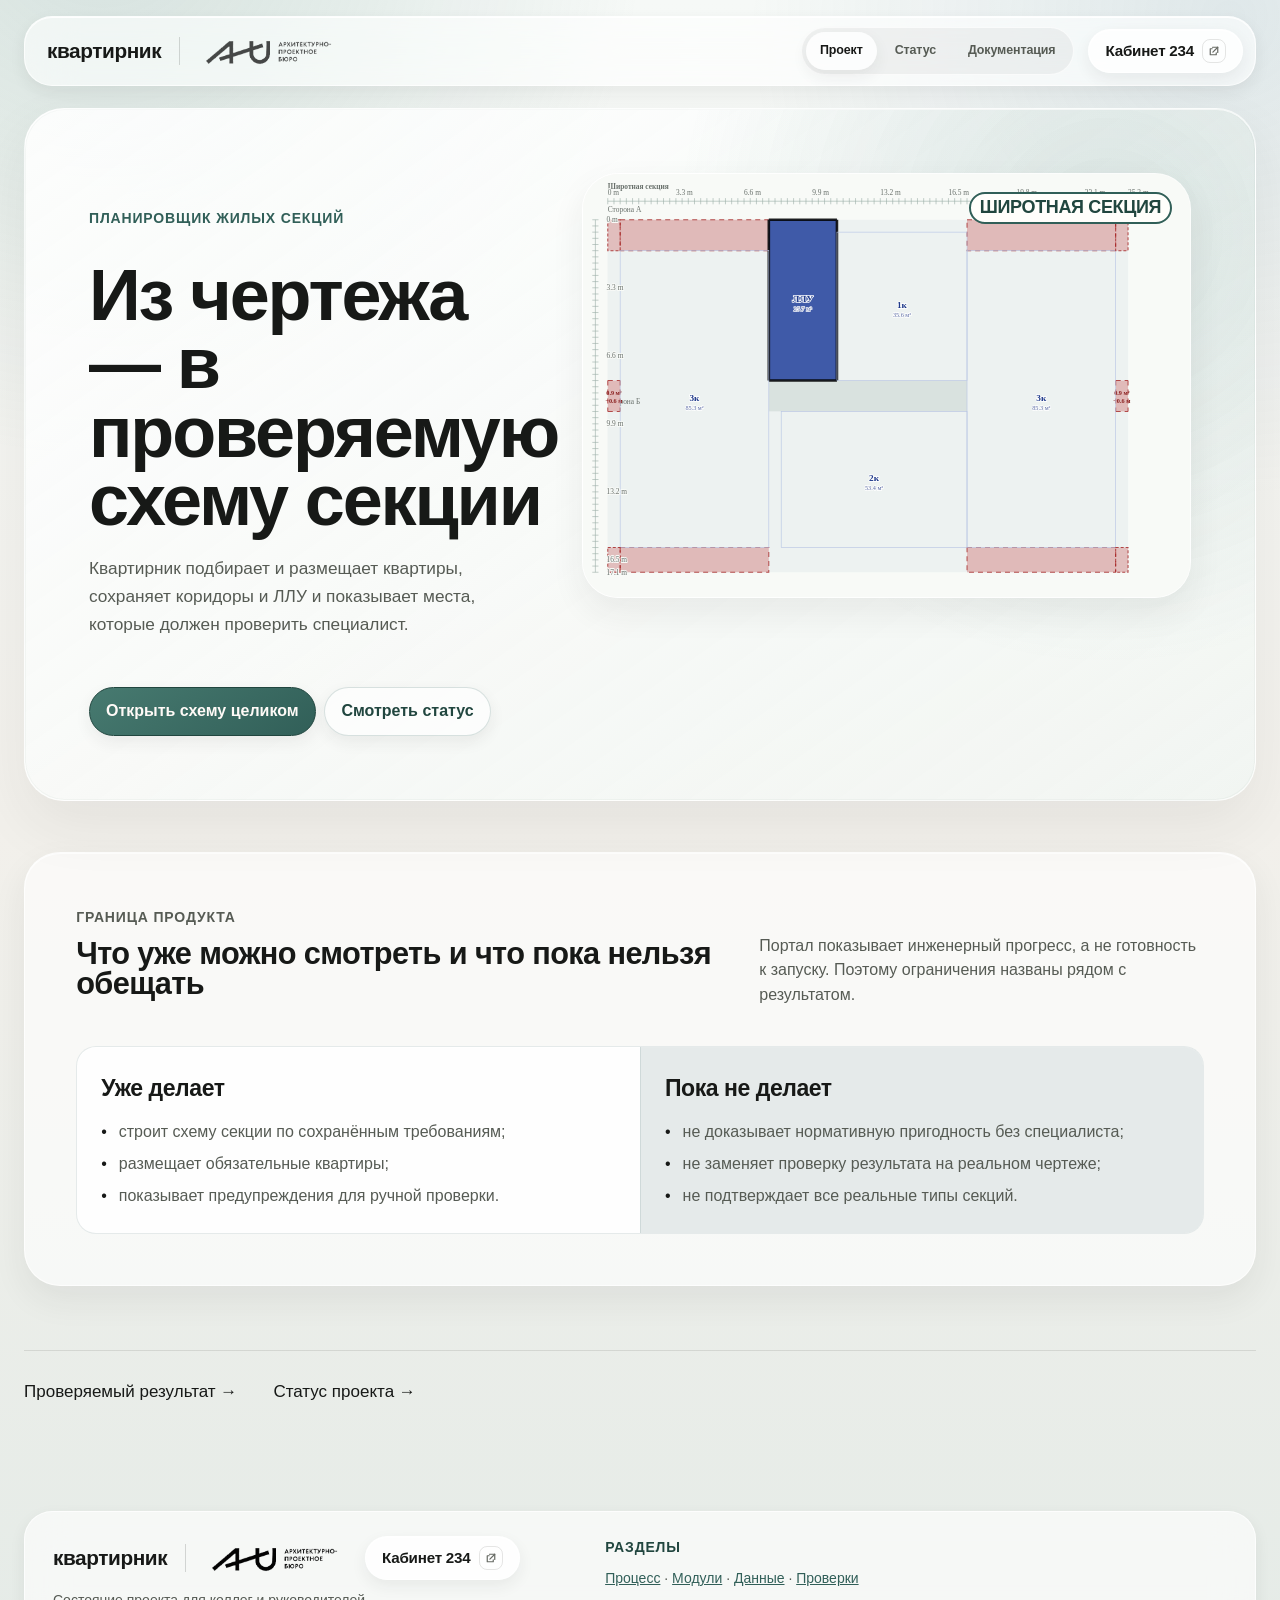
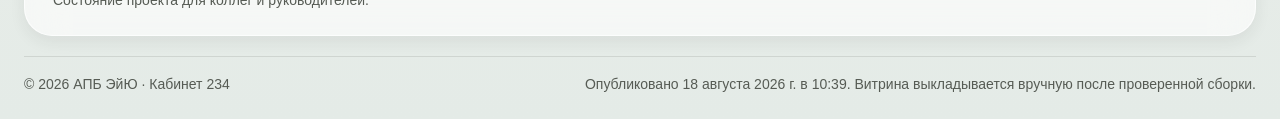
==== commit ca2c0c97: "публикация: журнал за 17 и 18 августа, срез на 18-е" ====
--- a/index.html
+++ b/index.html
@@ -121,7 +121,7 @@
     </div>
     <div class="wrap manager-footer__legal">
       <span>© 2026 АПБ ЭйЮ · Кабинет 234</span>
-      <span>Опубликовано 18 августа 2026 г. в 10:24. Витрина выкладывается вручную после проверенной сборки.</span>
+      <span>Опубликовано 18 августа 2026 г. в 10:39. Витрина выкладывается вручную после проверенной сборки.</span>
     </div>
   </footer>
 </body>
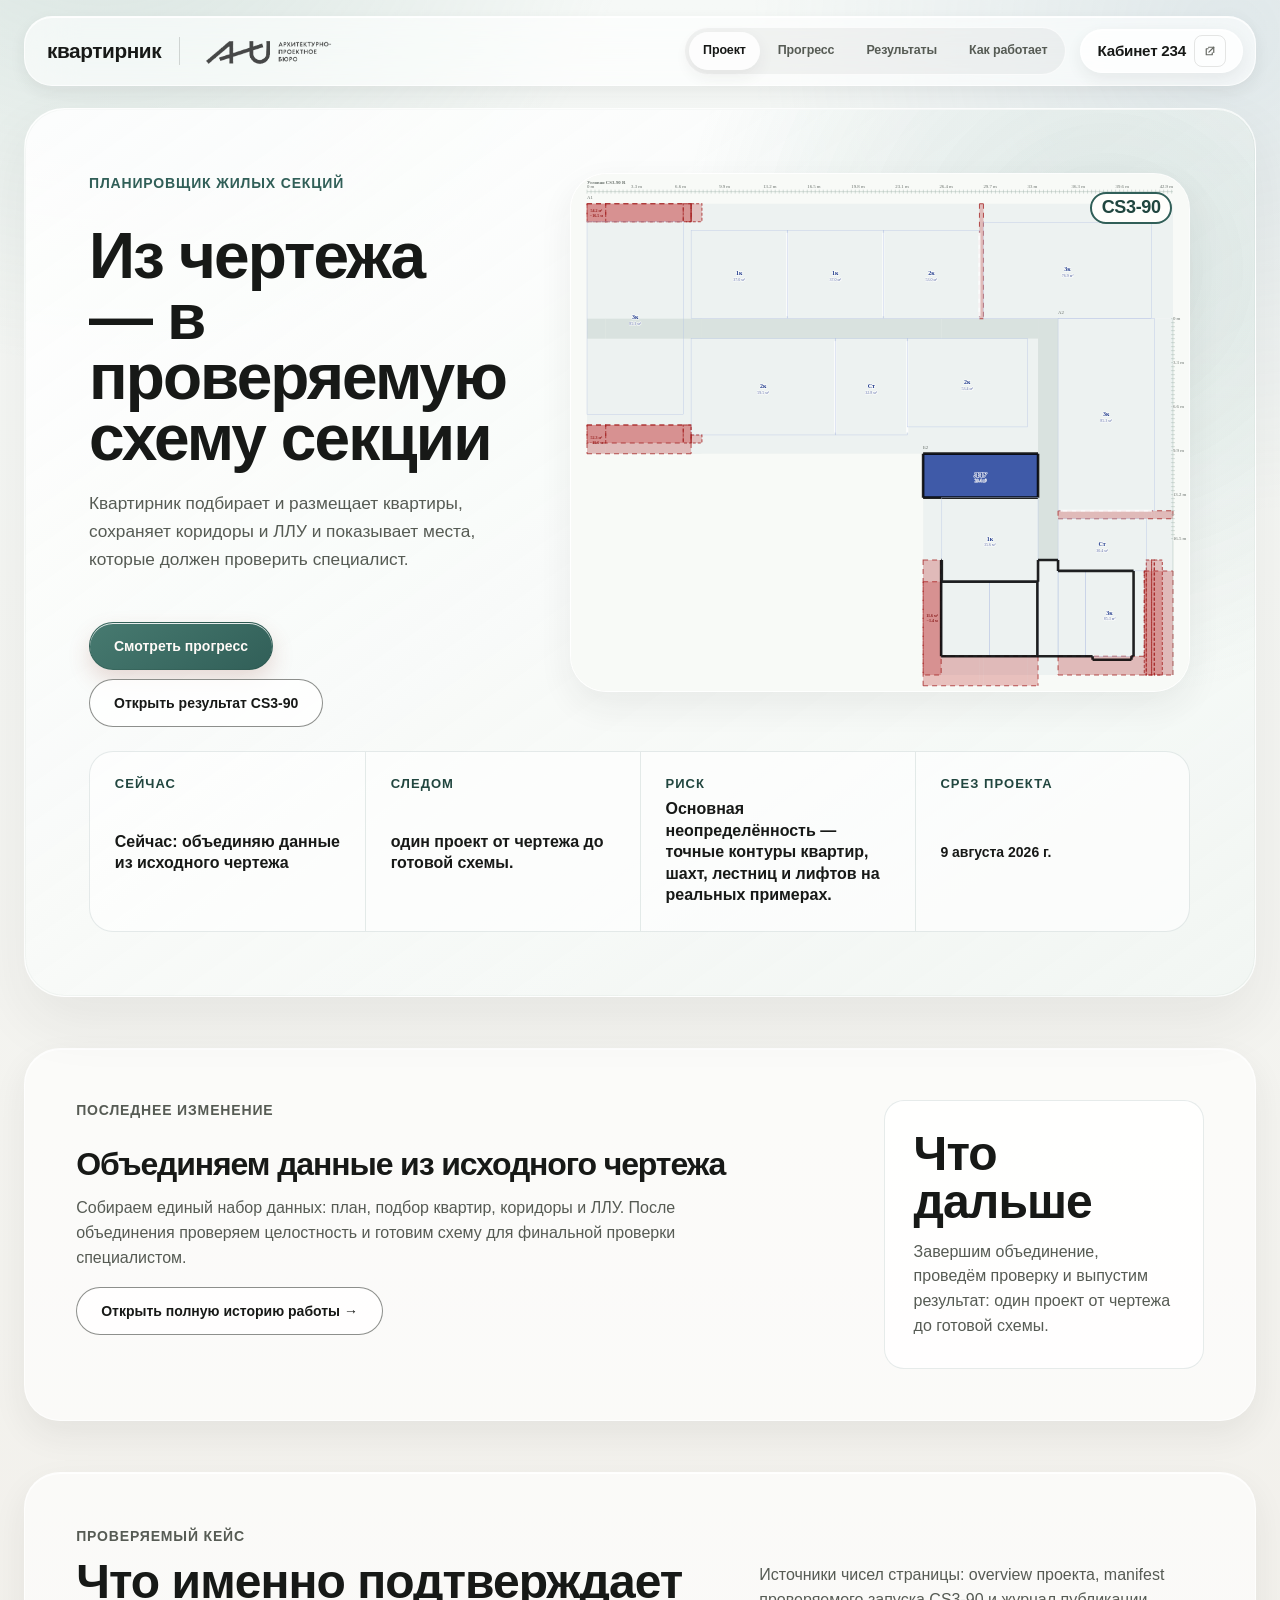
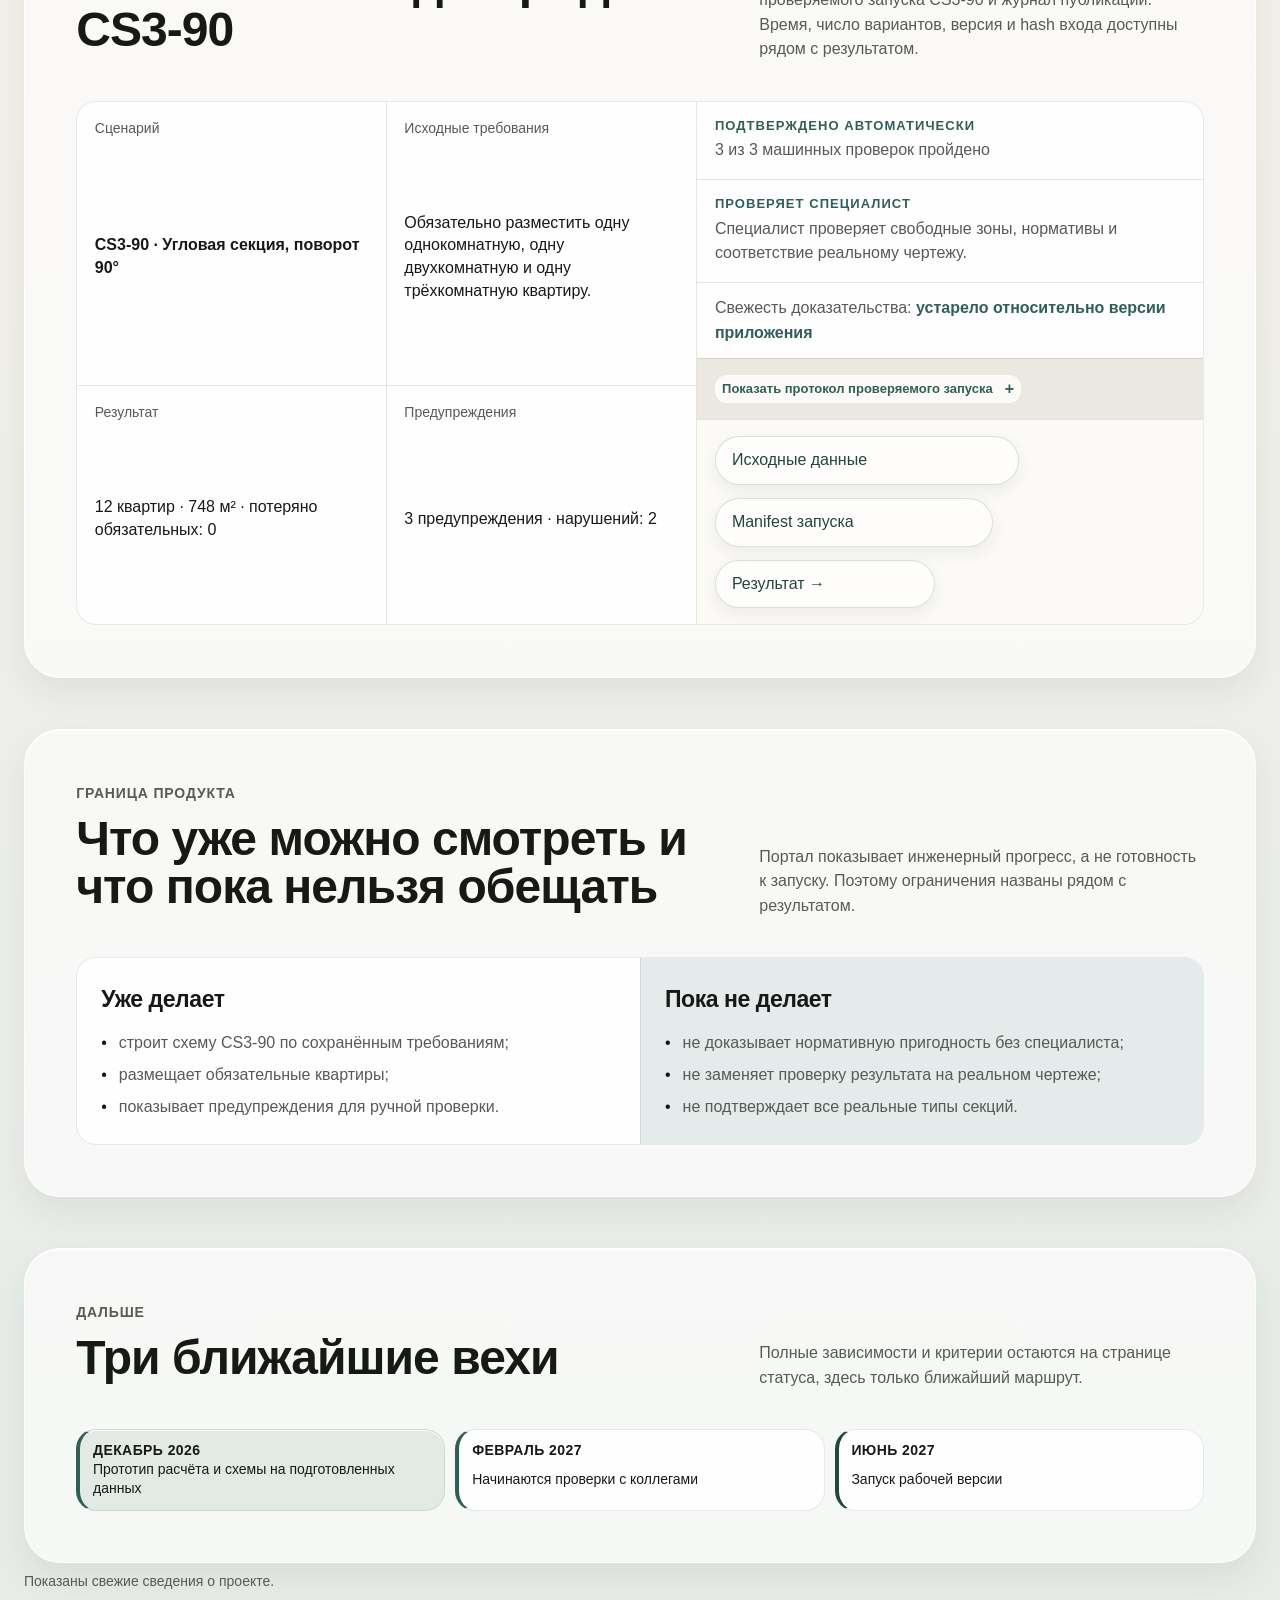
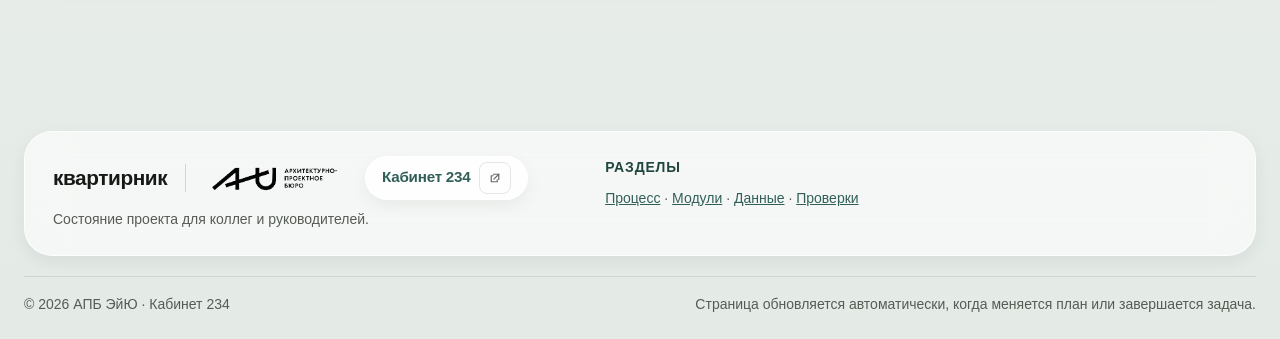
==== commit 74a0845d: "публикация: витрина с системой 1.24.0 и честным манифестом копии" ====
--- a/index.html
+++ b/index.html
@@ -15,9 +15,10 @@
   <link rel="icon" type="image/png" sizes="64x64" href="program-flow/branding/kvartirnik-icon-64.png?v=liquid-glass-1">
   <link rel="apple-touch-icon" sizes="180x180" href="program-flow/branding/kvartirnik-icon-180.png?v=liquid-glass-1">
   <link rel="canonical" href="https://kvartirnik-au.ru/">
-  <link rel="preload" as="image" href="program-flow/output/llt-simple.preview.svg" type="image/svg+xml" fetchpriority="high">
-  <link rel="stylesheet" href="program-flow/index-html.c69a66f5537d.css">
+  <link rel="preload" as="image" href="program-flow/output/cs3-90-requirements.preview.svg" type="image/svg+xml" fetchpriority="high">
+  <link rel="stylesheet" href="program-flow/index-html.615760a0930b.css">
   <script type="module" src="program-flow/nav-menu.js"></script>
+  <script type="module" src="program-flow/manager-overview.js"></script>
 </head>
 <body>
   <a class="skip-link" href="#mainContent">Перейти к содержанию</a>
@@ -27,7 +28,7 @@
         <strong>квартирник</strong>
         <span class="identity-divider" aria-hidden="true"></span>
         <span class="studio-signature" role="img" aria-label="АПБ ЭйЮ — архитектурно-проектное бюро">
-          <img src="./program-flow/branding/au-apb-transparent.png" width="874" height="699" alt="" aria-hidden="true">
+          <img src="program-flow/branding/au-apb-transparent.png" width="874" height="699" alt="" aria-hidden="true">
         </span>
       </a>
       <div class="nav-side">
@@ -35,47 +36,118 @@
           <summary>Меню</summary>
           <nav class="links" aria-label="Основные разделы">
             <a href="./" aria-current="page">Проект</a>
-          <a href="program-flow/roadmap.html#сейчас">Статус</a>
-          <a href="program-flow/process.html">Документация</a>
+            <a href="program-flow/roadmap.html#сейчас">Прогресс</a>
+            <a href="program-flow/index.html">Результаты</a>
+            <a href="program-flow/process.html">Как работает</a>
           </nav>
         </details>
-        <a class="cabinet-link" href="https://timelordy.github.io/cabinet234/" aria-label="Перейти на сайт Кабинет 234">
-          <strong>Кабинет 234</strong>
-          <span class="cabinet-link__mark" aria-hidden="true"><svg viewBox="0 0 16 16"><path d="M6 3h7v7"/><path d="M13 3 6.5 9.5"/><path d="M11 10.5V13H3V5h2.5"/></svg></span>
-        </a>
+        <a class="cabinet-link ds-external" href="https://cab234-au.ru/" aria-label="Перейти на сайт Кабинет 234"><strong>Кабинет 234</strong><span class="cabinet-link__mark ds-external-mark" aria-hidden="true"><svg viewBox="0 0 16 16"><path d="M6 3h7v7"/><path d="M13 3 6.5 9.5"/><path d="M11 10.5V13H3V5h2.5"/></svg></span></a>
       </div>
     </div>
   </header>
 
-  <main id="mainContent" tabindex="-1" data-accent-system="editorial-marker">
+  <main id="mainContent" tabindex="-1" data-accent-system="editorial-marker" data-manager-overview data-overview-source="data/overview.json" data-deployment-source="data/deployment.json" data-load-state="fallback" data-public-number-scope data-public-number-source="#managerNumberSource" data-public-number-date="#managerUpdated">
     <section class="wrap manager-hero" data-visual-kind="manager-summary">
       <div class="manager-hero__copy">
         <p class="eyebrow">Планировщик жилых секций</p>
         <h1>Из чертежа — в проверяемую схему секции</h1>
         <p class="lead">Квартирник подбирает и размещает квартиры, сохраняет коридоры и ЛЛУ и показывает места, которые должен проверить специалист.</p>
+        <div class="stage-note" aria-label="Текущая стадия проекта">
+          <span>Сейчас</span>
+          <strong id="managerStage">Объединяю готовые части программы</strong>
+          <p id="managerStageSummary">Основные части программы уже работают по отдельности. Сейчас проверяю их вместе на одном реальном проекте: от исходного чертежа до готовой схемы.</p>
+        </div>
         <div class="landing-cta">
-          <!-- Первый экран показывает работающий результат, поэтому основная кнопка ведёт
-               к нему, а не к рассказу о пути к нему. -->
-          <a class="cta-primary" href="program-flow/output/llt-simple.svg">Открыть схему целиком</a>
-          <a class="text-cta" href="program-flow/roadmap.html#сейчас">Смотреть статус</a>
-          
+          <a class="cta-primary ds-button ds-button--large ds-button--primary" href="program-flow/roadmap.html#сейчас">Смотреть прогресс</a>
+          <a class="text-cta ds-button ds-button--large" href="program-flow/output/cs3-90-requirements.svg">Открыть результат CS3‑90</a>
         </div>
       </div>
 
       <figure class="result-proof">
         <div class="result-proof__frame">
           <div class="result-proof__canvas">
-          <img id="evidenceImage" src="program-flow/output/llt-simple.preview.svg" width="980" height="684" decoding="async" fetchpriority="high" alt="Схема широтной секции, построенная программой: однокомнатная квартира сверху, двухкомнатная снизу, две трёхкомнатные по прямым участкам, коридор и лифтово-лестничный узел между ними, с размерами и отметками ручной проверки." aria-describedby="resultAnnotations resultCaption">
-            <ol class="result-proof__annotations" id="resultAnnotations" aria-label="Что показано на схеме"><li data-callout="apartments" title="Обязательные одно- и двухкомнатная квартиры стоят на своих сторонах, к ним добавлены две трёхкомнатные."><strong>Квартиры размещены</strong></li><li data-callout="core" title="Лифтово-лестничный узел и проходы остаются отдельными зонами и не заняты квартирами."><strong>ЛЛУ и коридор сохранены</strong></li><li data-callout="review" title="Три замечания: одно о составе и два о площади. Нормативы автоматически не проверялись."><strong>Есть ручная проверка</strong></li></ol>
+          <img id="evidenceImage" src="program-flow/output/cs3-90-requirements.preview.svg" width="1583" height="1310" decoding="async" fetchpriority="high" data-preserve-source alt="Настоящий снимок работающего приложения: детальные планы квартир CS3-90 с мебелью, стенами, дверями, коридором и лифтово-лестничным узлом." aria-describedby="resultAnnotations resultCaption">
+            <ol class="result-proof__annotations" id="resultAnnotations" aria-label="Что показано на схеме"><li data-callout="apartments" title="В схеме видны обязательные одно-, двух- и трёхкомнатная квартиры."><span>1</span><strong>Квартиры размещены</strong></li><li data-callout="core" title="Лифтово-лестничный узел и проходы остаются отдельными зонами."><span>2</span><strong>ЛЛУ и коридор сохранены</strong></li><li data-callout="review" title="Пять замечаний сгруппированы по составу и площади; для каждого показана причина, а нормативы отмечены как не проверенные автоматически."><span>3</span><strong>Есть ручная проверка</strong></li></ol>
           </div>
-          <span class="result-proof__label">Широтная секция</span>
-        </div>
-        <figcaption id="resultCaption"><strong>Это канонический результат.</strong> Он показывает, что программа строит схему по требованиям, но ещё не заменяет проверку специалиста.</figcaption>
+          <span class="result-proof__label">CS3-90</span>
+        </div>
+        <figcaption id="resultCaption"><strong>Это один канонический результат.</strong> Он показывает, что программа строит схему по требованиям, но ещё не заменяет проверку специалиста.</figcaption>
       </figure>
 
-    </section>
-
-
+      <div class="manager-snapshot" aria-label="Краткое состояние проекта">
+        <article data-signal="now"><span>Сейчас</span><strong id="managerCurrentTitle">Сейчас: объединяю данные из исходного чертежа</strong><small id="managerFactDone" hidden>Подтверждено: 1 · в работе: 2</small></article>
+        <article data-signal="next"><span>Следом</span><strong id="managerFactNext">один проект от чертежа до готовой схемы.</strong></article>
+        <article data-signal="risk"><span>Риск</span><strong id="managerFactRisk">Основная неопределённость — точные контуры квартир, шахт, лестниц и лифтов на реальных примерах.</strong></article>
+        <article data-signal="date"><span>Срез проекта</span><strong><time id="managerUpdated" datetime="2026-07-31">9 августа 2026 г.</time></strong></article>
+      </div>
+    </section>
+
+    <section class="wrap landing-work" aria-labelledby="changesTitle">
+      <div class="landing-work__copy">
+        <p class="eyebrow">Последнее изменение</p>
+        <h2 id="changesTitle">Объединяем данные из исходного чертежа</h2>
+        <p>Собираем единый набор данных: план, подбор квартир, коридоры и ЛЛУ. После объединения проверяем целостность и готовим схему для финальной проверки специалистом.</p>
+        <a class="manager-text-link ds-button ds-button--large" href="program-flow/roadmap.html#история">Открыть полную историю работы&nbsp;→</a>
+      </div>
+      <aside class="landing-work__next" aria-labelledby="nextWorkTitle">
+        <h2 id="nextWorkTitle">Что дальше</h2>
+        <p>Завершим объединение, проведём проверку и выпустим результат: один проект от чертежа до готовой схемы.</p>
+      </aside>
+    </section>
+
+    <section class="wrap evidence-section" aria-labelledby="evidenceTitle">
+      <div class="section-head manager-heading manager-heading--split">
+        <div><p class="eyebrow">Проверяемый кейс</p><h2 id="evidenceTitle">Что именно подтверждает CS3-90</h2></div>
+        <p id="managerNumberSource">Источники чисел страницы: overview проекта, manifest проверяемого запуска CS3-90 и журнал публикации. Время, число вариантов, версия и hash входа доступны рядом с результатом.</p>
+      </div>
+      <div class="evidence-board" data-accent-panel>
+        <dl class="evidence-facts">
+          <div><dt>Сценарий</dt><dd id="evidenceScenario">CS3-90 · Угловая секция, поворот 90°</dd></div>
+          <div><dt>Исходные требования</dt><dd id="evidenceInput">Обязательно разместить одну однокомнатную, одну двухкомнатную и одну трёхкомнатную квартиру.</dd></div>
+          <div><dt>Результат</dt><dd id="evidenceResult">12 квартир · 748 м² · потеряно обязательных: 0</dd></div>
+          <div><dt>Предупреждения</dt><dd id="evidenceWarnings">3 предупреждения · нарушений: 2</dd></div>
+        </dl>
+        <div hidden aria-hidden="true">
+          <span id="evidenceApartmentCount">12</span>
+          <span id="evidenceArea">748</span>
+          <span id="evidenceRequiredLost">0</span>
+          <span id="routeRequirements">1к + 2к + 3к</span>
+          <span id="routePlacement">12 квартир · 6 рядов</span>
+          <span id="routeChecks">3 предупреждения · нарушений: 2</span>
+        </div>
+        <div class="evidence-split">
+          <article><span>Подтверждено автоматически</span><p id="evidenceAutomatic">3 из 3 машинных проверок пройдено</p></article>
+          <article><span>Проверяет специалист</span><p id="evidenceManual">Специалист проверяет свободные зоны, нормативы и соответствие реальному чертежу.</p></article>
+          <p class="evidence-status">Свежесть доказательства: <strong id="evidenceFreshness" data-state="stale">устарело относительно версии приложения</strong></p>
+          <details class="technical-details technical-details--compact evidence-technical" data-technical-copy>
+            <summary>Показать протокол проверяемого запуска</summary><div class="ds-disclosure-content">
+            <dl class="ds-definition-list">
+              <div class="ds-definition-row"><dt>Доля площади квартир</dt><dd id="evidenceMetric">Доля площади квартир: 64,82% (округлено до 65%) = 748,22 м² квартир / 1 154,25 м² всей секции × 100</dd></div>
+              <div class="ds-definition-row"><dt>Источник результата</dt><dd><a id="evidenceResultSource" href="program-flow/output/cs3-90-requirements.manifest.json">запись проверки CS3-90</a></dd></div>
+              <div class="ds-definition-row"><dt>Результат сформирован</dt><dd id="evidenceResultGeneratedAt">29 июля 2026 г. в 10:12</dd></div>
+              <div class="ds-definition-row"><dt>Свежесть результата</dt><dd id="evidenceResultFreshness" data-state="stale">устарело относительно версии приложения</dd></div>
+              <div class="ds-definition-row"><dt>Исходник портала</dt><dd id="portalBuildCommit" title="publication-20260820065349">publication-20260820065349</dd></div>
+              <div class="ds-definition-row"><dt>Портал собран</dt><dd id="portalBuildGeneratedAt">20 августа 2026 г. в 09:53</dd></div>
+              <div class="ds-definition-row"><dt>Портал опубликован</dt><dd id="portalBuildPublishedAt">20 августа 2026 г. в 09:53</dd></div>
+              <div class="ds-definition-row"><dt>Режим портала</dt><dd id="portalBuildMode">публикационная сборка</dd></div>
+              <div class="ds-definition-row"><dt>Версия приложения</dt><dd id="applicationCommit" title="publication-20260820065349">publication-20260820065349</dd></div>
+              <div class="ds-definition-row"><dt>Проверка приложения</dt><dd id="applicationRelease">подтверждённого результата проверки нет</dd></div>
+              <div class="ds-definition-row"><dt>Приложение проверено</dt><dd id="applicationCheckedAt">нет данных</dd></div>
+              <div class="ds-definition-row"><dt>Версия расчёта</dt><dd id="evidenceProducedBy" title="undisclosed">undisclosed</dd></div>
+              <div class="ds-definition-row"><dt>Возраст доказательства</dt><dd id="evidenceAge">21 день</dd></div>
+              <div class="ds-definition-row"><dt>Расстояние между версиями</dt><dd id="evidenceRevisionDelta">нет данных</dd></div>
+              <div class="ds-definition-row"><dt>Hash исходных данных</dt><dd><code id="evidenceInputHash">41a3c2f7bdbc</code></dd></div>
+              <div class="ds-definition-row"><dt>Запуск сформирован</dt><dd id="evidenceGeneratedAt">29 июля 2026 г. в 10:12</dd></div>
+              <div class="ds-definition-row"><dt>Время расчёта</dt><dd id="evidenceDuration">1,45 с</dd></div>
+              <div class="ds-definition-row"><dt>Рассмотрено вариантов</dt><dd id="evidenceVariantCount">384</dd></div>
+              <div class="ds-definition-row"><dt>Формула доли площади квартир</dt><dd id="evidenceFormula">748,22 м² квартир / 1 154,25 м² всей секции × 100</dd></div>
+            </dl>
+            <ol class="evidence-warning-groups" id="evidenceWarningGroups"><li data-state="warning"><details><summary><strong>Состав: 3 предупреждения</strong></summary><span>Желательные типы квартир не помещаются на выбранной стороне без переполнения.</span><ul><li><strong>Не помещается без переполнения выбранной стороны.</strong><span>Желательное требование: 4-комн. не помещается без переполнения выбранной стороны.</span></li><li><strong>Не помещается без переполнения выбранной стороны.</strong><span>Желательное требование: 4-комн. не помещается без переполнения выбранной стороны.</span></li><li><strong>Не помещается без переполнения выбранной стороны.</strong><span>Желательное требование: 4-комн. не помещается без переполнения выбранной стороны.</span></li></ul></details></li><li data-state="failed"><details><summary><strong>Площадь: 2 нарушения</strong></summary><span>Для указанных типов не нашлось размещённой квартиры в заданном диапазоне площади.</span><ul><li><strong>Нет размещённой квартиры в заданном диапазоне площади.</strong><span>1-комн.: нет поставленной квартиры в заданном диапазоне площади.</span></li><li><strong>Нет размещённой квартиры в заданном диапазоне площади.</strong><span>3-комн.: нет поставленной квартиры в заданном диапазоне площади.</span></li></ul></details></li><li data-state="not-checked"><strong>Нормативы: не проверялись</strong></li><li data-state="passed"><strong>Геометрия: 0 критических нарушений</strong></li></ol>
+          </div></details>
+          <p class="evidence-links"><a id="evidenceInputLink" href="program-flow/output/cs3-90-requirements.input.json">Исходные данные</a><a id="evidenceManifestLink" href="program-flow/output/cs3-90-requirements.manifest.json">Manifest запуска</a><a id="evidenceResultLink" href="program-flow/output/cs3-90-requirements.svg">Результат&nbsp;→</a></p>
+        </div>
+      </div>
+    </section>
 
     <section class="wrap product-boundary" id="продукт" aria-labelledby="productTitle">
       <div class="section-head manager-heading manager-heading--split">
@@ -83,19 +155,26 @@
         <p>Портал показывает инженерный прогресс, а не готовность к запуску. Поэтому ограничения названы рядом с результатом.</p>
       </div>
       <div class="boundary-grid">
-        <article><h3>Уже делает</h3><ul><li>строит схему секции по сохранённым требованиям;</li><li>размещает обязательные квартиры;</li><li>показывает предупреждения для ручной проверки.</li></ul></article>
+        <article><h3>Уже делает</h3><ul><li>строит схему CS3-90 по сохранённым требованиям;</li><li>размещает обязательные квартиры;</li><li>показывает предупреждения для ручной проверки.</li></ul></article>
         <article><h3>Пока не делает</h3><ul><li>не доказывает нормативную пригодность без специалиста;</li><li>не заменяет проверку результата на реальном чертеже;</li><li>не подтверждает все реальные типы секций.</li></ul></article>
       </div>
     </section>
 
-
-
-
-
-    <nav class="wrap landing-routes" aria-label="Куда дальше">
-      <a href="program-flow/checks.html#evidenceTitle">Проверяемый результат&nbsp;→</a>
-      <a href="program-flow/roadmap.html#сейчас">Статус проекта&nbsp;→</a>
-    </nav>
+    <section class="wrap compact-plan" aria-labelledby="planTitle">
+      <div class="section-head manager-heading manager-heading--split">
+        <div><p class="eyebrow">Дальше</p><h2 id="planTitle">Три ближайшие вехи</h2></div>
+        <p>Полные зависимости и критерии остаются на странице статуса, здесь только ближайший маршрут.</p>
+      </div>
+      <div class="manager-milestones" id="managerMilestones" aria-label="Ключевые даты общего плана">
+        <span data-milestone-kind="prototype"><b>Декабрь 2026</b>Прототип расчёта и схемы на подготовленных данных</span>
+        <span data-milestone-kind="testing"><b>Февраль 2027</b>Начинаются проверки с коллегами</span>
+        <span data-milestone-kind="release"><b>Июнь 2027</b>Запуск рабочей версии</span>
+      </div>
+    </section>
+
+    <div id="managerChanges" hidden aria-hidden="true"><article><time datetime="2026-07-29">29 июля 2026 г.</time><h3>Опубликован индивидуальный чертёж 1k-SS-13</h3><details class="change-technical" data-technical-copy><summary>Техническая запись</summary><dl><div><dt>Что изменилось</dt><dd>Программа показывает полный наружный контур 1k-SS-13 без подстановки соседней квартиры, а журнал теперь однозначно называет опубликованную версию этого результата.</dd></div><div><dt>На чём основано</dt><dd>Индивидуальный исходник, все 32 стены, сетка 6600×6600 и сведения о происхождении прямых, собранных и исторических чертежей.</dd></div></dl></details></article><article><time datetime="2026-07-28">28 июля 2026 г.</time><h3>Настоящий результат CS3-90 готов к публикации</h3><details class="change-technical" data-technical-copy><summary>Техническая запись</summary><dl><div><dt>Что изменилось</dt><dd>Канонический SVG сохранился как проверяемый источник, а отдельный настоящий runtime PNG стал видимым изображением карточки.</dd></div><div><dt>На чём основано</dt><dd>Собранный public artifact, браузерная геометрическая проверка и Lighthouse подтвердили изображение 804×683 без перекрытия.</dd></div></dl></details></article><article><time datetime="2026-07-22">22 июля 2026 г.</time><h3>Вернул реальный масштаб квартир в тестовых рядах</h3><details class="change-technical" data-technical-copy><summary>Техническая запись</summary><dl><div><dt>Что изменилось</dt><dd>В тесте всех 176 квартир S, M, L и остальные планы показываются без осевого сжатия. Например, studio-S-02 занимает полный габарит 3300×9200 мм, а рабочая область 3300×7200 мм остаётся видимой как отдельный внутренний контур.</dd></div><div><dt>На чём основано</dt><dd>Каталог квартир отдельно передаёт глубину полного DWG и глубину занятой планировочной области. Экран строит внешний слот по полному габариту и нижний пунктирный контур по планировочной глубине. Отрисовка применяет к исходному DWG равный масштаб по X и Y.</dd></div></dl></details></article></div>
+
+    <p class="wrap manager-load-note" id="managerLoadNote" role="status">Свежие данные ещё загружаются. Пока показана последняя сохранённая версия.</p>
   </main>
 
   <footer>
@@ -109,7 +188,7 @@
             <img src="./program-flow/branding/au-apb-transparent.png" width="874" height="699" alt="" aria-hidden="true">
           </span>
         </a>
-          <a class="cabinet-link cabinet-link--footer" href="https://timelordy.github.io/cabinet234/" aria-label="Перейти на сайт Кабинет 234"><strong>Кабинет 234</strong><span class="cabinet-link__mark" aria-hidden="true"><svg viewBox="0 0 16 16"><path d="M6 3h7v7"/><path d="M13 3 6.5 9.5"/><path d="M11 10.5V13H3V5h2.5"/></svg></span></a>
+          <a class="cabinet-link cabinet-link--footer ds-external" href="https://cab234-au.ru/" aria-label="Перейти на сайт Кабинет 234"><strong>Кабинет 234</strong><span class="cabinet-link__mark ds-external-mark" aria-hidden="true"><svg viewBox="0 0 16 16"><path d="M6 3h7v7"/><path d="M13 3 6.5 9.5"/><path d="M11 10.5V13H3V5h2.5"/></svg></span></a>
         </div>
         <p class="manager-footer__tagline">Состояние проекта для коллег и руководителей.</p>
       </div>
@@ -117,11 +196,10 @@
         <span class="micro">Разделы</span>
         <p><a href="program-flow/process.html">Процесс</a> · <a href="program-flow/teams.html">Модули</a> · <a href="program-flow/data.html">Данные</a> · <a href="program-flow/checks.html">Проверки</a></p>
       </div>
-      
     </div>
     <div class="wrap manager-footer__legal">
       <span>© 2026 АПБ ЭйЮ · Кабинет 234</span>
-      <span>Опубликовано 18 августа 2026 г. в 10:39. Витрина выкладывается вручную после проверенной сборки.</span>
+      <span>Страница обновляется автоматически, когда меняется план или завершается задача.</span>
     </div>
   </footer>
 </body>
--- a/program-flow/index-html.615760a0930b.css
+++ b/program-flow/index-html.615760a0930b.css
@@ -0,0 +1,4054 @@
+:root {
+  color-scheme: light;
+
+  --canvas: #f3f5f1;
+  --paper: #ffffff;
+  --ink: #17211e;
+  --ink-soft: #68736e;
+  --muted: #596660;
+  --fill: #e9eeea;
+  --fill-deep: #dde5df;
+  --hairline: #d7ded9;
+  --acid: #c8f548;
+  --panel: #17231f;
+  --panel-soft: #22322c;
+  --panel-ink: #f6f8f4;
+  --teal: #2f7067;
+  --teal-soft: #dbeae5;
+  --danger: #a84534;
+  --ok: #2c7658;
+  --status-done: var(--ok);
+  --status-doing: var(--acid);
+  --status-blocked: var(--danger);
+  --status-planned: var(--fill);
+  --status-conditional: var(--ink-soft);
+
+  --sans: "Segoe UI Variable Display", "Segoe UI", system-ui, Roboto, Helvetica, Arial, sans-serif;
+  
+  --mono: ui-monospace, "Segoe UI Mono", Consolas, "SFMono-Regular", Menlo, monospace;
+
+  --fs-display: clamp(2.1rem, 5.6vw, 4.75rem);
+  --fs-h2: clamp(1.35rem, 2.4vw, 2.1rem);
+  --fs-h3: clamp(1.1rem, 1.5vw, 1.35rem);
+  --fs-micro: 0.875rem;
+  --track-display: -0.03em;
+  --track-micro: 0.055em;
+
+  --page: clamp(1.25rem, 4vw, 4.5rem);
+  --section: clamp(3rem, 6vw, 5.5rem);
+
+  --r-sm: 12px;
+  --r-md: 24px;
+  --r-lg: 32px;
+
+  --ease: cubic-bezier(0.22, 0.61, 0.36, 1);
+  --fast: 180ms;
+
+  font-family: var(--sans);
+}
+
+* { box-sizing: border-box; }
+
+body {
+  margin: 0;
+  background: var(--canvas);
+  color: var(--ink);
+  font-size: 1rem;
+  line-height: 1.55;
+  -webkit-font-smoothing: antialiased;
+  text-rendering: optimizeLegibility;
+  font-optical-sizing: auto;
+  overflow-x: hidden;
+}
+
+img { max-width: 100%; }
+
+h1, h2, h3, h4, p, figure, ul, ol, dl { margin: 0; }
+ul { padding: 0; list-style: none; }
+
+:focus-visible { outline: 2px solid var(--ink); outline-offset: 3px; border-radius: 2px; }
+
+.skip-link {
+  position: fixed;
+  z-index: 100;
+  top: 0.75rem;
+  left: 0.75rem;
+  min-height: 44px;
+  padding: 0.65rem 1rem;
+  transform: translateY(-180%);
+  border-radius: var(--r-sm);
+  color: var(--panel-ink);
+  background: var(--panel);
+  font-weight: 650;
+}
+.skip-link:focus { transform: translateY(0); }
+
+.visually-hidden {
+  position: absolute;
+  width: 1px; height: 1px;
+  padding: 0; margin: -1px;
+  overflow: hidden;
+  clip: rect(0 0 0 0);
+  white-space: nowrap;
+  border: 0;
+}
+
+.wrap {
+  width: 100%;
+  max-width: 1240px;
+  margin-inline: auto;
+  padding-inline: var(--page);
+}
+main.wrap { display: block; padding-bottom: var(--section); }
+main.wrap > section,
+main.wrap > .roadmap-progress,
+main.wrap > .roadmap-filter { margin-top: var(--section); }
+main.wrap > section:first-child { margin-top: clamp(2.5rem, 5vw, 4.5rem); }
+
+
+
+.badge {
+  display: inline-flex;
+  align-items: center;
+  gap: 0.5em;
+}
+.eyebrow {
+  display: inline-flex;
+  width: fit-content;
+  margin: 0 0 0.65rem;
+}
+.lead {
+  color: var(--muted);
+  font-size: clamp(1.02rem, 1.35vw, 1.22rem);
+  line-height: 1.55;
+  max-width: 68ch;
+}
+.muted { color: var(--muted); }
+.number-provenance {
+  color: var(--muted);
+  font-family: var(--sans);
+  font-size: var(--fs-micro);
+  line-height: 1.55;
+}
+.number-provenance code { font-size: 0.92em; }
+
+h1 {
+  font-size: var(--fs-display);
+  font-weight: 600;
+  line-height: 1.04;
+  letter-spacing: var(--track-display);
+  text-transform: none;
+  text-wrap: pretty;
+}
+h2 { font-size: var(--fs-h2); font-weight: 650; letter-spacing: -0.01em; }
+h3 { font-size: var(--fs-h3); font-weight: 650; }
+code { font-family: var(--sans); }
+
+.section-head { max-width: 70ch; margin-bottom: clamp(1.5rem, 3vw, 2.4rem); }
+.section-head h2 { margin-bottom: 0.5rem; }
+.section-head p { color: var(--muted); }
+.page-head { max-width: 74ch; }
+.page-head .badge { margin-bottom: 1rem; }
+.page-head h1 { margin-bottom: 1rem; }
+
+
+.topbar {
+  position: sticky;
+  top: 0;
+  z-index: 20;
+  background: rgba(255, 255, 255, 0.92);
+  backdrop-filter: blur(8px);
+  border-bottom: 1px solid var(--hairline);
+}
+.topbar .nav {
+  display: flex;
+  align-items: center;
+  gap: 1.25rem;
+  min-height: 60px;
+  padding-block: 0;
+}
+.brand {
+  display: inline-flex;
+  align-items: center;
+  gap: 0.55rem;
+  text-decoration: none;
+  color: var(--ink);
+  font-weight: 700;
+  letter-spacing: var(--track-display);
+  white-space: nowrap;
+}
+.brand-logo { font-size: 1.02rem; }
+.brand-logo span { font-weight: 700; letter-spacing: var(--track-display); color: var(--ink); }
+
+.links {
+  display: flex;
+  flex-wrap: wrap;
+  align-items: center;
+  gap: 0.2rem 1.3rem;
+  margin-left: auto;
+}
+.links > a {
+  display: inline-flex;
+  align-items: center;
+  min-height: 44px;
+  text-decoration: none;
+  color: var(--ink);
+  font-size: 0.94rem;
+  padding: 0;
+  border-bottom: 1px solid transparent;
+  transition: color var(--fast) var(--ease), border-color var(--fast) var(--ease);
+}
+.links > a:hover { color: var(--muted); }
+.links > a[aria-current] { border-color: var(--ink); }
+
+.site-menu { margin-left: auto; }
+.site-menu > summary {
+  display: none;
+  list-style: none;
+}
+.site-menu > summary::-webkit-details-marker { display: none; }
+
+  align-items: center;
+  display: flex;
+  min-height: 44px;
+  text-decoration: none;
+  color: var(--ink);
+  font-size: 0.875rem;
+  padding: 8px 10px;
+  border-radius: var(--r-sm);
+  transition: background var(--fast) var(--ease);
+}
+
+
+.process-intro,
+.hero-explain {
+  display: grid;
+  grid-template-columns: minmax(0, 1.05fr) minmax(0, 0.95fr);
+  gap: clamp(1.5rem, 4vw, 3.5rem);
+  align-items: center;
+}
+.process-copy .badge,
+.hero-copy .badge { margin-bottom: 1rem; }
+.process-copy h1,
+.hero-copy h1 { margin-bottom: 1rem; }
+
+.process-visual,
+.plan-figure {
+  margin: 0;
+  border-radius: var(--r-md);
+  background: var(--fill);
+  padding: clamp(0.9rem, 2vw, 1.5rem);
+}
+.process-visual img,
+.plan-figure img { display: block; width: 100%; height: auto; border-radius: var(--r-sm); background: var(--paper); }
+.process-visual figcaption,
+.plan-figure figcaption {
+  margin-top: 0.75rem;
+  font-family: var(--sans);
+  font-size: var(--fs-micro);
+  letter-spacing: 0.04em;
+  color: var(--muted);
+}
+.worked-plan { background: var(--fill); }
+
+
+.payoff {
+  display: flex;
+  flex-wrap: wrap;
+  align-items: stretch;
+  gap: 0.75rem;
+  margin-top: 1.6rem;
+}
+.payoff-item {
+  flex: 1 1 200px;
+  display: grid;
+  gap: 0.25rem;
+  padding: 0.9rem 1rem;
+  border-radius: var(--r-md);
+  background: var(--fill);
+}
+.payoff-item b { font-size: 1rem; }
+.payoff-item span { color: var(--muted); font-size: 0.875rem; }
+.payoff-win { background: var(--panel); color: var(--panel-ink); }
+.payoff-win span { color: rgba(245, 246, 244, 0.62); }
+.payoff-arrow { align-self: center; color: var(--ink-soft); font-size: 1.25rem; }
+
+
+.landing-cta { display: flex; flex-wrap: wrap; gap: 0.55rem; margin-top: 1.7rem; }
+
+
+.example, .project-brief {
+  display: grid;
+  gap: 0.5rem;
+  padding: clamp(1rem, 2vw, 1.5rem);
+  border-radius: var(--r-md);
+  background: var(--fill);
+}
+.example p, .project-brief p { color: var(--ink); }
+.example b, .project-brief b { color: var(--ink); }
+.honest, .limit-note, .source-note, .filter-hint {
+  color: var(--muted);
+  font-size: 0.875rem;
+  line-height: 1.55;
+}
+.limit-note { margin-top: 1.25rem; }
+.source-note { margin-bottom: 1.25rem; }
+
+.plan-legend {
+  display: grid;
+  gap: 0.4rem 1.5rem;
+  padding: clamp(1rem, 2vw, 1.35rem) clamp(1rem, 2vw, 1.5rem);
+  border-radius: var(--r-md);
+  background: var(--fill);
+}
+.plan-legend b { grid-column: 1 / -1; }
+.plan-legend ul { display: grid; gap: 0.45rem; }
+.plan-legend li {
+  display: flex;
+  align-items: center;
+  gap: 0.6rem;
+  color: var(--muted);
+  font-size: 0.875rem;
+  cursor: default;
+  border-radius: var(--r-sm);
+  transition: color var(--fast) var(--ease);
+}
+.plan-legend li.is-cued { color: var(--ink); }
+.sw { width: 14px; height: 14px; flex: 0 0 auto; border-radius: 3px; background: var(--ink-soft); }
+.sw-apt { background: #4e84a6; }
+.sw-llu { background: #6576ad; }
+.sw-corr { background: #a36d1c; }
+.sw-gap { background: var(--danger); }
+.sw-ruler { background: var(--ink); }
+
+
+footer {
+  border-top: 1px solid var(--hairline);
+  padding-block: clamp(1.6rem, 3vw, 2.4rem);
+}
+footer .wrap { color: var(--muted); font-size: 0.875rem; line-height: 1.6; }
+footer a { color: var(--ink); }
+footer code { font-family: var(--sans); font-size: 0.8125rem; background: var(--fill); padding: 1px 5px; border-radius: 3px; }
+
+
+@media (max-width: 960px) {
+  .topbar .nav { align-items: center; min-height: 64px; }
+  .site-menu { position: relative; }
+  .site-menu > summary {
+    display: inline-flex;
+    align-items: center;
+    min-height: 44px;
+    padding: 0 0.8rem;
+    cursor: pointer;
+    border: 1px solid var(--hairline);
+    border-radius: var(--r-sm);
+    font-weight: 650;
+  }
+  .site-menu > summary::after { margin-left: 0.5rem; content: "+"; }
+  .site-menu[open] > summary::after { content: "−"; }
+  .site-menu .links {
+    position: absolute;
+    max-height: calc(100vh - 6rem);
+    overflow-y: auto;
+    overscroll-behavior: contain;
+    top: calc(100% + 0.5rem);
+    right: 0;
+    display: grid;
+    width: min(22rem, calc(100vw - 2 * var(--page)));
+    padding: 0.55rem;
+    border: 1px solid var(--hairline);
+    border-radius: var(--r-md);
+    background: var(--paper);
+    box-shadow: 0 18px 40px rgba(26, 27, 29, 0.12);
+  }
+  .site-menu .links > a { padding-inline: 0.8rem; border-bottom: 0; border-radius: var(--r-sm); }
+  .site-menu .links > a:hover { background: var(--fill); }
+  .process-intro, .hero-explain { grid-template-columns: minmax(0, 1fr); }
+}
+@media (max-width: 640px) {
+  .topbar .nav { padding-block: 0.55rem; }
+  .step-row { grid-template-columns: minmax(0, 1fr); }
+  .payoff { flex-direction: column; }
+  .payoff-arrow { transform: rotate(90deg); }
+  .landing-cta a { width: 100%; justify-content: center; }
+}
+
+@media (prefers-reduced-motion: reduce) {
+  *, *::before, *::after {
+    animation-duration: 0.01ms !important;
+    transition-duration: 0.01ms !important;
+    scroll-behavior: auto !important;
+  }
+}
+
+::selection { background: var(--acid); color: var(--ink); }
+
+.brand-logo { display: inline-flex; align-items: center; }
+
+.topbar { box-shadow: inset 0 -1px 0 var(--hairline); }
+
+.technical-details {
+  --technical-bg: var(--surface-card);
+  --technical-fg: var(--teal);
+  margin-top: 1rem;
+}
+
+.technical-details[hidden] { display: none; }
+
+.technical-details:where(:not(.ds-disclosure)) {
+  padding: var(--space-card);
+  border: 1px solid var(--hairline);
+  border-radius: var(--radius-card);
+  background: var(--technical-bg);
+  box-shadow: var(--shadow-card);
+}
+
+.technical-details:where(:not(.ds-disclosure)) > summary {
+  display: flex;
+  gap: 0.75rem;
+  align-items: center;
+  justify-content: space-between;
+  min-height: 2rem;
+  cursor: pointer;
+  list-style: none;
+  color: var(--technical-fg);
+  font-size: 0.875rem;
+  font-weight: 700;
+}
+
+.technical-details:where(:not(.ds-disclosure)) > summary::-webkit-details-marker { display: none; }
+.technical-details:where(:not(.ds-disclosure)) > summary::after { content: "+"; color: var(--technical-fg); font: 700 1rem var(--sans); }
+.technical-details:where(:not(.ds-disclosure))[open] > summary::after { content: "−"; }
+.technical-details:where(:not(.ds-disclosure)) > summary:hover { color: var(--ink); }
+
+.technical-details:where(:not(.ds-disclosure)) > summary:focus-visible {
+  border-radius: 1px;
+  outline: 3px solid var(--ink);
+  outline-offset: 2px;
+}
+
+.technical-details:where(:not(.ds-disclosure)) p,
+.technical-details:where(:not(.ds-disclosure)) .check-cmds {
+  margin-top: 0.75rem;
+  padding-top: 0.75rem;
+  border-top: 1px solid color-mix(in srgb, var(--technical-fg) 25%, transparent);
+}
+
+.technical-details--compact:where(:not(.ds-disclosure)) {
+  margin-top: 0.25rem;
+  padding: 0.65rem 0 0;
+  border: 0;
+  border-top: 1px solid var(--hairline);
+  border-radius: 0;
+  background: transparent;
+  box-shadow: none;
+}
+
+.technical-details--compact:where(:not(.ds-disclosure)) > summary {
+  width: max-content;
+  max-width: 100%;
+  min-height: 1.75rem;
+  justify-content: flex-start;
+  padding: 0.2rem 0.45rem;
+  border-radius: var(--r-sm);
+  background: var(--technical-bg);
+  font-size: 0.8125rem;
+}
+
+.technical-details--compact:where(:not(.ds-disclosure)) p,
+.technical-details--compact:where(:not(.ds-disclosure)) .check-cmds {
+  margin-top: 0.55rem;
+  padding-top: 0;
+  border-top: 0;
+}
+
+.technical-details--compact { margin-top: 0.25rem; }
+.technical-details--compact p { color: var(--ink); font-size: 0.875rem; line-height: 1.65; }
+
+.technical-details code {
+  display: inline-block;
+  max-width: 100%;
+  margin: 0;
+  padding: 3px 7px;
+  overflow-wrap: anywhere;
+  border-radius: var(--r-sm);
+  color: var(--ink);
+  background: rgba(255, 255, 255, 0.72);
+  font-size: 0.875rem;
+  white-space: normal;
+}
+
+.check .technical-details { align-self: start; }
+.check .technical-details .check-cmds { gap: 0.45rem; }
+.quiz .technical-details { margin-top: 0.8rem; }
+
+@media (max-width: 640px) {
+  .technical-details:where(:not(.ds-disclosure)) { padding: 0.7rem 0.8rem; }
+}
+
+
+.manager-hero {
+  display: grid;
+  grid-template-columns: minmax(420px, 0.83fr) minmax(620px, 1.17fr);
+  column-gap: clamp(2rem, 4.8vw, 4.5rem);
+  row-gap: clamp(1.25rem, 2vw, 1.5rem);
+  align-items: start;
+  padding-block: clamp(2rem, 3vw, 2.5rem) clamp(1.75rem, 3vw, 2.25rem);
+}
+
+.manager-hero__copy {
+  display: grid;
+  gap: 1rem;
+  justify-items: start;
+  min-width: 0;
+}
+
+.manager-hero h1 {
+  max-width: 10.2ch;
+  font-size: clamp(3.2rem, 5vw, 4.6rem);
+  line-height: 1.04;
+  letter-spacing: -0.065em;
+}
+.manager-hero .lead {
+  max-width: 43ch;
+  font-size: clamp(1.08rem, 1.32vw, 1.28rem);
+}
+
+.stage-note {
+  display: none;
+  gap: 0.35rem;
+  max-width: 620px;
+  padding: 0.85rem 1rem;
+  border: 1px solid var(--hairline);
+  border-radius: var(--r-md);
+  background: var(--paper-strong);
+}
+.stage-note > span,
+.result-proof__label,
+.manager-snapshot span,
+.manager-changes article > span,
+.evidence-split span {
+  color: var(--accent);
+  font: 760 0.8125rem var(--sans);
+  letter-spacing: 0.08em;
+  text-transform: uppercase;
+}
+.stage-note strong { font-size: 1.125rem; }
+.stage-note p { color: var(--muted); }
+
+.result-proof {
+  display: grid;
+  gap: 0.8rem;
+  
+}
+.result-proof__frame {
+  position: relative;
+  overflow: hidden;
+  border: 1px solid var(--hairline);
+  border-radius: var(--r-lg);
+  background: var(--paper-strong);
+  box-shadow: var(--shadow-soft);
+}
+
+.result-proof__canvas {
+  position: relative;
+  overflow: hidden;
+}
+
+.result-proof img {
+  display: block;
+  width: 100%;
+  height: auto;
+  max-width: 100%;
+  border: 0;
+  border-radius: 0;
+  background: var(--paper);
+}
+.result-proof__label {
+  position: absolute;
+  top: 1.1rem;
+  right: 1.1rem;
+  padding: 0.22rem 0.58rem;
+  border: 2px solid var(--accent);
+  border-radius: var(--radius-pill);
+  color: var(--accent);
+  background: var(--paper-strong);
+  font-size: 1.125rem;
+  letter-spacing: -0.02em;
+}
+.result-proof figcaption {
+  position: absolute;
+  width: 1px;
+  height: 1px;
+  overflow: hidden;
+  clip: rect(0 0 0 0);
+}
+.result-proof figcaption strong { color: var(--ink); }
+
+.result-proof__annotations { display: none; list-style: none; }
+.result-proof__annotations li {
+  position: absolute;
+  z-index: 2;
+  display: inline-flex;
+  gap: 0.45rem;
+  align-items: center;
+  max-width: 190px;
+  padding: 0.45rem 0.65rem 0.45rem 0.45rem;
+  border-radius: var(--r-sm);
+  color: var(--panel-ink);
+  background: rgba(17, 18, 20, 0.9);
+  font-size: clamp(0.75rem, 0.85vw, 0.8rem);
+  line-height: 1.2;
+}
+.result-proof__annotations li > span {
+  display: grid;
+  flex: 0 0 auto;
+  width: 1.45rem;
+  height: 1.45rem;
+  place-items: center;
+  border-radius: 50%;
+  color: var(--ink);
+  background: var(--acid);
+  font: 700 0.75rem var(--sans);
+}
+.result-proof__annotations [data-callout="apartments"] { top: 40%; left: 2%; }
+.result-proof__annotations [data-callout="core"] { top: 3%; left: 29%; }
+.result-proof__annotations [data-callout="review"] { right: 2%; bottom: 9%; }
+
+.manager-snapshot {
+  display: grid;
+  grid-template-columns: repeat(4, minmax(0, 1fr));
+  grid-column: 1 / -1;
+  width: 100%;
+  margin-top: 0;
+  overflow: hidden;
+  border: 1px solid var(--hairline);
+  border-radius: var(--r-lg);
+  background: var(--paper-strong);
+  box-shadow: var(--shadow-soft);
+}
+.manager-snapshot article {
+  display: grid;
+  gap: 0.42rem;
+  min-width: 0;
+  padding: clamp(1.2rem, 2vw, 1.55rem);
+}
+.manager-snapshot article + article { border-left: 1px solid var(--hairline); }
+.manager-snapshot strong {
+  color: var(--ink);
+  font-size: clamp(0.98rem, 1.25vw, 1.13rem);
+  line-height: 1.35;
+}
+
+.manager-snapshot time { font-weight: inherit; }
+
+.maturity-list {
+  display: grid;
+  grid-template-columns: repeat(3, minmax(0, 1fr));
+  grid-column: 1 / -1;
+  padding: 0;
+  list-style: none;
+}
+.maturity-list li {
+  display: grid;
+  grid-template-columns: auto minmax(0, 1fr);
+  gap: 0.7rem 0.9rem;
+  padding: 1rem;
+  border: 1px solid var(--hairline);
+}
+.maturity-list li + li { border-left: 0; }
+.maturity-list li > span {
+  display: grid;
+  width: 2rem;
+  height: 2rem;
+  place-items: center;
+  border: 1px solid var(--ink-soft);
+  border-radius: 50%;
+  font-weight: 700;
+}
+.maturity-list li[data-state="done"] > span { color: white; border-color: var(--ok); background: var(--ok); }
+.maturity-list li[data-state="doing"] > span { border-color: var(--ink); background: var(--acid); }
+.maturity-list li div { display: grid; gap: 0.3rem; }
+.maturity-list p { color: var(--muted); }
+.maturity-list b { grid-column: 2; color: var(--muted); font-size: var(--fs-micro); }
+
+.landing-work,
+.evidence-section,
+.product-boundary,
+.compact-plan,
+.manager-section { padding-block: clamp(2rem, 4.5vw, 3.5rem); border-top: 1px solid var(--hairline); }
+
+.landing-work {
+  display: grid;
+  grid-template-columns: minmax(0, 1fr) minmax(320px, 0.42fr);
+  gap: clamp(1.5rem, 5vw, 4rem);
+  align-items: start;
+}
+
+.landing-work__copy {
+  display: grid;
+  gap: 1rem;
+  max-width: 76ch;
+}
+
+
+.landing-work__copy h2 {
+  font-size: clamp(1.75rem, 2.5vw, 2.35rem);
+  letter-spacing: -0.035em;
+}
+
+.landing-work__copy p,
+.landing-work__next p { color: var(--ink-soft); }
+
+.landing-work__next {
+  display: grid;
+  gap: 0.85rem;
+  padding: clamp(1.35rem, 2.4vw, 1.8rem);
+  border: 1px solid var(--hairline);
+  border-radius: var(--r-lg);
+  background: var(--paper-strong);
+}
+.manager-heading { max-width: 70ch; }
+.manager-heading .eyebrow { margin-bottom: 0.65rem; }
+.manager-heading--split {
+  max-width: none;
+  display: grid;
+  grid-template-columns: minmax(0, 1fr) minmax(280px, 0.7fr);
+  gap: 1.2rem 3rem;
+  align-items: end;
+}
+.manager-heading--split > p { color: var(--muted); }
+
+.evidence-board {
+  display: grid;
+  grid-template-columns: minmax(0, 1.1fr) minmax(280px, 0.9fr);
+  border: 1px solid var(--hairline);
+}
+.evidence-facts {
+  display: grid;
+  grid-template-columns: repeat(2, minmax(0, 1fr));
+  margin: 0;
+}
+.evidence-facts div,
+.evidence-split article,
+.evidence-links,
+.evidence-technical {
+  display: grid;
+  gap: 0.35rem;
+  min-width: 0;
+  padding: 1rem 1.1rem;
+}
+.evidence-facts div:nth-child(odd) { border-right: 1px solid var(--hairline); }
+.evidence-facts div:nth-child(-n + 2) { border-bottom: 1px solid var(--hairline); }
+.evidence-facts dt { color: var(--muted); font-size: var(--fs-micro); }
+.evidence-facts dd { margin: 0; font-weight: 600; line-height: 1.42; }
+#evidenceInput, #evidenceResult, #evidenceWarnings { font-weight: 500; }
+.evidence-split { display: grid; align-content: start; border-left: 1px solid var(--hairline); }
+.evidence-split article + article,
+.evidence-technical,
+.evidence-links { border-top: 1px solid var(--hairline); }
+.evidence-split p { color: var(--muted); }
+.evidence-status { padding: 0.8rem 1.1rem; border-top: 1px solid var(--hairline); }
+.evidence-status strong { color: var(--accent); }
+.evidence-technical {
+  grid-template-columns: minmax(0, 1fr);
+  min-width: 0;
+  margin: 0;
+  border-left: 0;
+  background: var(--fill);
+}
+.evidence-warning-groups { min-width: 0; padding-left: 1.2rem; }
+.evidence-technical dl { grid-template-columns: minmax(0, 0.65fr) minmax(0, 1fr); }
+.evidence-links { display: flex; flex-wrap: wrap; gap: 0.8rem 1.4rem; background: var(--paper); }
+.evidence-links a,
+
+
+.boundary-grid {
+  display: grid;
+  grid-template-columns: repeat(2, minmax(0, 1fr));
+  border: 1px solid var(--hairline);
+}
+.boundary-grid article { display: grid; gap: 0.8rem; padding: clamp(1rem, 2.4vw, 1.5rem); }
+.boundary-grid article + article { border-left: 1px solid var(--hairline); background: var(--fill); }
+.boundary-grid ul { display: grid; gap: 0.45rem; list-style: none; }
+.boundary-grid li { position: relative; padding-left: 1.1rem; color: var(--muted); }
+.boundary-grid li::before { position: absolute; left: 0; content: "•"; color: var(--ink); }
+
+.manager-milestones {
+  display: grid;
+  grid-template-columns: repeat(3, minmax(0, 1fr));
+  gap: 0.45rem;
+}
+.manager-milestones > span {
+  display: grid;
+  gap: 0.16rem;
+  padding: 0.75rem 0.8rem;
+  border-left: 3px solid var(--ink);
+  background: var(--fill);
+  font-size: 0.875rem;
+  line-height: 1.35;
+}
+.manager-milestones b { font: 650 var(--fs-micro) var(--sans); letter-spacing: 0.03em; text-transform: uppercase; }
+.manager-milestones > span { border-left-color: color-mix(in srgb, var(--accent) 45%, transparent); }
+.manager-milestones [data-milestone-kind="prototype"] { border-left-color: var(--accent); }
+.manager-milestones [data-milestone-kind="release"] { border-left-color: var(--accent-deep); }
+
+.manager-changes {
+  display: grid;
+  grid-template-columns: repeat(3, minmax(0, 1fr));
+  gap: 1px;
+  margin-bottom: 1rem;
+  border: 1px solid var(--hairline);
+  background: var(--hairline);
+}
+.manager-changes article {
+  display: grid;
+  gap: 0.55rem;
+  align-content: start;
+  padding: clamp(1rem, 2vw, 1.3rem);
+  background: var(--paper);
+}
+.manager-changes h3 { font-size: 1.125rem; }
+.manager-changes p { color: var(--muted); }
+.manager-load-note { padding-block: 0.5rem 2rem; color: var(--muted); font-size: 0.875rem; }
+.manager-footer { display: grid; grid-template-columns: repeat(2, minmax(0, 1fr)); gap: 1.4rem 4rem; }
+.manager-footer > div { display: grid; gap: 0.55rem; }
+
+@media (min-width: 961px) and (max-width: 1120px) {
+  .manager-hero {
+    grid-template-columns: minmax(340px, 0.78fr) minmax(520px, 1.22fr);
+    gap: 24px;
+  }
+  .manager-hero h1 { font-size: clamp(2.8rem, 5.4vw, 3.5rem); }
+  .result-proof { margin-top: 0; }
+  .manager-snapshot article { padding: 1rem; }
+  .manager-snapshot strong { font-size: 1rem; }
+}
+
+@media (max-width: 960px) {
+  .manager-hero,
+  .landing-work,
+  .manager-heading--split,
+  .evidence-board,
+  .boundary-grid,
+  .manager-footer { grid-template-columns: minmax(0, 1fr); }
+  .result-proof { max-width: 760px; }
+  .result-proof { margin-top: 0; }
+  .manager-snapshot { grid-template-columns: repeat(2, minmax(0, 1fr)); }
+  .manager-snapshot article:nth-child(odd) { border-left: 0; }
+  .manager-snapshot article:nth-child(n + 3) { border-top: 1px solid var(--hairline); }
+  .evidence-split,
+  .boundary-grid article + article { border-top: 1px solid var(--hairline); border-left: 0; }
+}
+
+@media (max-width: 640px) {
+  .manager-hero { padding-top: 2rem; }
+  .manager-hero h1 { font-size: clamp(2rem, 9vw, 2.7rem); }
+  .manager-snapshot,
+  .maturity-list,
+  .evidence-facts,
+  .manager-milestones,
+  .manager-changes { grid-template-columns: minmax(0, 1fr); }
+  .manager-snapshot article + article,
+  .maturity-list li + li,
+  .evidence-facts div,
+  .manager-changes article + article { border-top: 1px solid var(--hairline); border-left: 0; border-right: 0; }
+  .result-proof__label { top: 0.75rem; right: 0.75rem; }
+  .result-proof__annotations { display: none; }
+  .result-proof__annotations li { position: static; max-width: none; background: var(--panel); }
+  .evidence-technical dl { grid-template-columns: minmax(0, 1fr); }
+  .evidence-technical :is(dd, a, code) { overflow-wrap: anywhere; }
+}
+
+
+
+
+.links > a[aria-current]{
+  border-bottom: 3px solid var(--ink);
+  background: none;
+  box-shadow: inset 0 -5px 0 color-mix(in srgb, var(--acid) 28%, transparent);
+  color: var(--ink);
+  font-weight: 650;
+}
+
+
+
+
+
+[data-accent-system="editorial-marker"] :is(
+  .section-head,
+  .manager-heading,
+  .status-heading,
+  .current-focus__heading
+) {
+  position: relative;
+  padding-top: 1rem;
+}
+
+[data-accent-system="editorial-marker"] :is(
+  .section-head,
+  .manager-heading,
+  .status-heading,
+  .current-focus__heading
+)::before {
+  position: absolute;
+  inset: 0 auto auto 0;
+  width: 2.6rem;
+  height: 4px;
+  background: var(--acid);
+  content: "";
+}
+
+
+[data-accent-panel] {
+  position: relative;
+}
+
+[data-accent-panel]::before {
+  position: absolute;
+  z-index: 1;
+  inset: 0 0 auto;
+  height: 4px;
+  background: var(--acid);
+  content: "";
+  pointer-events: none;
+}
+
+details[data-accent-panel]:not([open])::before {
+  display: none;
+}
+
+
+
+[data-accent-system="editorial-marker"] .packet-stack__item > span:first-child,
+[data-accent-system="editorial-marker"] .quality-gate > span:first-child {
+  display: inline-grid;
+  min-width: 2rem;
+  min-height: 1.55rem;
+  place-items: center;
+  border: 0;
+  border-radius: var(--radius-pill);
+  background: var(--accent-soft);
+  color: var(--accent-deep);
+  font-weight: 700;
+}
+
+
+
+
+[data-accent-system="editorial-marker"] .module-node::before {
+  display: inline-grid;
+  min-width: 1.8rem;
+  min-height: 1.45rem;
+  place-items: center;
+  padding-inline: 0.4rem;
+  border: 0;
+  border-radius: var(--radius-pill);
+  background: var(--accent-soft);
+  color: var(--accent-deep);
+  font-weight: 700;
+}
+
+
+[data-accent-system="editorial-marker"] .quiz-buttons button.is-active {
+  border-bottom: 4px solid var(--acid);
+}
+
+[data-accent-system="editorial-marker"] .content-disclosure[open] > summary {
+  border-bottom: 3px solid var(--acid);
+}
+
+[data-accent-system="editorial-marker"] .module-contract[open] > summary {
+  padding-top: 1.15rem;
+}
+
+
+[data-accent-system="editorial-marker"] .ds-page-navigation-link[data-direction="next"]:hover,
+[data-accent-system="editorial-marker"] .ds-page-navigation-link[data-direction="next"]:focus-visible {
+  background:
+    linear-gradient(
+      180deg,
+      transparent 0 60%,
+      color-mix(in srgb, var(--acid) 55%, var(--paper)) 60% 100%
+    );
+  color: var(--ink);
+}
+
+@media (max-width: 640px) {
+  [data-accent-system="editorial-marker"] :is(
+    .section-head,
+    .manager-heading,
+    .status-heading,
+    .current-focus__heading
+  ) {
+    padding-top: 0.85rem;
+  }
+
+  [data-accent-system="editorial-marker"] :is(
+    .section-head,
+    .manager-heading,
+    .status-heading,
+    .current-focus__heading
+  )::before {
+    width: 2.2rem;
+  }
+}
+
+@media (forced-colors: active) {
+  .links > a[aria-current]{
+    border: 0;
+    border-bottom: 3px solid CanvasText;
+    background: Canvas;
+    box-shadow: none;
+    color: CanvasText;
+  }
+
+  [data-accent-system="editorial-marker"] > section:first-of-type :is(.badge, .eyebrow) {
+    border: 2px solid CanvasText;
+    background: Canvas;
+    color: CanvasText;
+  }
+
+  [data-accent-panel]::before,
+  [data-accent-system="editorial-marker"] :is(
+    .section-head,
+    .manager-heading,
+    .status-heading,
+    .current-focus__heading
+  )::before {
+    background: CanvasText;
+  }
+}
+
+
+
+:root {
+  --wrap: 1400px;
+  --paper: #f7fbff;
+  --paper-strong: #ffffff;
+  --ink: #071735;
+  --ink-soft: #385470;
+  --muted: #4f6279;
+  --fill: #eef6ff;
+  --fill-deep: #e1edf9;
+  --hairline: #cfe0f1;
+  --accent: #0b5bd3;
+  --accent-strong: #0749b8;
+  --accent-soft: #e6f0ff;
+  --mint: #32b889;
+  --mint-soft: #dcf6eb;
+  --risk: #2e6d9f;
+  --risk-soft: #e8f2fb;
+  --panel: #071735;
+  --panel-ink: #f6fbff;
+  --danger: #a84f54;
+  --ok: var(--mint);
+  --acid: var(--accent);
+  --status-done: var(--mint);
+  --status-doing: var(--accent);
+  --status-blocked: var(--danger);
+  --status-planned: #d8e6f4;
+  --status-conditional: #7b8da3;
+  --type-display-size: clamp(2.625rem, 5.2vw, 3.825rem);
+  --type-section-size: clamp(2rem, 3vw, 2.267rem);
+  --type-card-size: clamp(1.25rem, 2vw, 1.7rem);
+  --type-body-size: 1.0625rem;
+  --type-ui-size: 0.92rem;
+  --type-caption-size: 0.78rem;
+  --r-sm: 10px;
+  --r-md: 18px;
+  --r-lg: 24px;
+  --shadow-soft: 0 18px 42px rgba(9, 35, 76, 0.08);
+}
+
+body {
+  background: var(--paper);
+  color: var(--ink);
+}
+
+.wrap {
+  width: min(calc(100% - 40px), var(--wrap));
+  max-width: var(--wrap);
+  padding-inline: 0;
+}
+
+:focus-visible {
+  outline: 3px solid color-mix(in srgb, var(--accent) 70%, white);
+  outline-offset: 3px;
+}
+
+.topbar {
+  position: sticky;
+  top: 0;
+  z-index: 30;
+  border: 0;
+  background: rgba(247, 251, 255, 0.88);
+  box-shadow: none;
+  backdrop-filter: blur(14px);
+}
+
+.topbar .nav {
+  min-height: 76px;
+  gap: clamp(1.4rem, 4vw, 4rem);
+}
+
+.brand {
+  color: var(--ink);
+  font-size: clamp(1.15rem, 1.8vw, 1.45rem);
+  font-weight: 780;
+  letter-spacing: -0.05em;
+}
+
+.brand-logo::after {
+  content: none;
+  color: var(--ink);
+  font-weight: 780;
+}
+
+.brand-logo span { color: var(--ink); font-weight: 780; }
+
+.links {
+  gap: clamp(0.95rem, 2vw, 1.65rem);
+  margin-left: 0;
+}
+
+.links > a {
+  position: relative;
+  min-height: 44px;
+  padding: 0;
+  border: 0;
+  color: var(--ink);
+  font-size: 1rem;
+  font-weight: 590;
+  letter-spacing: -0.01em;
+}
+
+.links > a + a::before {
+  position: absolute;
+  top: 50%;
+  left: calc(-0.85rem - 2px);
+  width: 3px;
+  height: 3px;
+  border-radius: 999px;
+  background: #9fb4cc;
+  content: "";
+}
+
+.links > a:hover,
+.links > a[aria-current]{
+  border: 0;
+  background: none;
+  box-shadow: none;
+  color: var(--accent);
+  font-weight: 720;
+}
+
+.section-nav {
+  border: 0;
+  min-height: 3.2rem;
+}
+
+.section-nav a {
+  border: 1px solid transparent;
+  border-radius: 999px;
+  color: var(--muted);
+  font-weight: 620;
+}
+
+.section-nav a:hover,
+.section-nav a:focus-visible,
+.section-nav a[aria-current="page"],
+.section-nav a[aria-current="location"] {
+  border-color: var(--hairline);
+  background: var(--paper-strong);
+  color: var(--accent);
+}
+
+.badge,
+.eyebrow {
+  padding: 0;
+  border: 0;
+  border-radius: 0;
+  background: none;
+  color: var(--accent);
+  font-size: 0.875rem;
+  font-weight: 760;
+  letter-spacing: 0.14em;
+  text-transform: uppercase;
+}
+
+h1 {
+  color: var(--ink);
+  font-weight: 780;
+  letter-spacing: -0.055em;
+}
+
+h2,
+h3 { color: var(--ink); }
+
+.lead {
+  color: var(--ink-soft);
+  font-size: clamp(1.02rem, 1.4vw, 1.22rem);
+  line-height: 1.62;
+}
+
+
+.evidence-links a,
+.worklog-more,
+.module-filter {
+  border-radius: var(--r-sm);
+}
+
+.worklog-more
+{
+  border: 1px solid var(--accent);
+  background: var(--accent);
+  color: #ffffff;
+  box-shadow: 0 12px 26px rgba(11, 91, 211, 0.16);
+}
+
+.worklog-more:hover
+{
+  background: var(--accent-strong);
+}
+
+
+:is(.card, .brief-card, .result-card, .limit-card, .example, .project-brief,
+  .status-panel, .stage-callout, .roadmap-detail, .timeline-board,
+  .module-contract, .module-contract[open], .object, .domain, .quality-gate,
+  .check, .quiz, .case-sheet__calculation, .case-sheet__checks,
+  .audience-answer, .ci-evidence,
+  .project-pulse__link) {
+  border: 1px solid var(--hairline);
+  
+  border-radius: var(--radius-card);
+  background: var(--paper-strong);
+  box-shadow: none;
+}
+
+.card:hover,
+.project-pulse__link:hover {
+  border-color: color-mix(in srgb, var(--accent) 42%, var(--hairline));
+  background: var(--paper-strong);
+}
+
+:is(.process-intro, .page-head, .section-hero, .status-now) {
+  border: 1px solid var(--hairline);
+  background: var(--paper-strong);
+  color: var(--ink);
+}
+
+:is(.process-intro, .page-head, .section-hero, .status-now)::before {
+  border-color: var(--hairline);
+}
+
+.process-intro::after {
+  color: var(--fill-deep);
+}
+
+:is(.process-copy, .section-hero__copy, .page-head) h1 {
+  color: var(--ink);
+}
+
+:is(.process-copy, .section-hero__copy, .page-head) .lead {
+  color: var(--ink-soft);
+}
+
+.status-now :is(h1, h2, h3, strong) {
+  color: var(--ink);
+}
+
+.status-now :is(.lead, .micro, .number-provenance),
+.status-now .number-provenance :is(code, a),
+.status-now .proof-strip :is(span, small) {
+  color: var(--ink-soft);
+}
+
+.status-now .proof-strip article {
+  background: var(--fill);
+}
+
+.status-now .stage-callout {
+  background: var(--accent);
+  color: #ffffff;
+}
+
+.status-now .stage-callout :is(span, h2, h3, strong) {
+  background: transparent;
+  color: #ffffff;
+}
+
+.evidence-hero__copy {
+  border: 1px solid var(--hairline);
+  background: var(--paper-strong);
+  color: var(--ink);
+}
+
+.evidence-hero__copy::after {
+  border-color: var(--hairline);
+}
+
+.evidence-hero__copy h1 {
+  color: var(--ink);
+  letter-spacing: -0.045em;
+}
+
+.evidence-hero__copy .lead,
+.evidence-hero__copy .evidence-hero__facts span,
+.evidence-hero__copy .evidence-hero__boundary {
+  color: var(--ink-soft);
+}
+
+.evidence-hero__facts li {
+  background: var(--fill);
+}
+
+.evidence-hero__facts strong,
+.evidence-hero__boundary strong {
+  color: var(--ink);
+}
+
+.evidence-hero__copy .evidence-hero__boundary {
+  background: var(--risk-soft);
+}
+
+.evidence-hero__process-link {
+  color: var(--accent);
+}
+
+.evidence-viewer__live,
+.evidence-stage-tabs button[aria-selected="true"],
+.evidence-stage-tabs button[aria-selected="true"] span {
+  color: var(--ds-color-on-accent);
+}
+
+[data-accent-system="editorial-marker"] > section:first-of-type :is(.badge, .eyebrow) {
+  border: 0;
+  background: none;
+  color: var(--accent);
+}
+
+[data-accent-system="editorial-marker"] :is(
+  .section-head,
+  .manager-heading,
+  .status-heading,
+  .current-focus__heading
+) {
+  padding-top: 0;
+}
+
+[data-accent-system="editorial-marker"] :is(
+  .section-head,
+  .manager-heading,
+  .status-heading,
+  .current-focus__heading
+)::before,
+[data-accent-panel]::before {
+  display: none;
+}
+
+
+[data-accent-system="editorial-marker"] .packet-stack__item > span:first-child,
+[data-accent-system="editorial-marker"] .quality-gate > span:first-child,
+[data-accent-system="editorial-marker"] .module-node::before {
+  border: 0;
+  background: var(--accent-soft);
+  color: var(--accent);
+}
+
+.sw-apt { background: var(--accent); }
+.sw-llu { background: #2f5fa6; }
+.sw-corr { background: #86a8c9; }
+.sw-gap { background: color-mix(in srgb, var(--danger) 70%, white); }
+.sw-ruler { background: var(--ink); }
+.io-out { color: #24765e; }
+
+.status-panel,
+.status-panel + .status-panel {
+  border: 1px solid var(--hairline);
+  background: var(--paper-strong);
+  color: var(--ink);
+}
+
+.status-panel:first-child {
+  background: var(--paper-strong);
+  color: var(--ink);
+}
+
+.evidence-hero__copy {
+  border: 1px solid var(--hairline);
+  background: var(--paper-strong);
+  color: var(--ink);
+}
+
+.evidence-viewer__live,
+.evidence-stage-tabs button[aria-selected="true"],
+.evidence-stage-tabs button[aria-selected="true"] span,
+.evidence-stage-tabs button[aria-selected="true"] small {
+  color: var(--ds-color-on-accent);
+}
+
+.evidence-callout,
+.evidence-callout--warning {
+  border-color: var(--accent-strong);
+  background: var(--accent);
+  box-shadow: none;
+  color: #ffffff;
+}
+
+.process-route a[aria-current="step"],
+.process-route a[aria-current="step"] :is(b, span) {
+  background: var(--accent);
+  color: #ffffff;
+}
+
+.process-route a[aria-current="step"]::after {
+  border-color: #ffffff;
+  background: #ffffff;
+  color: var(--accent-strong);
+}
+
+.status-panel:first-child .eyebrow,
+.status-panel + .status-panel .eyebrow {
+  background: none;
+  color: var(--accent);
+}
+
+.status-panel :is(p, li),
+.expectation p {
+  color: var(--ink-soft);
+}
+
+.limit-list li,
+.expectation {
+  border-top-color: var(--hairline);
+}
+
+.limit-mark {
+  background: var(--risk-soft);
+  color: var(--risk);
+}
+
+footer {
+  border-color: var(--hairline);
+  background: var(--paper);
+}
+
+footer .wrap { color: var(--muted); }
+footer a { color: var(--accent); }
+
+
+@container (min-width: 38rem) {
+  .module-map { gap: 0.65rem; padding: 1rem; }
+  .module-node { min-height: 92px; padding: 1.9rem 0.65rem 0.6rem; }
+}
+
+@media (max-width: 960px) {
+  .topbar .nav {
+    min-height: 64px;
+  }
+
+  .site-menu > summary {
+    border-color: var(--hairline);
+    border-radius: 999px;
+    background: var(--paper-strong);
+    color: var(--ink);
+  }
+
+  .site-menu .links {
+    border-color: var(--hairline);
+    border-radius: var(--r-md);
+    background: var(--paper-strong);
+    box-shadow: var(--shadow-soft);
+  }
+
+  .site-menu .links > a{
+    color: var(--ink);
+  }
+
+  .site-menu .links > a + a::before { display: none; }
+}
+
+@media (max-width: 640px) {
+  .links > a { font-size: 1rem; }
+}
+
+@media (forced-colors: active) {
+  
+  .cta-ghost,
+  .site-menu > summary {
+    border: 2px solid ButtonText;
+  }
+
+  .links > a[aria-current]{
+    border-bottom: 2px solid LinkText;
+  }
+}
+
+@layer ds.base, ds.primitives, ds.patterns;
+
+:root {
+  
+  --ds-color-ink: #171917;
+  --ds-color-graphite: #30332f;
+  --ds-color-paper: #f2f0eb;
+  --ds-color-paper-strong: #fbfaf7;
+  --ds-color-surface: #ebe8e1;
+  --ds-color-surface-raised: #fffefb;
+  --ds-color-rust: #bd553d;
+  --ds-color-rust-dark: #8f3d2e;
+  --ds-color-sage: #728a80;
+  
+  --ds-color-stable: #356b4f;
+  --ds-color-beta: #9c684e;
+
+  
+  --ds-color-text: var(--ds-color-ink);
+  --ds-color-text-secondary: #565b54;
+  --ds-color-text-tertiary: #666963;
+  --ds-color-text-sage: #5a6d65;
+  --ds-color-canvas: var(--ds-color-paper);
+  --ds-color-surface-default: var(--ds-color-paper-strong);
+  --ds-color-surface-subtle: var(--ds-color-surface);
+  --ds-color-surface-elevated: var(--ds-color-surface-raised);
+
+  
+  --ds-color-accent: #a94634;
+  --ds-color-accent-strong: var(--ds-color-rust-dark);
+  --ds-color-accent-soft: rgb(189 85 61 / 11%);
+  --ds-color-accent-fill-start: #b4513b;
+  --ds-color-accent-fill-end: #a94634;
+  --ds-color-on-accent: #fffaf7;
+
+  
+  --ds-color-positive: var(--ds-color-stable);
+  
+  --ds-color-warning: #85570e;
+  --ds-color-danger: #9f1239;
+  --ds-color-positive-soft: rgb(57 114 85 / 10%);
+  --ds-color-warning-soft: rgb(138 90 15 / 11%);
+  --ds-color-danger-soft: rgb(159 18 57 / 10%);
+
+  
+  --ds-color-data-1-soft: #e6eef7;
+  --ds-color-data-1: #345f89;
+  --ds-color-data-2-soft: #ecebf7;
+  --ds-color-data-2: #514a99;
+  --ds-color-data-3-soft: #e7f1e7;
+  --ds-color-data-3: #3d6e41;
+  --ds-color-data-4-soft: #f5eedd;
+  --ds-color-data-4: #7d5d22;
+  --ds-color-data-5-soft: #e0efec;
+  --ds-color-data-5: #296f65;
+  --ds-color-data-6-soft: #eef1df;
+  --ds-color-data-6: #5e6c2b;
+  --ds-color-data-7-soft: #e4eff3;
+  --ds-color-data-7: #2e5f72;
+  --ds-color-data-8-soft: #f6e9e5;
+  --ds-color-data-8: #935140;
+  --ds-color-data-9-soft: #efe9f6;
+  --ds-color-data-9: #644894;
+  --ds-color-data-10-soft: #e9edf1;
+  --ds-color-data-10: #4b5764;
+  --ds-color-data-11-soft: #f1ebe0;
+  --ds-color-data-11: #6d5330;
+  --ds-color-data-12-soft: #e9edf1;
+  --ds-color-data-12: #46586b;
+  --ds-color-data-13-soft: #e8e8e5;
+  --ds-color-data-13: #3f403b;
+
+  
+  --ds-color-border-decorative: rgb(48 51 47 / 12%);
+  --ds-color-border-control: rgb(48 51 47 / 55%);
+  --ds-color-border-selected: var(--ds-color-accent);
+  --ds-color-border-danger: var(--ds-color-danger);
+  
+  --ds-color-border: rgb(48 51 47 / 18%);
+  --ds-color-border-subtle: var(--ds-color-border-decorative);
+  --ds-color-accent-border: rgb(143 61 46 / 28%);
+  --ds-color-accent-border-strong: rgb(119 42 28 / 34%);
+  
+  --ds-color-border-contrast: rgb(23 25 23 / 42%);
+  --ds-color-glass-contrast: rgb(255 255 255 / 92%);
+
+  --ds-color-shadow: rgb(38 40 37 / 14%);
+  --ds-color-shadow-soft: rgb(38 40 37 / 7%);
+
+  
+  --ds-material-regular-bg: rgb(255 255 255 / 62%);
+  --ds-material-regular-backdrop: blur(24px) saturate(1.6);
+  --ds-material-clear-bg: rgb(255 255 255 / 30%);
+  --ds-material-clear-backdrop: blur(34px) saturate(1.7) brightness(1.06);
+  --ds-material-solid-bg: var(--ds-color-surface-elevated);
+
+  
+  --ds-color-scrim: rgb(16 17 15 / 58%);
+
+  
+  --ds-material-edge: rgb(255 255 255 / 70%);
+  --ds-material-specular: inset 0 1px 0 rgb(255 255 255 / 88%);
+  --ds-material-edge-dark: inset 0 -1px 0 rgb(38 40 37 / 14%);
+  --ds-material-shadow: 0 18px 44px rgb(38 40 37 / 12%);
+
+  
+  --ds-fill-quiet: rgb(48 51 47 / 5%);
+  --ds-fill: rgb(255 255 255 / 55%);
+  --ds-fill-strong: rgb(255 255 255 / 82%);
+  --ds-fill-selected: rgb(255 255 255 / 92%);
+
+  
+  --ds-color-glass: var(--ds-material-regular-bg);
+  --ds-color-glass-strong: var(--ds-fill-strong);
+  --ds-color-glass-border: var(--ds-material-edge);
+  --ds-color-glass-canvas: var(--ds-fill-quiet);
+  --ds-glass-blur-subtle: var(--ds-material-regular-backdrop);
+  --ds-glass-blur-soft: var(--ds-material-regular-backdrop);
+  --ds-glass-blur: var(--ds-material-regular-backdrop);
+  --ds-glass-blur-strong: var(--ds-material-regular-backdrop);
+
+  
+  --ds-font-display: "Golos Text Variable", "Segoe UI Variable Display", sans-serif;
+  --ds-font-body: "Golos Text Variable", "Segoe UI Variable Text", sans-serif;
+  --ds-font-mono: ui-monospace, "Segoe UI Mono", Consolas, "SF Mono", Menlo, monospace;
+
+  --ds-text-micro: 11px;
+  --ds-text-caption: 12px;
+  --ds-text-label: 13px;
+  --ds-text-control: 14px;
+  --ds-text-body: 16px;
+  --ds-text-lead: clamp(17px, 1.1vw, 19px);
+  --ds-text-card: clamp(22px, 1.8vw, 26px);
+  --ds-text-subsection: clamp(26px, 2.4vw, 34px);
+  --ds-text-section: clamp(32px, 4vw, 48px);
+  
+  --ds-text-display: clamp(36px, 6vw, 72px);
+
+  
+  --ds-text-win-caption: 8.25pt;
+  --ds-text-win-body: 9.75pt;
+  --ds-text-win-control: var(--ds-text-win-body);
+  --ds-text-win-card: 10.5pt;
+  --ds-text-win-section: 13.5pt;
+  --ds-text-win-display: 19pt;
+  --ds-text-win-mono: 9pt;
+
+  
+  --ds-font-win-display: "Segoe UI Variable Display";
+  --ds-font-win-text: "Segoe UI Variable Text";
+  --ds-font-win-fallback: "Segoe UI";
+  --ds-font-win-mono: "Consolas";
+
+  
+
+  
+  --ds-font-size-heading-1: 32px;
+  --ds-font-size-heading-2: 40px;
+  --ds-font-size-heading-3: 44px;
+  --ds-font-size-heading-4: 48px;
+
+  
+  --ds-font-size-0: var(--ds-text-caption);
+  --ds-font-size-1: var(--ds-text-caption);
+  --ds-font-size-2: var(--ds-text-caption);
+  --ds-font-size-3: var(--ds-text-label);
+  --ds-font-size-4: var(--ds-text-control);
+  --ds-font-size-5: var(--ds-text-control);
+  --ds-font-size-6: var(--ds-text-body);
+  --ds-font-size-7: var(--ds-text-lead);
+  --ds-font-size-8: var(--ds-text-card);
+  --ds-font-size-9: var(--ds-text-subsection);
+  --ds-font-size-lead: var(--ds-text-lead);
+  --ds-font-size-subsection-quiet: var(--ds-text-card);
+  --ds-font-size-subsection: var(--ds-text-subsection);
+  --ds-font-size-section-quiet: var(--ds-text-section);
+  --ds-font-size-section-compact: var(--ds-text-section);
+  --ds-font-size-section: var(--ds-text-section);
+  --ds-font-size-display-compact: var(--ds-text-display);
+  --ds-font-size-display: var(--ds-text-display);
+
+  --ds-line-height-display: 0.95;
+  --ds-line-height-tight: 1.02;
+  --ds-line-height-none: 1;
+  --ds-line-height-heading: 1.08;
+  --ds-line-height-snug: 1.25;
+  --ds-line-height-compact: 1.4;
+  --ds-line-height-body: 1.55;
+  --ds-line-height-relaxed: 1.65;
+
+  
+  --ds-letter-spacing-display: -0.03em;
+  --ds-letter-spacing-tighter: -0.02em;
+  --ds-letter-spacing-tight: -0.015em;
+  --ds-letter-spacing-snug: -0.01em;
+  --ds-letter-spacing-label-tight: 0.02em;
+  --ds-letter-spacing-label: 0.04em;
+  --ds-letter-spacing-label-wide: 0.06em;
+
+  
+  --ds-font-weight-regular: 450;
+  --ds-font-weight-medium: 580;
+  --ds-font-weight-semibold: 620;
+  --ds-font-weight-bold: 660;
+  --ds-font-weight-heavy: 720;
+
+  
+  --ds-space-0: 0;
+  --ds-space-1: 4px;
+  --ds-space-1-5: 6px;
+  --ds-space-2: 8px;
+  --ds-space-3: 12px;
+  --ds-space-4: 16px;
+  --ds-space-5: 20px;
+  --ds-space-6: 24px;
+  --ds-space-7: 28px;
+  --ds-space-8: 32px;
+  --ds-space-9: 36px;
+  --ds-space-10: 40px;
+  --ds-space-11: 48px;
+  --ds-space-12: 64px;
+  --ds-space-section: 78px;
+  --ds-space-section-large: 104px;
+
+  
+  
+  --ds-radius-none: 0;
+  --ds-radius-xs: 8px;
+  --ds-radius-sm: 12px;
+  --ds-radius-md: 16px;
+  --ds-radius-lg: 20px;
+  --ds-radius-xl: 28px;
+  --ds-radius-panel: 36px;
+  --ds-radius-artwork: 40px;
+  --ds-radius-round: 999px;
+
+  
+  
+  --ds-card-padding: var(--ds-space-6);
+  --ds-card-padding-compact: var(--ds-space-5);
+
+  --ds-radius-chrome: var(--ds-radius-xl);
+  --ds-radius-surface-panel: var(--ds-radius-xl);
+  --ds-radius-surface-island: var(--ds-radius-panel);
+
+  
+  --ds-size-glyph-sm: 16px;
+  --ds-size-glyph-md: 22px;
+  --ds-size-glyph-lg: 28px;
+  --ds-stroke-glyph: 1.8px;
+
+  
+  --ds-stroke-underline: 1px;
+  --ds-stroke-underline-strong: 2px;
+  
+  --ds-stroke-ring: 3px;
+
+  
+  --ds-size-medallion-sm: 32px;
+  --ds-size-medallion: 40px;
+
+  
+  --ds-dialog-width: 560px;
+
+  
+  --ds-shadow-control: 0 6px 16px var(--ds-color-shadow-soft);
+  --ds-shadow-card: 0 14px 34px var(--ds-color-shadow-soft);
+  --ds-shadow-overlay: 0 24px 60px var(--ds-color-shadow);
+  --ds-shadow-inline: var(--ds-shadow-control);
+  --ds-shadow-raised: var(--ds-shadow-card);
+  --ds-shadow-panel: 0 24px 60px var(--ds-color-shadow-soft);
+  --ds-shadow-inline-firm: 0 5px 14px var(--ds-color-shadow);
+  --ds-shadow-control-firm: 0 8px 20px var(--ds-color-shadow);
+  --ds-shadow-raised-firm: 0 12px 30px var(--ds-color-shadow);
+  --ds-shadow-panel-firm: 0 24px 60px var(--ds-color-shadow);
+
+  --ds-shadow-inset-well: inset 0 1px 3px var(--ds-color-shadow-soft);
+  --ds-shadow-accent: 0 10px 22px rgb(143 61 46 / 18%);
+  --ds-shadow-accent-strong: 0 14px 30px rgb(143 61 46 / 24%);
+
+  
+  --ds-halo-accent: 0 0 0 4px var(--ds-color-accent-soft);
+  --ds-halo-positive: 0 0 0 4px rgb(57 114 85 / 10%);
+  --ds-halo-warning: 0 0 0 4px rgb(138 90 15 / 10%);
+  --ds-halo-danger: 0 0 0 4px var(--ds-color-danger-soft);
+  --ds-highlight-inset: var(--ds-material-specular);
+  --ds-lowlight-inset: inset 0 -1px 0 rgb(48 51 47 / 8%);
+
+  
+  --ds-drop-shadow-artwork: drop-shadow(0 12px 18px rgb(38 40 37 / 15%));
+  --ds-drop-shadow-icon: drop-shadow(0 5px 8px rgb(38 40 37 / 14%));
+
+  --ds-gradient-accent: linear-gradient(
+    145deg,
+    var(--ds-color-accent-fill-start),
+    var(--ds-color-accent-fill-end)
+  );
+  --ds-gradient-canvas:
+    radial-gradient(circle at 9% -8%, color-mix(in srgb, var(--ds-color-sage) 20%, transparent), transparent 34rem),
+    radial-gradient(circle at 94% 2%, color-mix(in srgb, var(--ds-color-rust) 17%, transparent), transparent 31rem),
+    linear-gradient(180deg, #f8f7f3 0%, var(--ds-color-paper) 48%, #ece9e3 100%);
+  --ds-gradient-canvas-ambient:
+    radial-gradient(circle at 78% 62%, rgb(241 181 150 / 12%), transparent 24rem),
+    radial-gradient(circle at 18% 76%, rgb(121 155 143 / 9%), transparent 28rem);
+
+  
+  --ds-duration-fast: 180ms;
+  --ds-duration-standard: 300ms;
+  --ds-duration-slow: 420ms;
+  --ds-ease-standard: ease;
+  --ds-ease-enter: cubic-bezier(0.22, 1, 0.36, 1);
+  --ds-ease-press: cubic-bezier(0.2, 0, 0, 1);
+  --ds-scale-press: 0.985;
+  --ds-transition-control:
+    color var(--ds-duration-fast) var(--ds-ease-standard),
+    background-color var(--ds-duration-fast) var(--ds-ease-standard),
+    border-color var(--ds-duration-fast) var(--ds-ease-standard),
+    box-shadow var(--ds-duration-fast) var(--ds-ease-standard),
+    transform var(--ds-duration-fast) var(--ds-ease-press);
+  --ds-transition-material:
+    background-color var(--ds-duration-standard) var(--ds-ease-enter),
+    border-color var(--ds-duration-standard) var(--ds-ease-enter),
+    box-shadow var(--ds-duration-standard) var(--ds-ease-enter);
+
+  
+  --ds-shell-gutter: clamp(14px, 2.6vw, 24px);
+  --ds-shell: min(calc(100% - var(--ds-shell-gutter) * 2), 1400px);
+  --ds-measure: 68ch;
+  --ds-measure-narrow: 52ch;
+
+  
+  --ds-breakpoint-compact: 430px;
+  --ds-breakpoint-mobile: 720px;
+  --ds-breakpoint-tablet: 960px;
+  --ds-breakpoint-desktop: 1200px;
+
+  
+  
+  
+  
+  --ds-medallion-fill: var(--ds-fill-strong);
+  --ds-medallion-color: var(--ds-color-text-secondary);
+
+  --ds-tag-fill: var(--ds-color-surface-subtle);
+  --ds-tag-color: var(--ds-color-text-secondary);
+
+  --ds-tab-fill-selected: var(--ds-fill-selected);
+  --ds-tab-color-selected: var(--ds-color-text);
+
+  
+  --ds-spinner-size: var(--ds-space-8);
+  --ds-spinner-stroke: var(--ds-stroke-ring);
+  --ds-spinner-stroke-sm: var(--ds-stroke-underline-strong);
+  --ds-spinner-stroke-lg: var(--ds-space-1);
+  --ds-duration-spin: 900ms;
+
+  
+  --ds-embedded-inline-size: 520px;
+  --ds-embedded-block-size: 480px;
+  --ds-embedded-safe-padding: var(--ds-space-5);
+  --ds-embedded-titlebar-height: 0px;
+
+  --ds-target-min: 44px;
+  
+  --ds-target-comfortable: 48px;
+  --ds-focus-ring-width: 3px;
+  --ds-focus-ring-offset: 4px;
+
+  
+  --ds-z-behind: -1;
+  --ds-z-base: 1;
+  --ds-z-raised: 12;
+  --ds-z-sticky: 20;
+  --ds-z-overlay: 100;
+}
+
+@media (max-width: 720px) {
+  :root {
+    --ds-radius-chrome: var(--ds-radius-lg);
+    --ds-radius-surface-panel: var(--ds-radius-lg);
+    --ds-radius-surface-island: var(--ds-radius-xl);
+  }
+}
+
+@media (max-width: 430px) {
+  :root {
+    --ds-card-padding: var(--ds-space-5);
+    --ds-card-padding-compact: var(--ds-space-4);
+  }
+}
+
+[data-ds-profile="marketing"] {
+  --ds-card-padding: var(--ds-space-8);
+  --ds-card-padding-compact: var(--ds-space-6);
+  --ds-measure: 58ch;
+  --ds-measure-narrow: 44ch;
+}
+
+[data-ds-profile="documentation"] {
+  --ds-measure: 76ch;
+  --ds-measure-narrow: 60ch;
+}
+
+[data-ds-profile="embedded"] {
+  --ds-card-padding: var(--ds-space-5);
+  --ds-card-padding-compact: var(--ds-space-4);
+  --ds-radius-chrome: var(--ds-radius-lg);
+  --ds-radius-surface-panel: var(--ds-radius-lg);
+  --ds-radius-surface-island: var(--ds-radius-xl);
+}
+
+[data-ds-profile="dense"] {
+  --ds-card-padding: var(--ds-space-4);
+  --ds-card-padding-compact: var(--ds-space-3);
+  --ds-measure: 84ch;
+}
+
+@layer ds.base {
+  :root {
+    color-scheme: light;
+    color: var(--ds-color-text);
+    background: var(--ds-color-canvas);
+    font-family: var(--ds-font-body);
+    
+    font-synthesis: none;
+    text-rendering: optimizeLegibility;
+  }
+
+  *,
+  *::before,
+  *::after { box-sizing: border-box; }
+
+  
+  button,
+  input,
+  select,
+  textarea { font: inherit; }
+
+  button,
+  a { -webkit-tap-highlight-color: transparent; }
+
+  a { color: inherit; }
+
+  img,
+  svg,
+  video { max-width: 100%; }
+
+  
+
+  @media (prefers-reduced-motion: reduce) {
+    *,
+    *::before,
+    *::after {
+      scroll-behavior: auto !important;
+      animation-duration: 0.01ms !important;
+      animation-iteration-count: 1 !important;
+      transition-duration: 0.01ms !important;
+    }
+  }
+
+  
+  @media (prefers-reduced-transparency: reduce) {
+    .ds-chrome,
+    .ds-chrome[data-material] {
+      background: var(--ds-material-solid-bg);
+      -webkit-backdrop-filter: none;
+      backdrop-filter: none;
+    }
+  }
+
+  
+  @media (forced-colors: active) {
+    .ds-chrome,
+    .ds-card,
+    .ds-field,
+    .ds-surface {
+      border: 1px solid CanvasText;
+      background: Canvas;
+      box-shadow: none;
+      -webkit-backdrop-filter: none;
+      backdrop-filter: none;
+    }
+
+    
+  }
+}
+
+
+
+@layer ds.primitives {
+  
+  .ds-shell {
+    width: var(--ds-shell);
+    margin-inline: auto;
+  }
+
+  
+  .ds-section {
+    display: grid;
+    align-content: start;
+    gap: var(--ds-space-8);
+    padding-block: var(--ds-space-section);
+  }
+
+  .ds-section[data-space="compact"] {
+    gap: var(--ds-space-6);
+    padding-block: var(--ds-space-11);
+  }
+
+  .ds-section[data-space="loose"] {
+    gap: var(--ds-space-10);
+    padding-block: var(--ds-space-section-large);
+  }
+
+  
+  .ds-stack {
+    display: flex;
+    min-width: 0;
+    flex-direction: column;
+    gap: var(--ds-space-5);
+  }
+
+  .ds-stack[data-space="compact"] { gap: var(--ds-space-3); }
+  .ds-stack[data-space="loose"] { gap: var(--ds-space-8); }
+
+  
+  .ds-cluster {
+    display: flex;
+    min-width: 0;
+    flex-wrap: wrap;
+    align-items: center;
+    gap: var(--ds-space-3);
+  }
+
+  .ds-cluster[data-align="start"] { align-items: flex-start; }
+  .ds-cluster[data-align="end"] { align-items: flex-end; }
+  .ds-cluster[data-justify="between"] { justify-content: space-between; }
+  .ds-cluster[data-justify="end"] { justify-content: flex-end; }
+
+  
+  .ds-grid {
+    display: grid;
+    min-width: 0;
+    grid-template-columns: repeat(2, minmax(0, 1fr));
+    gap: var(--ds-space-6);
+  }
+
+  .ds-grid[data-columns="3"] {
+    grid-template-columns: repeat(3, minmax(0, 1fr));
+  }
+
+  
+  .ds-split {
+    display: grid;
+    min-width: 0;
+    grid-template-columns: minmax(0, 1fr) minmax(0, 1fr);
+    gap: var(--ds-space-8);
+    align-items: start;
+  }
+
+  
+  .ds-prose { max-width: var(--ds-measure); }
+  .ds-prose[data-measure="narrow"] { max-width: var(--ds-measure-narrow); }
+
+  
+  .ds-scroll-region {
+    max-width: 100%;
+    overflow: auto;
+    overscroll-behavior: contain;
+    scrollbar-gutter: stable;
+  }
+
+  @media (max-width: 960px) {
+    .ds-grid[data-columns="3"] {
+      grid-template-columns: repeat(2, minmax(0, 1fr));
+    }
+
+    .ds-split {
+      grid-template-columns: minmax(0, 1fr);
+    }
+  }
+
+  @media (max-width: 720px) {
+    .ds-section,
+    .ds-section[data-space="compact"],
+    .ds-section[data-space="loose"] {
+      gap: var(--ds-space-6);
+      padding-block: var(--ds-space-11);
+    }
+
+    .ds-grid,
+    .ds-grid[data-columns="3"] {
+      grid-template-columns: minmax(0, 1fr);
+    }
+  }
+}
+
+@layer ds.patterns {
+  
+  .ds-section-header {
+    display: grid;
+    min-width: 0;
+    max-width: var(--ds-measure);
+    gap: var(--ds-space-3);
+  }
+
+  .ds-section-header[data-layout="split"] {
+    max-width: none;
+    grid-template-columns: minmax(0, 1fr) minmax(0, 1fr);
+    gap: var(--ds-space-8);
+    align-items: end;
+  }
+
+  .ds-section-header__copy {
+    display: grid;
+    min-width: 0;
+    gap: var(--ds-space-3);
+  }
+
+  .ds-section-header__aside {
+    min-width: 0;
+    max-width: var(--ds-measure-narrow);
+    color: var(--ds-color-text-secondary);
+    font-size: var(--ds-text-body);
+    line-height: var(--ds-line-height-body);
+  }
+
+  
+  .ds-disclosure {
+    overflow: clip;
+    border: 1px solid var(--ds-color-border-decorative);
+    border-radius: var(--ds-radius-lg);
+    background: var(--ds-color-surface-default);
+  }
+
+  .ds-disclosure > summary {
+    display: flex;
+    min-height: var(--ds-target-min);
+    align-items: center;
+    justify-content: space-between;
+    gap: var(--ds-space-4);
+    padding: var(--ds-space-3) var(--ds-space-4);
+    list-style: none;
+    color: var(--ds-color-text);
+    font-size: var(--ds-text-control);
+    font-weight: var(--ds-font-weight-semibold);
+    line-height: var(--ds-line-height-snug);
+    cursor: pointer;
+  }
+
+  .ds-disclosure > summary::-webkit-details-marker { display: none; }
+
+  .ds-disclosure > summary::after {
+    display: grid;
+    width: var(--ds-target-min);
+    height: var(--ds-target-min);
+    flex: none;
+    place-items: center;
+    border-left: 1px solid var(--ds-color-border-decorative);
+    color: var(--ds-color-text-secondary);
+    font-size: var(--ds-text-control);
+    line-height: var(--ds-line-height-none);
+    content: "+";
+  }
+
+  .ds-disclosure[open] > summary {
+    background: var(--ds-fill-quiet);
+  }
+
+  .ds-disclosure[open] > summary::after { content: "−"; }
+
+  .ds-disclosure > summary:hover {
+    background: var(--ds-fill-quiet);
+  }
+
+  .ds-disclosure > summary:focus-visible {
+    outline: var(--ds-focus-ring-width) solid var(--ds-color-accent-strong);
+    outline-offset: calc(var(--ds-focus-ring-offset) * -1);
+  }
+
+  .ds-disclosure-content {
+    display: grid;
+    gap: var(--ds-space-5);
+    padding: var(--ds-space-5);
+    border-top: 1px solid var(--ds-color-border-decorative);
+  }
+
+  
+  
+  .ds-definition-list {
+    container-type: inline-size;
+    container-name: ds-definition-list;
+    display: grid;
+    margin: 0;
+  }
+
+  .ds-definition-row {
+    display: grid;
+    min-width: 0;
+    grid-template-columns: minmax(0, 1fr) minmax(0, 2fr);
+    gap: var(--ds-space-4);
+    padding-block: var(--ds-space-3);
+    border-bottom: 1px solid var(--ds-color-border-decorative);
+  }
+
+  .ds-definition-row:first-child {
+    border-top: 1px solid var(--ds-color-border-decorative);
+  }
+
+  .ds-definition-row dt {
+    color: var(--ds-color-text-secondary);
+    font-size: var(--ds-text-label);
+    font-weight: var(--ds-font-weight-semibold);
+    line-height: var(--ds-line-height-compact);
+  }
+
+  .ds-definition-row dd {
+    min-width: 0;
+    margin: 0;
+    overflow-wrap: anywhere;
+    color: var(--ds-color-text);
+    font-size: var(--ds-text-body);
+    line-height: var(--ds-line-height-body);
+  }
+
+  
+  .ds-record-list {
+    container-type: inline-size;
+    container-name: ds-record-list;
+    display: grid;
+    overflow: clip;
+    margin: 0;
+    padding: 0;
+    border: 1px solid var(--ds-color-border-decorative);
+    border-radius: var(--ds-radius-lg);
+    background: var(--ds-color-surface-default);
+    list-style: none;
+  }
+
+  
+  .ds-record {
+    display: grid;
+    min-width: 0;
+    grid-template-columns: minmax(0, auto) minmax(0, 1fr) minmax(0, auto);
+    gap: var(--ds-space-4);
+    align-items: start;
+    padding: var(--ds-space-5);
+    border-bottom: 1px solid var(--ds-color-border-decorative);
+  }
+
+  .ds-record:last-child { border-bottom: 0; }
+
+  
+  .ds-record-index {
+    min-width: var(--ds-size-medallion-sm);
+    max-width: var(--ds-size-medallion);
+    overflow: hidden;
+    text-overflow: ellipsis;
+    white-space: nowrap;
+    color: var(--ds-color-text-tertiary);
+    font-size: var(--ds-text-caption);
+    font-weight: var(--ds-font-weight-heavy);
+    font-variant-numeric: tabular-nums;
+    line-height: var(--ds-line-height-compact);
+  }
+
+  .ds-record-main {
+    display: grid;
+    min-width: 0;
+    gap: var(--ds-space-2);
+  }
+
+  .ds-record-main > :where(h2, h3, h4, p) { margin: 0; }
+
+  .ds-record-main > :where(h2, h3, h4) {
+    overflow-wrap: anywhere;
+    color: var(--ds-color-text);
+    font-size: var(--ds-text-card);
+    font-weight: var(--ds-font-weight-bold);
+    line-height: var(--ds-line-height-heading);
+  }
+
+  .ds-record-main > p {
+    max-width: var(--ds-measure);
+    overflow-wrap: anywhere;
+    color: var(--ds-color-text-secondary);
+    font-size: var(--ds-text-body);
+    line-height: var(--ds-line-height-body);
+  }
+
+  .ds-record-aside {
+    display: flex;
+    min-width: 0;
+    flex-wrap: wrap;
+    align-items: center;
+    justify-content: flex-end;
+    gap: var(--ds-space-2);
+    
+    overflow-wrap: anywhere;
+  }
+
+  
+  .ds-page-navigation {
+    display: flex;
+    flex-wrap: wrap;
+    align-items: center;
+    gap: var(--ds-space-3);
+    padding-top: var(--ds-space-6);
+    border-top: 1px solid var(--ds-color-border-decorative);
+  }
+
+  .ds-page-navigation-link[data-direction="next"] {
+    margin-inline-start: auto;
+  }
+
+  @media (max-width: 960px) {
+    .ds-section-header[data-layout="split"] {
+      grid-template-columns: minmax(0, 1fr);
+      align-items: start;
+    }
+  }
+
+  
+  @container ds-definition-list (max-width: 420px) {
+    .ds-definition-row {
+      grid-template-columns: minmax(0, 1fr);
+      gap: var(--ds-space-2);
+    }
+  }
+
+  @container ds-record-list (max-width: 560px) {
+    .ds-record {
+      grid-template-columns: minmax(0, auto) minmax(0, 1fr);
+      padding: var(--ds-space-4);
+    }
+
+    .ds-record-aside {
+      grid-column: 2;
+      justify-content: flex-start;
+    }
+  }
+
+  @media (max-width: 720px) {
+    .ds-page-navigation {
+      display: grid;
+    }
+
+    .ds-page-navigation-link,
+    .ds-page-navigation-link[data-direction="next"] {
+      width: 100%;
+      margin-inline-start: 0;
+    }
+  }
+
+  @media (prefers-contrast: more) {
+    .ds-disclosure,
+    .ds-record-list {
+      border-color: var(--ds-color-border-contrast);
+    }
+
+    .ds-definition-row,
+    .ds-record,
+    .ds-page-navigation {
+      border-color: var(--ds-color-border-contrast);
+    }
+  }
+
+  @media (forced-colors: active) {
+    .ds-disclosure,
+    .ds-record-list,
+    .ds-definition-row,
+    .ds-record,
+    .ds-page-navigation {
+      border-color: CanvasText;
+    }
+  }
+}
+
+
+
+@layer ds.primitives {
+  
+
+  .ds-surface {
+    border: 1px solid var(--ds-color-border-decorative);
+    border-radius: var(--ds-radius-lg);
+    background: var(--ds-color-surface-default);
+    color: var(--ds-color-text);
+  }
+
+  .ds-surface--raised {
+    background: var(--ds-color-surface-elevated);
+    box-shadow: var(--ds-shadow-card);
+  }
+
+  
+  .ds-surface--panel { border-radius: var(--ds-radius-surface-panel); }
+  .ds-surface--island { border-radius: var(--ds-radius-surface-island); }
+
+
+  .ds-card {
+    padding: var(--ds-card-padding);
+    border: 1px solid var(--ds-color-border-decorative);
+    border-radius: var(--ds-radius-lg);
+    background: var(--ds-color-surface-default);
+  }
+  
+  .ds-card--compact { padding: var(--ds-card-padding-compact); }
+
+  
+  .ds-chrome {
+    position: relative;
+    border: 1px solid var(--ds-material-edge);
+    border-radius: var(--ds-radius-chrome);
+    background: var(--ds-material-regular-bg);
+    box-shadow:
+      var(--ds-material-shadow),
+      var(--ds-material-specular),
+      var(--ds-material-edge-dark);
+    transition: var(--ds-transition-material);
+    -webkit-backdrop-filter: var(--ds-material-regular-backdrop);
+    backdrop-filter: var(--ds-material-regular-backdrop);
+  }
+
+  
+  .ds-chrome[data-material="clear"] {
+    background: var(--ds-material-clear-bg);
+    -webkit-backdrop-filter: var(--ds-material-clear-backdrop);
+    backdrop-filter: var(--ds-material-clear-backdrop);
+  }
+
+  
+  .ds-chrome[data-material="solid"] {
+    border-color: var(--ds-color-border-decorative);
+    background: var(--ds-material-solid-bg);
+    box-shadow: var(--ds-shadow-card);
+    -webkit-backdrop-filter: none;
+    backdrop-filter: none;
+  }
+
+  
+  .ds-chrome .ds-chrome,
+  .ds-chrome .ds-surface--glass,
+  .ds-surface--glass .ds-chrome {
+    border-color: transparent;
+    background: var(--ds-fill);
+    box-shadow: none;
+    -webkit-backdrop-filter: none;
+    backdrop-filter: none;
+  }
+
+  
+  .ds-inset {
+    border: 1px solid transparent;
+    border-radius: var(--ds-radius-md);
+    background: var(--ds-fill-quiet);
+  }
+
+  
+  .ds-surface--glass {
+    border-color: var(--ds-material-edge);
+    background: var(--ds-material-regular-bg);
+    box-shadow:
+      var(--ds-material-shadow),
+      var(--ds-material-specular),
+      var(--ds-material-edge-dark);
+    -webkit-backdrop-filter: var(--ds-material-regular-backdrop);
+    backdrop-filter: var(--ds-material-regular-backdrop);
+  }
+
+  
+
+  .ds-button {
+    display: inline-flex;
+    width: fit-content;
+    min-height: var(--ds-target-min);
+    align-items: center;
+    justify-content: center;
+    gap: var(--ds-space-2);
+    padding: var(--ds-space-2) var(--ds-space-5);
+    border: 1px solid var(--ds-color-border-control);
+    border-radius: var(--ds-radius-round);
+    background: var(--ds-fill-strong);
+    color: var(--ds-color-text);
+    font-family: var(--ds-font-body);
+    font-size: var(--ds-text-control);
+    font-weight: var(--ds-font-weight-semibold);
+    line-height: var(--ds-line-height-none);
+    text-decoration: none;
+    cursor: pointer;
+    transition: var(--ds-transition-control);
+  }
+
+  
+  .ds-button:hover,
+  .ds-button[data-ds-state="hover"] {
+    background: var(--ds-fill-selected);
+    box-shadow: var(--ds-shadow-control), var(--ds-material-specular);
+  }
+
+  .ds-button:active,
+  .ds-button[data-ds-state="press"] {
+    box-shadow: var(--ds-shadow-inset-well);
+    transform: scale(var(--ds-scale-press));
+  }
+
+  .ds-button:disabled,
+  .ds-button[aria-disabled="true"] {
+    border-color: var(--ds-color-border-decorative);
+    background: var(--ds-color-surface-subtle);
+    box-shadow: none;
+    color: var(--ds-color-text-tertiary);
+    cursor: not-allowed;
+    transform: none;
+  }
+
+  .ds-button--primary {
+    border-color: var(--ds-color-accent-border-strong);
+    background: var(--ds-gradient-accent);
+    box-shadow: var(--ds-shadow-accent), var(--ds-material-specular);
+    color: var(--ds-color-on-accent);
+  }
+
+  .ds-button--primary:hover,
+  .ds-button--primary[data-ds-state="hover"] {
+    background: var(--ds-gradient-accent);
+    box-shadow: var(--ds-shadow-accent-strong), var(--ds-material-specular);
+  }
+
+  .ds-button--quiet {
+    border-color: var(--ds-color-border-decorative);
+    background: var(--ds-fill);
+  }
+
+  
+  .ds-button--large {
+    min-height: var(--ds-target-comfortable);
+    gap: var(--ds-space-3);
+    padding: var(--ds-space-3) var(--ds-space-6);
+    font-size: var(--ds-text-control);
+    font-weight: var(--ds-font-weight-bold);
+  }
+
+  
+  .ds-button--capsule { border-radius: var(--ds-radius-round); }
+
+  .ds-icon-button {
+    width: var(--ds-target-min);
+    min-width: var(--ds-target-min);
+    padding-inline: 0;
+    border-radius: 50%;
+  }
+
+  
+  .ds-link {
+    color: var(--ds-color-accent-strong);
+    font-weight: var(--ds-font-weight-medium);
+    text-decoration-line: underline;
+    text-decoration-thickness: var(--ds-stroke-underline);
+    text-underline-offset: 0.18em;
+    transition: var(--ds-transition-control);
+  }
+
+  .ds-link:hover,
+  .ds-link[data-ds-state="hover"] { text-decoration-thickness: var(--ds-stroke-underline-strong); }
+
+  
+  .ds-external {
+    display: inline-flex;
+    min-height: var(--ds-target-min);
+    align-items: center;
+    gap: var(--ds-space-2);
+    color: var(--ds-color-text);
+    text-decoration: none;
+  }
+
+  .ds-external-mark {
+    display: inline-flex;
+    width: var(--ds-size-medallion-sm);
+    height: var(--ds-size-medallion-sm);
+    flex: none;
+    align-items: center;
+    justify-content: center;
+    border: 1px solid var(--ds-color-border-decorative);
+    border-radius: var(--ds-radius-xs);
+    background: transparent;
+    color: var(--ds-color-text-tertiary);
+    transition: var(--ds-transition-control);
+  }
+
+  .ds-external:hover .ds-external-mark,
+  .ds-external:focus-visible .ds-external-mark,
+  .ds-external[data-ds-state="hover"] .ds-external-mark,
+  .ds-external[data-ds-state="focus"] .ds-external-mark {
+    border-color: var(--ds-color-accent-border);
+    background: var(--ds-color-accent-soft);
+    color: var(--ds-color-accent);
+  }
+
+  
+
+  
+  .ds-glyph {
+    width: var(--ds-size-glyph-md);
+    height: var(--ds-size-glyph-md);
+    flex: none;
+    fill: none;
+    stroke: currentColor;
+    stroke-width: var(--ds-stroke-glyph);
+    stroke-linecap: round;
+    stroke-linejoin: round;
+  }
+
+  .ds-glyph--sm { width: var(--ds-size-glyph-sm); height: var(--ds-size-glyph-sm); }
+  .ds-glyph--lg { width: var(--ds-size-glyph-lg); height: var(--ds-size-glyph-lg); }
+
+  
+  .ds-medallion {
+    display: grid;
+    width: var(--ds-size-medallion);
+    height: var(--ds-size-medallion);
+    flex: none;
+    place-items: center;
+    overflow: hidden;
+    border: 1px solid var(--ds-color-border-decorative);
+    border-radius: 50%;
+    background: var(--ds-medallion-fill);
+    box-shadow: var(--ds-shadow-control);
+    color: var(--ds-medallion-color);
+    font-size: var(--ds-text-caption);
+    font-weight: var(--ds-font-weight-heavy);
+    line-height: var(--ds-line-height-none);
+  }
+
+  
+
+  .ds-medallion--sm {
+    width: var(--ds-size-medallion-sm);
+    height: var(--ds-size-medallion-sm);
+  }
+
+  
+  .ds-medallion--quiet { border-color: transparent; box-shadow: none; }
+
+  .ds-medallion[data-tone="positive"] { background: var(--ds-color-positive-soft); color: var(--ds-color-positive); }
+  .ds-medallion[data-tone="accent"] { background: var(--ds-color-accent-soft); color: var(--ds-color-accent-strong); }
+  .ds-medallion[data-tone="warning"] { background: var(--ds-color-warning-soft); color: var(--ds-color-warning); }
+  .ds-medallion[data-tone="danger"] { background: var(--ds-color-danger-soft); color: var(--ds-color-danger); }
+
+  
+
+  
+  .ds-tag {
+    display: inline-flex;
+    align-items: center;
+    gap: var(--ds-space-1-5);
+    padding: var(--ds-space-1) var(--ds-space-2);
+    border-radius: var(--ds-radius-xs);
+    background: var(--ds-tag-fill);
+    color: var(--ds-tag-color);
+    font-size: var(--ds-text-caption);
+    font-weight: var(--ds-font-weight-semibold);
+    letter-spacing: var(--ds-letter-spacing-label);
+    line-height: var(--ds-line-height-snug);
+    
+    max-width: 100%;
+    overflow: hidden;
+    white-space: nowrap;
+    text-overflow: ellipsis;
+  }
+
+  .ds-status {
+    min-width: 0;
+    overflow-wrap: anywhere;
+    display: inline-flex;
+    align-items: center;
+    gap: var(--ds-space-1-5);
+    padding: var(--ds-space-1) var(--ds-space-2);
+    border-radius: var(--ds-radius-xs);
+    background: var(--ds-color-surface-subtle);
+    color: var(--ds-color-text-secondary);
+    font-size: var(--ds-text-caption);
+    font-weight: var(--ds-font-weight-semibold);
+    line-height: var(--ds-line-height-snug);
+  }
+
+  .ds-status::before {
+    width: var(--ds-space-2);
+    height: var(--ds-space-2);
+    flex: none;
+    border-radius: 50%;
+    background: currentColor;
+    content: "";
+  }
+
+  .ds-status[data-tone="positive"] { background: var(--ds-color-positive-soft); color: var(--ds-color-positive); }
+  .ds-status[data-tone="warning"] { background: var(--ds-color-warning-soft); color: var(--ds-color-warning); }
+  .ds-status[data-tone="danger"] { background: var(--ds-color-danger-soft); color: var(--ds-color-danger); }
+
+  
+
+  
+  .ds-heading {
+    margin: 0;
+    
+    overflow-wrap: anywhere;
+    text-wrap: balance;
+    font-family: var(--ds-font-display);
+    font-size: var(--ds-text-card);
+    font-weight: var(--ds-font-weight-bold);
+    font-variation-settings: "wght" var(--ds-font-weight-bold);
+    letter-spacing: var(--ds-letter-spacing-snug);
+    line-height: var(--ds-line-height-heading);
+  }
+
+  .ds-heading--display {
+    font-size: var(--ds-text-display);
+    letter-spacing: var(--ds-letter-spacing-display);
+    line-height: var(--ds-line-height-display);
+  }
+
+  .ds-heading--section {
+    font-size: var(--ds-text-section);
+    letter-spacing: var(--ds-letter-spacing-tighter);
+    line-height: var(--ds-line-height-tight);
+  }
+
+  .ds-heading--subsection {
+    font-size: var(--ds-text-subsection);
+    letter-spacing: var(--ds-letter-spacing-tight);
+  }
+
+  .ds-heading--card { font-size: var(--ds-text-card); }
+
+  
+  .ds-eyebrow {
+    overflow-wrap: anywhere;
+    color: var(--ds-color-accent-strong);
+    font-size: var(--ds-text-label);
+    font-weight: var(--ds-font-weight-semibold);
+    letter-spacing: var(--ds-letter-spacing-label);
+    text-transform: uppercase;
+  }
+
+  .ds-body {
+    max-width: var(--ds-measure);
+    overflow-wrap: anywhere;
+    color: var(--ds-color-text-secondary);
+    font-size: var(--ds-text-body);
+    line-height: var(--ds-line-height-body);
+  }
+
+  
+  .ds-caption {
+    color: var(--ds-color-text-tertiary);
+    font-size: var(--ds-text-caption);
+    line-height: var(--ds-line-height-compact);
+  }
+
+  
+
+  .ds-state {
+    display: grid;
+    min-height: 180px;
+    place-items: center;
+    align-content: center;
+    gap: var(--ds-space-2);
+    padding: var(--ds-space-8);
+    border: 1px solid var(--ds-color-border-decorative);
+    border-radius: var(--ds-radius-lg);
+    background: var(--ds-color-surface-default);
+    text-align: center;
+  }
+
+  
+  .ds-spinner {
+    display: inline-block;
+    width: var(--ds-spinner-size);
+    height: var(--ds-spinner-size);
+    flex: none;
+    border: var(--ds-spinner-stroke) solid var(--ds-color-border-decorative);
+    border-radius: 50%;
+    border-top-color: var(--ds-color-accent);
+    animation: ds-spin var(--ds-duration-spin) linear infinite;
+  }
+
+  .ds-spinner--sm {
+    --ds-spinner-size: var(--ds-space-5);
+    --ds-spinner-stroke: var(--ds-spinner-stroke-sm);
+  }
+
+  .ds-spinner--lg {
+    --ds-spinner-size: var(--ds-space-12);
+    --ds-spinner-stroke: var(--ds-spinner-stroke-lg);
+  }
+
+  @keyframes ds-spin { to { transform: rotate(360deg); } }
+
+  
+  @media (prefers-reduced-motion: reduce) {
+    .ds-spinner {
+      border-top-color: var(--ds-color-accent);
+      animation: none;
+    }
+  }
+
+  .ds-skeleton {
+    border-radius: var(--ds-radius-sm);
+    background: linear-gradient(
+      90deg,
+      var(--ds-color-surface-subtle) 20%,
+      var(--ds-color-surface-elevated) 50%,
+      var(--ds-color-surface-subtle) 80%
+    );
+    background-size: 200% 100%;
+    animation: ds-skeleton-shift 1.15s linear infinite;
+  }
+
+  @keyframes ds-skeleton-shift { to { background-position: -200% 0; } }
+
+  
+  @media (forced-colors: active) {
+    .ds-button,
+    .ds-icon-button { border: 1px solid ButtonText; }
+  }
+}
+
+
+
+@layer ds.patterns {
+  
+
+  .ds-tabs {
+    display: inline-flex;
+    max-width: 100%;
+    flex-wrap: wrap;
+    gap: var(--ds-space-1);
+    padding: var(--ds-space-1);
+    border: 1px solid transparent;
+    border-radius: var(--ds-radius-round);
+    background: var(--ds-fill-quiet);
+  }
+
+  .ds-tab {
+    display: inline-flex;
+    min-height: var(--ds-target-min);
+    align-items: center;
+    justify-content: center;
+    gap: var(--ds-space-2);
+    padding: var(--ds-space-2) var(--ds-space-4);
+    border: 0;
+    border-radius: var(--ds-radius-round);
+    background: transparent;
+    color: var(--ds-color-text-secondary);
+    font: inherit;
+    font-size: var(--ds-text-control);
+    font-weight: var(--ds-font-weight-semibold);
+    cursor: pointer;
+    transition: var(--ds-transition-control);
+  }
+
+  
+  .ds-tab:hover,
+  .ds-tab[data-ds-state="hover"] { background: var(--ds-fill); color: var(--ds-color-text); }
+
+  
+  .ds-tab[aria-selected="true"],
+  .ds-tab[data-state="active"] {
+    background: var(--ds-tab-fill-selected);
+    box-shadow: var(--ds-shadow-control), var(--ds-material-specular);
+    color: var(--ds-tab-color-selected);
+  }
+
+  
+  .ds-tab-count {
+    color: var(--ds-color-text-tertiary);
+    font-size: var(--ds-text-caption);
+    font-weight: var(--ds-font-weight-medium);
+    font-variant-numeric: tabular-nums;
+  }
+
+  
+
+  .ds-filter-group {
+    display: inline-flex;
+    flex-wrap: wrap;
+    gap: var(--ds-space-1-5);
+  }
+
+  .ds-filter {
+    display: inline-flex;
+    min-height: var(--ds-target-min);
+    align-items: center;
+    justify-content: center;
+    gap: var(--ds-space-1-5);
+    padding: var(--ds-space-1-5) var(--ds-space-3);
+    border: 1px solid var(--ds-color-border-decorative);
+    border-radius: var(--ds-radius-xs);
+    background: transparent;
+    color: var(--ds-color-text-secondary);
+    font: inherit;
+    font-size: var(--ds-text-label);
+    font-weight: var(--ds-font-weight-medium);
+    cursor: pointer;
+    transition: var(--ds-transition-control);
+  }
+
+  .ds-filter:hover,
+  .ds-filter[data-ds-state="hover"] {
+    border-color: var(--ds-color-border-control);
+    color: var(--ds-color-text);
+  }
+
+  
+  .ds-filter[aria-pressed="true"],
+  .ds-filter[data-state="active"] {
+    border-color: var(--ds-color-border-selected);
+    background: var(--ds-color-accent-soft);
+    color: var(--ds-color-accent-strong);
+  }
+
+  
+
+  .ds-choice {
+    display: flex;
+    flex-wrap: wrap;
+    gap: var(--ds-space-1);
+    padding: var(--ds-space-1);
+    border: 1px solid transparent;
+    border-radius: var(--ds-radius-round);
+    background: var(--ds-fill-quiet);
+  }
+
+  .ds-choice legend {
+    padding-inline: var(--ds-space-2);
+    margin-bottom: var(--ds-space-1);
+  }
+
+  .ds-choice-option {
+    position: relative;
+    display: inline-flex;
+    min-height: var(--ds-target-min);
+    align-items: center;
+    padding: var(--ds-space-2) var(--ds-space-4);
+    border-radius: var(--ds-radius-round);
+    color: var(--ds-color-text-secondary);
+    font-size: var(--ds-text-control);
+    font-weight: var(--ds-font-weight-medium);
+    cursor: pointer;
+    transition: var(--ds-transition-control);
+  }
+
+  
+  .ds-choice-option input {
+    position: absolute;
+    margin: 0;
+    inset: 0;
+    opacity: 0;
+    cursor: pointer;
+  }
+
+  .ds-choice-option:hover,
+  .ds-choice-option[data-ds-state="hover"] { background: var(--ds-fill); color: var(--ds-color-text); }
+
+  .ds-choice-option:has(input:checked) {
+    background: var(--ds-fill-selected);
+    box-shadow: var(--ds-shadow-control), var(--ds-material-specular);
+    color: var(--ds-color-text);
+  }
+
+  
+
+  .ds-form-field {
+    display: grid;
+    max-width: var(--ds-measure-narrow);
+    gap: var(--ds-space-1-5);
+  }
+
+  .ds-label {
+    color: var(--ds-color-text);
+    font-size: var(--ds-text-label);
+    font-weight: var(--ds-font-weight-semibold);
+  }
+
+  .ds-hint {
+    margin: 0;
+    color: var(--ds-color-text-tertiary);
+    font-size: var(--ds-text-caption);
+    line-height: var(--ds-line-height-compact);
+  }
+
+  .ds-field {
+    display: flex;
+    
+    min-width: 0;
+    min-height: var(--ds-target-min);
+    align-items: center;
+    gap: var(--ds-space-2);
+    padding-inline: var(--ds-space-3);
+    border: 1px solid var(--ds-color-border-control);
+    border-radius: var(--ds-radius-md);
+    background: var(--ds-color-surface-elevated);
+    color: var(--ds-color-text-tertiary);
+    transition: var(--ds-transition-control);
+  }
+
+  .ds-field:focus-within,
+  .ds-field[data-ds-state="focus"] { border-color: var(--ds-color-border-selected); }
+
+  .ds-field input,
+  .ds-field textarea,
+  .ds-field select {
+    min-width: 0;
+    flex: 1;
+    border: 0;
+    outline: 0;
+    background: transparent;
+    color: var(--ds-color-text);
+    font: inherit;
+    font-size: var(--ds-text-control);
+  }
+
+  .ds-field input::placeholder { color: var(--ds-color-text-tertiary); }
+
+  
+  
+  .ds-field-affix {
+    min-width: 0;
+    
+    flex: 0 1 auto;
+    overflow: hidden;
+    font-size: var(--ds-text-caption);
+    font-variant-numeric: tabular-nums;
+    text-overflow: ellipsis;
+    white-space: nowrap;
+  }
+
+  .ds-field[data-invalid="true"] { border-color: var(--ds-color-border-danger); }
+
+  .ds-field:has(input:read-only) { background: var(--ds-color-surface-subtle); }
+
+  .ds-field:has(input:disabled),
+  .ds-field[data-disabled="true"] {
+    border-color: var(--ds-color-border-decorative);
+    background: var(--ds-color-surface-subtle);
+    cursor: not-allowed;
+  }
+
+  
+  .ds-error {
+    display: flex;
+    margin: 0;
+    align-items: center;
+    gap: var(--ds-space-1-5);
+    color: var(--ds-color-danger);
+    font-size: var(--ds-text-caption);
+    font-weight: var(--ds-font-weight-medium);
+    line-height: var(--ds-line-height-compact);
+  }
+
+  
+  .ds-field--inline {
+    border-color: transparent;
+    background: var(--ds-fill);
+  }
+
+  .ds-field--inline:focus-within,
+  .ds-field--inline[data-ds-state="focus"] {
+    border-color: var(--ds-color-border-selected);
+    background: var(--ds-fill-selected);
+  }
+
+  
+
+  .ds-segmented {
+    display: inline-flex;
+    max-width: 100%;
+    flex-wrap: wrap;
+    gap: var(--ds-space-1);
+    padding: var(--ds-space-1);
+    border: 1px solid transparent;
+    border-radius: var(--ds-radius-round);
+    background: var(--ds-fill-quiet);
+  }
+
+  .ds-chip {
+    display: inline-flex;
+    min-height: var(--ds-target-min);
+    align-items: center;
+    justify-content: center;
+    gap: var(--ds-space-2);
+    padding: var(--ds-space-2) var(--ds-space-4);
+    border: 0;
+    border-radius: var(--ds-radius-round);
+    background: transparent;
+    color: var(--ds-color-text-secondary);
+    font: inherit;
+    font-size: var(--ds-text-control);
+    font-weight: var(--ds-font-weight-semibold);
+    cursor: pointer;
+    transition: var(--ds-transition-control);
+  }
+
+  .ds-chip:hover,
+  .ds-chip[data-ds-state="hover"] { background: var(--ds-fill); color: var(--ds-color-text); }
+
+  .ds-chip[data-state="active"],
+  .ds-chip[aria-selected="true"],
+  .ds-chip[aria-pressed="true"] {
+    background: var(--ds-fill-selected);
+    box-shadow: var(--ds-shadow-control), var(--ds-material-specular);
+    color: var(--ds-color-text);
+  }
+
+  
+
+  
+  :where(
+    .ds-button,
+    .ds-icon-button,
+    .ds-tab,
+    .ds-chip,
+    .ds-filter,
+    .ds-link,
+    .ds-external
+  ):focus-visible,
+  .ds-field:focus-within,
+  .ds-choice-option:has(input:focus-visible),
+  [data-ds-state="focus"]:where(
+    .ds-button,
+    .ds-icon-button,
+    .ds-tab,
+    .ds-chip,
+    .ds-filter,
+    .ds-link,
+    .ds-external,
+    .ds-field,
+    .ds-choice-option
+  ) {
+    outline: var(--ds-focus-ring-width) solid var(--ds-color-accent-strong);
+    outline-offset: var(--ds-focus-ring-offset);
+  }
+
+  @media (prefers-contrast: more) {
+    .ds-chrome,
+    .ds-surface--glass {
+      border-color: var(--ds-color-border-contrast);
+      background: var(--ds-material-solid-bg);
+      -webkit-backdrop-filter: none;
+      backdrop-filter: none;
+    }
+
+    .ds-tabs,
+    .ds-segmented,
+    .ds-choice,
+    .ds-field { border-color: var(--ds-color-border-contrast); }
+  }
+
+  
+
+  
+  .ds-dialog {
+    width: min(var(--ds-dialog-width), calc(100% - var(--ds-space-8)));
+    max-height: calc(100dvh - var(--ds-space-8));
+    overflow: auto;
+    padding: var(--ds-card-padding);
+    border: 1px solid var(--ds-color-border-subtle);
+    border-radius: var(--ds-radius-xl);
+    background: var(--ds-material-solid-bg);
+    box-shadow: var(--ds-shadow-panel-firm);
+    color: var(--ds-color-text);
+  }
+
+  
+  .ds-dialog::backdrop {
+    background: var(--ds-color-scrim);
+    -webkit-backdrop-filter: var(--ds-material-regular-backdrop);
+    backdrop-filter: var(--ds-material-regular-backdrop);
+  }
+
+  @media (prefers-reduced-transparency: reduce) {
+    .ds-dialog::backdrop {
+      -webkit-backdrop-filter: none;
+      backdrop-filter: none;
+    }
+  }
+
+  
+  .ds-dialog-close {
+    position: absolute;
+    top: var(--ds-space-4);
+    right: var(--ds-space-4);
+  }
+
+  
+  .ds-dialog > :where(h1, h2, h3) {
+    margin-block: var(--ds-space-3);
+    margin-inline: var(--ds-space-0) var(--ds-space-8);
+  }
+
+  @media (forced-colors: active) {
+    .ds-dialog { border: 1px solid CanvasText; }
+  }
+
+  
+  @media (forced-colors: active) {
+    .ds-tab,
+    .ds-chip,
+    .ds-filter,
+    .ds-choice-option { border: 1px solid ButtonText; }
+  }
+}
+
+:root {
+  color-scheme: light;
+
+  
+  --canvas: var(--ds-color-canvas);
+  --paper: var(--ds-color-surface-default);
+  --paper-strong: var(--ds-color-surface-elevated);
+  --fill: var(--ds-color-surface-subtle);
+  --fill-deep: color-mix(in srgb, var(--ds-color-surface-subtle) 88%, var(--ds-color-graphite));
+  --hairline: var(--ds-color-border-subtle);
+  --panel: var(--ds-color-ink);
+  --panel-soft: var(--ds-color-graphite);
+  --panel-ink: var(--ds-color-paper-strong);
+  --surface-canvas: var(--canvas);
+  --surface-shell: var(--fill);
+  --surface-card: var(--paper);
+  --surface-dark: var(--panel);
+  --surface-dark-soft: var(--panel-soft);
+  --surface-positive: var(--teal-soft);
+
+  
+  --ink: var(--ds-color-text);
+  --ink-soft: var(--ds-color-text-secondary);
+  --muted: var(--ds-color-text-secondary);
+  --text-primary: var(--ink);
+  --text-secondary: var(--muted);
+  --text-on-dark: var(--panel-ink);
+  --text-on-dark-muted: color-mix(in srgb, var(--ds-color-paper-strong) 72%, transparent);
+
+  
+  --ds-color-accent: #315f58;
+  --ds-color-accent-strong: #21463f;
+  --ds-color-accent-soft: color-mix(in srgb, var(--ds-color-accent) 12%, transparent);
+  
+  --ds-color-accent-border: color-mix(in srgb, var(--ds-color-accent) 28%, transparent);
+  --ds-color-accent-border-strong: color-mix(in srgb, var(--ds-color-accent-strong) 34%, transparent);
+  --ds-gradient-accent: linear-gradient(145deg, #477a70, #315f58);
+
+  --accent: var(--ds-color-accent);
+  --accent-deep: var(--ds-color-accent-strong);
+  --accent-soft: var(--ds-color-accent-soft);
+  --accent-strong: var(--ds-color-accent-strong);
+  --teal: var(--ds-color-accent);
+  --teal-soft: var(--ds-color-accent-soft);
+  --acid: var(--ds-color-sage);
+  --technical-bg: var(--surface-card);
+  --technical-fg: var(--teal);
+
+  
+  --danger: var(--ds-color-danger);
+  --ok: var(--ds-color-positive);
+  --mint: var(--ds-color-positive);
+  --mint-soft: var(--ds-color-positive-soft);
+  --risk: var(--ds-color-warning);
+  --risk-soft: var(--ds-color-warning-soft);
+  --status-done: var(--ok);
+  --status-doing: var(--acid);
+  --status-blocked: var(--danger);
+  --status-planned: var(--fill);
+  --status-conditional: var(--ink-soft);
+  --status-ink: var(--ink);
+  --status-line: var(--hairline);
+  --status-muted: var(--muted);
+  --state-ok: var(--ok);
+  --state-danger: var(--danger);
+  --plan-done: var(--status-done);
+  --plan-doing: var(--status-doing);
+  --plan-blocked: var(--status-blocked);
+  --plan-planned: var(--status-planned);
+  --plan-conditional: var(--status-conditional);
+  --plan-status-color: var(--plan-doing);
+  --viewer-confirmed: var(--ds-color-positive);
+  --viewer-review: var(--ds-color-warning);
+  --viewer-inverse-scale: 1;
+
+  
+  --brand-acid: var(--ds-color-sage);
+  --brand-acid-soft: color-mix(in srgb, var(--ds-color-sage) 18%, transparent);
+  --brand-dark: var(--ds-color-ink);
+  --brand-dark-deep: var(--ds-color-ink);
+  --brand-ink: var(--ds-color-graphite);
+  --brand-steel: var(--ds-color-text-secondary);
+  --brand-steel-light: var(--ds-color-text-tertiary);
+  --brand-surface: var(--ds-color-surface-subtle);
+  --polish-dark: var(--ds-color-ink);
+  --polish-dark-soft: var(--ds-color-graphite);
+  --polish-mint: var(--ds-color-positive-soft);
+  --polish-lime-soft: color-mix(in srgb, var(--ds-color-sage) 18%, transparent);
+
+  
+  --sans: var(--ds-font-body);
+  --mono: var(--ds-font-mono);
+  --fs-display: var(--ds-font-size-display);
+  
+  --fs-h2: var(--type-section-size);
+  --fs-h3: var(--ds-font-size-8);
+  
+  --fs-micro: var(--ds-font-size-5);
+  
+  --type-display-size: var(--ds-text-display);
+  --type-section-size: var(--ds-text-section);
+  --type-card-size: var(--ds-text-card);
+  --type-body-size: var(--ds-text-lead);
+  --type-ui-size: var(--ds-text-control);
+  --type-caption-size: var(--ds-text-caption);
+  --type-label-size: var(--type-ui-size);
+  --type-label-font: var(--sans);
+  --type-display-weight: var(--ds-font-weight-semibold);
+  --type-heading-weight: var(--ds-font-weight-semibold);
+  --type-body-weight: var(--ds-font-weight-regular);
+  --type-label-weight: var(--ds-font-weight-semibold);
+  --type-display-line: var(--ds-line-height-heading);
+  --type-heading-line: var(--ds-line-height-heading);
+  --type-body-line: var(--ds-line-height-body);
+  --type-label-line: var(--ds-line-height-snug);
+  --track-display: var(--ds-letter-spacing-snug);
+  --track-micro: var(--ds-letter-spacing-label);
+  --type-label-track: var(--ds-letter-spacing-label-tight);
+
+  
+  --r-sm: var(--ds-radius-sm);
+  --r-md: var(--ds-radius-md);
+  --r-lg: var(--ds-radius-panel);
+  --radius-compact: var(--ds-radius-sm);
+  
+  --radius-card: var(--ds-radius-lg);
+  --radius-shell: var(--r-lg);
+  --radius-pill: var(--ds-radius-round);
+
+  
+  --shadow-control: var(--ds-shadow-control);
+  --shadow-card: var(--ds-shadow-card);
+  --shadow-shell: var(--ds-shadow-panel);
+  --shadow-soft: var(--ds-shadow-card);
+  --shadow-panel: var(--ds-shadow-panel);
+  --polish-shadow: var(--ds-shadow-card);
+  --polish-shadow-hover: var(--ds-shadow-panel);
+
+  
+  --space-1: var(--ds-space-1);
+  --space-2: var(--ds-space-2);
+  --space-3: var(--ds-space-3);
+  --space-4: var(--ds-space-4);
+  --space-5: var(--ds-space-6);
+  --space-6: var(--ds-space-8);
+  --space-7: var(--ds-space-11);
+  --space-card: var(--ds-space-5);
+  --space-shell: var(--ds-space-4);
+  --page: clamp(var(--ds-space-4), 2.2vw, var(--ds-space-8));
+  --section: clamp(var(--ds-space-11), 7vw, var(--ds-space-section-large));
+  --wrap: var(--ds-shell);
+
+  
+  --fast: var(--ds-duration-fast);
+  --ease: var(--ds-ease-standard);
+  --polish-ease: var(--ds-ease-enter);
+}
+
+
+
+
+.ds-disclosure {
+  --ds-color-surface-default: var(--ds-color-surface-elevated);
+}
+
+body {
+  min-height: 100vh;
+  background:
+    radial-gradient(circle at 8% -5%, rgb(103 149 139 / 24%), transparent 34rem),
+    radial-gradient(circle at 96% 1%, rgb(111 146 169 / 17%), transparent 30rem),
+    linear-gradient(180deg, #f6f9f7 0%, var(--canvas) 48%, #e4ebe7 100%);
+  color: var(--ink);
+  font-family: var(--sans);
+  font-synthesis: none;
+  text-rendering: optimizeLegibility;
+}
+
+body::before {
+  position: fixed;
+  z-index: -1;
+  inset: 0;
+  background:
+    radial-gradient(circle at 78% 62%, rgb(131 171 162 / 12%), transparent 25rem),
+    radial-gradient(circle at 18% 76%, rgb(102 140 158 / 9%), transparent 28rem);
+  content: "";
+  pointer-events: none;
+}
+
+.wrap {
+  width: var(--wrap);
+  max-width: 1400px;
+  padding-inline: 0;
+}
+
+h1,
+h2,
+h3 {
+  font-variation-settings: "wght" var(--ds-font-weight-bold);
+  letter-spacing: var(--ds-letter-spacing-tighter);
+}
+
+h1 { line-height: var(--ds-line-height-display); }
+h2 { line-height: var(--ds-line-height-none); }
+
+
+code,
+pre,
+kbd,
+samp,
+.fx-copy {
+  font-family: var(--mono);
+}
+
+
+:is(time, small, .timeline-period, .timeline-axis__title, .project-pulse__meta, .result-nums b) {
+  font-variant-numeric: tabular-nums;
+}
+
+
+:is(
+  .timeline-row__status,
+  .roadmap-detail__status,
+  .worklog-entry__status,
+  .focus-item__meta > span,
+  #roadmapLegend span
+) {
+  font-family: var(--sans);
+  font-size: var(--type-label-size);
+  font-weight: var(--ds-font-weight-bold);
+  letter-spacing: var(--type-label-track);
+  text-transform: uppercase;
+}
+
+
+:is(.timeline-row__status, .roadmap-detail__status, #roadmapLegend span) { color: var(--muted); }
+
+:is(.timeline-row, .roadmap-detail)[data-roadmap-status="done"] :is(.timeline-row__status, .roadmap-detail__status),
+#roadmapLegend span[data-roadmap-status="done"] { color: var(--status-done); }
+
+:is(.timeline-row, .roadmap-detail)[data-roadmap-status="doing"] :is(.timeline-row__status, .roadmap-detail__status),
+#roadmapLegend span[data-roadmap-status="doing"] { color: var(--accent-deep); }
+
+:is(.timeline-row, .roadmap-detail)[data-roadmap-status="blocked"] :is(.timeline-row__status, .roadmap-detail__status),
+#roadmapLegend span[data-roadmap-status="blocked"] { color: var(--danger); }
+
+
+:is(
+  small,
+  time,
+  .timeline-row__number,
+  .roadmap-detail__number,
+  .timeline-period,
+  .timeline-bar__label,
+  .filter-status,
+  .project-pulse__meta,
+  .number-provenance
+) {
+  font-size: var(--type-label-size);
+}
+
+
+.eyebrow,
+.badge,
+.micro,
+.visual-kicker {
+  width: fit-content;
+  padding: 0;
+  border: 0;
+  border-radius: 0;
+  background: none;
+  color: var(--accent-deep);
+  
+  font-size: var(--type-label-size);
+  font-weight: var(--ds-font-weight-heavy);
+  letter-spacing: var(--ds-letter-spacing-label-wide);
+  text-transform: uppercase;
+}
+
+.lead { color: var(--ink-soft); }
+
+:focus-visible {
+  outline: var(--ds-focus-ring-width) solid var(--accent-deep);
+  outline-offset: var(--ds-focus-ring-offset);
+  border-radius: var(--ds-radius-sm);
+}
+
+.topbar {
+  position: relative;
+  top: auto;
+  padding-top: 16px;
+  border: 0;
+  background: transparent;
+  box-shadow: none;
+  backdrop-filter: none;
+}
+
+.topbar .nav {
+  display: grid;
+  min-height: 68px;
+  grid-template-columns: minmax(300px, 1fr) auto;
+  gap: 18px;
+  padding: 10px 12px 10px 22px;
+  border: 1px solid var(--ds-material-edge);
+  border-radius: var(--ds-radius-xl);
+  background: var(--ds-material-regular-bg);
+  box-shadow: var(--shadow-control), var(--ds-material-specular);
+  -webkit-backdrop-filter: var(--ds-material-regular-backdrop);
+  backdrop-filter: var(--ds-material-regular-backdrop);
+}
+
+.brand-logo {
+  display: inline-flex;
+  width: fit-content;
+  min-width: 0;
+  align-items: center;
+  gap: 18px;
+}
+
+.brand-logo strong {
+  flex: 0 0 auto;
+  font-size: 1.3rem;
+  font-variation-settings: "wght" var(--ds-font-weight-heavy);
+  letter-spacing: var(--ds-letter-spacing-tighter);
+}
+
+.brand-logo .identity-divider {
+  width: 1px;
+  height: 28px;
+  flex: 0 0 auto;
+  background: var(--ds-color-border);
+}
+
+.studio-signature {
+  width: clamp(126px, 11vw, 160px);
+  height: 38px;
+  flex: 0 0 auto;
+  overflow: hidden;
+  opacity: 0.72;
+}
+
+.studio-signature img {
+  display: block;
+  width: 100%;
+  height: 100%;
+  object-fit: cover;
+  object-position: 50% 52%;
+}
+
+
+.nav-side {
+  display: flex;
+  align-items: center;
+  justify-self: end;
+  gap: 14px;
+}
+
+.site-menu { flex: 0 0 auto; }
+
+.links {
+  gap: 4px;
+  padding: 4px;
+  border: 1px solid var(--ds-material-edge);
+  border-radius: var(--radius-pill);
+  background: var(--ds-fill-quiet);
+}
+
+.links > a {
+  min-height: 38px;
+  padding: 9px 14px;
+  border: 0;
+  border-radius: var(--radius-pill);
+  color: var(--ink-soft);
+  font-size: 0.78rem;
+  font-weight: var(--ds-font-weight-bold);
+}
+
+.links > a + a::before,
+.links > a::after {
+  content: none;
+  display: none;
+}
+
+.links > a:hover,
+.links > a[aria-current] {
+  border: 0;
+  background: var(--ds-fill-strong);
+  box-shadow: var(--shadow-control);
+  color: var(--ink);
+}
+
+
+
+.cabinet-link {
+  padding: 0 16px;
+  border: 1px solid var(--ds-material-edge);
+  border-radius: var(--radius-pill);
+  background: var(--ds-fill-strong);
+  box-shadow: var(--shadow-control), var(--ds-material-specular);
+  transition: box-shadow var(--fast) var(--ease), color var(--fast) var(--ease);
+}
+
+.cabinet-link strong {
+  font-family: var(--sans);
+  font-size: 0.95rem;
+  font-variation-settings: "wght" var(--ds-font-weight-bold);
+  letter-spacing: var(--ds-letter-spacing-tight);
+  white-space: nowrap;
+}
+
+
+
+.cabinet-link__mark svg {
+  width: 12px;
+  height: 12px;
+  fill: none;
+  stroke: currentColor;
+  stroke-width: 1.6;
+  stroke-linecap: round;
+  stroke-linejoin: round;
+}
+
+.cabinet-link:hover,
+.cabinet-link:focus-visible {
+  box-shadow: var(--shadow-card), var(--ds-material-specular);
+  color: var(--accent-deep);
+}
+
+
+
+.manager-footer {
+  display: grid;
+  grid-template-columns: minmax(0, 1.4fr) repeat(2, minmax(0, 0.8fr));
+  gap: 1.4rem 4rem;
+  align-items: start;
+}
+
+.manager-footer > div { display: grid; gap: 0.55rem; }
+
+.manager-footer__brand { display: grid; gap: 10px; }
+
+
+.manager-footer__brandmark {
+  width: fit-content;
+  justify-self: start;
+  text-decoration: none;
+}
+
+.manager-footer__brandmark .studio-signature { opacity: 1; }
+
+.manager-footer__tagline { color: var(--ink-soft); }
+
+
+.manager-footer__marks {
+  display: flex;
+  flex-wrap: wrap;
+  gap: 12px 20px;
+  align-items: center;
+}
+
+
+
+.studio-signature--footer { opacity: 1; }
+
+
+.manager-footer__legal {
+  display: flex;
+  flex-wrap: wrap;
+  gap: 8px 32px;
+  justify-content: space-between;
+  margin-top: 20px;
+  padding-top: 16px;
+  border-top: 1px solid var(--hairline);
+  color: var(--ink-soft);
+  font-size: var(--type-label-size);
+}
+
+
+@media (max-width: 1200px) {
+  .manager-footer { grid-template-columns: repeat(2, minmax(0, 1fr)); }
+  .footer-publication { grid-column: 1 / -1; }
+}
+
+@media (max-width: 860px) {
+  .manager-footer { grid-template-columns: minmax(0, 1fr); }
+  .manager-footer__legal { margin-top: 16px; }
+}
+
+
+.wrap--footer {
+  display: flex;
+  flex-wrap: wrap;
+  align-items: center;
+  gap: 14px;
+}
+
+
+footer .wrap:not(.wrap--footer):not(.manager-footer) {
+  display: grid;
+  grid-template-columns: minmax(0, 1fr) auto;
+  gap: 6px 32px;
+  align-items: center;
+}
+
+footer .wrap:not(.wrap--footer):not(.manager-footer) > .cabinet-link {
+  grid-column: 2;
+  grid-row: 1 / -1;
+}
+
+@media (max-width: 720px) {
+  footer .wrap:not(.wrap--footer):not(.manager-footer) {
+    grid-template-columns: minmax(0, 1fr);
+  }
+
+  footer .wrap:not(.wrap--footer):not(.manager-footer) > .cabinet-link {
+    grid-column: 1;
+    grid-row: auto;
+    margin-top: 8px;
+    justify-self: start;
+  }
+}
+
+.section-nav {
+  margin-top: 10px;
+  padding: 5px;
+  border: 1px solid var(--ds-material-edge);
+  border-radius: var(--radius-pill);
+  background: var(--ds-material-regular-bg);
+  box-shadow: var(--shadow-control);
+  -webkit-backdrop-filter: var(--ds-material-regular-backdrop);
+  backdrop-filter: var(--ds-material-regular-backdrop);
+}
+
+.section-nav a {
+  border-radius: var(--radius-pill);
+  color: var(--ink-soft);
+}
+
+.section-nav a:hover,
+.section-nav a[aria-current] {
+  background: var(--paper-strong);
+  color: var(--ink);
+}
+
+
+
+.manager-hero {
+  position: relative;
+  overflow: hidden;
+  margin-top: 22px;
+  padding: clamp(2.3rem, 5vw, 5rem);
+  border: 1px solid var(--ds-material-edge);
+  border-radius: var(--ds-radius-artwork);
+  background:
+    radial-gradient(circle at 88% 18%, rgb(76 126 116 / 17%), transparent 27rem),
+    linear-gradient(145deg, rgb(255 255 255 / 88%), rgb(241 247 244 / 70%));
+  box-shadow: var(--shadow-panel), var(--ds-material-specular);
+}
+
+.manager-hero::after {
+  position: absolute;
+  inset: 0;
+  border-radius: inherit;
+  box-shadow: inset 0 0 0 1px color-mix(in srgb, var(--accent) 4%, transparent);
+  content: "";
+  pointer-events: none;
+}
+
+.manager-hero h1 {
+  width: 100%;
+  max-width: 100%;
+  font-size: clamp(3.4rem, 5vw, 4.75rem);
+  letter-spacing: var(--ds-letter-spacing-display);
+  line-height: var(--ds-line-height-display);
+  text-wrap: balance;
+}
+
+.manager-hero__copy { align-content: center; gap: 1.3rem; }
+
+
+
+.landing-cta a:not(.ds-button),
+.evidence-links a {
+  min-height: 44px;
+  padding: 11px 16px;
+  border: 1px solid color-mix(in srgb, var(--accent) 18%, transparent);
+  border-radius: var(--radius-pill);
+  background: var(--ds-material-regular-bg);
+  color: var(--accent-deep);
+  text-decoration: none;
+  box-shadow: var(--shadow-control);
+}
+
+
+
+.result-proof {
+  overflow: hidden;
+  margin: 0;
+  border: 1px solid var(--ds-material-edge);
+  border-radius: var(--r-lg);
+  background: var(--ds-material-regular-bg);
+  box-shadow: var(--shadow-soft), var(--ds-material-specular);
+}
+
+.result-proof__frame { border: 0; border-radius: 0; box-shadow: none; }
+.result-proof__label { border-color: var(--accent); color: var(--accent-deep); }
+
+.manager-snapshot {
+  overflow: hidden;
+  border-color: var(--accent-soft);
+  border-radius: 24px;
+  background: var(--ds-material-regular-bg);
+  box-shadow: none;
+}
+
+.manager-snapshot article + article { border-left-color: var(--accent-soft); }
+.manager-snapshot span { color: var(--accent-deep); }
+
+.landing-work,
+.evidence-section,
+.product-boundary,
+.compact-plan,
+.manager-section {
+  margin-top: clamp(2rem, 4vw, 4rem);
+  padding: clamp(2rem, 4vw, 4rem);
+  border: 1px solid var(--ds-material-edge);
+  border-radius: var(--r-lg);
+  background: var(--ds-material-regular-bg);
+  box-shadow: var(--shadow-soft), var(--ds-material-specular);
+}
+
+.landing-work__next,
+.evidence-board,
+.boundary-grid,
+.manager-milestones > span,
+[data-accent-panel] {
+  border-color: var(--accent-soft);
+  border-radius: var(--ds-radius-lg);
+  background: var(--ds-fill-strong);
+  box-shadow: var(--ds-material-specular);
+}
+
+.evidence-board,
+.boundary-grid { overflow: hidden; }
+
+.boundary-grid article + article { border-left-color: var(--accent-soft); background: var(--accent-soft); }
+
+.manager-milestones { gap: 10px; }
+.manager-milestones > span { border: 1px solid var(--accent-soft); border-left: 4px solid var(--accent); }
+.manager-milestones [data-milestone-kind="prototype"] { background: var(--ds-color-positive-soft); }
+
+.project-pulse-shell,
+.status-now,
+.section-hero,
+.roadmap-progress,
+.roadmap-filter,
+.load-error {
+  border-color: var(--accent-soft);
+  border-radius: var(--ds-radius-xl);
+  background: var(--ds-material-regular-bg);
+  box-shadow: var(--shadow-soft), var(--ds-material-specular);
+}
+
+.project-pulse-shell { margin-top: 20px; }
+.page-head,
+.status-now { margin-top: 24px; padding: clamp(1.8rem, 4vw, 3.5rem); }
+.number-provenance { color: var(--ink-soft); }
+
+article,
+.card,
+.module-node,
+.quality-gate,
+.data-card,
+.roadmap-card,
+.evidence-card {
+  border-color: var(--accent-soft);
+}
+
+footer { margin-top: clamp(3rem, 7vw, 7rem); padding: 16px 0 24px; border: 0; background: transparent; }
+
+.manager-footer,
+.footer-inner {
+  padding: 24px 28px;
+  border: 1px solid var(--ds-material-edge);
+  border-radius: var(--ds-radius-xl);
+  background: var(--ds-material-regular-bg);
+  box-shadow: var(--shadow-control);
+  backdrop-filter: blur(20px);
+}
+
+@media (max-width: 1100px) {
+  .topbar .nav { grid-template-columns: 1fr; }
+  .site-menu { width: 100%; justify-self: stretch; }
+  .links { width: 100%; justify-content: center; }
+  .manager-hero h1 { font-size: clamp(3rem, 5vw, 3.5rem); }
+}
+
+@media (max-width: 960px) {
+  .manager-hero { border-radius: var(--r-lg); }
+  .manager-hero h1 { font-size: clamp(3rem, 7.5vw, 4.15rem); }
+  .result-proof { border-radius: 28px; }
+  .manager-snapshot { grid-template-columns: repeat(2, minmax(0, 1fr)); }
+  .manager-snapshot article:nth-child(3) { border-left: 0; border-top: 1px solid var(--accent-soft); }
+  .manager-snapshot article:nth-child(4) { border-top: 1px solid var(--accent-soft); }
+}
+
+
+@media (max-width: 1200px) {
+  .topbar .cabinet-link { display: none; }
+}
+
+@media (max-width: 720px) {
+  .wrap { width: min(calc(100% - 24px), 1400px); }
+  .topbar { padding-top: 8px; }
+  
+  .topbar .nav {
+    grid-template-columns: minmax(0, 1fr) auto;
+    align-items: center;
+    gap: 10px;
+    padding: 11px;
+    border-radius: 24px;
+  }
+  .brand-logo { padding-inline: 6px; }
+  
+  .links > a {
+    display: inline-flex;
+    align-items: center;
+    min-height: 44px;
+  }
+  .links { justify-content: flex-start; overflow-x: auto; scrollbar-width: none; }
+  .links::-webkit-scrollbar { display: none; }
+  .links > a { flex: 0 0 auto; }
+  .manager-hero { margin-top: 14px; padding: 32px 20px; }
+  .manager-hero h1 { font-size: clamp(2.75rem, 10vw, 3.6rem); }
+  .landing-work,
+  .evidence-section,
+  .product-boundary,
+  .compact-plan,
+  .manager-section { padding: 26px 20px; border-radius: 28px; }
+  .manager-snapshot { grid-template-columns: 1fr; }
+  .manager-snapshot article + article { border-top: 1px solid var(--accent-soft); border-left: 0; }
+  .manager-footer,
+  .footer-inner { padding: 22px 20px; }
+}
+
+@media (max-width: 430px) {
+  .brand-logo { gap: 10px; }
+  .brand-logo strong { font-size: 1.15rem; }
+  .brand-logo .identity-divider { height: 23px; }
+  .studio-signature { width: 90px; height: 26px; }
+  .manager-hero { border-radius: var(--ds-radius-xl); }
+  .manager-hero h1 {
+    max-width: 100%;
+    font-size: clamp(2.25rem, 10.5vw, 2.55rem);
+  }
+  .result-proof { border-radius: var(--ds-radius-lg); }
+  .section-nav { overflow-x: auto; }
+}
+
+@media (prefers-contrast: more) {
+  .topbar .nav,
+  .manager-hero,
+  .landing-work,
+  .evidence-section,
+  .product-boundary,
+  .compact-plan,
+  .manager-footer,
+  .footer-inner { border-color: var(--ds-color-border-contrast); background: var(--ds-color-paper-strong); }
+}
+
+@media (prefers-reduced-motion: reduce) {
+  *,
+  *::before,
+  *::after {
+    scroll-behavior: auto !important;
+    animation-duration: 0.01ms !important;
+    animation-iteration-count: 1 !important;
+    transition-duration: 0.01ms !important;
+  }
+}
+
+
+@media (forced-colors: active) {
+  .links > a[aria-current]{
+    border-bottom: 3px solid CanvasText;
+    background: Canvas;
+    box-shadow: none;
+    color: CanvasText;
+  }
+}
+
+
+.proof-strip span,
+.plan-overview__remaining,
+.plan-overview__remaining span,
+.number-provenance {
+  font-family: var(--sans);
+}
+
+.proof-strip span {
+  font-size: var(--type-label-size);
+  letter-spacing: var(--ds-letter-spacing-label-wide);
+}
+
+.plan-overview__remaining {
+  font-size: var(--type-ui-size);
+  text-transform: none;
+}
+
+.number-provenance {
+  font-size: var(--type-caption-size);
+  color: var(--muted);
+}
+
+
+.proof-strip > * {
+  padding: 16px 18px;
+  border: 1px solid var(--ds-material-edge);
+  border-radius: var(--radius-card);
+  background: var(--ds-material-regular-bg);
+  box-shadow: var(--shadow-control);
+}
+
+.proof-strip { gap: 12px; }
+
+
+.plan-overview__remaining {
+  display: grid;
+  gap: 4px;
+  color: var(--muted);
+}
+
+.plan-overview__remaining strong {
+  color: var(--ink);
+  font-weight: var(--ds-font-weight-semibold);
+}
+
+.plan-overview__headline strong {
+  font-size: var(--ds-font-size-8);
+  letter-spacing: var(--ds-letter-spacing-tight);
+}
+
+
+.status-now .proof-strip article,
+.proof-strip article {
+  border: 1px solid var(--ds-material-edge);
+  border-radius: var(--radius-card);
+  background: var(--ds-material-regular-bg);
+  box-shadow: var(--shadow-control);
+}
+
+.proof-strip article + article { border-left: 1px solid var(--ds-material-edge); }
+
+
+.plan-overview__remaining span { text-transform: none; }
